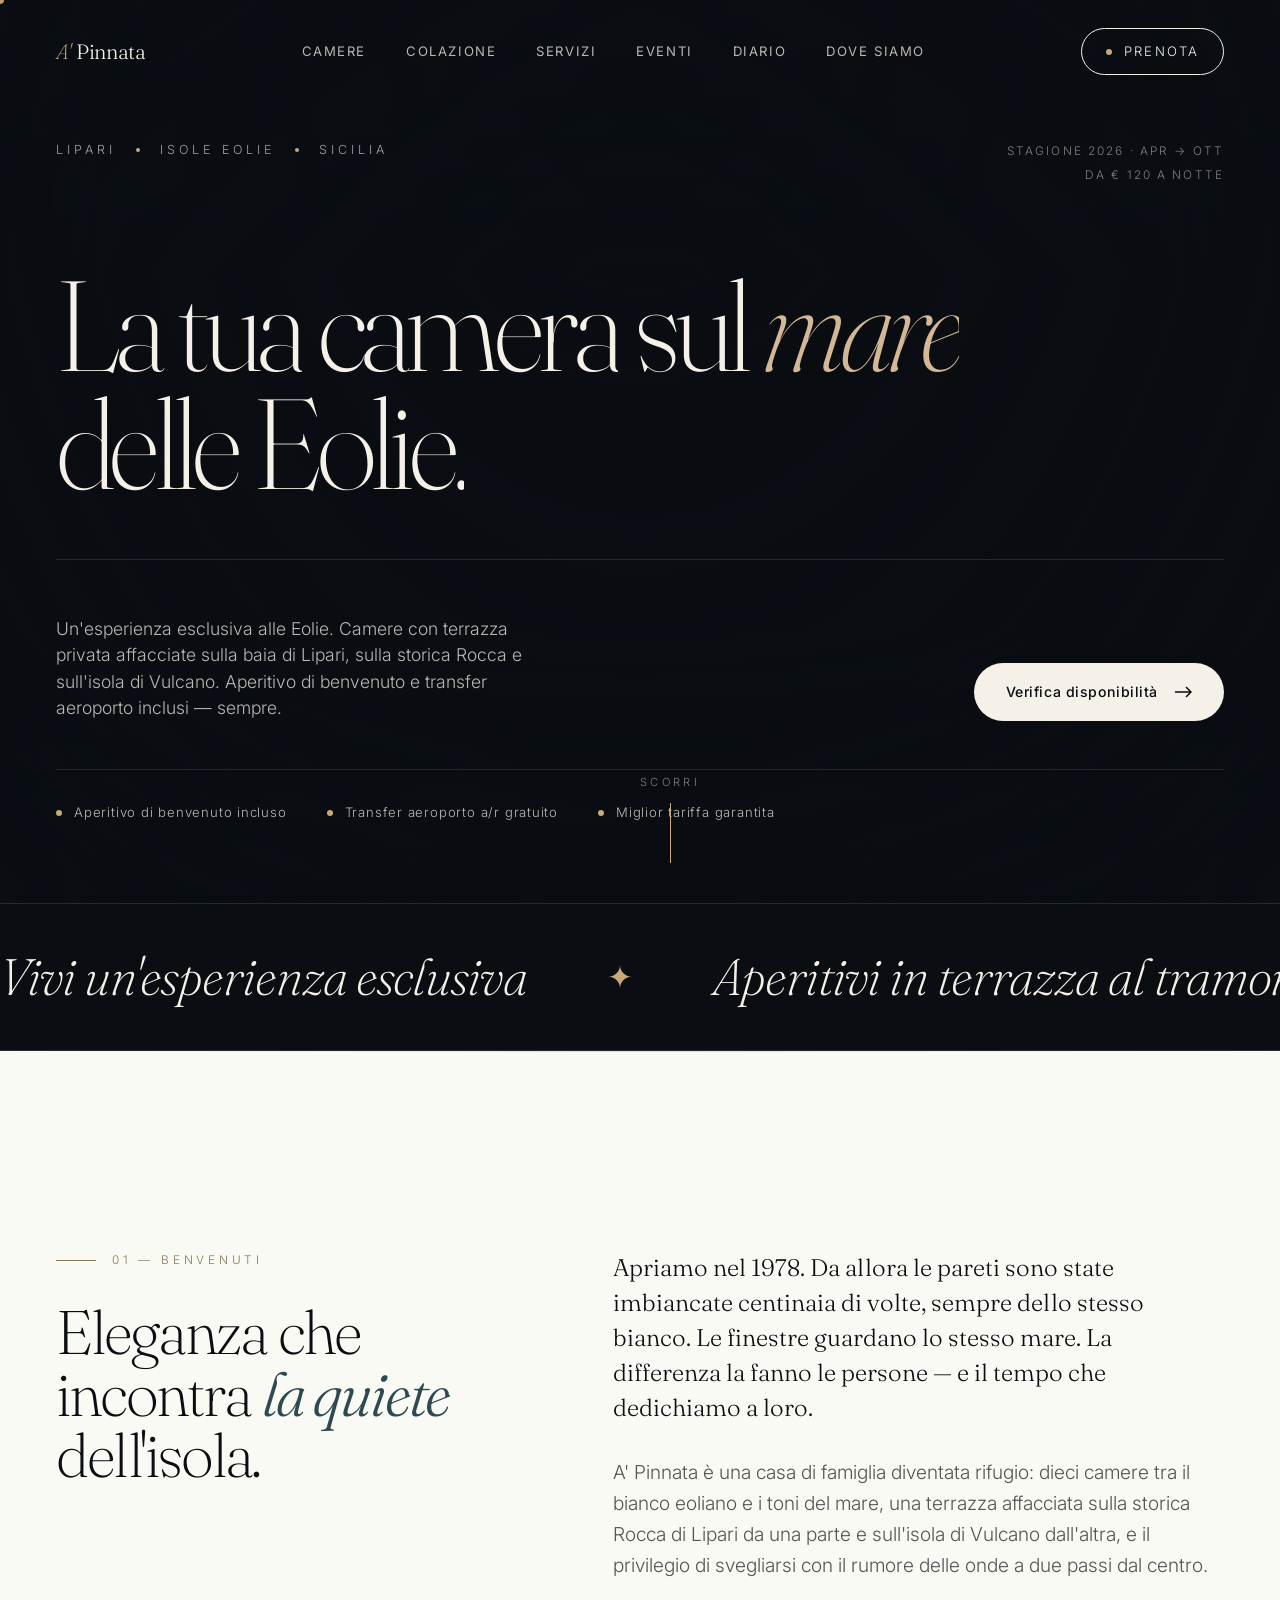
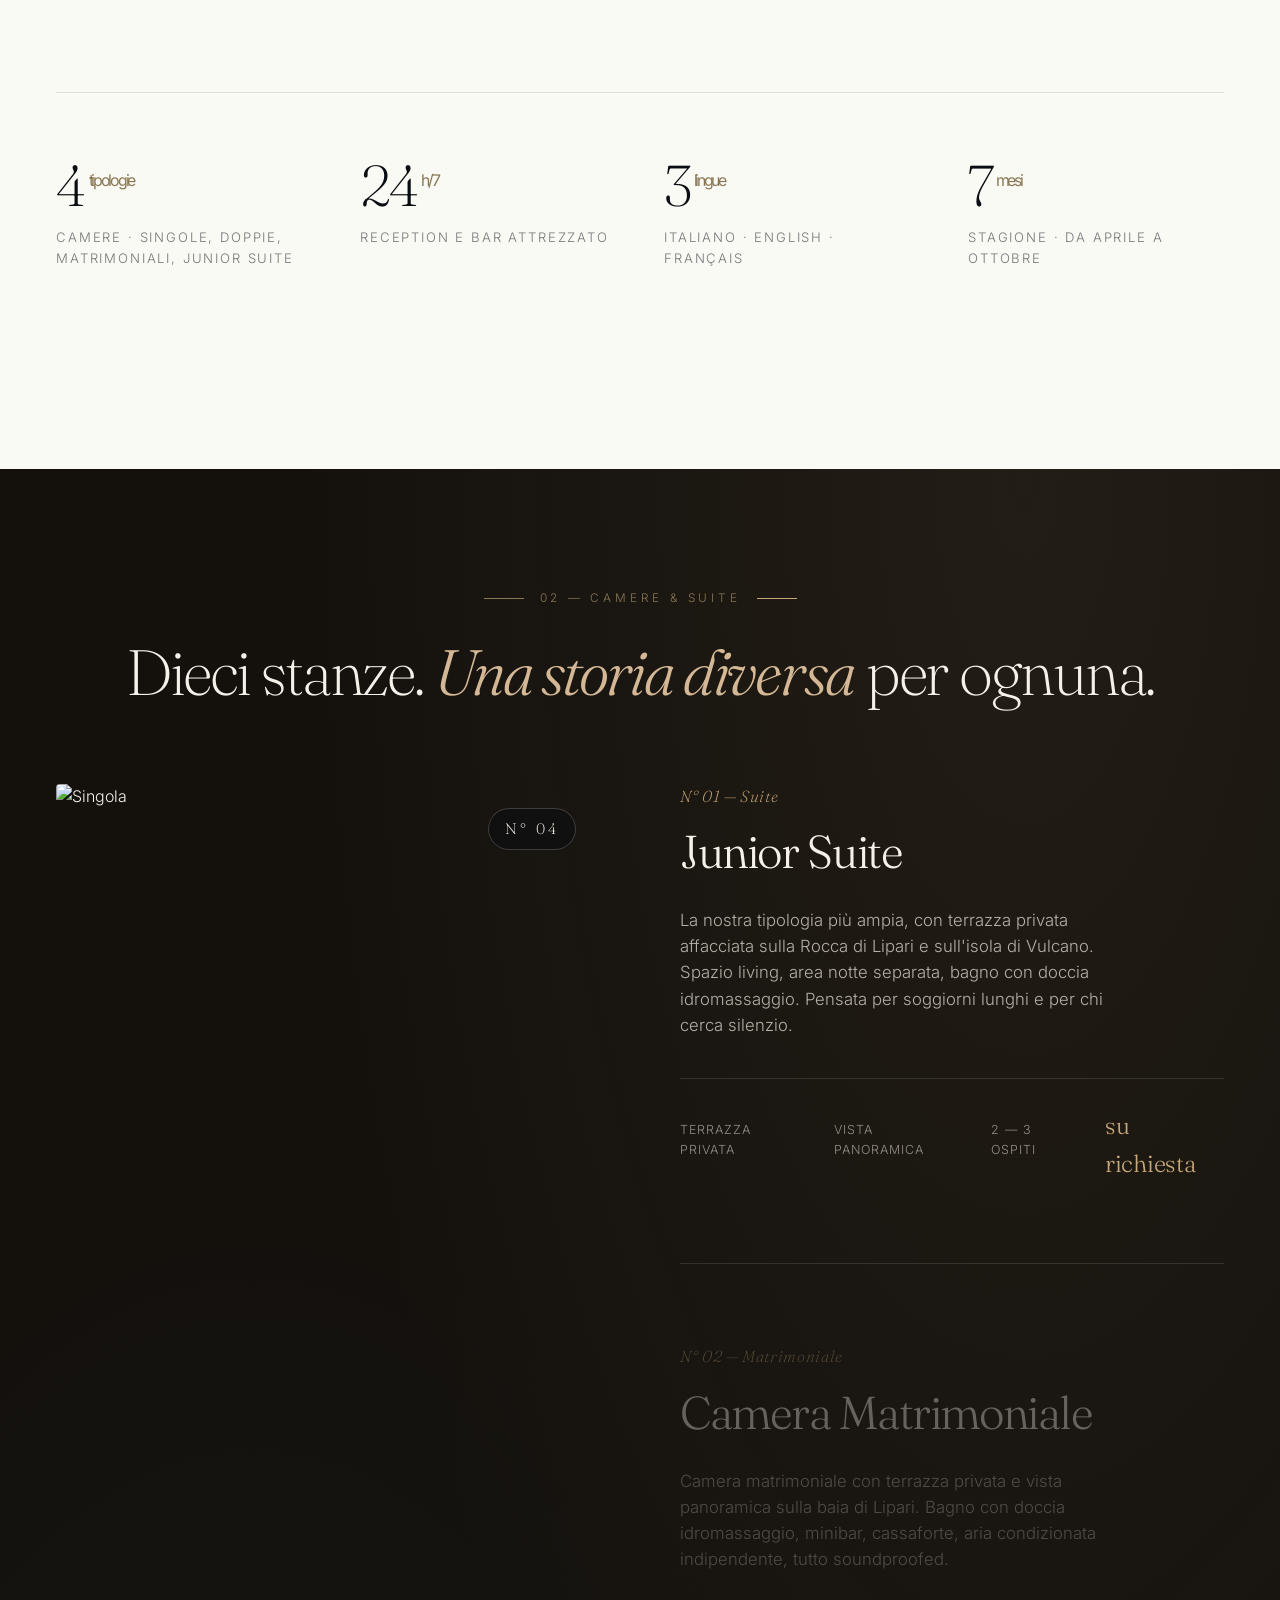
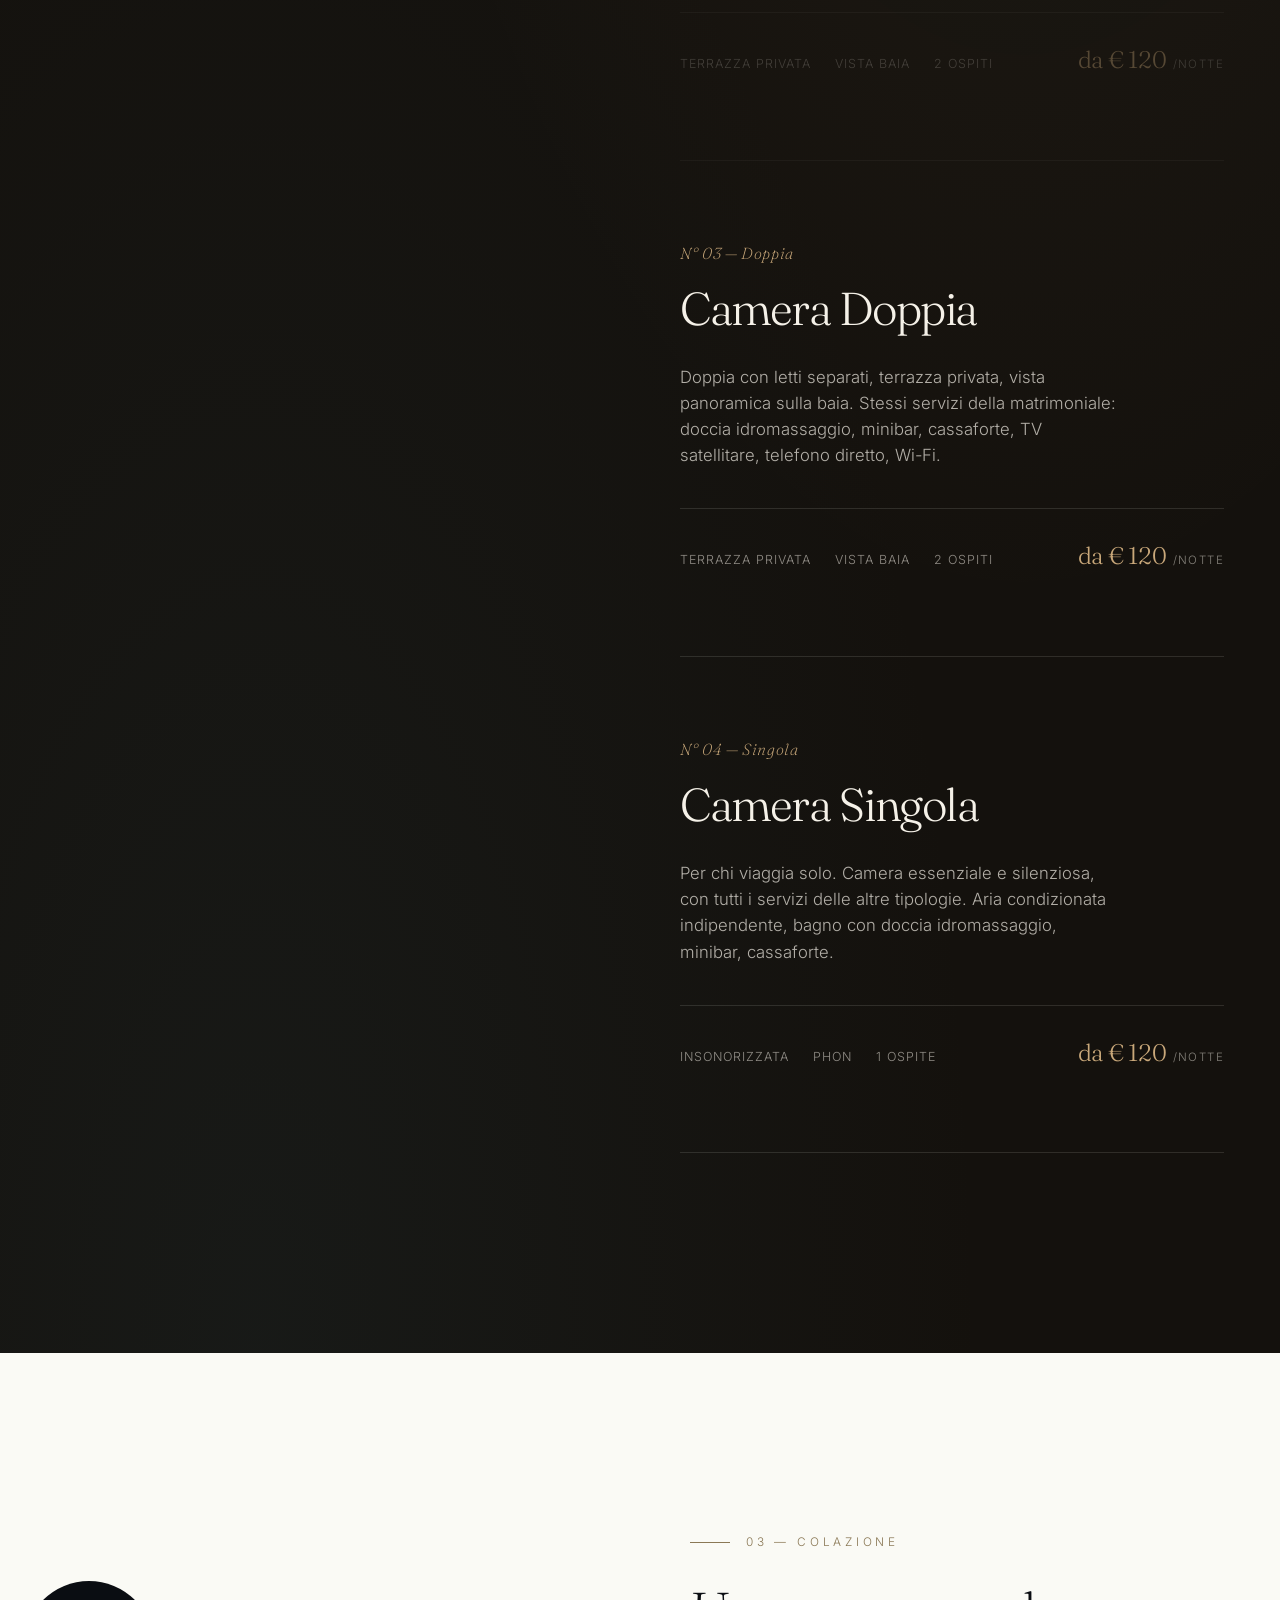
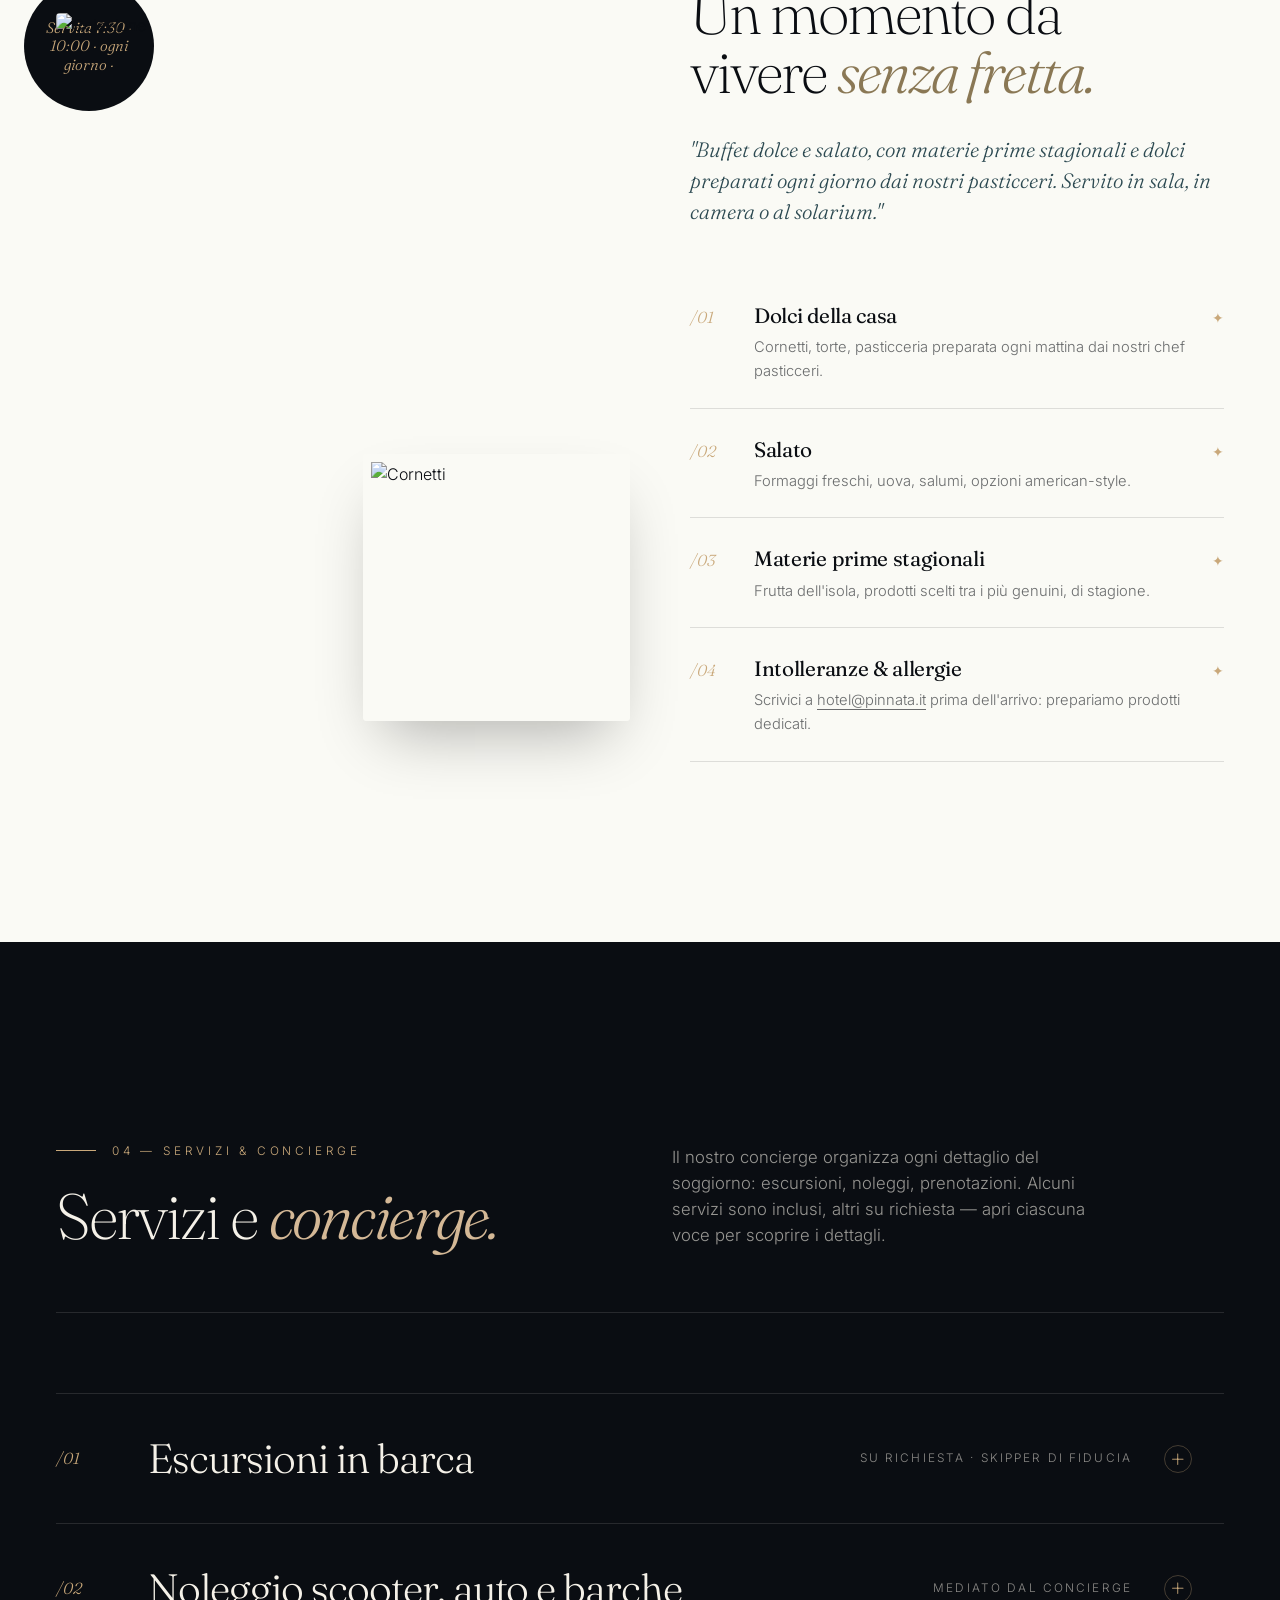
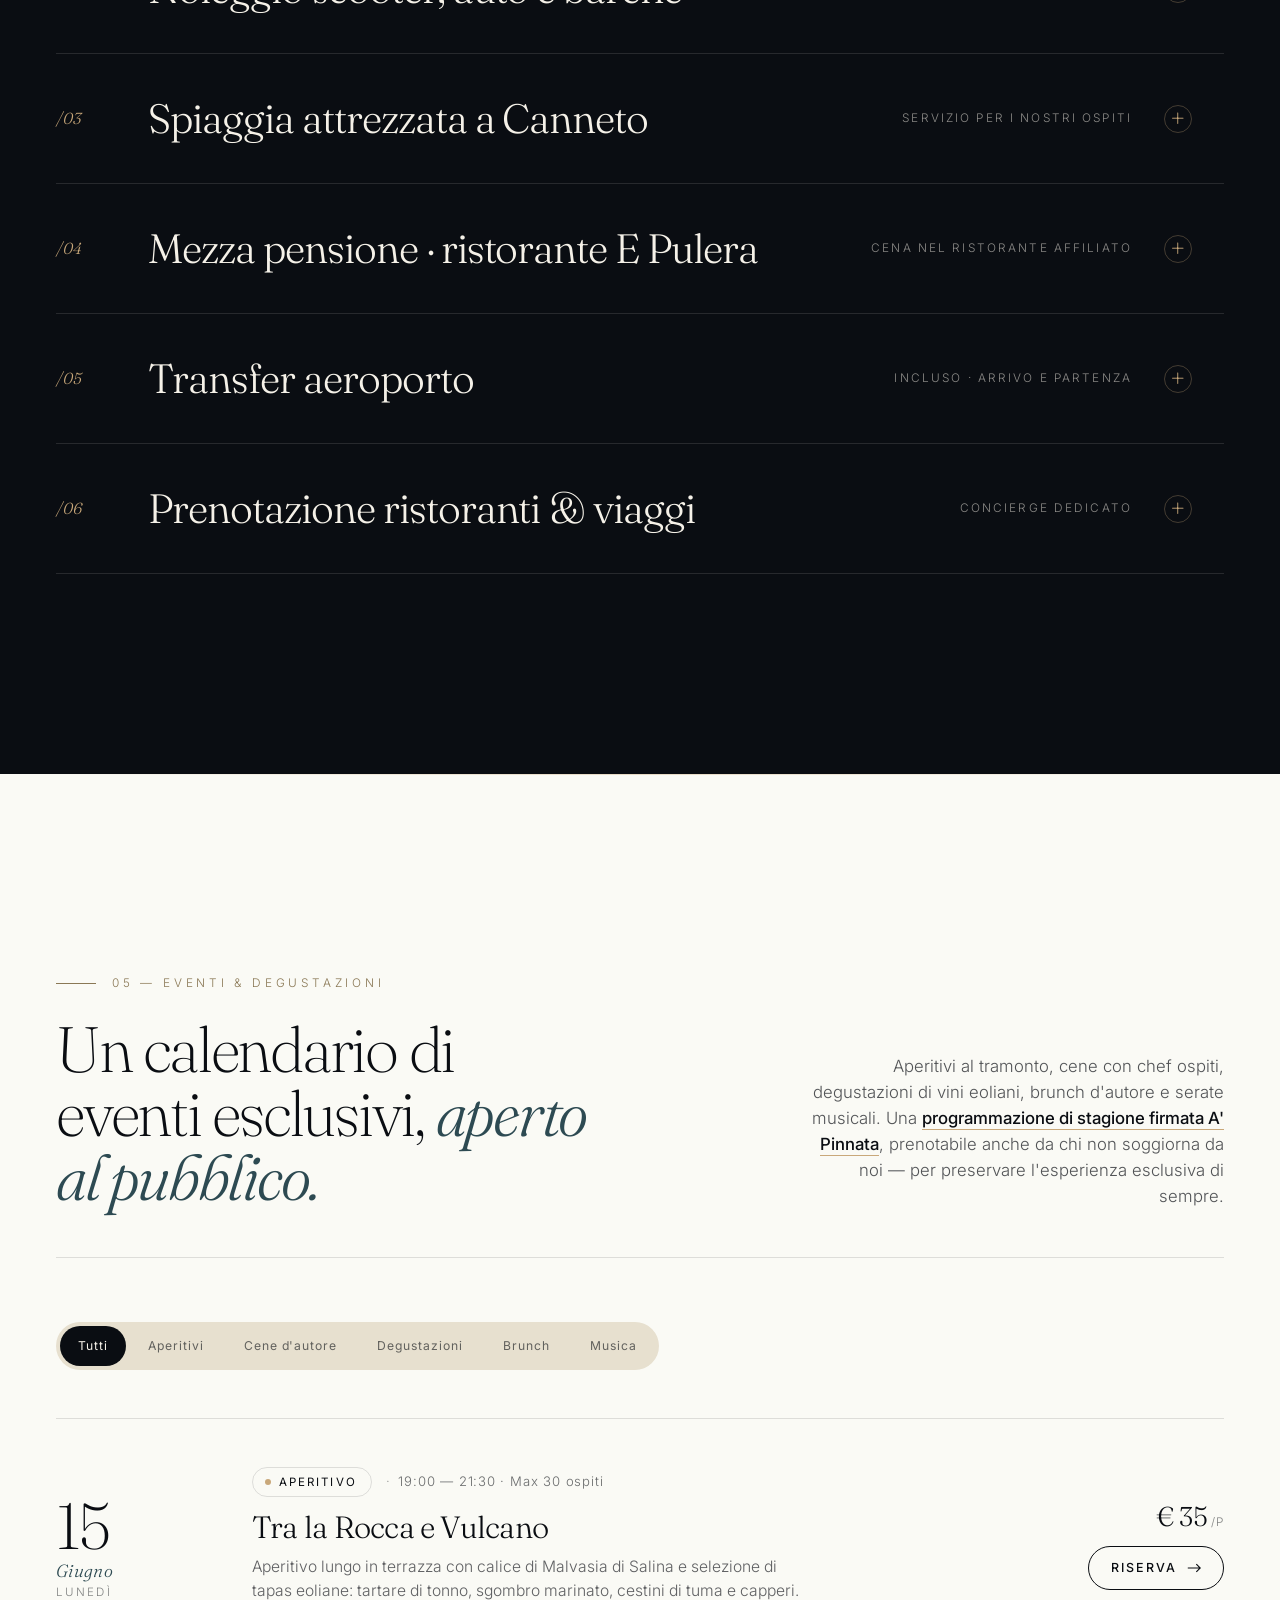
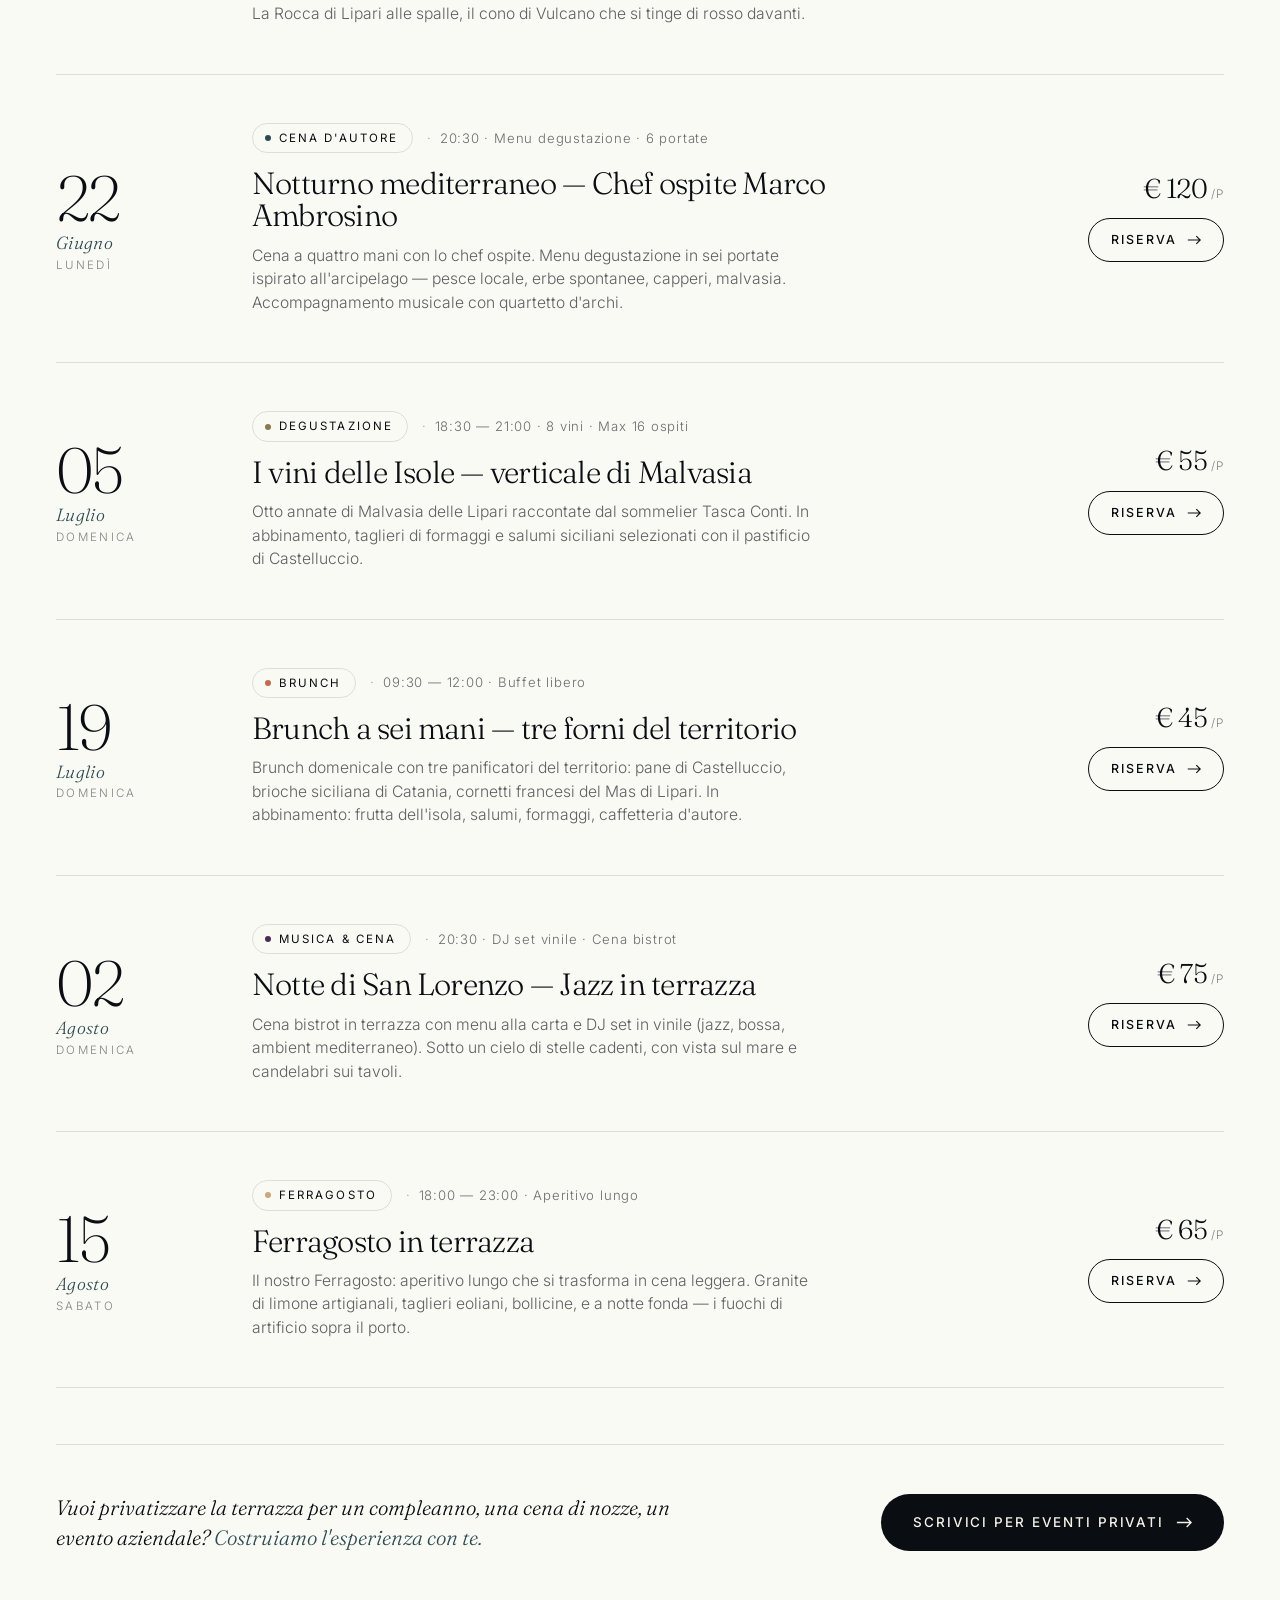
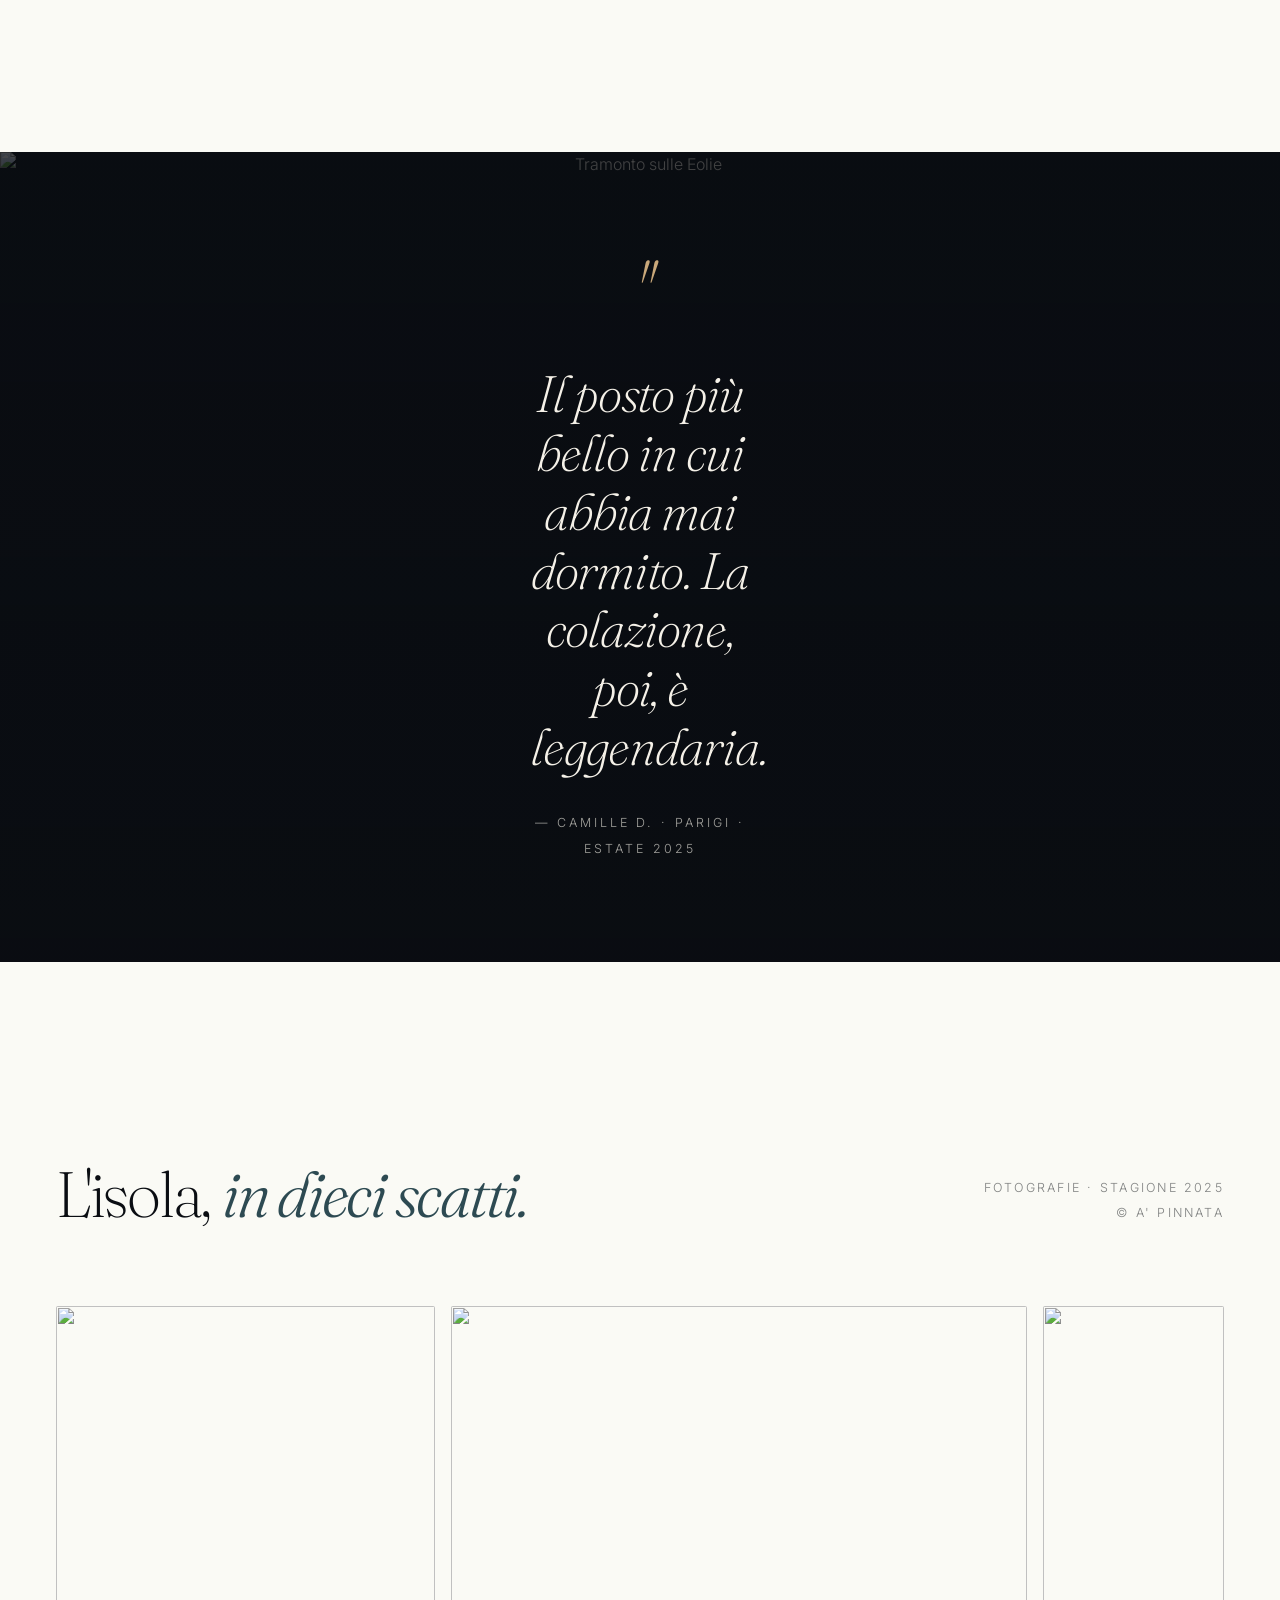
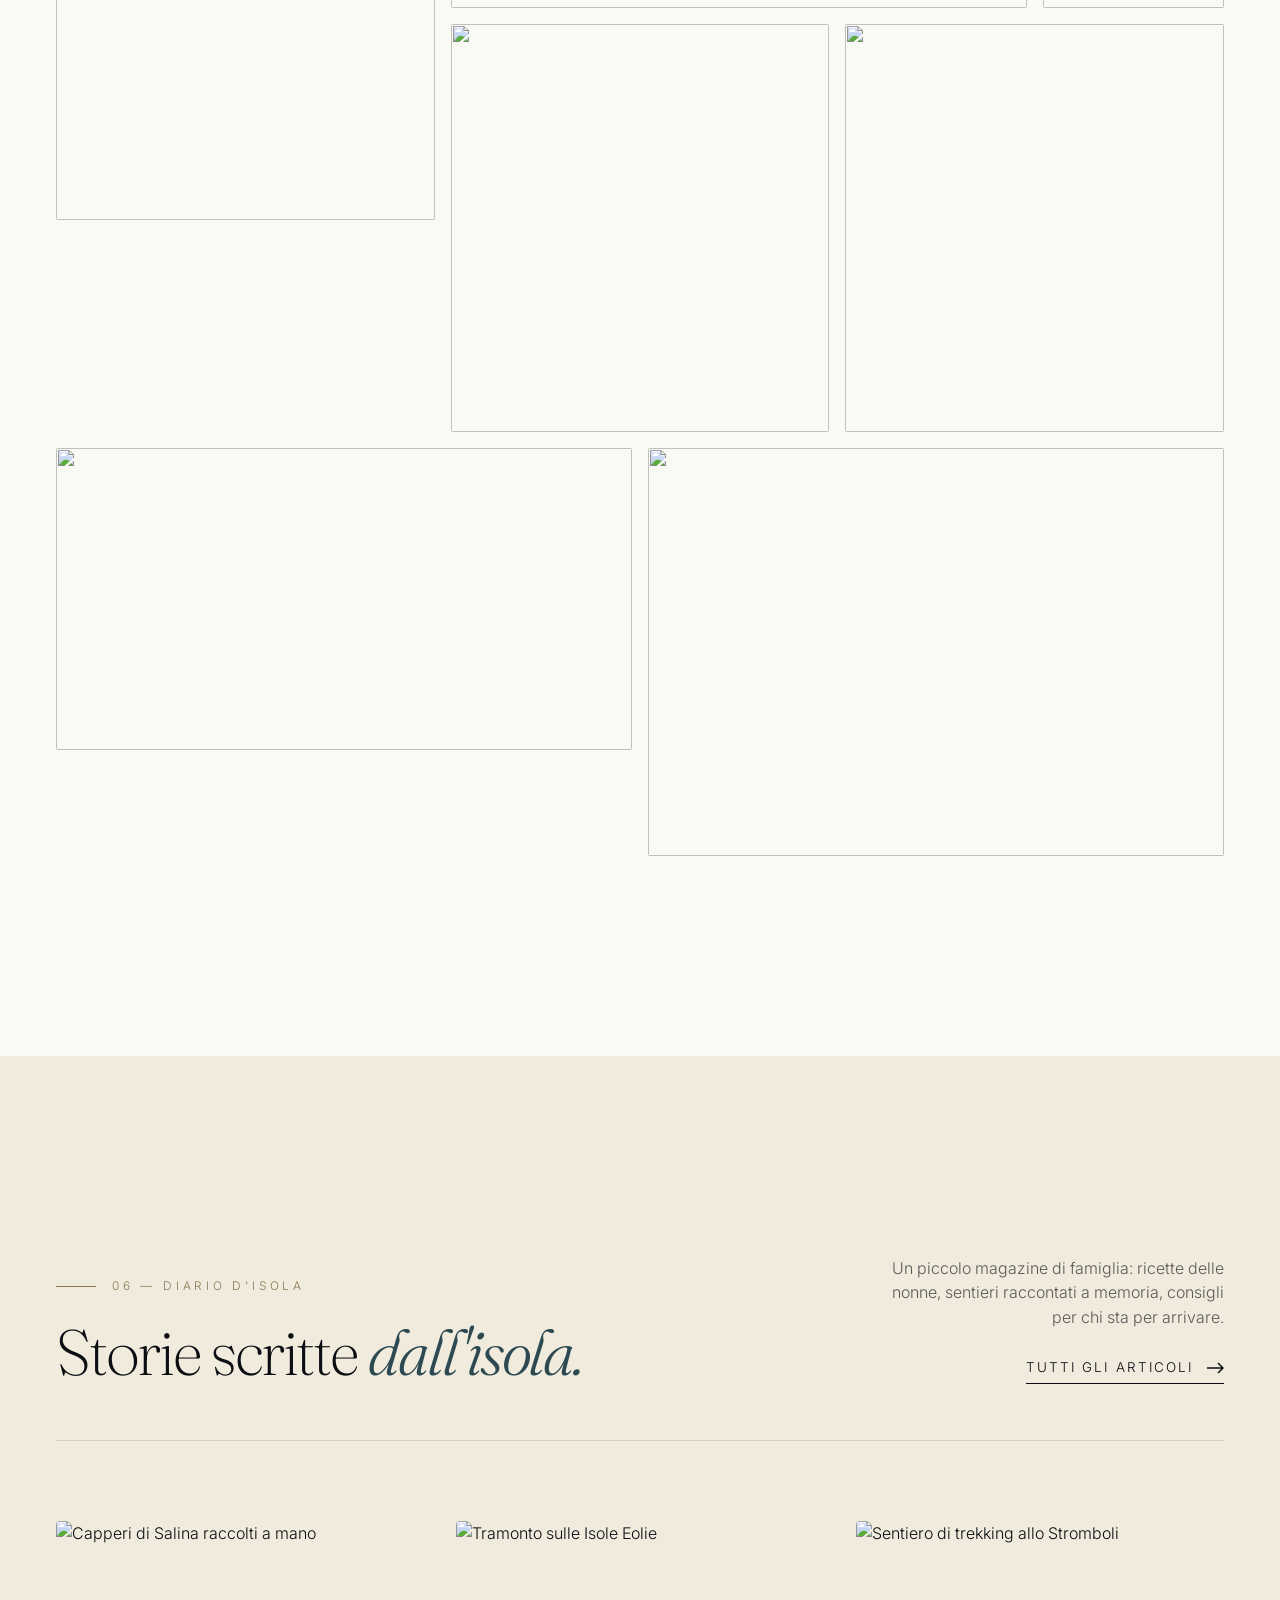
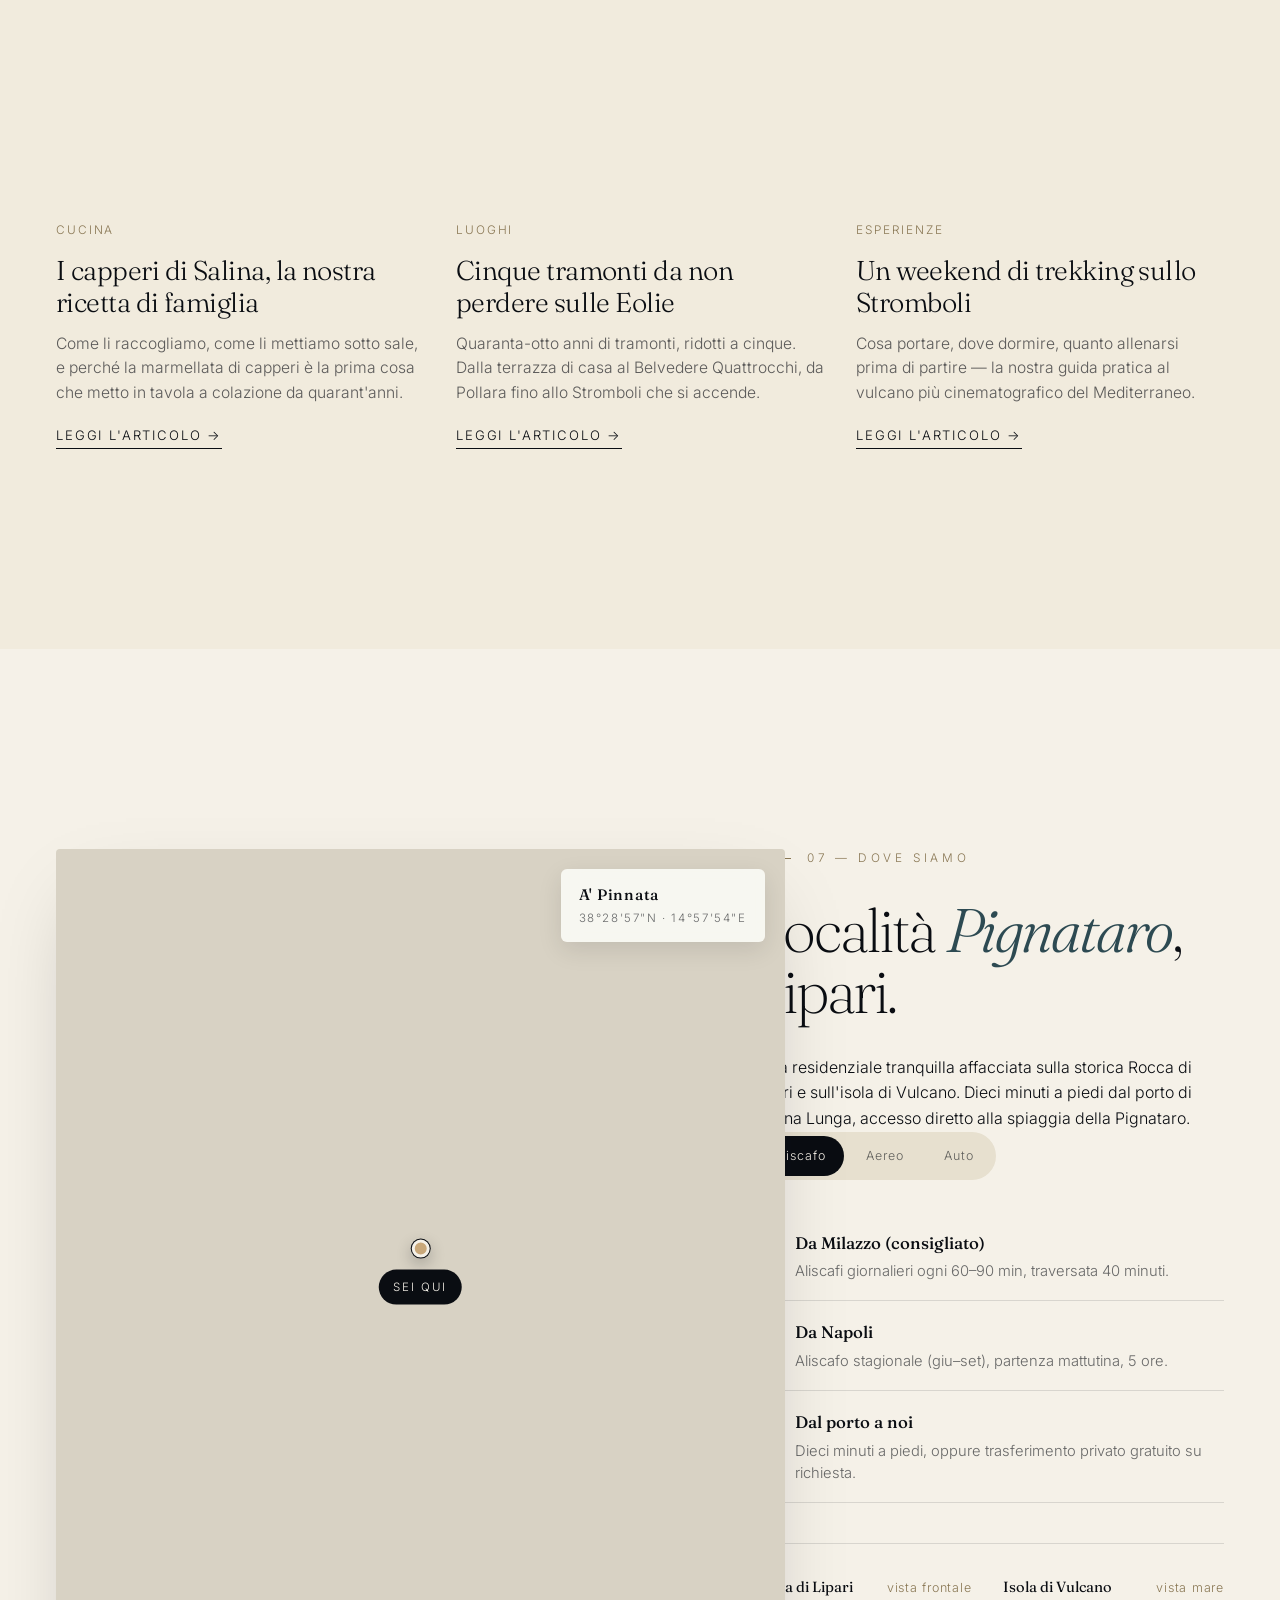
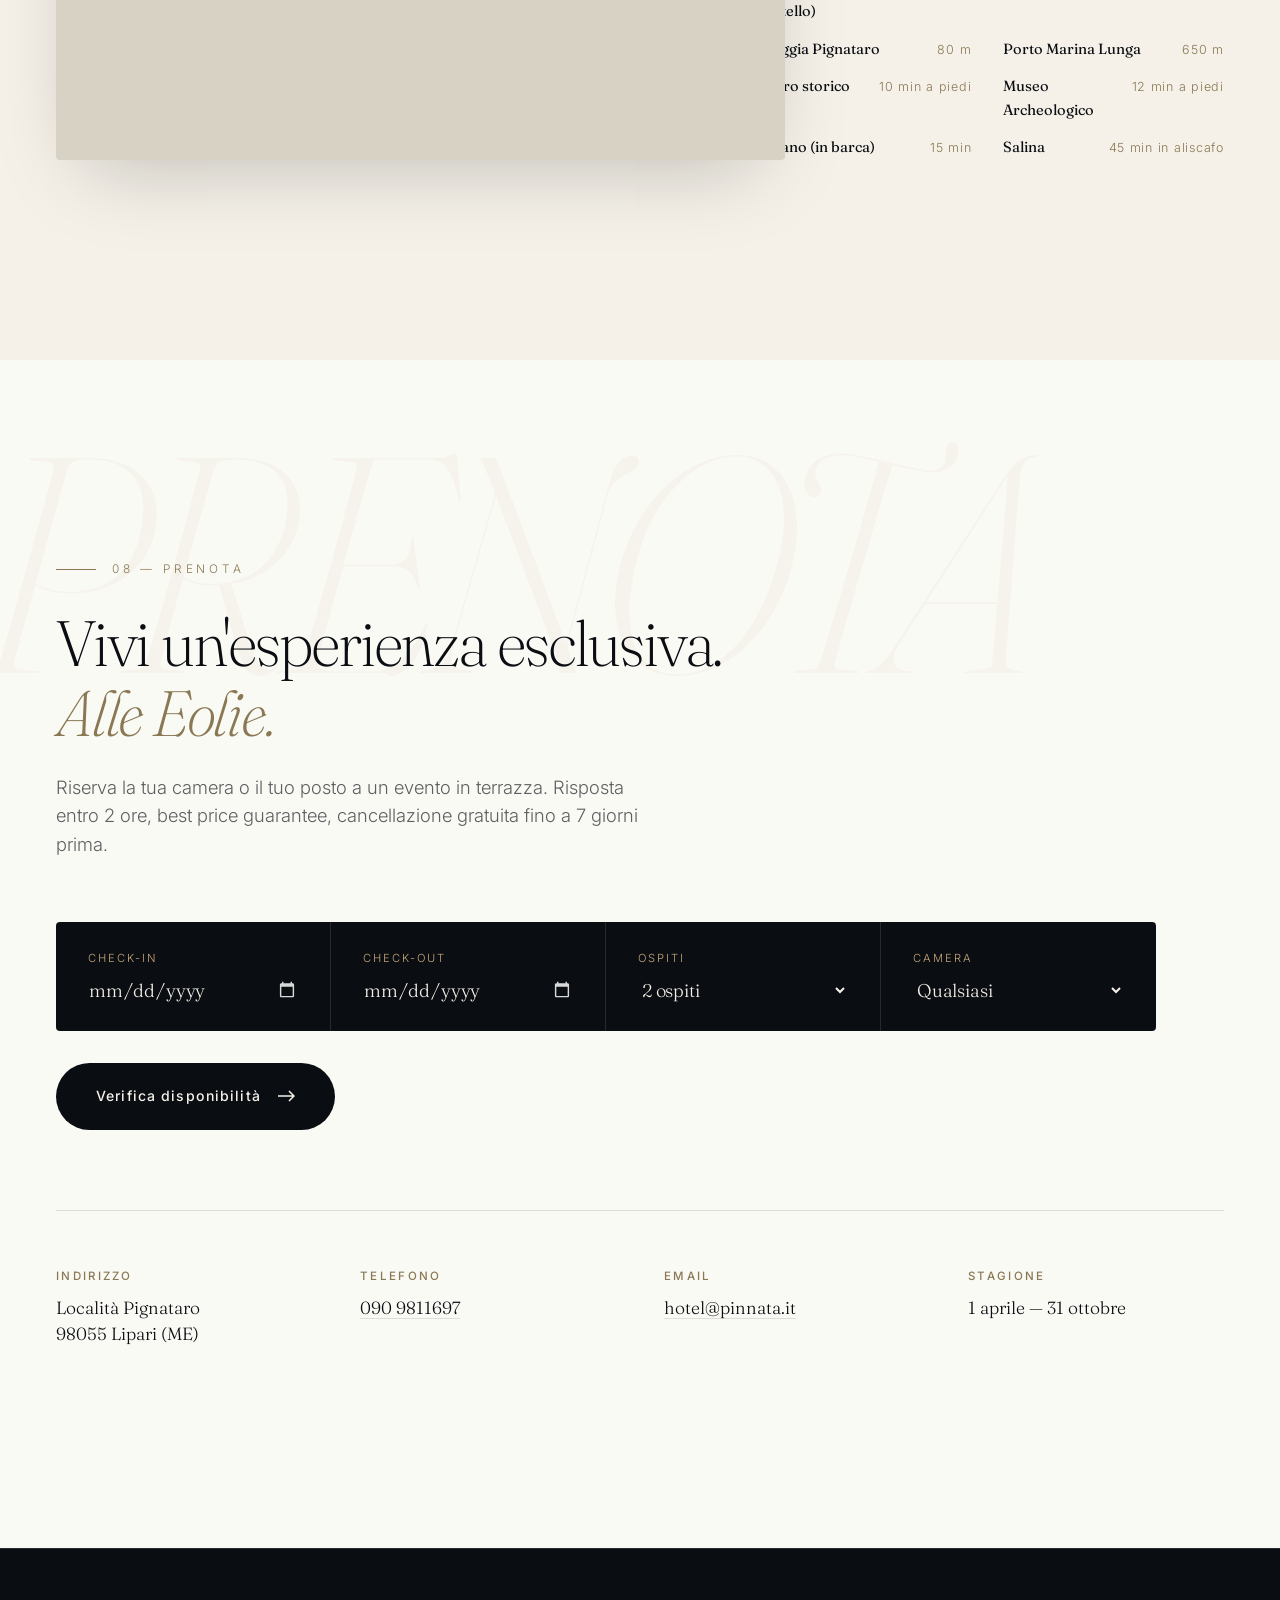
==== index.html @ 9dcb6e30 "Swap stock Unsplash photos for real Hotel A' Pinnata images + clean blog dates For the client previe" ====
<!DOCTYPE html>
<html lang="it">
<head>
<meta charset="UTF-8" />
<meta name="viewport" content="width=device-width, initial-scale=1.0" />

<!-- ─── PRIMARY SEO ─── -->
<title>Hotel A' Pinnata — Boutique Hotel sul mare di Lipari · Isole Eolie</title>
<meta name="description" content="Vivi un'esperienza esclusiva alle Eolie. Boutique hotel sul mare di Lipari affacciato sulla storica Rocca e sull'isola di Vulcano. Dieci camere eleganti, aperitivi in terrazza, cene di chef ospiti, degustazioni — aperti anche a chi non soggiorna. Stagione aprile-ottobre, da €120 a notte." />
<meta name="keywords" content="hotel lipari, boutique hotel eolie, esperienza esclusiva eolie, aperitivo in terrazza lipari, cena chef lipari, degustazione vini eolie, eventi lipari 2026, dove dormire lipari, hotel sul mare lipari, hotel a' pinnata" />
<meta name="author" content="Hotel A' Pinnata" />
<meta name="robots" content="index, follow, max-image-preview:large" />
<meta name="language" content="Italian" />
<meta name="geo.region" content="IT-ME" />
<meta name="geo.placename" content="Lipari, Isole Eolie" />
<meta name="geo.position" content="38.4825;14.965" />
<meta name="ICBM" content="38.4825, 14.965" />
<link rel="canonical" href="https://www.pinnata.it/" />
<link rel="alternate" hreflang="it" href="https://www.pinnata.it/" />
<link rel="alternate" hreflang="x-default" href="https://www.pinnata.it/" />

<!-- ─── OPEN GRAPH ─── -->
<meta property="og:type" content="website" />
<meta property="og:site_name" content="Hotel A' Pinnata" />
<meta property="og:url" content="https://www.pinnata.it/" />
<meta property="og:title" content="Hotel A' Pinnata — Vivi un'esperienza esclusiva alle Eolie" />
<meta property="og:description" content="Boutique hotel sul mare di Lipari. Camere eleganti, aperitivi in terrazza, cene d'autore, degustazioni — aperti anche a chi non soggiorna." />
<meta property="og:image" content="https://www.pinnata.it/wp-content/uploads/2023/02/hotel-a-pinnata-lipari-3.jpg" />
<meta property="og:image:width" content="1200" />
<meta property="og:image:height" content="630" />
<meta property="og:image:alt" content="Mare turchese delle Isole Eolie con vista dall'Hotel A' Pinnata" />
<meta property="og:locale" content="it_IT" />

<!-- ─── TWITTER ─── -->
<meta name="twitter:card" content="summary_large_image" />
<meta name="twitter:title" content="Hotel A' Pinnata — Vivi un'esperienza esclusiva alle Eolie" />
<meta name="twitter:description" content="Boutique hotel sul mare di Lipari. Camere, aperitivi in terrazza, cene d'autore, degustazioni — aperti anche al pubblico esterno." />
<meta name="twitter:image" content="https://www.pinnata.it/wp-content/uploads/2023/02/hotel-a-pinnata-lipari-3.jpg" />

<!-- ─── FAVICON / THEME ─── -->
<meta name="theme-color" content="#0a0d12" />
<meta name="format-detection" content="telephone=yes" />

<!-- ─── STRUCTURED DATA — HOTEL ─── -->
<script type="application/ld+json">
{
  "@context": "https://schema.org",
  "@type": "Hotel",
  "name": "Hotel A' Pinnata",
  "alternateName": "A' Pinnata",
  "description": "Boutique hotel sul mare di Lipari, affacciato sulla storica Rocca e sull'isola di Vulcano. Esperienza esclusiva alle Eolie: dieci camere rinnovate, colazione internazionale, eventi in terrazza, degustazioni e cene d'autore — aperti anche al pubblico esterno.",
  "url": "https://www.pinnata.it/",
  "logo": "https://www.pinnata.it/logo.png",
  "image": [
    "https://www.pinnata.it/wp-content/uploads/2023/02/hotel-a-pinnata-lipari-3.jpg",
    "https://www.pinnata.it/wp-content/uploads/2023/02/lipari-junior-suite-3-1-510x510.jpg",
    "https://www.pinnata.it/wp-content/uploads/2023/02/hotel-a-pinnata-lipari-colazione-1.jpg"
  ],
  "telephone": "+39-090-9811697",
  "email": "hotel@pinnata.it",
  "priceRange": "€€",
  "currenciesAccepted": "EUR",
  "paymentAccepted": "Cash, Credit Card",
  "starRating": { "@type": "Rating", "ratingValue": "4" },
  "address": {
    "@type": "PostalAddress",
    "streetAddress": "Località Pignataro",
    "addressLocality": "Lipari",
    "postalCode": "98055",
    "addressRegion": "ME",
    "addressCountry": "IT"
  },
  "geo": {
    "@type": "GeoCoordinates",
    "latitude": 38.4825,
    "longitude": 14.965
  },
  "checkinTime": "15:00",
  "checkoutTime": "10:30",
  "numberOfRooms": 10,
  "petsAllowed": false,
  "smokingAllowed": false,
  "openingHoursSpecification": {
    "@type": "OpeningHoursSpecification",
    "validFrom": "2026-04-01",
    "validThrough": "2026-10-31"
  },
  "amenityFeature": [
    { "@type": "LocationFeatureSpecification", "name": "Wi-Fi gratuito", "value": true },
    { "@type": "LocationFeatureSpecification", "name": "Aria condizionata", "value": true },
    { "@type": "LocationFeatureSpecification", "name": "Colazione inclusa", "value": true },
    { "@type": "LocationFeatureSpecification", "name": "Terrazza panoramica", "value": true },
    { "@type": "LocationFeatureSpecification", "name": "Vista mare", "value": true },
    { "@type": "LocationFeatureSpecification", "name": "Noleggio scooter", "value": true }
  ],
  "makesOffer": [
    { "@type": "Offer", "name": "Junior Suite", "price": "240", "priceCurrency": "EUR" },
    { "@type": "Offer", "name": "Matrimoniale Deluxe", "price": "180", "priceCurrency": "EUR" },
    { "@type": "Offer", "name": "Doppia Classic", "price": "150", "priceCurrency": "EUR" },
    { "@type": "Offer", "name": "Singola Comfort", "price": "120", "priceCurrency": "EUR" }
  ]
}
</script>

<!-- ─── STRUCTURED DATA — EVENTS ─── -->
<script type="application/ld+json">
{
  "@context": "https://schema.org",
  "@graph": [
    {
      "@type": "Event",
      "name": "Tra la Rocca e Vulcano — Aperitivo in terrazza",
      "startDate": "2026-06-15T19:00",
      "endDate": "2026-06-15T21:30",
      "eventStatus": "https://schema.org/EventScheduled",
      "eventAttendanceMode": "https://schema.org/OfflineEventAttendanceMode",
      "location": { "@type": "Place", "name": "Hotel A' Pinnata", "address": { "@type": "PostalAddress", "streetAddress": "Località Pignataro", "addressLocality": "Lipari", "postalCode": "98055", "addressCountry": "IT" } },
      "image": "https://www.pinnata.it/wp-content/uploads/2023/02/vulcano-615x410.jpg",
      "description": "Aperitivo lungo in terrazza con Malvasia di Salina e tapas eoliane. La Rocca di Lipari alle spalle, l'isola di Vulcano davanti.",
      "offers": { "@type": "Offer", "price": "35", "priceCurrency": "EUR", "availability": "https://schema.org/InStock", "url": "https://www.pinnata.it/#prenota" },
      "organizer": { "@type": "Organization", "name": "Hotel A' Pinnata", "url": "https://www.pinnata.it/" }
    },
    {
      "@type": "Event",
      "name": "Notturno mediterraneo — Cena chef ospite Marco Ambrosino",
      "startDate": "2026-06-22T20:30",
      "endDate": "2026-06-22T23:30",
      "eventStatus": "https://schema.org/EventScheduled",
      "eventAttendanceMode": "https://schema.org/OfflineEventAttendanceMode",
      "location": { "@type": "Place", "name": "Hotel A' Pinnata", "address": { "@type": "PostalAddress", "streetAddress": "Località Pignataro", "addressLocality": "Lipari", "postalCode": "98055", "addressCountry": "IT" } },
      "image": "https://www.pinnata.it/wp-content/uploads/2023/02/hotel-a-pinnata-lipari-colazione-2.jpg",
      "description": "Cena a quattro mani con chef ospite. Menu degustazione in sei portate, quartetto d'archi.",
      "offers": { "@type": "Offer", "price": "120", "priceCurrency": "EUR", "availability": "https://schema.org/InStock", "url": "https://www.pinnata.it/#prenota" },
      "organizer": { "@type": "Organization", "name": "Hotel A' Pinnata", "url": "https://www.pinnata.it/" }
    },
    {
      "@type": "Event",
      "name": "I vini delle Isole — Verticale di Malvasia",
      "startDate": "2026-07-05T18:30",
      "endDate": "2026-07-05T21:00",
      "eventStatus": "https://schema.org/EventScheduled",
      "eventAttendanceMode": "https://schema.org/OfflineEventAttendanceMode",
      "location": { "@type": "Place", "name": "Hotel A' Pinnata", "address": { "@type": "PostalAddress", "streetAddress": "Località Pignataro", "addressLocality": "Lipari", "postalCode": "98055", "addressCountry": "IT" } },
      "image": "https://www.pinnata.it/wp-content/uploads/2023/02/lipari-2-615x410.jpg",
      "description": "Otto annate di Malvasia delle Lipari con sommelier. Taglieri di formaggi e salumi siciliani.",
      "offers": { "@type": "Offer", "price": "55", "priceCurrency": "EUR", "availability": "https://schema.org/InStock", "url": "https://www.pinnata.it/#prenota" },
      "organizer": { "@type": "Organization", "name": "Hotel A' Pinnata", "url": "https://www.pinnata.it/" }
    },
    {
      "@type": "Event",
      "name": "Brunch a sei mani — Tre forni del territorio",
      "startDate": "2026-07-19T09:30",
      "endDate": "2026-07-19T12:00",
      "eventStatus": "https://schema.org/EventScheduled",
      "eventAttendanceMode": "https://schema.org/OfflineEventAttendanceMode",
      "location": { "@type": "Place", "name": "Hotel A' Pinnata", "address": { "@type": "PostalAddress", "streetAddress": "Località Pignataro", "addressLocality": "Lipari", "postalCode": "98055", "addressCountry": "IT" } },
      "image": "https://www.pinnata.it/wp-content/uploads/2023/02/hotel-a-pinnata-lipari-colazione-1.jpg",
      "description": "Brunch domenicale con tre panificatori del territorio, frutta dell'isola, salumi, formaggi.",
      "offers": { "@type": "Offer", "price": "45", "priceCurrency": "EUR", "availability": "https://schema.org/InStock", "url": "https://www.pinnata.it/#prenota" },
      "organizer": { "@type": "Organization", "name": "Hotel A' Pinnata", "url": "https://www.pinnata.it/" }
    },
    {
      "@type": "Event",
      "name": "Notte di San Lorenzo — Jazz in terrazza",
      "startDate": "2026-08-02T20:30",
      "endDate": "2026-08-03T01:00",
      "eventStatus": "https://schema.org/EventScheduled",
      "eventAttendanceMode": "https://schema.org/OfflineEventAttendanceMode",
      "location": { "@type": "Place", "name": "Hotel A' Pinnata", "address": { "@type": "PostalAddress", "streetAddress": "Località Pignataro", "addressLocality": "Lipari", "postalCode": "98055", "addressCountry": "IT" } },
      "image": "https://www.pinnata.it/wp-content/uploads/2023/02/hotel-a-pinnata-lipari-5.jpg",
      "description": "Cena bistrot in terrazza con menu alla carta e DJ set in vinile sotto un cielo di stelle cadenti.",
      "offers": { "@type": "Offer", "price": "75", "priceCurrency": "EUR", "availability": "https://schema.org/InStock", "url": "https://www.pinnata.it/#prenota" },
      "organizer": { "@type": "Organization", "name": "Hotel A' Pinnata", "url": "https://www.pinnata.it/" }
    },
    {
      "@type": "Event",
      "name": "Ferragosto in terrazza",
      "startDate": "2026-08-15T18:00",
      "endDate": "2026-08-15T23:00",
      "eventStatus": "https://schema.org/EventScheduled",
      "eventAttendanceMode": "https://schema.org/OfflineEventAttendanceMode",
      "location": { "@type": "Place", "name": "Hotel A' Pinnata", "address": { "@type": "PostalAddress", "streetAddress": "Località Pignataro", "addressLocality": "Lipari", "postalCode": "98055", "addressCountry": "IT" } },
      "image": "https://www.pinnata.it/wp-content/uploads/2023/02/hotel-a-pinnata-lipari-colazione-2.jpg",
      "description": "Aperitivo lungo che si trasforma in cena leggera. Bollicine, taglieri eoliani, fuochi d'artificio.",
      "offers": { "@type": "Offer", "price": "65", "priceCurrency": "EUR", "availability": "https://schema.org/InStock", "url": "https://www.pinnata.it/#prenota" },
      "organizer": { "@type": "Organization", "name": "Hotel A' Pinnata", "url": "https://www.pinnata.it/" }
    }
  ]
}
</script>

<!-- ─── BREADCRUMB / ORG ─── -->
<script type="application/ld+json">
{
  "@context": "https://schema.org",
  "@type": "Organization",
  "name": "Hotel A' Pinnata",
  "url": "https://www.pinnata.it/",
  "logo": "https://www.pinnata.it/logo.png",
  "sameAs": [
    "https://www.instagram.com/hotelapinnata",
    "https://www.facebook.com/hotelapinnata"
  ],
  "contactPoint": {
    "@type": "ContactPoint",
    "telephone": "+39-090-9811697",
    "contactType": "reservations",
    "email": "hotel@pinnata.it",
    "availableLanguage": ["Italian", "English", "French"]
  }
}
</script>

<link rel="preconnect" href="https://fonts.googleapis.com" />
<link rel="preconnect" href="https://fonts.gstatic.com" crossorigin />
<link href="https://fonts.googleapis.com/css2?family=Fraunces:ital,opsz,wght@0,9..144,200;0,9..144,300;0,9..144,400;1,9..144,200;1,9..144,300&family=Inter:wght@300;400;500&display=swap" rel="stylesheet" />
<style>
/* ═══════════════════════════════════════════════════
   V4 — CINEMATIC QUIET
   Quiet wow. Custom cursor, pinned scroll,
   hover image reveals, letter-by-letter type.
   Midnight + champagne + ivory.
   ═══════════════════════════════════════════════════ */

:root {
  --night:     #0a0d12;
  --night-2:   #14181f;
  --ivory:     #f5f1e8;
  --paper:     #fafaf5;
  --champagne: #c9a87a;
  --champagne-soft: #d4b896;
  --teal:      #2d4a52;
  --line:      rgba(245,241,232,.12);
  --line-dark: rgba(10,13,18,.12);

  --serif: "Fraunces", Georgia, serif;
  --sans:  "Inter", -apple-system, sans-serif;

  --ease: cubic-bezier(.2,.7,.2,1);
  --ease-out: cubic-bezier(.16,1,.3,1);
}

* { box-sizing: border-box; margin: 0; padding: 0; }
html { scroll-behavior: smooth; }
body {
  font-family: var(--sans);
  font-weight: 300;
  font-size: 16px;
  line-height: 1.6;
  color: var(--ivory);
  background: var(--night);
  -webkit-font-smoothing: antialiased;
  overflow-x: hidden;
  cursor: none;
}
@media (pointer: coarse) { body { cursor: auto; } }

img { display: block; max-width: 100%; }
a { color: inherit; text-decoration: none; }
em { font-style: italic; font-weight: 300; }
button { font: inherit; cursor: none; border: none; background: none; color: inherit; }

.wrap { max-width: 1440px; margin: 0 auto; padding: 0 56px; }

/* ─── CUSTOM CURSOR ─── */
.cursor {
  position: fixed;
  top: 0; left: 0;
  width: 8px; height: 8px;
  background: var(--champagne);
  border-radius: 50%;
  pointer-events: none;
  z-index: 9999;
  transform: translate(-50%, -50%);
  transition: width .3s var(--ease-out), height .3s var(--ease-out),
              background .3s var(--ease-out), opacity .2s ease;
  mix-blend-mode: difference;
}
.cursor.hover {
  width: 56px; height: 56px;
  background: transparent;
  border: 1px solid var(--champagne);
}
.cursor.hidden { opacity: 0; }
.cursor-label {
  position: fixed;
  top: 0; left: 0;
  pointer-events: none;
  z-index: 9999;
  transform: translate(-50%, -50%);
  font-size: 0.7rem;
  letter-spacing: 0.2em;
  text-transform: uppercase;
  color: var(--champagne);
  opacity: 0;
  transition: opacity .3s ease;
  mix-blend-mode: difference;
}
.cursor-label.visible { opacity: 1; }
@media (pointer: coarse) { .cursor, .cursor-label { display: none; } }

a, button, .hover-target { cursor: none; }

/* ─── LOADER ─── */
.loader {
  position: fixed;
  inset: 0;
  background: var(--night);
  z-index: 10000;
  display: flex;
  align-items: center;
  justify-content: center;
  transition: opacity .8s ease, visibility .8s ease;
}
.loader.done { opacity: 0; visibility: hidden; }
.loader-mark {
  font-family: var(--serif);
  font-weight: 200;
  font-size: 5rem;
  color: var(--ivory);
  letter-spacing: -0.04em;
  position: relative;
}
.loader-mark em {
  font-style: italic;
  color: var(--champagne);
  opacity: 0;
  animation: fadeInChar 1s .4s var(--ease-out) forwards;
}
.loader-mark span {
  opacity: 0;
  animation: fadeInChar 1s .8s var(--ease-out) forwards;
  display: inline-block;
  margin-left: 4px;
}
@keyframes fadeInChar {
  to { opacity: 1; }
}
.loader-bar {
  position: absolute;
  bottom: 60px;
  left: 50%;
  transform: translateX(-50%);
  width: 200px;
  height: 1px;
  background: rgba(245,241,232,.15);
  overflow: hidden;
}
.loader-bar::after {
  content: "";
  position: absolute;
  inset: 0;
  background: var(--champagne);
  transform-origin: left;
  animation: loadBar 2.2s var(--ease-out) forwards;
}
@keyframes loadBar {
  0% { transform: scaleX(0); }
  100% { transform: scaleX(1); }
}

/* ─── NAV ─── */
.nav {
  position: fixed;
  top: 0; left: 0; right: 0;
  z-index: 100;
  padding: 28px 56px;
  display: grid;
  grid-template-columns: auto 1fr auto;
  align-items: center;
  gap: 48px;
  transition: all .5s var(--ease);
}
.nav.dark {
  background: rgba(10,13,18,.7);
  backdrop-filter: blur(24px) saturate(180%);
  -webkit-backdrop-filter: blur(24px) saturate(180%);
  padding: 18px 56px;
  border-bottom: 1px solid var(--line);
}
.nav.light {
  background: rgba(250,250,245,.85);
  backdrop-filter: blur(24px) saturate(180%);
  -webkit-backdrop-filter: blur(24px) saturate(180%);
  color: var(--night);
  padding: 18px 56px;
  border-bottom: 1px solid var(--line-dark);
}
.nav-brand {
  font-family: var(--serif);
  font-weight: 300;
  font-size: 1.3rem;
  letter-spacing: -0.02em;
  display: flex;
  align-items: baseline;
  gap: 6px;
}
.nav-brand em { color: var(--champagne); font-weight: 200; }
.nav-links {
  display: flex;
  gap: 40px;
  justify-self: center;
  font-size: 0.82rem;
  letter-spacing: 0.12em;
  text-transform: uppercase;
  font-weight: 400;
}
.nav-links a {
  position: relative;
  padding: 4px 0;
  opacity: .75;
  transition: opacity .3s ease;
}
.nav-links a:hover { opacity: 1; }
.nav-links a::after {
  content: "";
  position: absolute;
  bottom: -2px;
  left: 0;
  width: 0;
  height: 1px;
  background: var(--champagne);
  transition: width .4s var(--ease-out);
}
.nav-links a:hover::after { width: 100%; }
.nav-cta {
  display: inline-flex;
  align-items: center;
  gap: 12px;
  font-size: 0.82rem;
  letter-spacing: 0.16em;
  text-transform: uppercase;
  padding: 12px 24px;
  border: 1px solid currentColor;
  border-radius: 999px;
  transition: all .3s var(--ease);
}
.nav-cta:hover {
  background: var(--champagne);
  color: var(--night);
  border-color: var(--champagne);
}
.nav-cta .pulse {
  width: 6px; height: 6px;
  background: var(--champagne);
  border-radius: 50%;
  animation: pulse 2s ease-in-out infinite;
}
@keyframes pulse {
  0%, 100% { transform: scale(1); opacity: 1; }
  50% { transform: scale(.7); opacity: .5; }
}

/* ─── BURGER + MOBILE NAV ─── */
.nav-burger {
  display: none;
  background: transparent;
  border: none;
  padding: 10px;
  cursor: pointer;
  width: 44px;
  height: 44px;
  flex-direction: column;
  justify-content: center;
  gap: 5px;
  margin-left: 12px;
  z-index: 101;
}
.nav-burger span {
  display: block;
  width: 22px;
  height: 1.5px;
  background: var(--ivory);
  transition: transform .35s var(--ease), opacity .25s ease, background .3s ease;
  transform-origin: center;
}
.nav.light .nav-burger span { background: var(--night); }
.nav-burger.is-open span:nth-child(1) { transform: translateY(6.5px) rotate(45deg); background: var(--ivory); }
.nav-burger.is-open span:nth-child(2) { opacity: 0; }
.nav-burger.is-open span:nth-child(3) { transform: translateY(-6.5px) rotate(-45deg); background: var(--ivory); }

.nav-mobile {
  position: fixed;
  inset: 0;
  background: var(--night);
  z-index: 99;
  display: flex;
  flex-direction: column;
  padding: 96px 28px 32px;
  overflow-y: auto;
  -webkit-overflow-scrolling: touch;
  opacity: 0;
  visibility: hidden;
  transform: translateY(-20px);
  transition: opacity .4s var(--ease), transform .4s var(--ease), visibility .4s;
}
/* When menu is open, the nav header sits on top of the dark menu — match its bg */
body.nav-open .nav {
  background: var(--night);
  border-bottom: 1px solid rgba(245,241,232,.08);
  backdrop-filter: none;
  -webkit-backdrop-filter: none;
}
body.nav-open .nav .nav-brand { color: var(--ivory); }
body.nav-open .nav .nav-cta { color: var(--ivory); border-color: rgba(245,241,232,.4); }
body.nav-open .nav-burger span { background: var(--ivory); }
.nav-mobile.is-open {
  opacity: 1;
  visibility: visible;
  transform: translateY(0);
}
.nav-mobile-links {
  display: flex;
  flex-direction: column;
  gap: 4px;
}
.nav-mobile-links a {
  font-family: var(--serif);
  font-weight: 300;
  font-size: clamp(1.7rem, 7vw, 2.2rem);
  letter-spacing: -0.02em;
  color: var(--ivory);
  padding: 14px 0;
  border-bottom: 1px solid rgba(245,241,232,.08);
  display: flex;
  align-items: baseline;
  justify-content: space-between;
  gap: 16px;
  transition: color .25s ease, padding-left .35s var(--ease);
}
.nav-mobile-links a::before {
  content: attr(data-num);
  font-family: var(--sans);
  font-size: 0.72rem;
  letter-spacing: 0.2em;
  color: var(--champagne);
  font-weight: 400;
}
.nav-mobile-links a:hover,
.nav-mobile-links a:active { color: var(--champagne); padding-left: 8px; }
.nav-mobile-foot {
  margin-top: auto;
  padding-top: 32px;
  display: flex;
  flex-direction: column;
  gap: 8px;
  font-size: 0.92rem;
  letter-spacing: 0.06em;
  color: rgba(245,241,232,.7);
}
.nav-mobile-foot a {
  padding: 8px 0;
  border-bottom: 1px solid rgba(245,241,232,.1);
}
body.nav-open { overflow: hidden; }

/* ─── HERO ─── */
.hero {
  position: relative;
  min-height: 100vh;
  min-height: 100svh;
  display: grid;
  grid-template-columns: 1fr;
  align-items: center;
  overflow: hidden;
}
.hero-bg {
  position: absolute;
  inset: 0;
  z-index: 0;
}
.hero-bg img {
  width: 100%;
  height: 110%;
  object-fit: cover;
  filter: brightness(.65) saturate(.85);
  transform: scale(1.05);
  animation: heroIntro 2.5s 1.2s var(--ease-out) both;
}
@keyframes heroIntro {
  from { transform: scale(1.2); filter: brightness(.4) saturate(.7); }
  to   { transform: scale(1.05); filter: brightness(.65) saturate(.85); }
}
.hero-bg::after {
  content: "";
  position: absolute;
  inset: 0;
  background:
    radial-gradient(ellipse at center top, transparent 0%, rgba(10,13,18,.4) 60%, var(--night) 100%),
    linear-gradient(180deg, rgba(10,13,18,.3) 0%, transparent 30%, transparent 70%, rgba(10,13,18,.6) 100%);
}

.hero-content {
  position: relative;
  z-index: 2;
  width: 100%;
  max-width: 1440px;
  margin: 0 auto;
  padding: 140px 56px 80px;
}
.hero-top {
  display: flex;
  justify-content: space-between;
  align-items: flex-start;
  margin-bottom: 80px;
}
.hero-meta {
  font-size: 0.78rem;
  letter-spacing: 0.32em;
  text-transform: uppercase;
  color: rgba(245,241,232,.65);
  opacity: 0;
  animation: fadeUp 1s 1.5s var(--ease-out) forwards;
}
.hero-meta .dot {
  display: inline-block;
  width: 4px; height: 4px;
  background: var(--champagne);
  border-radius: 50%;
  margin: 0 12px 2px;
  vertical-align: middle;
}
.hero-top-right {
  text-align: right;
  font-size: 0.74rem;
  letter-spacing: 0.18em;
  text-transform: uppercase;
  color: rgba(245,241,232,.5);
  opacity: 0;
  animation: fadeUp 1s 1.7s var(--ease-out) forwards;
  line-height: 2;
}
@keyframes fadeUp {
  from { opacity: 0; transform: translateY(20px); }
  to   { opacity: 1; transform: translateY(0); }
}

.hero-title {
  font-family: var(--serif);
  font-weight: 200;
  font-size: clamp(3.5rem, 10vw, 9.5rem);
  line-height: 0.92;
  letter-spacing: -0.045em;
  color: var(--ivory);
  margin-bottom: 56px;
  max-width: 14ch;
}
.hero-title em { color: var(--champagne-soft); font-weight: 200; }

/* letter-by-letter reveal */
.split-word {
  display: inline-block;
  overflow: hidden;
  vertical-align: top;
}
.split-char {
  display: inline-block;
  transform: translateY(110%);
  animation: charUp .9s var(--ease-out) forwards;
}
@keyframes charUp {
  to { transform: translateY(0); }
}

.hero-bottom {
  display: grid;
  grid-template-columns: 1fr auto;
  gap: 64px;
  align-items: end;
  padding-top: 56px;
  border-top: 1px solid var(--line);
  opacity: 0;
  animation: fadeUp 1.2s 2.2s var(--ease-out) forwards;
}
.hero-bottom p {
  font-size: 1.1rem;
  line-height: 1.5;
  color: rgba(245,241,232,.75);
  max-width: 46ch;
  font-weight: 300;
}
.hero-cta {
  display: inline-flex;
  align-items: center;
  gap: 16px;
  padding: 18px 32px;
  background: var(--ivory);
  color: var(--night);
  border-radius: 999px;
  font-size: 0.88rem;
  font-weight: 500;
  letter-spacing: 0.04em;
  transition: all .4s var(--ease);
  white-space: nowrap;
}
.hero-cta:hover {
  background: var(--champagne);
  transform: translateY(-2px);
}
.hero-cta svg { transition: transform .4s var(--ease); }
.hero-cta:hover svg { transform: translateX(4px); }

.hero-perks {
  display: flex;
  flex-wrap: wrap;
  gap: 28px 40px;
  margin-top: 48px;
  padding-top: 32px;
  border-top: 1px solid var(--line);
  opacity: 0;
  animation: fadeUp 1.2s 2.5s var(--ease-out) forwards;
}
.hero-perk {
  display: inline-flex;
  align-items: center;
  gap: 12px;
  font-size: 0.82rem;
  letter-spacing: 0.06em;
  color: rgba(245,241,232,.75);
}
.perk-dot {
  width: 6px; height: 6px;
  border-radius: 50%;
  background: var(--champagne);
  display: inline-block;
}

.hero-scroll {
  position: absolute;
  bottom: 40px;
  left: 50%;
  transform: translateX(-50%);
  display: flex;
  flex-direction: column;
  align-items: center;
  gap: 12px;
  z-index: 3;
  opacity: 0;
  animation: fadeUp 1s 3s var(--ease-out) forwards;
}
.hero-scroll span {
  font-size: 0.7rem;
  letter-spacing: 0.3em;
  text-transform: uppercase;
  color: rgba(245,241,232,.5);
}
.hero-scroll-line {
  width: 1px;
  height: 60px;
  background: rgba(245,241,232,.2);
  position: relative;
  overflow: hidden;
}
.hero-scroll-line::after {
  content: "";
  position: absolute;
  inset: 0;
  background: var(--champagne);
  animation: scrollDown 2.5s ease-in-out infinite;
}
@keyframes scrollDown {
  0% { transform: translateY(-100%); }
  60%, 100% { transform: translateY(100%); }
}

/* ─── MARQUEE ─── */
.marquee {
  background: var(--night);
  border-top: 1px solid var(--line);
  border-bottom: 1px solid var(--line);
  padding: 32px 0;
  overflow: hidden;
  position: relative;
}
.marquee-track {
  display: flex;
  gap: 80px;
  white-space: nowrap;
  animation: marquee 60s linear infinite;
  width: max-content;
}
.marquee-item {
  font-family: var(--serif);
  font-weight: 200;
  font-style: italic;
  font-size: clamp(2rem, 4vw, 3.5rem);
  color: var(--ivory);
  letter-spacing: -0.02em;
  display: flex;
  align-items: center;
  gap: 80px;
}
.marquee-item::after {
  content: "✦";
  font-style: normal;
  color: var(--champagne);
  font-size: 0.6em;
}
@keyframes marquee {
  to { transform: translateX(-50%); }
}

/* ─── INTRO + NUMBERS (light) ─── */
.intro {
  padding: 200px 0;
  background: var(--paper);
  color: var(--night);
  position: relative;
}
.intro::before {
  content: "";
  position: absolute;
  top: 0; left: 0; right: 0;
  height: 1px;
  background: linear-gradient(90deg, transparent, var(--champagne) 50%, transparent);
  opacity: .4;
}
.intro-grid {
  display: grid;
  grid-template-columns: 5fr 7fr;
  gap: 120px;
  align-items: start;
}
.intro-label {
  font-size: 0.74rem;
  letter-spacing: 0.32em;
  text-transform: uppercase;
  color: #8a7855;
  margin-bottom: 32px;
  display: flex;
  align-items: center;
  gap: 16px;
}
.intro-label::before {
  content: "";
  width: 40px;
  height: 1px;
  background: #8a7855;
}
.intro-title {
  font-family: var(--serif);
  font-weight: 200;
  font-size: clamp(2.4rem, 4.8vw, 4.4rem);
  line-height: 1;
  letter-spacing: -0.035em;
  color: var(--night);
  max-width: 14ch;
  position: sticky;
  top: 140px;
}
.intro-title em { color: var(--teal); font-style: italic; }

.intro-body p {
  font-size: 1.2rem;
  line-height: 1.6;
  color: rgba(10,13,18,.7);
  font-weight: 300;
  margin-bottom: 32px;
  max-width: 58ch;
}
.intro-body p:first-of-type {
  font-family: var(--serif);
  font-weight: 300;
  font-size: 1.5rem;
  line-height: 1.45;
  color: var(--night);
}

.counters {
  display: grid;
  grid-template-columns: repeat(4, 1fr);
  gap: 48px;
  margin-top: 80px;
  padding-top: 64px;
  border-top: 1px solid var(--line-dark);
}
.counter h3 {
  font-family: var(--serif);
  font-weight: 200;
  font-size: clamp(2.8rem, 4.5vw, 4rem);
  line-height: 1;
  letter-spacing: -0.04em;
  color: var(--night);
  margin-bottom: 12px;
}
.counter h3 small {
  font-family: var(--sans);
  font-size: 1rem;
  vertical-align: super;
  color: #8a7855;
  margin-left: 4px;
  font-weight: 400;
}
.counter p {
  font-size: 0.82rem;
  letter-spacing: 0.14em;
  text-transform: uppercase;
  color: rgba(10,13,18,.55);
}

/* ─── ROOMS — pinned scroll (warm dark) ─── */
.rooms {
  background: #14110d;
  background-image:
    radial-gradient(ellipse at 80% 0%, rgba(201,168,122,.08) 0%, transparent 50%),
    radial-gradient(ellipse at 20% 100%, rgba(45,74,82,.15) 0%, transparent 50%);
  padding: 120px 0 200px;
  position: relative;
}
.rooms-head {
  text-align: center;
  margin-bottom: 80px;
}
.rooms-head .intro-label { justify-content: center; }
.rooms-head .intro-label::after {
  content: "";
  width: 40px;
  height: 1px;
  background: var(--champagne);
}
.rooms-head h2 {
  font-family: var(--serif);
  font-weight: 200;
  font-size: clamp(2.4rem, 5vw, 4.4rem);
  line-height: 1;
  letter-spacing: -0.035em;
  color: var(--ivory);
}
.rooms-head h2 em { color: var(--champagne-soft); }

.rooms-pinned {
  display: grid;
  grid-template-columns: 1fr 1fr;
  gap: 80px;
  align-items: start;
  min-height: 100vh;
}
.rooms-visual {
  position: sticky;
  top: 120px;
  aspect-ratio: 4/5;
  overflow: hidden;
  border-radius: 4px;
}
.rooms-visual-stack {
  position: relative;
  width: 100%;
  height: 100%;
}
.rooms-visual-stack img {
  position: absolute;
  inset: 0;
  width: 100%;
  height: 100%;
  object-fit: cover;
  opacity: 0;
  transform: scale(1.08);
  transition: opacity 1s var(--ease-out), transform 1.5s var(--ease-out);
}
.rooms-visual-stack img.active {
  opacity: 1;
  transform: scale(1);
}
.rooms-visual-number {
  position: absolute;
  top: 24px;
  right: 24px;
  z-index: 2;
  font-family: var(--serif);
  font-weight: 200;
  font-size: 0.95rem;
  letter-spacing: 0.2em;
  color: var(--ivory);
  background: rgba(10,13,18,.45);
  backdrop-filter: blur(8px);
  padding: 8px 16px;
  border-radius: 999px;
  border: 1px solid rgba(245,241,232,.2);
}

.rooms-list {
  display: flex;
  flex-direction: column;
  gap: 0;
}
.room-item {
  padding: 80px 0;
  border-bottom: 1px solid var(--line);
  transition: opacity .6s var(--ease);
  opacity: .35;
}
.room-item:first-child { padding-top: 0; }
.room-item.active { opacity: 1; }
.room-item-num {
  font-family: var(--serif);
  font-weight: 200;
  font-style: italic;
  font-size: 1rem;
  color: var(--champagne);
  margin-bottom: 20px;
  letter-spacing: 0.04em;
}
.room-item h3 {
  font-family: var(--serif);
  font-weight: 300;
  font-size: clamp(2rem, 3.6vw, 3.4rem);
  letter-spacing: -0.03em;
  line-height: 1;
  margin-bottom: 32px;
  color: var(--ivory);
}
.room-item p {
  font-size: 1.05rem;
  line-height: 1.55;
  color: rgba(245,241,232,.7);
  margin-bottom: 40px;
  max-width: 44ch;
  font-weight: 300;
}
.room-item-foot {
  display: flex;
  justify-content: space-between;
  align-items: baseline;
  gap: 24px;
  padding-top: 28px;
  border-top: 1px solid var(--line);
}
.room-item-specs {
  display: flex;
  gap: 24px;
  font-size: 0.78rem;
  letter-spacing: 0.08em;
  text-transform: uppercase;
  color: rgba(245,241,232,.55);
}
.room-item-price {
  font-family: var(--serif);
  font-weight: 300;
  font-size: 1.5rem;
  color: var(--champagne);
  letter-spacing: -0.01em;
}
.room-item-price small {
  font-family: var(--sans);
  font-size: 0.72rem;
  letter-spacing: 0.12em;
  color: rgba(245,241,232,.5);
  text-transform: uppercase;
  margin-left: 6px;
}

/* ─── BREAKFAST — light section ─── */
.breakfast {
  background: var(--paper);
  color: var(--night);
  padding: 180px 0;
  position: relative;
}
.breakfast .intro-label { color: #8a7855; }
.breakfast .intro-label::before { background: #8a7855; }
.breakfast-grid {
  display: grid;
  grid-template-columns: 1fr 1fr;
  gap: 100px;
  align-items: center;
}
.breakfast-imgs {
  position: relative;
  aspect-ratio: 4/5;
}
.breakfast-imgs .b-main {
  position: absolute;
  inset: 0;
  border-radius: 4px;
  overflow: hidden;
}
.breakfast-imgs .b-main img {
  width: 100%; height: 100%;
  object-fit: cover;
}
.breakfast-imgs .b-side {
  position: absolute;
  width: 50%;
  aspect-ratio: 1/1;
  bottom: -40px;
  right: -40px;
  border-radius: 4px;
  overflow: hidden;
  box-shadow: 0 30px 60px -20px rgba(0,0,0,.3);
  border: 8px solid var(--paper);
}
.breakfast-imgs .b-side img { width: 100%; height: 100%; object-fit: cover; }
.breakfast-imgs .b-stamp {
  position: absolute;
  top: -32px;
  left: -32px;
  width: 130px;
  height: 130px;
  background: var(--night);
  color: var(--champagne);
  border-radius: 50%;
  display: flex;
  align-items: center;
  justify-content: center;
  text-align: center;
  font-family: var(--serif);
  font-style: italic;
  font-weight: 300;
  font-size: 0.95rem;
  line-height: 1.2;
  padding: 16px;
  animation: spin 30s linear infinite;
}
@keyframes spin {
  to { transform: rotate(360deg); }
}
.breakfast-imgs .b-stamp span {
  animation: spin 30s linear infinite reverse;
}

.breakfast-text h2 {
  font-family: var(--serif);
  font-weight: 200;
  font-size: clamp(2.4rem, 4.6vw, 4.2rem);
  line-height: 1;
  letter-spacing: -0.035em;
  color: var(--night);
  margin: 32px 0 32px;
  max-width: 14ch;
}
.breakfast-text h2 em { color: #8a7855; }
.breakfast-text .quote {
  font-family: var(--serif);
  font-style: italic;
  font-weight: 300;
  font-size: 1.3rem;
  line-height: 1.5;
  color: var(--teal);
  margin-bottom: 48px;
  max-width: 42ch;
}
.breakfast-menu {
  display: grid;
  gap: 0;
}
.breakfast-row {
  display: grid;
  grid-template-columns: 40px 1fr auto;
  gap: 24px;
  padding: 24px 0;
  border-bottom: 1px solid var(--line-dark);
  align-items: baseline;
  transition: padding .3s var(--ease);
  position: relative;
}
.breakfast-row:hover { padding-left: 12px; }
.breakfast-row::before {
  content: "";
  position: absolute;
  left: 0;
  top: 0;
  bottom: 0;
  width: 0;
  background: var(--champagne);
  transition: width .3s var(--ease);
}
.breakfast-row:hover::before { width: 2px; }
.breakfast-row .n {
  font-family: var(--serif);
  font-style: italic;
  font-weight: 300;
  font-size: 1rem;
  color: var(--champagne);
}
.breakfast-row h4 {
  font-family: var(--serif);
  font-weight: 400;
  font-size: 1.3rem;
  letter-spacing: -0.015em;
  margin-bottom: 4px;
}
.breakfast-row p {
  font-size: 0.92rem;
  color: rgba(10,13,18,.6);
}
.breakfast-row .star {
  color: var(--champagne);
  font-size: 0.85rem;
}

/* ─── EXPERIENCES — hover image reveal ─── */
.experiences {
  background: var(--night);
  padding: 200px 0;
  position: relative;
  overflow: hidden;
}
.exp-head {
  display: grid;
  grid-template-columns: 1fr 1fr;
  gap: 64px;
  align-items: end;
  margin-bottom: 80px;
  padding-bottom: 64px;
  border-bottom: 1px solid var(--line);
}
.exp-head .intro-label--dark {
  color: var(--champagne);
  margin-bottom: 24px;
}
.exp-head .intro-label--dark::before { background: var(--champagne); }
.exp-head h2 {
  font-family: var(--serif);
  font-weight: 200;
  font-size: clamp(2.4rem, 5vw, 4.4rem);
  line-height: 1;
  letter-spacing: -0.035em;
  color: var(--ivory);
  max-width: 12ch;
}
.exp-head h2 em { color: var(--champagne-soft); }
.exp-head p {
  font-size: 1.05rem;
  line-height: 1.55;
  color: rgba(245,241,232,.6);
  max-width: 42ch;
}

.exp-list {
  display: flex;
  flex-direction: column;
}
.exp-item {
  border-top: 1px solid var(--line);
}
.exp-item:last-child { border-bottom: 1px solid var(--line); }
.exp-link {
  display: grid;
  grid-template-columns: 60px 1fr auto 60px;
  gap: 32px;
  padding: 44px 0;
  width: 100%;
  background: transparent;
  border: none;
  text-align: left;
  align-items: center;
  position: relative;
  transition: padding .5s var(--ease), color .5s var(--ease);
  color: inherit;
  font: inherit;
  cursor: none;
}
.exp-link:hover {
  padding-left: 16px;
  padding-right: 16px;
}
.exp-link::before {
  content: "";
  position: absolute;
  left: 0; right: 0;
  top: 0; bottom: 0;
  background: linear-gradient(90deg, transparent, rgba(201,168,122,.05), transparent);
  opacity: 0;
  transition: opacity .5s var(--ease);
  pointer-events: none;
}
.exp-link:hover::before { opacity: 1; }
.exp-num {
  font-family: var(--serif);
  font-style: italic;
  font-weight: 300;
  font-size: 1rem;
  color: var(--champagne);
}
.exp-link h3 {
  font-family: var(--serif);
  font-weight: 300;
  font-size: clamp(1.8rem, 3.2vw, 3rem);
  line-height: 1;
  letter-spacing: -0.025em;
  color: var(--ivory);
  transition: transform .5s var(--ease), color .3s var(--ease);
  margin: 0;
}
.exp-link:hover h3 {
  transform: translateX(8px);
  color: var(--champagne-soft);
}
.exp-meta {
  font-size: 0.74rem;
  letter-spacing: 0.18em;
  text-transform: uppercase;
  color: rgba(245,241,232,.55);
  text-align: right;
}
.exp-arrow {
  font-family: var(--serif);
  font-weight: 200;
  font-size: 1.8rem;
  line-height: 1;
  color: var(--champagne);
  width: 28px;
  height: 28px;
  border: 1px solid rgba(201,168,122,.3);
  border-radius: 50%;
  display: flex;
  align-items: center;
  justify-content: center;
}
/* Detail panel — accordion (display toggle, fade-in via JS-toggled class) */
.exp-detail {
  display: none;
  overflow: hidden;
}
.exp-item.is-open .exp-detail {
  display: block;
  animation: expDetailIn .5s cubic-bezier(0.2, 0.7, 0.2, 1) both;
}
.exp-detail-inner {
  padding: 16px 60px 56px;
  display: flex;
  flex-direction: column;
  gap: 36px;
}
@keyframes expDetailIn {
  from { opacity: 0; transform: translateY(-12px); }
  to   { opacity: 1; transform: translateY(0); }
}

/* Arrow rotation — handled via inline style in JS (Chrome quirk workaround) */
.exp-arrow.is-rotated {
  transform: rotate(45deg);
  background: var(--champagne);
  color: var(--night);
  border-color: var(--champagne);
}
.exp-detail-grid {
  display: grid;
  grid-template-columns: repeat(3, 1fr);
  gap: 40px;
  padding-top: 32px;
  border-top: 1px solid var(--line);
}
.exp-detail h4 {
  font-family: var(--sans);
  font-size: 0.72rem;
  font-weight: 500;
  letter-spacing: 0.18em;
  text-transform: uppercase;
  color: var(--champagne);
  margin-bottom: 10px;
}
.exp-detail p {
  font-size: 0.98rem;
  line-height: 1.55;
  color: rgba(245,241,232,.7);
}
.exp-detail-cta {
  display: inline-flex;
  align-items: center;
  gap: 12px;
  align-self: flex-start;
  font-size: 0.82rem;
  letter-spacing: 0.16em;
  text-transform: uppercase;
  color: var(--ivory);
  background: transparent;
  border: 1px solid var(--champagne);
  border-radius: 999px;
  padding: 14px 26px;
  transition: all .3s var(--ease);
}
.exp-detail-cta:hover {
  background: var(--champagne);
  color: var(--night);
}
.exp-detail-cta svg { transition: transform .3s var(--ease); }
.exp-detail-cta:hover svg { transform: translateX(4px); }

/* Floating image preview */
.exp-preview {
  position: fixed;
  top: 0; left: 0;
  width: 320px;
  height: 400px;
  pointer-events: none;
  z-index: 200;
  opacity: 0;
  transform: translate(-50%, -50%) scale(.9);
  transition: opacity .35s var(--ease), transform .5s var(--ease);
  overflow: hidden;
  border-radius: 4px;
  mix-blend-mode: normal;
}
.exp-preview.visible {
  opacity: 1;
  transform: translate(-50%, -50%) scale(1);
}
.exp-preview img {
  position: absolute;
  inset: 0;
  width: 100%;
  height: 100%;
  object-fit: cover;
  opacity: 0;
  transition: opacity .4s var(--ease);
}
.exp-preview img.show { opacity: 1; }

/* ─── PULL QUOTE — full bleed ─── */
.pull {
  position: relative;
  height: 90vh;
  min-height: 600px;
  display: flex;
  align-items: center;
  justify-content: center;
  text-align: center;
  overflow: hidden;
  padding: 0 56px;
}
.pull-bg {
  position: absolute;
  inset: 0;
  z-index: 0;
}
.pull-bg img {
  width: 100%;
  height: 100%;
  object-fit: cover;
  filter: brightness(.5) saturate(.8);
}
.pull-bg::after {
  content: "";
  position: absolute;
  inset: 0;
  background: linear-gradient(180deg, rgba(10,13,18,.5), rgba(10,13,18,.7));
}
.pull-content {
  position: relative;
  z-index: 2;
  max-width: 22ch;
}
.pull-mark {
  font-family: var(--serif);
  font-style: italic;
  font-weight: 200;
  font-size: 5rem;
  color: var(--champagne);
  line-height: 1;
  margin-bottom: 32px;
}
.pull-content blockquote {
  font-family: var(--serif);
  font-weight: 200;
  font-style: italic;
  font-size: clamp(1.8rem, 4vw, 3.5rem);
  line-height: 1.15;
  letter-spacing: -0.02em;
  color: var(--ivory);
  margin-bottom: 32px;
}
.pull-content cite {
  font-style: normal;
  font-size: 0.78rem;
  letter-spacing: 0.24em;
  text-transform: uppercase;
  color: rgba(245,241,232,.65);
}

/* ─── GALLERY (light) ─── */
.gallery {
  background: var(--paper);
  color: var(--night);
  padding: 200px 0;
}
.gallery-head {
  display: flex;
  justify-content: space-between;
  align-items: end;
  margin-bottom: 80px;
}
.gallery-head h2 {
  font-family: var(--serif);
  font-weight: 200;
  font-size: clamp(2.4rem, 5vw, 4.4rem);
  line-height: 1;
  letter-spacing: -0.035em;
  color: var(--night);
}
.gallery-head h2 em { color: var(--teal); font-style: italic; }
.gallery-head .meta {
  font-size: 0.78rem;
  letter-spacing: 0.18em;
  text-transform: uppercase;
  color: rgba(10,13,18,.5);
  text-align: right;
  line-height: 2;
}

.gallery-grid {
  display: grid;
  grid-template-columns: repeat(6, 1fr);
  grid-auto-rows: 90px;
  gap: 16px;
}
.gimg {
  overflow: hidden;
  position: relative;
  border-radius: 2px;
}
.gimg img {
  width: 100%; height: 100%;
  object-fit: cover;
  transition: transform 1.4s var(--ease-out), filter .6s ease;
  filter: saturate(.95);
}
.gimg:hover img {
  transform: scale(1.06);
  filter: saturate(1.05);
}
.gimg::after {
  content: "View";
  position: absolute;
  bottom: 20px;
  right: 20px;
  font-size: 0.7rem;
  letter-spacing: 0.2em;
  text-transform: uppercase;
  color: var(--ivory);
  background: rgba(10,13,18,.55);
  backdrop-filter: blur(6px);
  padding: 6px 12px;
  border-radius: 999px;
  opacity: 0;
  transition: opacity .4s ease;
}
.gimg:hover::after { opacity: 1; }
.gi-1 { grid-column: span 2; grid-row: span 5; }
.gi-2 { grid-column: span 3; grid-row: span 3; }
.gi-3 { grid-column: span 1; grid-row: span 3; }
.gi-4 { grid-column: span 2; grid-row: span 4; }
.gi-5 { grid-column: span 2; grid-row: span 4; }
.gi-6 { grid-column: span 3; grid-row: span 3; }
.gi-7 { grid-column: span 3; grid-row: span 4; }

/* ─── EVENTS — eventi in terrazza (allineato al resto) ─── */
.events {
  background: var(--paper);
  color: var(--night);
  padding: 200px 0;
  position: relative;
  overflow: hidden;
}
.events::before {
  content: "";
  position: absolute;
  top: 0; left: 0; right: 0;
  height: 1px;
  background: linear-gradient(90deg, transparent, var(--champagne) 50%, transparent);
  opacity: .4;
}

.events-head {
  display: grid;
  grid-template-columns: 1fr 1fr;
  gap: 64px;
  align-items: end;
  margin-bottom: 64px;
  padding-bottom: 48px;
  border-bottom: 1px solid var(--line-dark);
  position: relative;
  z-index: 2;
}
.events-head .intro-label { color: #8a7855; margin-bottom: 0; }
.events-head .intro-label::before { background: #8a7855; }
.events-head h2 {
  font-family: var(--serif);
  font-weight: 200;
  font-size: clamp(2.4rem, 5vw, 4.4rem);
  line-height: 1;
  letter-spacing: -0.035em;
  color: var(--night);
  margin-top: 24px;
  max-width: 16ch;
}
.events-head h2 em { color: var(--teal); font-style: italic; }
.events-head-right p {
  font-size: 1.05rem;
  line-height: 1.55;
  color: rgba(10,13,18,.7);
  max-width: 42ch;
  margin-left: auto;
  text-align: right;
}
.events-head-right p strong {
  font-weight: 500;
  color: var(--night);
  border-bottom: 1px solid var(--champagne);
  padding-bottom: 1px;
}

.events-filters {
  display: inline-flex;
  gap: 4px;
  margin-bottom: 48px;
  flex-wrap: wrap;
  position: relative;
  z-index: 2;
  background: #e7e0cf;
  padding: 4px;
  border-radius: 999px;
  width: fit-content;
}
.event-filter {
  font-size: 0.76rem;
  letter-spacing: 0.08em;
  padding: 10px 18px;
  border: none;
  border-radius: 999px;
  background: transparent;
  color: rgba(10,13,18,.6);
  transition: all .3s var(--ease);
  cursor: none;
  font-weight: 400;
}
.event-filter.active {
  background: var(--night);
  color: var(--ivory);
}
.event-filter:hover:not(.active) {
  color: var(--night);
}

.events-list {
  border-top: 1px solid var(--line-dark);
  position: relative;
  z-index: 2;
}
.event-row {
  display: grid;
  grid-template-columns: 140px 1fr 220px;
  gap: 56px;
  padding: 48px 0;
  border-bottom: 1px solid var(--line-dark);
  align-items: center;
  transition: padding .35s var(--ease), background .35s var(--ease);
  position: relative;
}
.event-row::before {
  content: "";
  position: absolute;
  left: 0;
  top: 0; bottom: 0;
  width: 0;
  background: var(--champagne);
  transition: width .35s var(--ease);
}
.event-row:hover {
  padding-left: 20px;
  padding-right: 20px;
}
.event-row:hover::before { width: 2px; }

.event-date {
  text-align: left;
  line-height: 1;
}
.event-date .day {
  display: block;
  font-family: var(--serif);
  font-weight: 200;
  font-size: clamp(3.6rem, 5vw, 4.8rem);
  letter-spacing: -0.04em;
  color: var(--night);
}
.event-date .month {
  display: block;
  font-family: var(--serif);
  font-style: italic;
  font-weight: 300;
  font-size: 1.1rem;
  color: var(--teal);
  margin-top: 4px;
  letter-spacing: 0.02em;
}
.event-date .weekday {
  display: block;
  font-family: var(--sans);
  font-size: 0.72rem;
  letter-spacing: 0.2em;
  text-transform: uppercase;
  color: rgba(10,13,18,.5);
  margin-top: 8px;
}

.event-top {
  display: flex;
  align-items: center;
  gap: 14px;
  margin-bottom: 14px;
  flex-wrap: wrap;
}
.event-tag {
  display: inline-flex;
  align-items: center;
  gap: 8px;
  font-size: 0.72rem;
  letter-spacing: 0.18em;
  text-transform: uppercase;
  padding: 5px 14px 5px 12px;
  border-radius: 999px;
  font-weight: 400;
  color: var(--night);
  background: transparent;
  border: 1px solid var(--line-dark);
  white-space: nowrap;
}
.event-tag::before {
  content: "";
  width: 6px;
  height: 6px;
  border-radius: 50%;
  background: var(--champagne);
  flex-shrink: 0;
}
.event-tag.cena::before         { background: var(--teal); }
.event-tag.degustazione::before { background: #8a7855; }
.event-tag.colazione::before    { background: #c46a4f; }
.event-tag.musica::before       { background: #4a2d52; }

.event-time {
  font-size: 0.82rem;
  letter-spacing: 0.06em;
  color: rgba(10,13,18,.6);
}
.event-time::before {
  content: "·";
  margin-right: 8px;
  color: rgba(10,13,18,.4);
}

.event-content h3 {
  font-family: var(--serif);
  font-weight: 300;
  font-size: clamp(1.6rem, 2.4vw, 2.1rem);
  letter-spacing: -0.025em;
  line-height: 1.05;
  margin-bottom: 12px;
  color: var(--night);
  transition: color .3s var(--ease);
}
.event-row:hover .event-content h3 { color: var(--teal); }
.event-content p {
  font-size: 0.98rem;
  line-height: 1.5;
  color: rgba(10,13,18,.65);
  max-width: 56ch;
}

.event-action {
  display: flex;
  flex-direction: column;
  align-items: flex-end;
  gap: 16px;
  text-align: right;
}
.event-price {
  font-family: var(--serif);
  font-weight: 300;
  font-size: 1.7rem;
  color: var(--night);
  letter-spacing: -0.02em;
  line-height: 1;
}
.event-price small {
  font-family: var(--sans);
  font-size: 0.74rem;
  color: rgba(10,13,18,.5);
  letter-spacing: 0.08em;
  text-transform: uppercase;
  margin-left: 4px;
}
.event-cta {
  display: inline-flex;
  align-items: center;
  gap: 10px;
  font-size: 0.78rem;
  letter-spacing: 0.16em;
  text-transform: uppercase;
  color: var(--night);
  background: transparent;
  border: 1px solid var(--night);
  border-radius: 999px;
  padding: 11px 22px;
  transition: all .3s var(--ease);
  font-weight: 500;
}
.event-cta:hover {
  background: var(--night);
  color: var(--ivory);
}
.event-cta svg { transition: transform .3s var(--ease); }
.event-cta:hover svg { transform: translateX(3px); }

.events-foot {
  margin-top: 56px;
  padding-top: 48px;
  border-top: 1px solid var(--line-dark);
  display: grid;
  grid-template-columns: 1fr auto;
  gap: 32px;
  align-items: center;
  position: relative;
  z-index: 2;
}
.events-foot p {
  font-family: var(--serif);
  font-style: italic;
  font-weight: 300;
  font-size: 1.3rem;
  color: var(--night);
  line-height: 1.4;
  max-width: 50ch;
}
.events-foot p em { color: var(--teal); }
.events-foot-cta {
  display: inline-flex;
  align-items: center;
  gap: 12px;
  background: var(--night);
  color: var(--ivory);
  padding: 18px 32px;
  border-radius: 999px;
  font-size: 0.84rem;
  letter-spacing: 0.14em;
  text-transform: uppercase;
  font-weight: 500;
  transition: all .3s var(--ease);
  white-space: nowrap;
}
.events-foot-cta:hover {
  background: var(--champagne);
  color: var(--night);
  transform: translateY(-2px);
}
.events-foot-cta svg { transition: transform .3s var(--ease); }
.events-foot-cta:hover svg { transform: translateX(4px); }

/* ─── BLOG — diario d'isola (light) ─── */
.blog {
  background: #f1ebdd;
  color: var(--night);
  padding: 200px 0;
  position: relative;
}
.blog-head {
  display: grid;
  grid-template-columns: 1fr 1fr;
  gap: 64px;
  align-items: end;
  margin-bottom: 80px;
  padding-bottom: 56px;
  border-bottom: 1px solid var(--line-dark);
}
.blog-head .intro-label { color: #8a7855; margin-bottom: 0; }
.blog-head .intro-label::before { background: #8a7855; }
.blog-head h2 {
  font-family: var(--serif);
  font-weight: 200;
  font-size: clamp(2.4rem, 5vw, 4.4rem);
  line-height: 1;
  letter-spacing: -0.035em;
  color: var(--night);
  margin-top: 24px;
  max-width: 16ch;
}
.blog-head h2 em { color: var(--teal); font-style: italic; }
.blog-head-right {
  text-align: right;
}
.blog-head-right p {
  font-size: 1rem;
  line-height: 1.55;
  color: rgba(10,13,18,.65);
  max-width: 36ch;
  margin-left: auto;
  margin-bottom: 24px;
}
.blog-head-cta {
  display: inline-flex;
  align-items: center;
  gap: 12px;
  font-size: 0.84rem;
  letter-spacing: 0.14em;
  text-transform: uppercase;
  color: var(--night);
  border-bottom: 1px solid var(--night);
  padding-bottom: 4px;
  transition: all .3s var(--ease);
}
.blog-head-cta:hover { color: var(--teal); border-color: var(--teal); padding-right: 8px; }
.blog-head-cta svg { transition: transform .3s var(--ease); }
.blog-head-cta:hover svg { transform: translateX(4px); }

.blog-grid {
  display: grid;
  grid-template-columns: repeat(3, 1fr);
  gap: 32px;
}
.blog-card {
  display: flex;
  flex-direction: column;
  transition: transform .5s var(--ease);
}
.blog-card:hover { transform: translateY(-6px); }
.blog-card-img {
  aspect-ratio: 4/3;
  overflow: hidden;
  border-radius: 4px;
  margin-bottom: 24px;
  position: relative;
}
.blog-card-img img {
  width: 100%; height: 100%;
  object-fit: cover;
  transition: transform 1.2s var(--ease-out);
}
.blog-card:hover .blog-card-img img { transform: scale(1.06); }
.blog-card-meta {
  display: flex;
  align-items: center;
  gap: 12px;
  font-size: 0.74rem;
  letter-spacing: 0.16em;
  text-transform: uppercase;
  color: #8a7855;
  margin-bottom: 16px;
}
.blog-card-meta .sep {
  width: 24px;
  height: 1px;
  background: #8a7855;
  opacity: .5;
}
.blog-card h3 {
  font-family: var(--serif);
  font-weight: 300;
  font-size: 1.7rem;
  line-height: 1.15;
  letter-spacing: -0.02em;
  color: var(--night);
  margin-bottom: 14px;
  transition: color .3s var(--ease);
}
.blog-card:hover h3 { color: var(--teal); }
.blog-card p {
  font-size: 0.98rem;
  line-height: 1.55;
  color: rgba(10,13,18,.65);
  margin-bottom: 20px;
  flex: 1;
}
.blog-card-link {
  font-size: 0.82rem;
  letter-spacing: 0.14em;
  text-transform: uppercase;
  color: var(--night);
  border-bottom: 1px solid var(--night);
  padding-bottom: 2px;
  align-self: flex-start;
  transition: all .3s var(--ease);
}
.blog-card-link:hover {
  color: var(--teal);
  border-color: var(--teal);
}

/* ─── MAP — dove siamo (light) ─── */
.map-section {
  background: var(--ivory);
  color: var(--night);
  padding: 200px 0;
  position: relative;
}
.map-grid {
  display: grid;
  grid-template-columns: 1.3fr 1fr;
  gap: 80px;
  align-items: stretch;
}
.map-frame {
  position: relative;
  aspect-ratio: 4/5;
  overflow: hidden;
  border-radius: 4px;
  background: #d8d2c4;
  box-shadow: 0 30px 80px -30px rgba(10,13,18,.25);
}
.map-frame iframe {
  width: 100%;
  height: 100%;
  border: 0;
  filter: saturate(.7) contrast(1.02) brightness(1.02);
}
.map-pin {
  position: absolute;
  top: 50%;
  left: 50%;
  transform: translate(-50%, -100%);
  z-index: 5;
  pointer-events: none;
}
.map-pin-dot {
  width: 18px;
  height: 18px;
  background: var(--champagne);
  border-radius: 50%;
  border: 3px solid var(--ivory);
  box-shadow: 0 0 0 1px var(--night), 0 6px 16px rgba(10,13,18,.3);
  animation: pinPulse 2.4s ease-in-out infinite;
  margin: 0 auto;
}
@keyframes pinPulse {
  0%, 100% { box-shadow: 0 0 0 1px var(--night), 0 6px 16px rgba(10,13,18,.3), 0 0 0 0 rgba(201,168,122,.5); }
  50%      { box-shadow: 0 0 0 1px var(--night), 0 6px 16px rgba(10,13,18,.3), 0 0 0 14px rgba(201,168,122,0); }
}
.map-pin-label {
  background: var(--night);
  color: var(--ivory);
  font-size: 0.72rem;
  letter-spacing: 0.18em;
  text-transform: uppercase;
  padding: 8px 14px;
  border-radius: 999px;
  margin-top: 12px;
  white-space: nowrap;
}
.map-frame-stamp {
  position: absolute;
  top: 20px;
  right: 20px;
  background: rgba(250,250,245,.92);
  backdrop-filter: blur(10px);
  padding: 14px 18px;
  border-radius: 6px;
  font-size: 0.78rem;
  letter-spacing: 0.06em;
  z-index: 4;
  display: flex;
  flex-direction: column;
  gap: 2px;
  box-shadow: 0 8px 24px rgba(10,13,18,.1);
}
.map-frame-stamp strong { font-family: var(--serif); font-weight: 500; font-size: 0.95rem; }
.map-frame-stamp span { color: rgba(10,13,18,.6); font-size: 0.72rem; letter-spacing: 0.14em; text-transform: uppercase; }

.map-side {
  display: flex;
  flex-direction: column;
  justify-content: space-between;
}
.map-side .intro-label { color: #8a7855; }
.map-side .intro-label::before { background: #8a7855; }
.map-side h2 {
  font-family: var(--serif);
  font-weight: 200;
  font-size: clamp(2.4rem, 4.8vw, 4rem);
  line-height: 1;
  letter-spacing: -0.035em;
  color: var(--night);
  margin: 24px 0 32px;
  max-width: 12ch;
}
.map-side h2 em { color: var(--teal); font-style: italic; }
.map-side > p {
  font-size: 1.05rem;
  line-height: 1.55;
  color: rgba(10,13,18,.65);
  margin-bottom: 40px;
  max-width: 38ch;
}

.transport-tabs {
  display: flex;
  gap: 4px;
  background: #e7e0cf;
  padding: 4px;
  border-radius: 999px;
  margin-bottom: 32px;
  width: fit-content;
}
.tab {
  font-size: 0.78rem;
  letter-spacing: 0.08em;
  padding: 10px 18px;
  border-radius: 999px;
  color: rgba(10,13,18,.6);
  transition: all .3s var(--ease);
  cursor: none;
}
.tab.active {
  background: var(--night);
  color: var(--ivory);
}
.transport-panel {
  display: none;
  margin-bottom: 40px;
}
.transport-panel.active {
  display: block;
  animation: fadeUp .5s var(--ease-out);
}
.transport-step {
  display: grid;
  grid-template-columns: 28px 1fr;
  gap: 16px;
  padding: 18px 0;
  border-bottom: 1px solid var(--line-dark);
}
.transport-step .n {
  font-family: var(--serif);
  font-style: italic;
  font-weight: 300;
  color: var(--teal);
  font-size: 1rem;
}
.transport-step h5 {
  font-family: var(--serif);
  font-weight: 500;
  font-size: 1.05rem;
  margin-bottom: 4px;
}
.transport-step p {
  font-size: 0.92rem;
  color: rgba(10,13,18,.6);
  line-height: 1.5;
}

.poi-list {
  display: grid;
  grid-template-columns: 1fr 1fr;
  gap: 14px 32px;
  padding-top: 32px;
  border-top: 1px solid var(--line-dark);
}
.poi {
  display: flex;
  justify-content: space-between;
  font-size: 0.92rem;
  align-items: baseline;
  gap: 12px;
}
.poi span:first-child {
  font-family: var(--serif);
  font-weight: 400;
  color: var(--night);
}
.poi span:last-child {
  font-family: var(--sans);
  font-size: 0.78rem;
  color: #8a7855;
  letter-spacing: 0.06em;
  flex-shrink: 0;
}

/* ─── BOOKING — takeover ─── */
.booking {
  background: var(--paper);
  color: var(--night);
  padding: 200px 0;
  position: relative;
  overflow: hidden;
}
.booking::before {
  content: "PRENOTA";
  position: absolute;
  top: 80px;
  left: -2vw;
  font-family: var(--serif);
  font-weight: 200;
  font-style: italic;
  font-size: 24vw;
  line-height: .8;
  letter-spacing: -0.05em;
  color: rgba(201,168,122,.08);
  pointer-events: none;
  user-select: none;
}
.booking-inner { position: relative; z-index: 2; }
.booking .intro-label { color: #8a7855; }
.booking .intro-label::before { background: #8a7855; }
.booking h2 {
  font-family: var(--serif);
  font-weight: 200;
  font-size: clamp(2.4rem, 5vw, 4.4rem);
  line-height: 1;
  letter-spacing: -0.035em;
  margin: 32px 0 28px;
  max-width: 18ch;
}
.booking h2 em {
  display: block;
  color: #8a7855;
  font-style: italic;
  font-weight: 200;
  margin-top: 6px;
}
.booking-lede {
  font-size: 1.15rem;
  line-height: 1.55;
  color: rgba(10,13,18,.65);
  max-width: 54ch;
  margin-bottom: 64px;
  font-weight: 300;
}

.booking-form {
  display: grid;
  grid-template-columns: 1fr 1fr 1fr 1fr;
  background: var(--night);
  color: var(--ivory);
  border-radius: 4px;
  overflow: hidden;
  max-width: 1100px;
  margin-bottom: 32px;
}
.booking-field {
  padding: 28px 32px;
  border-right: 1px solid var(--line);
  display: flex;
  flex-direction: column;
  gap: 10px;
  transition: background .3s ease;
}
.booking-field:hover { background: var(--night-2); }
.booking-field:last-child { border-right: none; }
.booking-field label {
  font-size: 0.7rem;
  letter-spacing: 0.18em;
  text-transform: uppercase;
  color: var(--champagne);
}
.booking-field input,
.booking-field select {
  background: transparent;
  border: none;
  color: var(--ivory);
  font-family: var(--serif);
  font-weight: 300;
  font-size: 1.15rem;
  letter-spacing: -0.01em;
  outline: none;
  cursor: none;
}
.booking-field input::-webkit-calendar-picker-indicator {
  filter: invert(.85);
  cursor: none;
}
.booking-field select option { background: var(--night); }

.booking-submit {
  display: inline-flex;
  align-items: center;
  gap: 16px;
  background: var(--night);
  color: var(--ivory);
  padding: 22px 40px;
  border-radius: 999px;
  font-size: 0.88rem;
  font-weight: 500;
  letter-spacing: 0.08em;
  transition: all .3s var(--ease);
}
.booking-submit:hover {
  background: var(--champagne);
  transform: translateY(-2px);
}

.booking-info {
  display: grid;
  grid-template-columns: repeat(4, 1fr);
  gap: 48px;
  margin-top: 80px;
  padding-top: 56px;
  border-top: 1px solid var(--line-dark);
}
.booking-info h5 {
  font-size: 0.72rem;
  letter-spacing: 0.2em;
  text-transform: uppercase;
  color: #8a7855;
  margin-bottom: 10px;
  font-weight: 500;
}
.booking-info p,
.booking-info a {
  font-family: var(--serif);
  font-weight: 300;
  font-size: 1.1rem;
  line-height: 1.5;
  color: var(--night);
}
.booking-info a {
  border-bottom: 1px solid var(--line-dark);
  transition: border-color .3s;
}
.booking-info a:hover { border-color: var(--champagne); }

/* ─── FOOTER ─── */
footer {
  background: var(--night);
  color: rgba(245,241,232,.5);
  padding: 80px 0 40px;
  font-size: 0.85rem;
  letter-spacing: 0.05em;
  border-top: 1px solid var(--line);
}
.footer-top {
  display: grid;
  grid-template-columns: 2fr 1fr 1fr 1fr;
  gap: 56px;
  padding-bottom: 56px;
  border-bottom: 1px solid var(--line);
}
.footer-brand {
  font-family: var(--serif);
  font-weight: 200;
  font-size: 2.5rem;
  letter-spacing: -0.03em;
  color: var(--ivory);
  margin-bottom: 20px;
}
.footer-brand em { color: var(--champagne); }
.footer-top p {
  font-size: 0.92rem;
  line-height: 1.55;
  max-width: 32ch;
}
.footer-top h6 {
  font-size: 0.72rem;
  letter-spacing: 0.18em;
  text-transform: uppercase;
  color: var(--champagne);
  margin-bottom: 18px;
  font-weight: 500;
}
.footer-top a {
  display: block;
  padding: 4px 0;
  color: rgba(245,241,232,.6);
  transition: color .25s ease;
}
.footer-top a:hover { color: var(--ivory); }

.footer-bottom {
  display: flex;
  justify-content: space-between;
  align-items: flex-start;
  padding-top: 32px;
  gap: 24px;
  flex-wrap: wrap;
  font-size: 0.78rem;
  letter-spacing: 0.06em;
}
.footer-bottom-left {
  display: flex;
  flex-direction: column;
  gap: 8px;
}
.footer-codes {
  font-size: 0.72rem;
  color: rgba(245,241,232,.35);
  letter-spacing: 0.05em;
  font-family: var(--sans);
}
.footer-bottom-versions {
  display: flex;
  gap: 16px;
  align-items: center;
}
.footer-bottom-versions a {
  opacity: .6;
  transition: opacity .25s ease;
}
.footer-bottom-versions a:hover { opacity: 1; }

/* ─── REVEAL ─── */
.reveal { opacity: 0; transform: translateY(40px); transition: opacity 1.1s var(--ease-out), transform 1.1s var(--ease-out); }
.reveal.in { opacity: 1; transform: translateY(0); }

/* ─── RESPONSIVE ─── */
@media (max-width: 1024px) {
  body { cursor: auto; }
  .wrap, .nav { padding-left: 28px; padding-right: 28px; }
  .nav { grid-template-columns: 1fr auto auto; gap: 12px; }
  .nav-links { display: none; }
  .nav-burger { display: flex; }
  .nav-cta { padding: 10px 18px; font-size: 0.74rem; letter-spacing: 0.14em; }
  .hero-content { padding: 120px 28px 80px; }
  .hero-top { flex-direction: column; gap: 24px; margin-bottom: 56px; }
  .hero-top-right { display: none; }
  .hero-meta { font-size: 0.7rem; letter-spacing: 0.24em; padding: 6px 14px; }
  .hero-perks { gap: 16px 24px; margin-top: 32px; padding-top: 24px; }
  .hero-perk { font-size: 0.76rem; gap: 10px; }
  .hero-bottom { grid-template-columns: 1fr; gap: 32px; }

  .intro { padding: 100px 0; }
  .intro-grid { grid-template-columns: 1fr; gap: 48px; }
  .intro-title { position: static; }
  .counters { grid-template-columns: 1fr 1fr; gap: 32px; }

  .rooms-pinned { grid-template-columns: 1fr; gap: 48px; }
  .rooms-visual { position: relative; top: 0; aspect-ratio: 16/10; }
  .room-item { padding: 56px 0; }
  .room-item:first-child { padding-top: 0; }

  .breakfast { padding: 100px 0; }
  .breakfast-grid { grid-template-columns: 1fr; gap: 64px; }
  .breakfast-imgs .b-stamp {
    width: 96px; height: 96px;
    font-size: 0.72rem;
    top: auto; bottom: -16px; left: auto; right: -10px;
    padding: 12px;
  }
  .breakfast-imgs .b-side { width: 38%; bottom: auto; right: auto; top: -14px; left: -14px; }
  .breakfast-imgs .b-side { width: 40%; bottom: -20px; right: -20px; }

  .experiences { padding: 100px 0; }
  .exp-head { grid-template-columns: 1fr; gap: 24px; padding-bottom: 40px; }
  .exp-link {
    grid-template-columns: 40px 1fr 32px;
    grid-template-rows: auto auto;
    gap: 6px 16px;
    padding: 28px 0;
  }
  .exp-link .exp-num { grid-row: 1 / 3; align-self: start; padding-top: 4px; }
  .exp-link h3 { grid-column: 2; font-size: 1.4rem; }
  .exp-link .exp-meta { grid-column: 2; text-align: left; font-size: 0.7rem; }
  .exp-link .exp-arrow { grid-column: 3; grid-row: 1 / 3; align-self: center; width: 26px; height: 26px; font-size: 1.4rem; }
  .exp-detail-inner { padding: 8px 0 36px; }
  .exp-detail-grid { grid-template-columns: 1fr; gap: 20px; padding-top: 20px; }
  .exp-detail-cta { padding: 12px 22px; font-size: 0.78rem; }
  .exp-preview { display: none; }

  .pull { height: 70vh; min-height: 500px; padding: 0 28px; }
  .pull-mark { font-size: 3rem; margin-bottom: 16px; }

  .gallery { padding: 100px 0; }
  .gallery-head { flex-direction: column; align-items: start; gap: 16px; margin-bottom: 48px; }
  .gallery-head .meta { text-align: left; }
  .gallery-grid {
    grid-template-columns: 1fr 1fr;
    grid-auto-rows: 140px;
  }
  .gi-1, .gi-2, .gi-3, .gi-4, .gi-5, .gi-6, .gi-7 {
    grid-column: span 1;
    grid-row: span 2;
  }
  .gi-1, .gi-4 { grid-column: span 2; }

  .booking { padding: 100px 0; }
  .booking-form { grid-template-columns: 1fr 1fr; }
  .booking-field { border-right: none; border-bottom: 1px solid var(--line); }
  .booking-field:nth-child(2) { border-right: 1px solid var(--line); }
  .booking-info { grid-template-columns: 1fr 1fr; gap: 32px; }

  .blog { padding: 100px 0; }
  .blog-head { grid-template-columns: 1fr; gap: 32px; padding-bottom: 40px; margin-bottom: 48px; }
  .blog-head-right { text-align: left; }
  .blog-head-right p { margin-left: 0; }
  .blog-grid { grid-template-columns: 1fr; gap: 48px; }

  .events { padding: 100px 0; }
  .events-head { grid-template-columns: 1fr; gap: 32px; padding-bottom: 40px; margin-bottom: 40px; }
  .events-head-right p { text-align: left; margin-left: 0; }
  .events-filters { margin-bottom: 32px; }
  .event-filter { font-size: 0.72rem; padding: 8px 14px; }
  .event-row {
    grid-template-columns: 90px 1fr;
    grid-template-rows: auto auto;
    gap: 16px 24px;
    padding: 36px 0;
  }
  .event-row:hover { padding-left: 0; padding-right: 0; }
  .event-date .day { font-size: 3rem; }
  .event-date .month { font-size: 0.9rem; }
  .event-content h3 { font-size: 1.4rem; }
  .event-action {
    grid-column: 1 / 3;
    flex-direction: row;
    justify-content: space-between;
    align-items: center;
    text-align: left;
    margin-top: 8px;
    padding-top: 16px;
    border-top: 1px solid var(--line-dark);
  }
  .events-foot { grid-template-columns: 1fr; gap: 24px; text-align: left; }
  .events-foot p { font-size: 1.1rem; }
  .events::before { font-size: 30vw; }

  .map-section { padding: 100px 0; }
  .map-grid { grid-template-columns: 1fr; gap: 56px; }
  .map-frame { aspect-ratio: 4/3; }
  .poi-list { grid-template-columns: 1fr; gap: 12px; }

  .footer-top { grid-template-columns: 1fr 1fr; gap: 40px; }
}

@media (max-width: 600px) {
  .marquee { padding: 22px 0; }
  .marquee-item { font-size: 1.4rem; gap: 32px; }
  .marquee-track { gap: 32px; }
  .marquee-track { gap: 40px; }
  .counters { grid-template-columns: 1fr; gap: 24px; }
  .booking-form { grid-template-columns: 1fr; }
  .booking-field { border-right: none !important; }
  .booking-info { grid-template-columns: 1fr; }
  .footer-top { grid-template-columns: 1fr; }
}
</style>
</head>
<body>

<!-- ─── CUSTOM CURSOR ─── -->
<div class="cursor" id="cursor"></div>
<div class="cursor-label" id="cursorLabel"></div>

<!-- ─── LOADER ─── -->
<div class="loader" id="loader">
  <div class="loader-mark">
    <em>A'</em><span>Pinnata</span>
  </div>
  <div class="loader-bar"></div>
</div>

<!-- ─── NAV ─── -->
<header class="nav" id="nav">
  <a href="#top" class="nav-brand"><em>A'</em>Pinnata</a>
  <nav class="nav-links" aria-label="Navigazione principale">
    <a href="#camere">Camere</a>
    <a href="#colazione">Colazione</a>
    <a href="#esperienze">Servizi</a>
    <a href="#eventi">Eventi</a>
    <a href="#blog">Diario</a>
    <a href="#dove-siamo">Dove siamo</a>
  </nav>
  <a href="#prenota" class="nav-cta">
    <span class="pulse"></span>
    Prenota
  </a>
  <button class="nav-burger" id="navBurger" aria-label="Apri menu" aria-expanded="false" aria-controls="navMobile">
    <span></span><span></span><span></span>
  </button>
</header>

<!-- Mobile fullscreen menu -->
<aside class="nav-mobile" id="navMobile" aria-hidden="true">
  <nav class="nav-mobile-links" aria-label="Menu mobile">
    <a href="#camere" data-num="01">Camere & Suite</a>
    <a href="#colazione" data-num="02">Colazione</a>
    <a href="#esperienze" data-num="03">Servizi & concierge</a>
    <a href="#eventi" data-num="04">Eventi & Degustazioni</a>
    <a href="#gallery" data-num="05">Gallery</a>
    <a href="#blog" data-num="06">Diario d'isola</a>
    <a href="#dove-siamo" data-num="07">Dove siamo</a>
    <a href="#prenota" data-num="08">Prenota</a>
  </nav>
  <div class="nav-mobile-foot">
    <a href="tel:+390909811697">090 9811697</a>
    <a href="mailto:hotel@pinnata.it">hotel@pinnata.it</a>
  </div>
</aside>

<!-- ─── HERO ─── -->
<section class="hero" id="top">
  <div class="hero-bg">
    <img src="https://www.pinnata.it/wp-content/uploads/2023/02/hotel-a-pinnata-lipari-3.jpg" alt="Mare delle Eolie" />
  </div>

  <div class="hero-content">
    <div class="hero-top">
      <div class="hero-meta">
        Lipari <span class="dot"></span> Isole Eolie <span class="dot"></span> Sicilia
      </div>
      <div class="hero-top-right">
        Stagione 2026 · Apr → Ott<br/>
        Da € 120 a notte
      </div>
    </div>

    <h1 class="hero-title" id="heroTitle">
      <span class="split-word">La&nbsp;tua</span>
      <span class="split-word">camera</span>
      <span class="split-word">sul&nbsp;</span><span class="split-word"><em>mare</em></span>
      <span class="split-word">delle&nbsp;Eolie.</span>
    </h1>

    <div class="hero-bottom">
      <p>Un'esperienza esclusiva alle Eolie. Camere con terrazza privata affacciate sulla baia di Lipari, sulla storica Rocca e sull'isola di Vulcano. Aperitivo di benvenuto e transfer aeroporto inclusi — sempre.</p>
      <a href="#prenota" class="hero-cta hover-target">
        Verifica disponibilità
        <svg width="18" height="12" viewBox="0 0 18 12" fill="none" stroke="currentColor" stroke-width="1.5">
          <path d="M1 6h16M12 1l5 5-5 5"/>
        </svg>
      </a>
    </div>

    <div class="hero-perks">
      <span class="hero-perk"><span class="perk-dot"></span>Aperitivo di benvenuto incluso</span>
      <span class="hero-perk"><span class="perk-dot"></span>Transfer aeroporto a/r gratuito</span>
      <span class="hero-perk"><span class="perk-dot"></span>Miglior tariffa garantita</span>
    </div>
  </div>

  <div class="hero-scroll">
    <span>Scorri</span>
    <div class="hero-scroll-line"></div>
  </div>
</section>

<!-- ─── MARQUEE ─── -->
<div class="marquee">
  <div class="marquee-track">
    <span class="marquee-item">Vivi un'esperienza esclusiva</span>
    <span class="marquee-item">Aperitivi in terrazza al tramonto</span>
    <span class="marquee-item">Boutique hotel · Est. 1978</span>
    <span class="marquee-item">Cene d'autore tra le sette isole</span>
    <!-- duplicate for seamless loop -->
    <span class="marquee-item">Vivi un'esperienza esclusiva</span>
    <span class="marquee-item">Aperitivi in terrazza al tramonto</span>
    <span class="marquee-item">Boutique hotel · Est. 1978</span>
    <span class="marquee-item">Cene d'autore tra le sette isole</span>
  </div>
</div>

<!-- ─── INTRO + NUMBERS ─── -->
<section class="intro" id="intro-section" aria-labelledby="intro-title">
  <div class="wrap">
    <div class="intro-grid">
      <div>
        <div class="intro-label">01 — Benvenuti</div>
        <h2 class="intro-title" id="intro-title">Eleganza che incontra <em>la quiete</em> dell'isola.</h2>
      </div>

      <div class="intro-body reveal">
        <p>Apriamo nel 1978. Da allora le pareti sono state imbiancate centinaia di volte, sempre dello stesso bianco. Le finestre guardano lo stesso mare. La differenza la fanno le persone — e il tempo che dedichiamo a loro.</p>
        <p>A' Pinnata è una casa di famiglia diventata rifugio: dieci camere tra il bianco eoliano e i toni del mare, una terrazza affacciata sulla storica Rocca di Lipari da una parte e sull'isola di Vulcano dall'altra, e il privilegio di svegliarsi con il rumore delle onde a due passi dal centro.</p>
      </div>
    </div>

    <div class="counters">
      <div class="counter reveal">
        <h3 data-count="4">0<small>tipologie</small></h3>
        <p>Camere · singole, doppie, matrimoniali, junior suite</p>
      </div>
      <div class="counter reveal">
        <h3 data-count="24">0<small>h/7</small></h3>
        <p>Reception e bar attrezzato</p>
      </div>
      <div class="counter reveal">
        <h3 data-count="3">0<small>lingue</small></h3>
        <p>Italiano · English · Français</p>
      </div>
      <div class="counter reveal">
        <h3 data-count="7">0<small>mesi</small></h3>
        <p>Stagione · da aprile a ottobre</p>
      </div>
    </div>
  </div>
</section>

<!-- ─── ROOMS PINNED ─── -->
<section class="rooms" id="camere">
  <div class="wrap">
    <div class="rooms-head">
      <div class="intro-label">02 — Camere & Suite</div>
      <h2>Dieci stanze. <em>Una storia diversa</em> per ognuna.</h2>
    </div>

    <div class="rooms-pinned">

      <div class="rooms-visual">
        <div class="rooms-visual-number" id="roomNum">N° 01</div>
        <div class="rooms-visual-stack" id="roomStack">
          <img src="https://www.pinnata.it/wp-content/uploads/2023/02/lipari-junior-suite-3-1-510x510.jpg" alt="Junior Suite" class="active" data-room="1" />
          <img src="https://www.pinnata.it/wp-content/uploads/2023/02/camera-matrimoniale-510x510.jpg" alt="Matrimoniale" data-room="2" />
          <img src="https://www.pinnata.it/wp-content/uploads/2023/02/camera-doppia-510x510.jpg" alt="Doppia" data-room="3" />
          <img src="https://www.pinnata.it/wp-content/uploads/2023/02/camera-singola-510x510.jpg" alt="Singola" data-room="4" />
        </div>
      </div>

      <div class="rooms-list">
        <article class="room-item active" data-room="1">
          <div class="room-item-num">N° 01 — Suite</div>
          <h3>Junior Suite</h3>
          <p>La nostra tipologia più ampia, con terrazza privata affacciata sulla Rocca di Lipari e sull'isola di Vulcano. Spazio living, area notte separata, bagno con doccia idromassaggio. Pensata per soggiorni lunghi e per chi cerca silenzio.</p>
          <div class="room-item-foot">
            <div class="room-item-specs">
              <span>Terrazza privata</span><span>Vista panoramica</span><span>2 — 3 ospiti</span>
            </div>
            <div class="room-item-price">su richiesta</div>
          </div>
        </article>

        <article class="room-item" data-room="2">
          <div class="room-item-num">N° 02 — Matrimoniale</div>
          <h3>Camera Matrimoniale</h3>
          <p>Camera matrimoniale con terrazza privata e vista panoramica sulla baia di Lipari. Bagno con doccia idromassaggio, minibar, cassaforte, aria condizionata indipendente, tutto soundproofed.</p>
          <div class="room-item-foot">
            <div class="room-item-specs">
              <span>Terrazza privata</span><span>Vista baia</span><span>2 ospiti</span>
            </div>
            <div class="room-item-price">da € 120<small>/notte</small></div>
          </div>
        </article>

        <article class="room-item" data-room="3">
          <div class="room-item-num">N° 03 — Doppia</div>
          <h3>Camera Doppia</h3>
          <p>Doppia con letti separati, terrazza privata, vista panoramica sulla baia. Stessi servizi della matrimoniale: doccia idromassaggio, minibar, cassaforte, TV satellitare, telefono diretto, Wi-Fi.</p>
          <div class="room-item-foot">
            <div class="room-item-specs">
              <span>Terrazza privata</span><span>Vista baia</span><span>2 ospiti</span>
            </div>
            <div class="room-item-price">da € 120<small>/notte</small></div>
          </div>
        </article>

        <article class="room-item" data-room="4">
          <div class="room-item-num">N° 04 — Singola</div>
          <h3>Camera Singola</h3>
          <p>Per chi viaggia solo. Camera essenziale e silenziosa, con tutti i servizi delle altre tipologie. Aria condizionata indipendente, bagno con doccia idromassaggio, minibar, cassaforte.</p>
          <div class="room-item-foot">
            <div class="room-item-specs">
              <span>Insonorizzata</span><span>Phon</span><span>1 ospite</span>
            </div>
            <div class="room-item-price">da € 120<small>/notte</small></div>
          </div>
        </article>

      </div>
    </div>
  </div>
</section>

<!-- ─── BREAKFAST ─── -->
<section class="breakfast" id="colazione">
  <div class="wrap">
    <div class="breakfast-grid">

      <div class="breakfast-imgs reveal">
        <div class="b-stamp">
          <span>Servita 7:30 · 10:00 · ogni giorno ·</span>
        </div>
        <div class="b-main">
          <img src="https://www.pinnata.it/wp-content/uploads/2023/02/hotel-a-pinnata-lipari-colazione-1.jpg" alt="Colazione" />
        </div>
        <div class="b-side">
          <img src="https://www.pinnata.it/wp-content/uploads/2023/02/colazione-5.jpg" alt="Cornetti" />
        </div>
      </div>

      <div class="breakfast-text reveal">
        <div class="intro-label">03 — Colazione</div>
        <h2>Un momento da vivere <em>senza fretta.</em></h2>
        <p class="quote">"Buffet dolce e salato, con materie prime stagionali e dolci preparati ogni giorno dai nostri pasticceri. Servito in sala, in camera o al solarium."</p>

        <div class="breakfast-menu">
          <div class="breakfast-row">
            <span class="n">/01</span>
            <div>
              <h4>Dolci della casa</h4>
              <p>Cornetti, torte, pasticceria preparata ogni mattina dai nostri chef pasticceri.</p>
            </div>
            <span class="star">✦</span>
          </div>
          <div class="breakfast-row">
            <span class="n">/02</span>
            <div>
              <h4>Salato</h4>
              <p>Formaggi freschi, uova, salumi, opzioni american-style.</p>
            </div>
            <span class="star">✦</span>
          </div>
          <div class="breakfast-row">
            <span class="n">/03</span>
            <div>
              <h4>Materie prime stagionali</h4>
              <p>Frutta dell'isola, prodotti scelti tra i più genuini, di stagione.</p>
            </div>
            <span class="star">✦</span>
          </div>
          <div class="breakfast-row">
            <span class="n">/04</span>
            <div>
              <h4>Intolleranze & allergie</h4>
              <p>Scrivici a <a href="mailto:hotel@pinnata.it" style="color:inherit; border-bottom:1px solid currentColor;">hotel@pinnata.it</a> prima dell'arrivo: prepariamo prodotti dedicati.</p>
            </div>
            <span class="star">✦</span>
          </div>
        </div>
      </div>

    </div>
  </div>
</section>

<!-- ─── EXPERIENCES (hover reveal) ─── -->
<section class="experiences" id="esperienze">
  <div class="wrap">
    <div class="exp-head">
      <div>
        <div class="intro-label intro-label--dark">04 — Servizi & concierge</div>
        <h2>Servizi e <em>concierge.</em></h2>
      </div>
      <p>Il nostro concierge organizza ogni dettaglio del soggiorno: escursioni, noleggi, prenotazioni. Alcuni servizi sono inclusi, altri su richiesta — apri ciascuna voce per scoprire i dettagli.</p>
    </div>

    <div class="exp-list">

      <article class="exp-item">
        <button class="exp-link hover-target" data-img="https://www.pinnata.it/wp-content/uploads/2023/02/tour-eolie-615x410.jpg" aria-expanded="false" aria-controls="exp-detail-1">
          <span class="exp-num">/01</span>
          <h3>Escursioni in barca</h3>
          <span class="exp-meta">Su richiesta · skipper di fiducia</span>
          <span class="exp-arrow" aria-hidden="true">+</span>
        </button>
        <div class="exp-detail" id="exp-detail-1">
          <div class="exp-detail-inner">
            <div class="exp-detail-grid">
              <div>
                <h4>Cosa include</h4>
                <p>Skipper privato, carburante, attrezzatura per snorkeling, pranzo leggero a bordo.</p>
              </div>
              <div>
                <h4>Durata</h4>
                <p>Mezza giornata o giornata intera, in base alle preferenze.</p>
              </div>
              <div>
                <h4>Itinerari</h4>
                <p>Tour delle 7 isole, cale segrete, snorkeling sotto le pareti di Vulcano.</p>
              </div>
            </div>
            <a href="#prenota" class="exp-detail-cta hover-target">
              Richiedi questa esperienza
              <svg width="16" height="11" viewBox="0 0 18 12" fill="none" stroke="currentColor" stroke-width="1.5" aria-hidden="true"><path d="M1 6h16M12 1l5 5-5 5"/></svg>
            </a>
          </div>
        </div>
      </article>

      <article class="exp-item">
        <button class="exp-link hover-target" data-img="https://www.pinnata.it/wp-content/uploads/2023/02/scooter-615x410.jpg" aria-expanded="false" aria-controls="exp-detail-2">
          <span class="exp-num">/02</span>
          <h3>Noleggio scooter, auto e barche</h3>
          <span class="exp-meta">Mediato dal concierge</span>
          <span class="exp-arrow" aria-hidden="true">+</span>
        </button>
        <div class="exp-detail" id="exp-detail-2">
          <div class="exp-detail-inner">
            <div class="exp-detail-grid">
              <div>
                <h4>Cosa include</h4>
                <p>Mezzo, caschi o giubbotti di salvataggio, mappa con i nostri itinerari segreti.</p>
              </div>
              <div>
                <h4>Durata</h4>
                <p>Da una giornata a una settimana, in base ai vostri ritmi.</p>
              </div>
              <div>
                <h4>Dove</h4>
                <p>Ritiro e consegna direttamente dall'hotel, senza spostamenti.</p>
              </div>
            </div>
            <a href="#prenota" class="exp-detail-cta hover-target">
              Richiedi questo servizio
              <svg width="16" height="11" viewBox="0 0 18 12" fill="none" stroke="currentColor" stroke-width="1.5" aria-hidden="true"><path d="M1 6h16M12 1l5 5-5 5"/></svg>
            </a>
          </div>
        </div>
      </article>

      <article class="exp-item">
        <button class="exp-link hover-target" data-img="https://www.pinnata.it/wp-content/uploads/2023/02/hotel-a-pinnata-lipari-3.jpg" aria-expanded="false" aria-controls="exp-detail-3">
          <span class="exp-num">/03</span>
          <h3>Spiaggia attrezzata a Canneto</h3>
          <span class="exp-meta">Servizio per i nostri ospiti</span>
          <span class="exp-arrow" aria-hidden="true">+</span>
        </button>
        <div class="exp-detail" id="exp-detail-3">
          <div class="exp-detail-inner">
            <div class="exp-detail-grid">
              <div>
                <h4>Cosa include</h4>
                <p>Ombrellone e lettini riservati, accesso allo stabilimento partner.</p>
              </div>
              <div>
                <h4>Quando</h4>
                <p>Tutti i giorni durante la stagione, secondo orari prestabiliti.</p>
              </div>
              <div>
                <h4>Per chi</h4>
                <p>Servizio dedicato esclusivamente ai nostri ospiti.</p>
              </div>
            </div>
            <a href="#prenota" class="exp-detail-cta hover-target">
              Prenota il tuo soggiorno
              <svg width="16" height="11" viewBox="0 0 18 12" fill="none" stroke="currentColor" stroke-width="1.5" aria-hidden="true"><path d="M1 6h16M12 1l5 5-5 5"/></svg>
            </a>
          </div>
        </div>
      </article>

      <article class="exp-item">
        <button class="exp-link hover-target" data-img="https://www.pinnata.it/wp-content/uploads/2023/02/lipari-2-615x410.jpg" aria-expanded="false" aria-controls="exp-detail-4">
          <span class="exp-num">/04</span>
          <h3>Mezza pensione · ristorante E Pulera</h3>
          <span class="exp-meta">Cena nel ristorante affiliato</span>
          <span class="exp-arrow" aria-hidden="true">+</span>
        </button>
        <div class="exp-detail" id="exp-detail-4">
          <div class="exp-detail-inner">
            <div class="exp-detail-grid">
              <div>
                <h4>Cosa include</h4>
                <p>Cena nel ristorante affiliato E Pulera, tavolo riservato ogni sera.</p>
              </div>
              <div>
                <h4>Cucina</h4>
                <p>Tradizione siciliana rivisitata, materie prime locali e di stagione.</p>
              </div>
              <div>
                <h4>Come</h4>
                <p>Da aggiungere in fase di prenotazione del soggiorno o all'arrivo.</p>
              </div>
            </div>
            <a href="#prenota" class="exp-detail-cta hover-target">
              Aggiungi la mezza pensione
              <svg width="16" height="11" viewBox="0 0 18 12" fill="none" stroke="currentColor" stroke-width="1.5" aria-hidden="true"><path d="M1 6h16M12 1l5 5-5 5"/></svg>
            </a>
          </div>
        </div>
      </article>

      <article class="exp-item">
        <button class="exp-link hover-target" data-img="https://www.pinnata.it/wp-content/uploads/2023/02/panorama-da-Apinnata-1024x261.jpg" aria-expanded="false" aria-controls="exp-detail-5">
          <span class="exp-num">/05</span>
          <h3>Transfer aeroporto</h3>
          <span class="exp-meta">Incluso · arrivo e partenza</span>
          <span class="exp-arrow" aria-hidden="true">+</span>
        </button>
        <div class="exp-detail" id="exp-detail-5">
          <div class="exp-detail-inner">
            <div class="exp-detail-grid">
              <div>
                <h4>Cosa include</h4>
                <p>Trasporto privato dall'aeroporto al porto di Milazzo e dal porto di Lipari all'hotel — a/r.</p>
              </div>
              <div>
                <h4>Quando</h4>
                <p>Sempre, in arrivo e in partenza, qualunque sia il vostro orario.</p>
              </div>
              <div>
                <h4>Per chi</h4>
                <p>Servizio incluso nel soggiorno per tutti i nostri ospiti.</p>
              </div>
            </div>
            <a href="#prenota" class="exp-detail-cta hover-target">
              Comunicaci il tuo arrivo
              <svg width="16" height="11" viewBox="0 0 18 12" fill="none" stroke="currentColor" stroke-width="1.5" aria-hidden="true"><path d="M1 6h16M12 1l5 5-5 5"/></svg>
            </a>
          </div>
        </div>
      </article>

      <article class="exp-item">
        <button class="exp-link hover-target" data-img="https://www.pinnata.it/wp-content/uploads/2023/02/escursioni-lipari-615x410.jpg" aria-expanded="false" aria-controls="exp-detail-6">
          <span class="exp-num">/06</span>
          <h3>Prenotazione ristoranti & viaggi</h3>
          <span class="exp-meta">Concierge dedicato</span>
          <span class="exp-arrow" aria-hidden="true">+</span>
        </button>
        <div class="exp-detail" id="exp-detail-6">
          <div class="exp-detail-inner">
            <div class="exp-detail-grid">
              <div>
                <h4>Cosa include</h4>
                <p>Mediazione con i migliori ristoranti dell'arcipelago e organizzazione di escursioni private.</p>
              </div>
              <div>
                <h4>Anche</h4>
                <p>Pianificazione viaggi interisole, biglietti aliscafi, tavoli "introvabili".</p>
              </div>
              <div>
                <h4>Come</h4>
                <p>Parlate con il nostro concierge in qualsiasi momento durante il soggiorno.</p>
              </div>
            </div>
            <a href="#prenota" class="exp-detail-cta hover-target">
              Prenota il tuo soggiorno
              <svg width="16" height="11" viewBox="0 0 18 12" fill="none" stroke="currentColor" stroke-width="1.5" aria-hidden="true"><path d="M1 6h16M12 1l5 5-5 5"/></svg>
            </a>
          </div>
        </div>
      </article>

    </div>
  </div>

  <div class="exp-preview" id="expPreview">
    <img src="[data-uri]" alt="" id="expPreviewImg" />
  </div>
</section>

<!-- ─── EVENTI IN TERRAZZA ─── -->
<section class="events" id="eventi" aria-labelledby="events-title">
  <div class="wrap">
    <header class="events-head">
      <div>
        <div class="intro-label">05 — Eventi & Degustazioni</div>
        <h2 id="events-title">Un calendario di eventi esclusivi, <em>aperto al pubblico.</em></h2>
      </div>
      <div class="events-head-right">
        <p>Aperitivi al tramonto, cene con chef ospiti, degustazioni di vini eoliani, brunch d'autore e serate musicali. Una <strong>programmazione di stagione firmata A' Pinnata</strong>, prenotabile anche da chi non soggiorna da noi — per preservare l'esperienza esclusiva di sempre.</p>
      </div>
    </header>

    <div class="events-filters" role="tablist" aria-label="Filtra eventi per categoria">
      <button class="event-filter active hover-target" data-filter="all">Tutti</button>
      <button class="event-filter hover-target" data-filter="aperitivo">Aperitivi</button>
      <button class="event-filter hover-target" data-filter="cena">Cene d'autore</button>
      <button class="event-filter hover-target" data-filter="degustazione">Degustazioni</button>
      <button class="event-filter hover-target" data-filter="colazione">Brunch</button>
      <button class="event-filter hover-target" data-filter="musica">Musica</button>
    </div>

    <div class="events-list">

      <article class="event-row reveal" data-category="aperitivo">
        <div class="event-date">
          <span class="day">15</span>
          <span class="month">Giugno</span>
          <span class="weekday">Lunedì</span>
        </div>
        <div class="event-content">
          <div class="event-top">
            <span class="event-tag aperitivo">Aperitivo</span>
            <span class="event-time">19:00 — 21:30 · Max 30 ospiti</span>
          </div>
          <h3>Tra la Rocca e Vulcano</h3>
          <p>Aperitivo lungo in terrazza con calice di Malvasia di Salina e selezione di tapas eoliane: tartare di tonno, sgombro marinato, cestini di tuma e capperi. La Rocca di Lipari alle spalle, il cono di Vulcano che si tinge di rosso davanti.</p>
        </div>
        <div class="event-action">
          <div class="event-price">€ 35<small>/p</small></div>
          <a href="#prenota" class="event-cta hover-target">
            Riserva
            <svg width="14" height="10" viewBox="0 0 18 12" fill="none" stroke="currentColor" stroke-width="1.5" aria-hidden="true"><path d="M1 6h16M12 1l5 5-5 5"/></svg>
          </a>
        </div>
      </article>

      <article class="event-row reveal" data-category="cena">
        <div class="event-date">
          <span class="day">22</span>
          <span class="month">Giugno</span>
          <span class="weekday">Lunedì</span>
        </div>
        <div class="event-content">
          <div class="event-top">
            <span class="event-tag cena">Cena d'autore</span>
            <span class="event-time">20:30 · Menu degustazione · 6 portate</span>
          </div>
          <h3>Notturno mediterraneo — Chef ospite Marco Ambrosino</h3>
          <p>Cena a quattro mani con lo chef ospite. Menu degustazione in sei portate ispirato all'arcipelago — pesce locale, erbe spontanee, capperi, malvasia. Accompagnamento musicale con quartetto d'archi.</p>
        </div>
        <div class="event-action">
          <div class="event-price">€ 120<small>/p</small></div>
          <a href="#prenota" class="event-cta hover-target">
            Riserva
            <svg width="14" height="10" viewBox="0 0 18 12" fill="none" stroke="currentColor" stroke-width="1.5" aria-hidden="true"><path d="M1 6h16M12 1l5 5-5 5"/></svg>
          </a>
        </div>
      </article>

      <article class="event-row reveal" data-category="degustazione">
        <div class="event-date">
          <span class="day">05</span>
          <span class="month">Luglio</span>
          <span class="weekday">Domenica</span>
        </div>
        <div class="event-content">
          <div class="event-top">
            <span class="event-tag degustazione">Degustazione</span>
            <span class="event-time">18:30 — 21:00 · 8 vini · Max 16 ospiti</span>
          </div>
          <h3>I vini delle Isole — verticale di Malvasia</h3>
          <p>Otto annate di Malvasia delle Lipari raccontate dal sommelier Tasca Conti. In abbinamento, taglieri di formaggi e salumi siciliani selezionati con il pastificio di Castelluccio.</p>
        </div>
        <div class="event-action">
          <div class="event-price">€ 55<small>/p</small></div>
          <a href="#prenota" class="event-cta hover-target">
            Riserva
            <svg width="14" height="10" viewBox="0 0 18 12" fill="none" stroke="currentColor" stroke-width="1.5" aria-hidden="true"><path d="M1 6h16M12 1l5 5-5 5"/></svg>
          </a>
        </div>
      </article>

      <article class="event-row reveal" data-category="colazione">
        <div class="event-date">
          <span class="day">19</span>
          <span class="month">Luglio</span>
          <span class="weekday">Domenica</span>
        </div>
        <div class="event-content">
          <div class="event-top">
            <span class="event-tag colazione">Brunch</span>
            <span class="event-time">09:30 — 12:00 · Buffet libero</span>
          </div>
          <h3>Brunch a sei mani — tre forni del territorio</h3>
          <p>Brunch domenicale con tre panificatori del territorio: pane di Castelluccio, brioche siciliana di Catania, cornetti francesi del Mas di Lipari. In abbinamento: frutta dell'isola, salumi, formaggi, caffetteria d'autore.</p>
        </div>
        <div class="event-action">
          <div class="event-price">€ 45<small>/p</small></div>
          <a href="#prenota" class="event-cta hover-target">
            Riserva
            <svg width="14" height="10" viewBox="0 0 18 12" fill="none" stroke="currentColor" stroke-width="1.5" aria-hidden="true"><path d="M1 6h16M12 1l5 5-5 5"/></svg>
          </a>
        </div>
      </article>

      <article class="event-row reveal" data-category="musica">
        <div class="event-date">
          <span class="day">02</span>
          <span class="month">Agosto</span>
          <span class="weekday">Domenica</span>
        </div>
        <div class="event-content">
          <div class="event-top">
            <span class="event-tag musica">Musica & Cena</span>
            <span class="event-time">20:30 · DJ set vinile · Cena bistrot</span>
          </div>
          <h3>Notte di San Lorenzo — Jazz in terrazza</h3>
          <p>Cena bistrot in terrazza con menu alla carta e DJ set in vinile (jazz, bossa, ambient mediterraneo). Sotto un cielo di stelle cadenti, con vista sul mare e candelabri sui tavoli.</p>
        </div>
        <div class="event-action">
          <div class="event-price">€ 75<small>/p</small></div>
          <a href="#prenota" class="event-cta hover-target">
            Riserva
            <svg width="14" height="10" viewBox="0 0 18 12" fill="none" stroke="currentColor" stroke-width="1.5" aria-hidden="true"><path d="M1 6h16M12 1l5 5-5 5"/></svg>
          </a>
        </div>
      </article>

      <article class="event-row reveal" data-category="aperitivo">
        <div class="event-date">
          <span class="day">15</span>
          <span class="month">Agosto</span>
          <span class="weekday">Sabato</span>
        </div>
        <div class="event-content">
          <div class="event-top">
            <span class="event-tag aperitivo">Ferragosto</span>
            <span class="event-time">18:00 — 23:00 · Aperitivo lungo</span>
          </div>
          <h3>Ferragosto in terrazza</h3>
          <p>Il nostro Ferragosto: aperitivo lungo che si trasforma in cena leggera. Granite di limone artigianali, taglieri eoliani, bollicine, e a notte fonda — i fuochi di artificio sopra il porto.</p>
        </div>
        <div class="event-action">
          <div class="event-price">€ 65<small>/p</small></div>
          <a href="#prenota" class="event-cta hover-target">
            Riserva
            <svg width="14" height="10" viewBox="0 0 18 12" fill="none" stroke="currentColor" stroke-width="1.5" aria-hidden="true"><path d="M1 6h16M12 1l5 5-5 5"/></svg>
          </a>
        </div>
      </article>

    </div>

    <div class="events-foot">
      <p>Vuoi privatizzare la terrazza per un compleanno, una cena di nozze, un evento aziendale? <em>Costruiamo l'esperienza con te.</em></p>
      <a href="mailto:eventi@pinnata.it" class="events-foot-cta hover-target">
        Scrivici per eventi privati
        <svg width="16" height="11" viewBox="0 0 18 12" fill="none" stroke="currentColor" stroke-width="1.5" aria-hidden="true"><path d="M1 6h16M12 1l5 5-5 5"/></svg>
      </a>
    </div>

  </div>
</section>

<!-- ─── PULL QUOTE ─── -->
<section class="pull">
  <div class="pull-bg">
    <img src="https://www.pinnata.it/wp-content/uploads/2023/02/hotel-a-pinnata-lipari-5.jpg" alt="Tramonto sulle Eolie" />
  </div>
  <div class="pull-content">
    <div class="pull-mark">"</div>
    <blockquote>Il posto più bello in cui abbia mai dormito. La colazione, poi, è leggendaria.</blockquote>
    <cite>— Camille D. · Parigi · Estate 2025</cite>
  </div>
</section>

<!-- ─── GALLERY ─── -->
<section class="gallery" id="gallery">
  <div class="wrap">
    <div class="gallery-head">
      <h2>L'isola, <em>in dieci scatti.</em></h2>
      <div class="meta">
        Fotografie · Stagione 2025<br/>
        © A' Pinnata
      </div>
    </div>

    <div class="gallery-grid">
      <div class="gimg gi-1 hover-target"><img src="https://www.pinnata.it/wp-content/uploads/2023/02/hotel-a-pinnata-lipari-2.jpg" alt="" /></div>
      <div class="gimg gi-2 hover-target"><img src="https://www.pinnata.it/wp-content/uploads/2023/02/hotel-a-pinnata-lipari-4.jpg" alt="" /></div>
      <div class="gimg gi-3 hover-target"><img src="https://www.pinnata.it/wp-content/uploads/2023/02/vulcano-615x410.jpg" alt="" /></div>
      <div class="gimg gi-4 hover-target"><img src="https://www.pinnata.it/wp-content/uploads/2023/02/hotel-a-pinnata-lipari-6.jpg" alt="" /></div>
      <div class="gimg gi-5 hover-target"><img src="https://www.pinnata.it/wp-content/uploads/2023/02/hotel-a-pinnata-lipari-7.jpg" alt="" /></div>
      <div class="gimg gi-6 hover-target"><img src="https://www.pinnata.it/wp-content/uploads/2023/02/hotel-a-pinnata-lipari-8.jpg" alt="" /></div>
      <div class="gimg gi-7 hover-target"><img src="https://www.pinnata.it/wp-content/uploads/2023/02/hotel-a-pinnata-lipari-9.jpg" alt="" /></div>
    </div>
  </div>
</section>

<!-- ─── BLOG / DIARIO D'ISOLA ─── -->
<section class="blog" id="blog" aria-labelledby="blog-title">
  <div class="wrap">
    <header class="blog-head">
      <div>
        <div class="intro-label">06 — Diario d'isola</div>
        <h2 id="blog-title">Storie scritte <em>dall'isola.</em></h2>
      </div>
      <div class="blog-head-right">
        <p>Un piccolo magazine di famiglia: ricette delle nonne, sentieri raccontati a memoria, consigli per chi sta per arrivare.</p>
        <a href="/diario" class="blog-head-cta hover-target">
          Tutti gli articoli
          <svg width="18" height="12" viewBox="0 0 18 12" fill="none" stroke="currentColor" stroke-width="1.5" aria-hidden="true">
            <path d="M1 6h16M12 1l5 5-5 5"/>
          </svg>
        </a>
      </div>
    </header>

    <div class="blog-grid">

      <article class="blog-card reveal">
        <a href="/diario" class="blog-card-img hover-target" aria-label="Leggi: I capperi di Salina">
          <img src="https://www.pinnata.it/wp-content/uploads/2023/02/colazione-7.jpg" alt="Capperi di Salina raccolti a mano" loading="lazy" />
        </a>
        <div class="blog-card-meta">
          <span>Cucina</span>
          
        </div>
        <h3>
          <a href="/diario">I capperi di Salina, la nostra ricetta di famiglia</a>
        </h3>
        <p>Come li raccogliamo, come li mettiamo sotto sale, e perché la marmellata di capperi è la prima cosa che metto in tavola a colazione da quarant'anni.</p>
        <a href="/diario" class="blog-card-link hover-target">Leggi l'articolo →</a>
      </article>

      <article class="blog-card reveal">
        <a href="/diario" class="blog-card-img hover-target" aria-label="Leggi: Cinque tramonti sulle Eolie">
          <img src="https://www.pinnata.it/wp-content/uploads/2023/02/vulcano-615x410.jpg" alt="Tramonto sulle Isole Eolie" loading="lazy" />
        </a>
        <div class="blog-card-meta">
          <span>Luoghi</span>
          
        </div>
        <h3>
          <a href="/diario">Cinque tramonti da non perdere sulle Eolie</a>
        </h3>
        <p>Quaranta-otto anni di tramonti, ridotti a cinque. Dalla terrazza di casa al Belvedere Quattrocchi, da Pollara fino allo Stromboli che si accende.</p>
        <a href="/diario" class="blog-card-link hover-target">Leggi l'articolo →</a>
      </article>

      <article class="blog-card reveal">
        <a href="/diario" class="blog-card-img hover-target" aria-label="Leggi: Trekking Stromboli">
          <img src="https://www.pinnata.it/wp-content/uploads/2023/02/stromboli-615x410.jpg" alt="Sentiero di trekking allo Stromboli" loading="lazy" />
        </a>
        <div class="blog-card-meta">
          <span>Esperienze</span>
          
        </div>
        <h3>
          <a href="/diario">Un weekend di trekking sullo Stromboli</a>
        </h3>
        <p>Cosa portare, dove dormire, quanto allenarsi prima di partire — la nostra guida pratica al vulcano più cinematografico del Mediterraneo.</p>
        <a href="/diario" class="blog-card-link hover-target">Leggi l'articolo →</a>
      </article>

    </div>
  </div>
</section>

<!-- ─── MAP / DOVE SIAMO ─── -->
<section class="map-section" id="dove-siamo" aria-labelledby="map-title">
  <div class="wrap">
    <div class="map-grid">

      <div class="map-frame reveal">
        <div class="map-frame-stamp">
          <strong>A' Pinnata</strong>
          <span>38°28'57"N · 14°57'54"E</span>
        </div>
        <div class="map-pin">
          <div class="map-pin-dot"></div>
          <div class="map-pin-label">Sei qui</div>
        </div>
        <iframe
          src="https://www.openstreetmap.org/export/embed.html?bbox=14.940%2C38.465%2C14.990%2C38.500&layer=mapnik&marker=38.4825%2C14.965"
          loading="lazy"
          referrerpolicy="no-referrer-when-downgrade"
          title="Mappa Hotel A' Pinnata, Località Pignataro, Lipari"
        ></iframe>
      </div>

      <div class="map-side">
        <div>
          <div class="intro-label">07 — Dove siamo</div>
          <h2 id="map-title">Località <em>Pignataro</em>, Lipari.</h2>
          <p>Zona residenziale tranquilla affacciata sulla storica Rocca di Lipari e sull'isola di Vulcano. Dieci minuti a piedi dal porto di Marina Lunga, accesso diretto alla spiaggia della Pignataro.</p>

          <div class="transport-tabs" role="tablist" aria-label="Come arrivare">
            <button class="tab active hover-target" data-tab="ship" role="tab" aria-selected="true">Aliscafo</button>
            <button class="tab hover-target" data-tab="plane" role="tab" aria-selected="false">Aereo</button>
            <button class="tab hover-target" data-tab="car" role="tab" aria-selected="false">Auto</button>
          </div>

          <div class="transport-panel active" data-panel="ship" role="tabpanel">
            <div class="transport-step">
              <span class="n">/01</span>
              <div>
                <h5>Da Milazzo (consigliato)</h5>
                <p>Aliscafi giornalieri ogni 60–90 min, traversata 40 minuti.</p>
              </div>
            </div>
            <div class="transport-step">
              <span class="n">/02</span>
              <div>
                <h5>Da Napoli</h5>
                <p>Aliscafo stagionale (giu–set), partenza mattutina, 5 ore.</p>
              </div>
            </div>
            <div class="transport-step">
              <span class="n">/03</span>
              <div>
                <h5>Dal porto a noi</h5>
                <p>Dieci minuti a piedi, oppure trasferimento privato gratuito su richiesta.</p>
              </div>
            </div>
          </div>

          <div class="transport-panel" data-panel="plane" role="tabpanel">
            <div class="transport-step">
              <span class="n">/01</span>
              <div>
                <h5>Aeroporto di Catania (CTA)</h5>
                <p>Bus diretto per Milazzo (2h), poi aliscafo (40 min).</p>
              </div>
            </div>
            <div class="transport-step">
              <span class="n">/02</span>
              <div>
                <h5>Aeroporto di Reggio Calabria (REG)</h5>
                <p>Auto fino a Villa San Giovanni, traghetto, poi Milazzo.</p>
              </div>
            </div>
            <div class="transport-step">
              <span class="n">/03</span>
              <div>
                <h5>Aeroporto di Palermo (PMO)</h5>
                <p>Bus o auto fino a Milazzo (3h), poi aliscafo.</p>
              </div>
            </div>
          </div>

          <div class="transport-panel" data-panel="car" role="tabpanel">
            <div class="transport-step">
              <span class="n">/01</span>
              <div>
                <h5>Arrivo a Milazzo</h5>
                <p>Parcheggio custodito a lungo termine al porto (da €8/giorno).</p>
              </div>
            </div>
            <div class="transport-step">
              <span class="n">/02</span>
              <div>
                <h5>Traghetto auto a Lipari</h5>
                <p>Sconsigliato in alta stagione (luglio–agosto): preferire l'aliscafo passeggeri.</p>
              </div>
            </div>
            <div class="transport-step">
              <span class="n">/03</span>
              <div>
                <h5>Sull'isola</h5>
                <p>Scooter o piccola utilitaria — strade strette. Noleggio organizzato dall'hotel.</p>
              </div>
            </div>
          </div>
        </div>

        <div class="poi-list" aria-label="Punti di interesse vicini">
          <div class="poi"><span>Rocca di Lipari (Castello)</span><span>vista frontale</span></div>
          <div class="poi"><span>Isola di Vulcano</span><span>vista mare</span></div>
          <div class="poi"><span>Spiaggia Pignataro</span><span>80 m</span></div>
          <div class="poi"><span>Porto Marina Lunga</span><span>650 m</span></div>
          <div class="poi"><span>Centro storico</span><span>10 min a piedi</span></div>
          <div class="poi"><span>Museo Archeologico</span><span>12 min a piedi</span></div>
          <div class="poi"><span>Vulcano (in barca)</span><span>15 min</span></div>
          <div class="poi"><span>Salina</span><span>45 min in aliscafo</span></div>
        </div>
      </div>

    </div>
  </div>
</section>

<!-- ─── BOOKING ─── -->
<section class="booking" id="prenota">
  <div class="wrap booking-inner">
    <div class="intro-label">08 — Prenota</div>
    <h2>Vivi un'esperienza esclusiva. <em>Alle Eolie.</em></h2>
    <p class="booking-lede">Riserva la tua camera o il tuo posto a un evento in terrazza. Risposta entro 2 ore, best price guarantee, cancellazione gratuita fino a 7 giorni prima.</p>

    <form class="booking-form" onsubmit="event.preventDefault(); alert('Verifichiamo e ti rispondiamo via email entro 2 ore.');">
      <div class="booking-field">
        <label>Check-in</label>
        <input type="date" required />
      </div>
      <div class="booking-field">
        <label>Check-out</label>
        <input type="date" required />
      </div>
      <div class="booking-field">
        <label>Ospiti</label>
        <select>
          <option>1 ospite</option>
          <option selected>2 ospiti</option>
          <option>3 ospiti</option>
          <option>4 ospiti</option>
        </select>
      </div>
      <div class="booking-field">
        <label>Camera</label>
        <select>
          <option>Qualsiasi</option>
          <option>Singola Comfort</option>
          <option>Doppia Classic</option>
          <option>Matrimoniale Deluxe</option>
          <option>Junior Suite</option>
        </select>
      </div>
    </form>

    <button class="booking-submit hover-target" onclick="document.querySelector('.booking-form button, .booking-form').dispatchEvent(new Event('submit', {bubbles: true}))">
      Verifica disponibilità
      <svg width="18" height="12" viewBox="0 0 18 12" fill="none" stroke="currentColor" stroke-width="1.5">
        <path d="M1 6h16M12 1l5 5-5 5"/>
      </svg>
    </button>

    <div class="booking-info">
      <div>
        <h5>Indirizzo</h5>
        <p>Località Pignataro<br/>98055 Lipari (ME)</p>
      </div>
      <div>
        <h5>Telefono</h5>
        <p><a href="tel:+390909811697">090 9811697</a></p>
      </div>
      <div>
        <h5>Email</h5>
        <p><a href="mailto:hotel@pinnata.it">hotel@pinnata.it</a></p>
      </div>
      <div>
        <h5>Stagione</h5>
        <p>1 aprile — 31 ottobre</p>
      </div>
    </div>
  </div>
</section>

<!-- ─── FOOTER ─── -->
<footer>
  <div class="wrap">
    <div class="footer-top">
      <div>
        <div class="footer-brand"><em>A'</em>Pinnata</div>
        <p>Boutique hotel sul mare di Lipari, Isole Eolie. Una storia di famiglia dal 1978.</p>
      </div>
      <div>
        <h6>Hotel</h6>
        <a href="#camere">Camere & Suite</a>
        <a href="#colazione">Colazione</a>
        <a href="#esperienze">Servizi & concierge</a>
        <a href="#eventi">Eventi & Degustazioni</a>
        <a href="#gallery">Gallery</a>
        <a href="#blog">Diario d'isola</a>
        <a href="#dove-siamo">Dove siamo</a>
      </div>
      <div>
        <h6>Info</h6>
        <a href="#">Servizi & FAQ</a>
        <a href="#">Termini</a>
        <a href="#">Privacy</a>
        <a href="#">Come arrivare</a>
      </div>
      <div>
        <h6>Seguici</h6>
        <a href="#">Instagram</a>
        <a href="#">Facebook</a>
        <a href="mailto:hotel@pinnata.it">Newsletter</a>
      </div>
    </div>
    <div class="footer-bottom">
      <div class="footer-bottom-left">
        <span>© 2026 · Hotel A' Pinnata · Lipari (ME)</span>
        <span class="footer-codes">CIR 19083041A200079 · CIN IT083041A1YUW2DABV</span>
      </div>
      <div class="footer-bottom-versions">
        <a href="#prenota">Prenota</a>
        <a href="https://www.pinnata.it/" target="_blank" rel="noopener">Sito originale</a>
      </div>
    </div>
  </div>
</footer>

<script>
(() => {
  'use strict';

  /* ─── LOADER ─── */
  window.addEventListener('load', () => {
    setTimeout(() => document.getElementById('loader').classList.add('done'), 2300);
  });

  /* ─── CUSTOM CURSOR ─── */
  const cursor = document.getElementById('cursor');
  const cursorLabel = document.getElementById('cursorLabel');
  const isFinePointer = window.matchMedia('(pointer: fine)').matches;

  if (isFinePointer) {
    let mx = 0, my = 0, cx = 0, cy = 0;
    window.addEventListener('mousemove', e => { mx = e.clientX; my = e.clientY; });
    const loop = () => {
      cx += (mx - cx) * 0.25;
      cy += (my - cy) * 0.25;
      cursor.style.transform = `translate(${cx}px, ${cy}px) translate(-50%, -50%)`;
      cursorLabel.style.transform = `translate(${cx}px, ${cy + 24}px) translate(-50%, -50%)`;
      requestAnimationFrame(loop);
    };
    loop();

    document.addEventListener('mouseenter', () => cursor.classList.remove('hidden'));
    document.addEventListener('mouseleave', () => cursor.classList.add('hidden'));

    document.querySelectorAll('a, button, .hover-target, input, select').forEach(el => {
      el.addEventListener('mouseenter', () => cursor.classList.add('hover'));
      el.addEventListener('mouseleave', () => cursor.classList.remove('hover'));
    });
  }

  /* ─── NAV scroll states ─── */
  const nav = document.getElementById('nav');
  const lightSections = ['intro-section', 'colazione', 'eventi', 'gallery', 'blog', 'dove-siamo', 'prenota'];
  const onScroll = () => {
    const y = window.scrollY;
    if (y < 60) {
      nav.classList.remove('dark', 'light');
      return;
    }
    let onLight = false;
    lightSections.forEach(id => {
      const sec = document.getElementById(id);
      if (sec) {
        const r = sec.getBoundingClientRect();
        if (r.top < 70 && r.bottom > 70) onLight = true;
      }
    });
    nav.classList.toggle('light', onLight);
    nav.classList.toggle('dark', !onLight);
  };
  window.addEventListener('scroll', onScroll, { passive: true });
  onScroll();

  /* ─── MOBILE BURGER MENU ─── */
  const burger = document.getElementById('navBurger');
  const mobile = document.getElementById('navMobile');
  const setMenu = (open) => {
    burger.classList.toggle('is-open', open);
    mobile.classList.toggle('is-open', open);
    burger.setAttribute('aria-expanded', String(open));
    mobile.setAttribute('aria-hidden', String(!open));
    burger.setAttribute('aria-label', open ? 'Chiudi menu' : 'Apri menu');
    document.body.classList.toggle('nav-open', open);
  };
  if (burger && mobile) {
    burger.addEventListener('click', () => setMenu(!mobile.classList.contains('is-open')));
    mobile.querySelectorAll('a').forEach(a => a.addEventListener('click', () => setMenu(false)));
    document.addEventListener('keydown', e => {
      if (e.key === 'Escape' && mobile.classList.contains('is-open')) setMenu(false);
    });
  }

  /* ─── EVENTS FILTER ─── */
  const filters = document.querySelectorAll('.event-filter');
  const eventRows = document.querySelectorAll('.event-row');
  filters.forEach(btn => {
    btn.addEventListener('click', () => {
      const cat = btn.dataset.filter;
      filters.forEach(f => f.classList.toggle('active', f === btn));
      eventRows.forEach(row => {
        const show = cat === 'all' || row.dataset.category === cat;
        row.style.display = show ? '' : 'none';
        if (show) {
          row.style.animation = 'fadeUp .5s var(--ease-out)';
          setTimeout(() => row.style.animation = '', 600);
        }
      });
    });
  });

  /* ─── TRANSPORT TABS ─── */
  document.querySelectorAll('.transport-tabs .tab').forEach(tab => {
    tab.addEventListener('click', () => {
      const id = tab.dataset.tab;
      document.querySelectorAll('.transport-tabs .tab').forEach(t => {
        t.classList.toggle('active', t === tab);
        t.setAttribute('aria-selected', t === tab);
      });
      document.querySelectorAll('.transport-panel').forEach(p => {
        p.classList.toggle('active', p.dataset.panel === id);
      });
    });
  });

  /* ─── HERO TITLE: split chars ─── */
  document.querySelectorAll('.split-word').forEach((word, wIdx) => {
    const text = word.textContent;
    // detect nested <em>
    if (word.querySelector('em')) {
      const em = word.querySelector('em');
      const emText = em.textContent;
      const chars = emText.split('').map((c, i) =>
        `<span class="split-char" style="animation-delay:${1.0 + wIdx * 0.06 + i * 0.025}s">${c === ' ' ? '&nbsp;' : c}</span>`
      ).join('');
      em.innerHTML = chars;
    } else {
      const chars = text.split('').map((c, i) =>
        `<span class="split-char" style="animation-delay:${1.0 + wIdx * 0.06 + i * 0.025}s">${c === ' ' || c === ' ' ? '&nbsp;' : c}</span>`
      ).join('');
      word.innerHTML = chars;
    }
  });

  /* ─── SMOOTH SCROLL ─── */
  document.querySelectorAll('a[href^="#"]').forEach(a => {
    a.addEventListener('click', e => {
      const id = a.getAttribute('href');
      if (id.length < 2) return;
      const t = document.querySelector(id);
      if (!t) return;
      e.preventDefault();
      window.scrollTo({ top: t.getBoundingClientRect().top + window.scrollY - 70, behavior: 'smooth' });
    });
  });

  /* ─── REVEAL on scroll ─── */
  if ('IntersectionObserver' in window) {
    const io = new IntersectionObserver(es => {
      es.forEach((e, i) => {
        if (e.isIntersecting) {
          setTimeout(() => e.target.classList.add('in'), i * 60);
          io.unobserve(e.target);
        }
      });
    }, { threshold: 0.1, rootMargin: '0px 0px -60px 0px' });
    document.querySelectorAll('.reveal').forEach(el => io.observe(el));
  }

  /* ─── COUNTERS ─── */
  const counters = document.querySelectorAll('[data-count]');
  const animateCount = el => {
    const target = parseFloat(el.dataset.count);
    const isDecimal = target % 1 !== 0;
    const duration = 1800;
    const start = performance.now();
    const small = el.querySelector('small');
    const smallHTML = small ? small.outerHTML : '';
    const ease = t => 1 - Math.pow(1 - t, 3);

    const tick = (now) => {
      const p = Math.min((now - start) / duration, 1);
      const val = ease(p) * target;
      el.innerHTML = (isDecimal ? val.toFixed(1) : Math.floor(val)) + smallHTML;
      if (p < 1) requestAnimationFrame(tick);
    };
    requestAnimationFrame(tick);
  };
  if ('IntersectionObserver' in window) {
    const cio = new IntersectionObserver(es => {
      es.forEach(e => {
        if (e.isIntersecting) {
          animateCount(e.target);
          cio.unobserve(e.target);
        }
      });
    }, { threshold: 0.5 });
    counters.forEach(c => cio.observe(c));
  }

  /* ─── ROOMS — pinned sync ─── */
  const roomItems = document.querySelectorAll('.room-item');
  const roomImgs  = document.querySelectorAll('#roomStack img');
  const roomNum   = document.getElementById('roomNum');
  if ('IntersectionObserver' in window && roomItems.length) {
    const rio = new IntersectionObserver(es => {
      es.forEach(e => {
        if (e.isIntersecting && e.intersectionRatio > 0.3) {
          const idx = e.target.dataset.room;
          roomItems.forEach(r => r.classList.toggle('active', r.dataset.room === idx));
          roomImgs.forEach(i => i.classList.toggle('active', i.dataset.room === idx));
          roomNum.textContent = `N° 0${idx}`;
        }
      });
    }, { threshold: [0.3, 0.5, 0.7] });
    roomItems.forEach(r => rio.observe(r));
  }

  /* ─── EXPERIENCES — hover image preview ─── */
  const expPreview = document.getElementById('expPreview');
  const expPreviewImg = document.getElementById('expPreviewImg');
  if (expPreview && isFinePointer) {
    let px = 0, py = 0, tx = 0, ty = 0;
    const previewLoop = () => {
      tx += (px - tx) * 0.18;
      ty += (py - ty) * 0.18;
      expPreview.style.transform = `translate(${tx}px, ${ty}px) translate(-50%, -50%)`;
      requestAnimationFrame(previewLoop);
    };
    previewLoop();

    document.querySelectorAll('.exp-link h3').forEach(title => {
      const link = title.closest('.exp-link');
      title.addEventListener('mouseenter', () => {
        const src = link.dataset.img;
        if (src) {
          expPreviewImg.src = src;
          expPreviewImg.classList.add('show');
          expPreview.classList.add('visible');
        }
      });
      title.addEventListener('mouseleave', () => {
        expPreview.classList.remove('visible');
        expPreviewImg.classList.remove('show');
      });
      title.addEventListener('mousemove', e => {
        px = e.clientX;
        py = e.clientY;
      });
    });
  }

  /* ─── EXPERIENCES — accordion toggle (CSS class + arrow class) ─── */
  document.querySelectorAll('.exp-link').forEach(btn => {
    btn.addEventListener('click', e => {
      e.preventDefault();
      const item = btn.closest('.exp-item');
      if (!item) return;
      const willOpen = !item.classList.contains('is-open');
      // close others (single-open accordion)
      document.querySelectorAll('.exp-item.is-open').forEach(other => {
        if (other !== item) {
          other.classList.remove('is-open');
          const ob = other.querySelector('.exp-link');
          if (ob) ob.setAttribute('aria-expanded', 'false');
          const oa = other.querySelector('.exp-arrow');
          if (oa) oa.classList.remove('is-rotated');
        }
      });
      item.classList.toggle('is-open', willOpen);
      btn.setAttribute('aria-expanded', String(willOpen));
      const arrow = btn.querySelector('.exp-arrow');
      if (arrow) arrow.classList.toggle('is-rotated', willOpen);
      if (willOpen) {
        const expPreview = document.getElementById('expPreview');
        if (expPreview) expPreview.classList.remove('visible');
      }
    });
  });

  /* ─── BOOKING dates ─── */
  const di = document.querySelector('input[type="date"]');
  const dos = document.querySelectorAll('input[type="date"]')[1];
  if (di && dos) {
    const today = new Date();
    const tmr = new Date(today); tmr.setDate(tmr.getDate() + 1);
    const fmt = d => d.toISOString().split('T')[0];
    di.min = fmt(today);
    dos.min = fmt(tmr);
  }

  /* ─── Submit button → trigger form ─── */
  document.querySelector('.booking-submit').addEventListener('click', e => {
    e.preventDefault();
    document.querySelector('.booking-form').requestSubmit ? document.querySelector('.booking-form').requestSubmit() : document.querySelector('.booking-form').dispatchEvent(new Event('submit'));
  });
})();
</script>
</body>
</html>
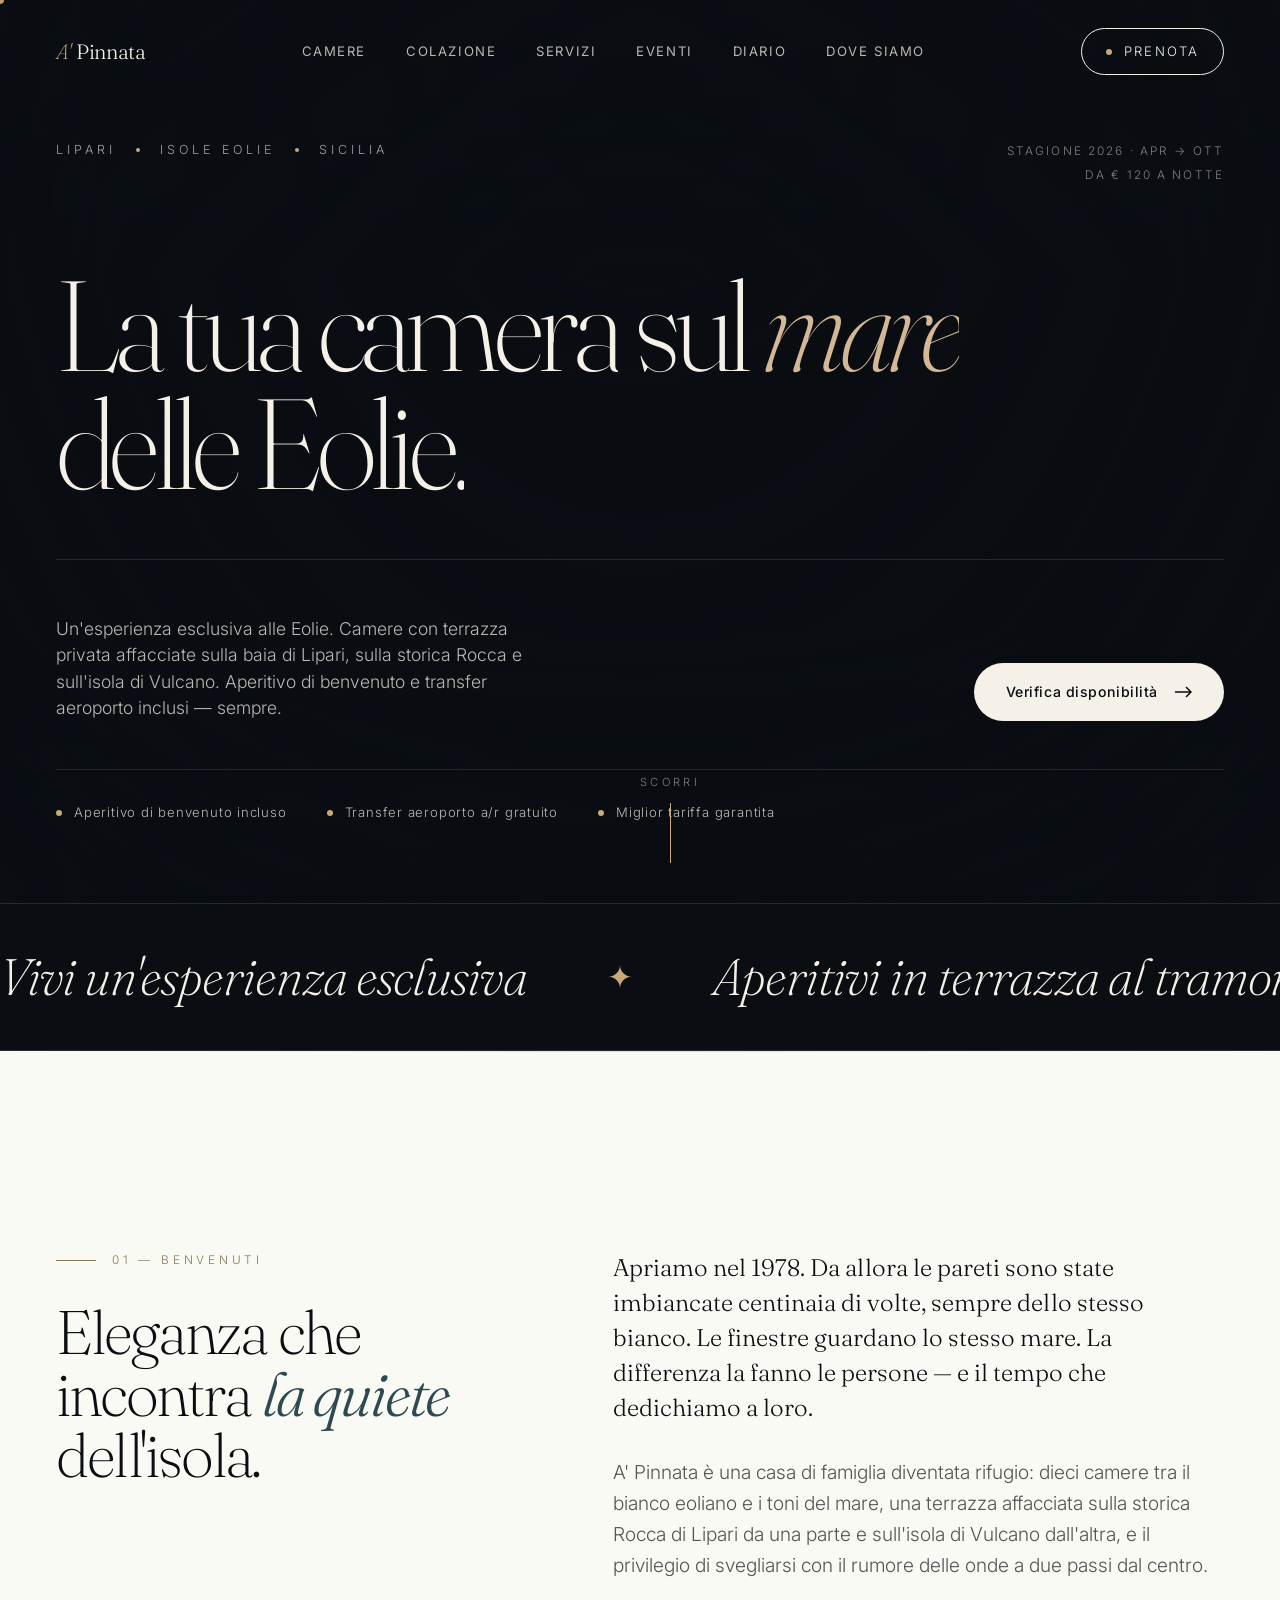
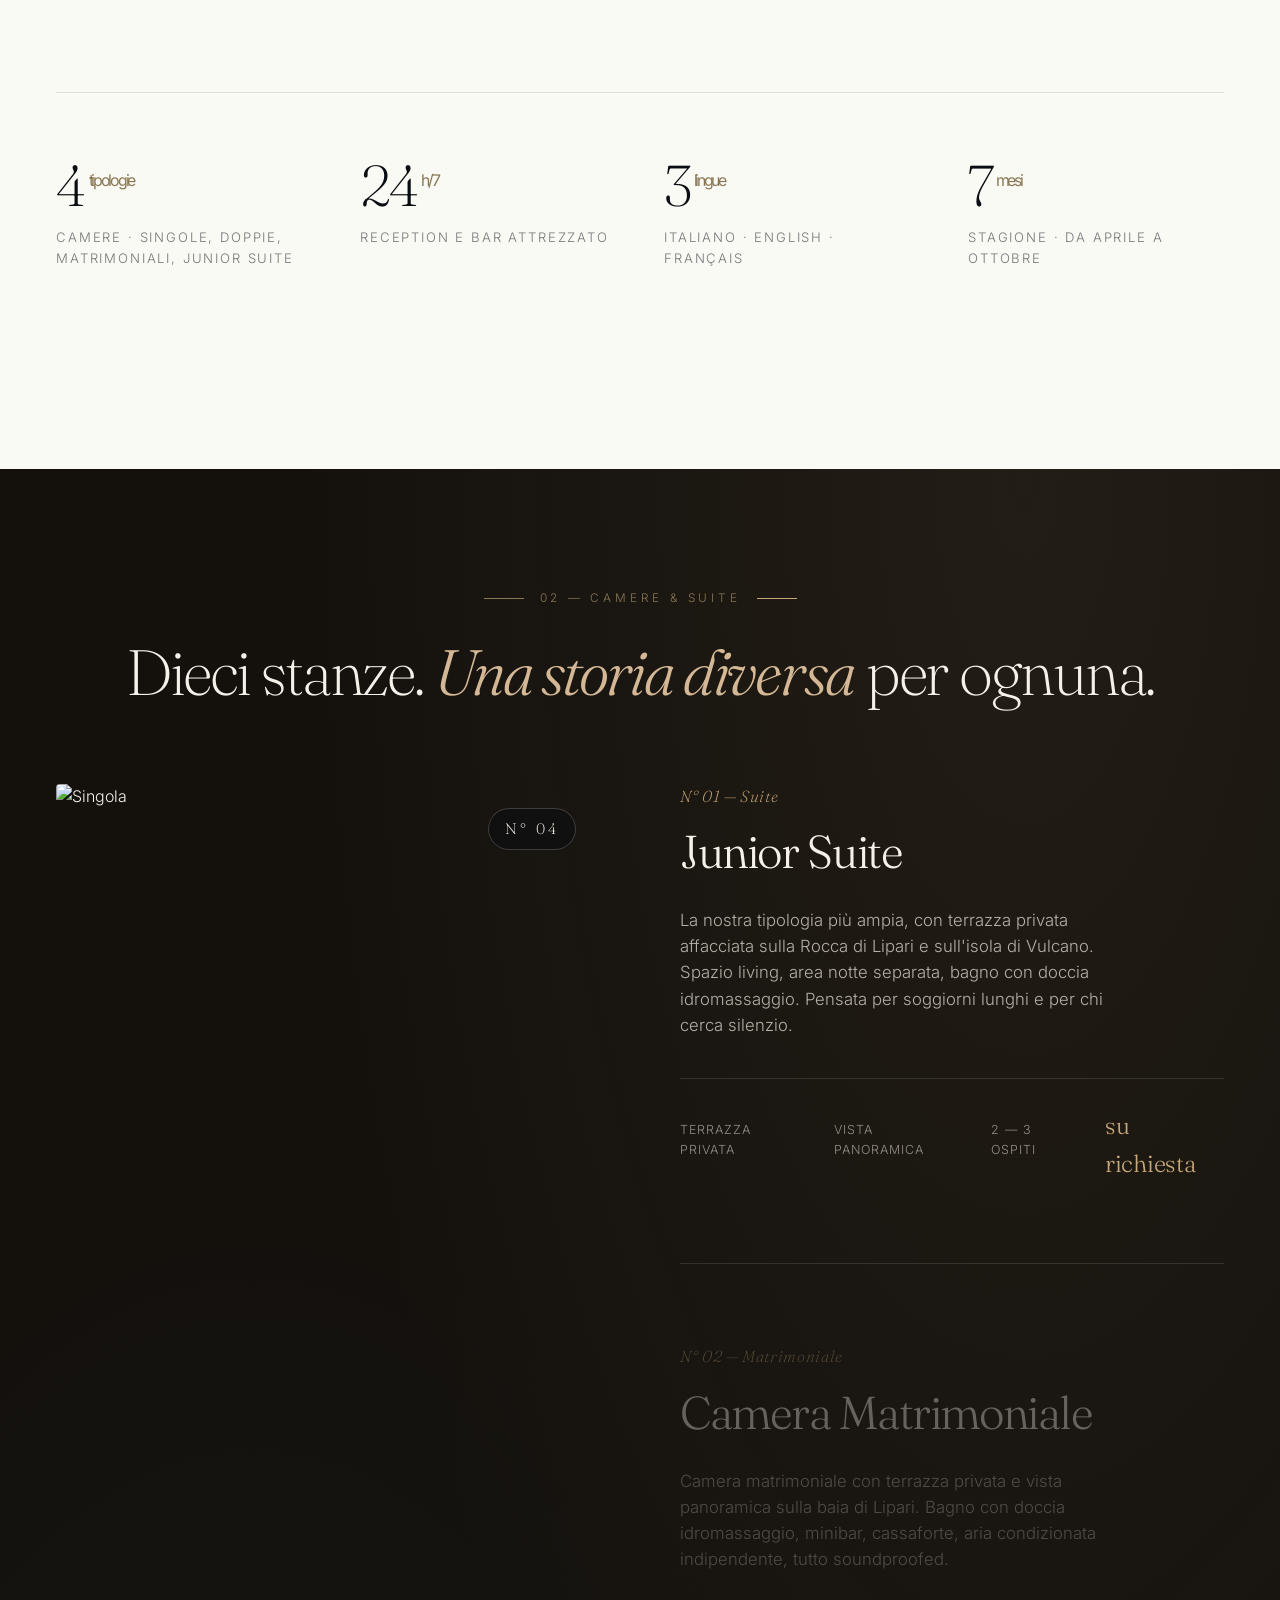
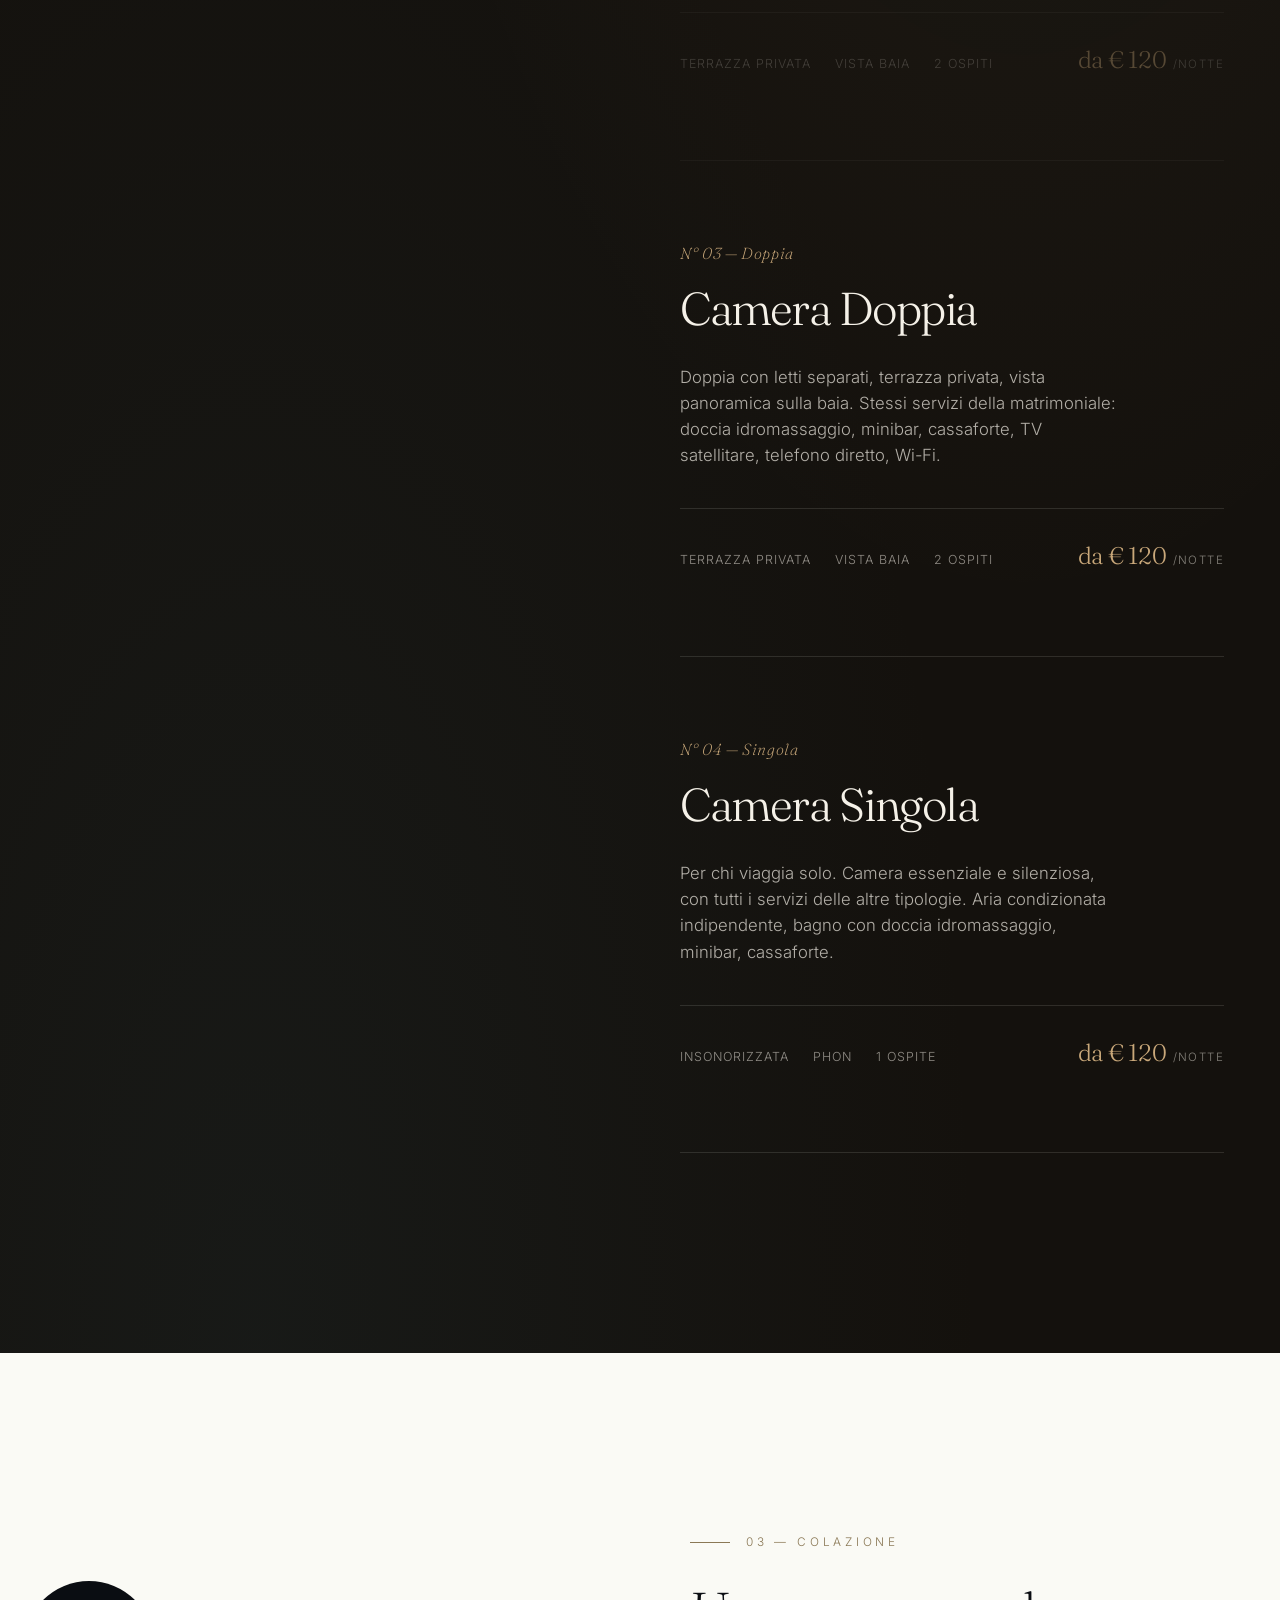
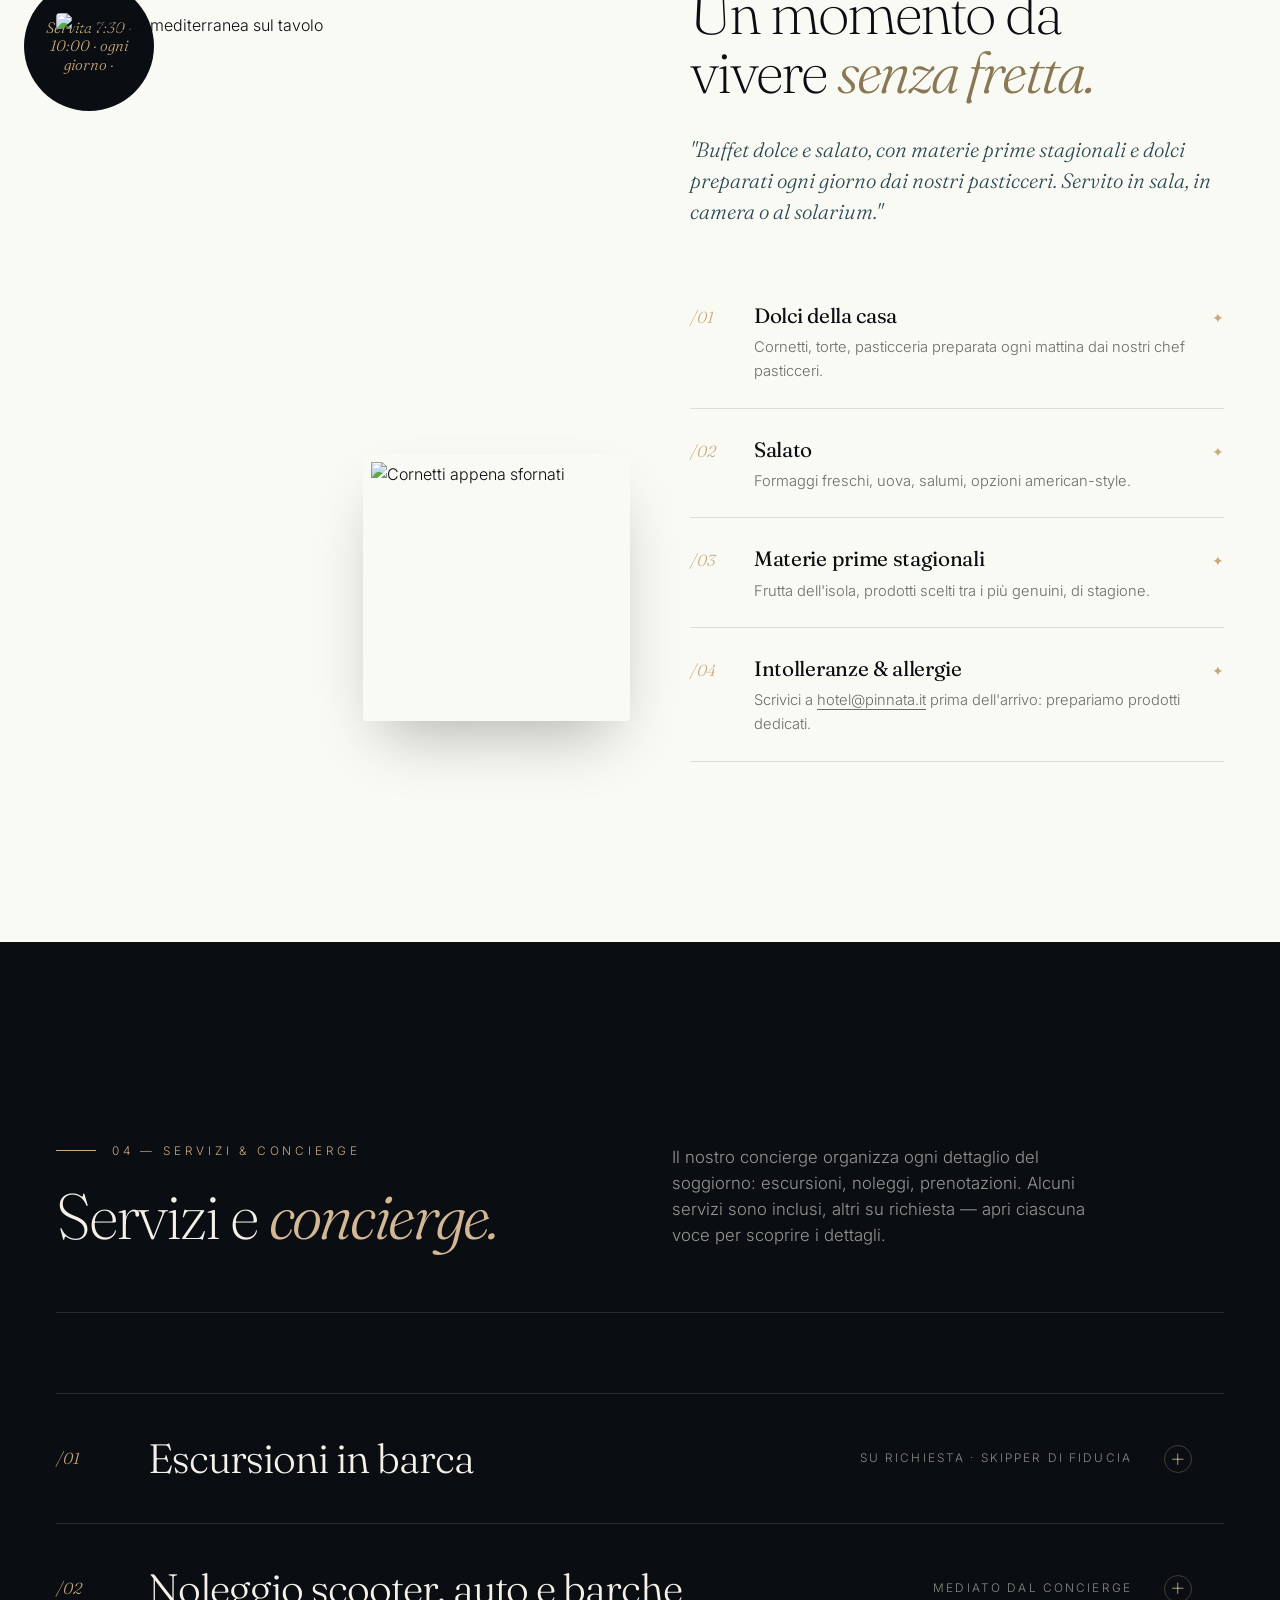
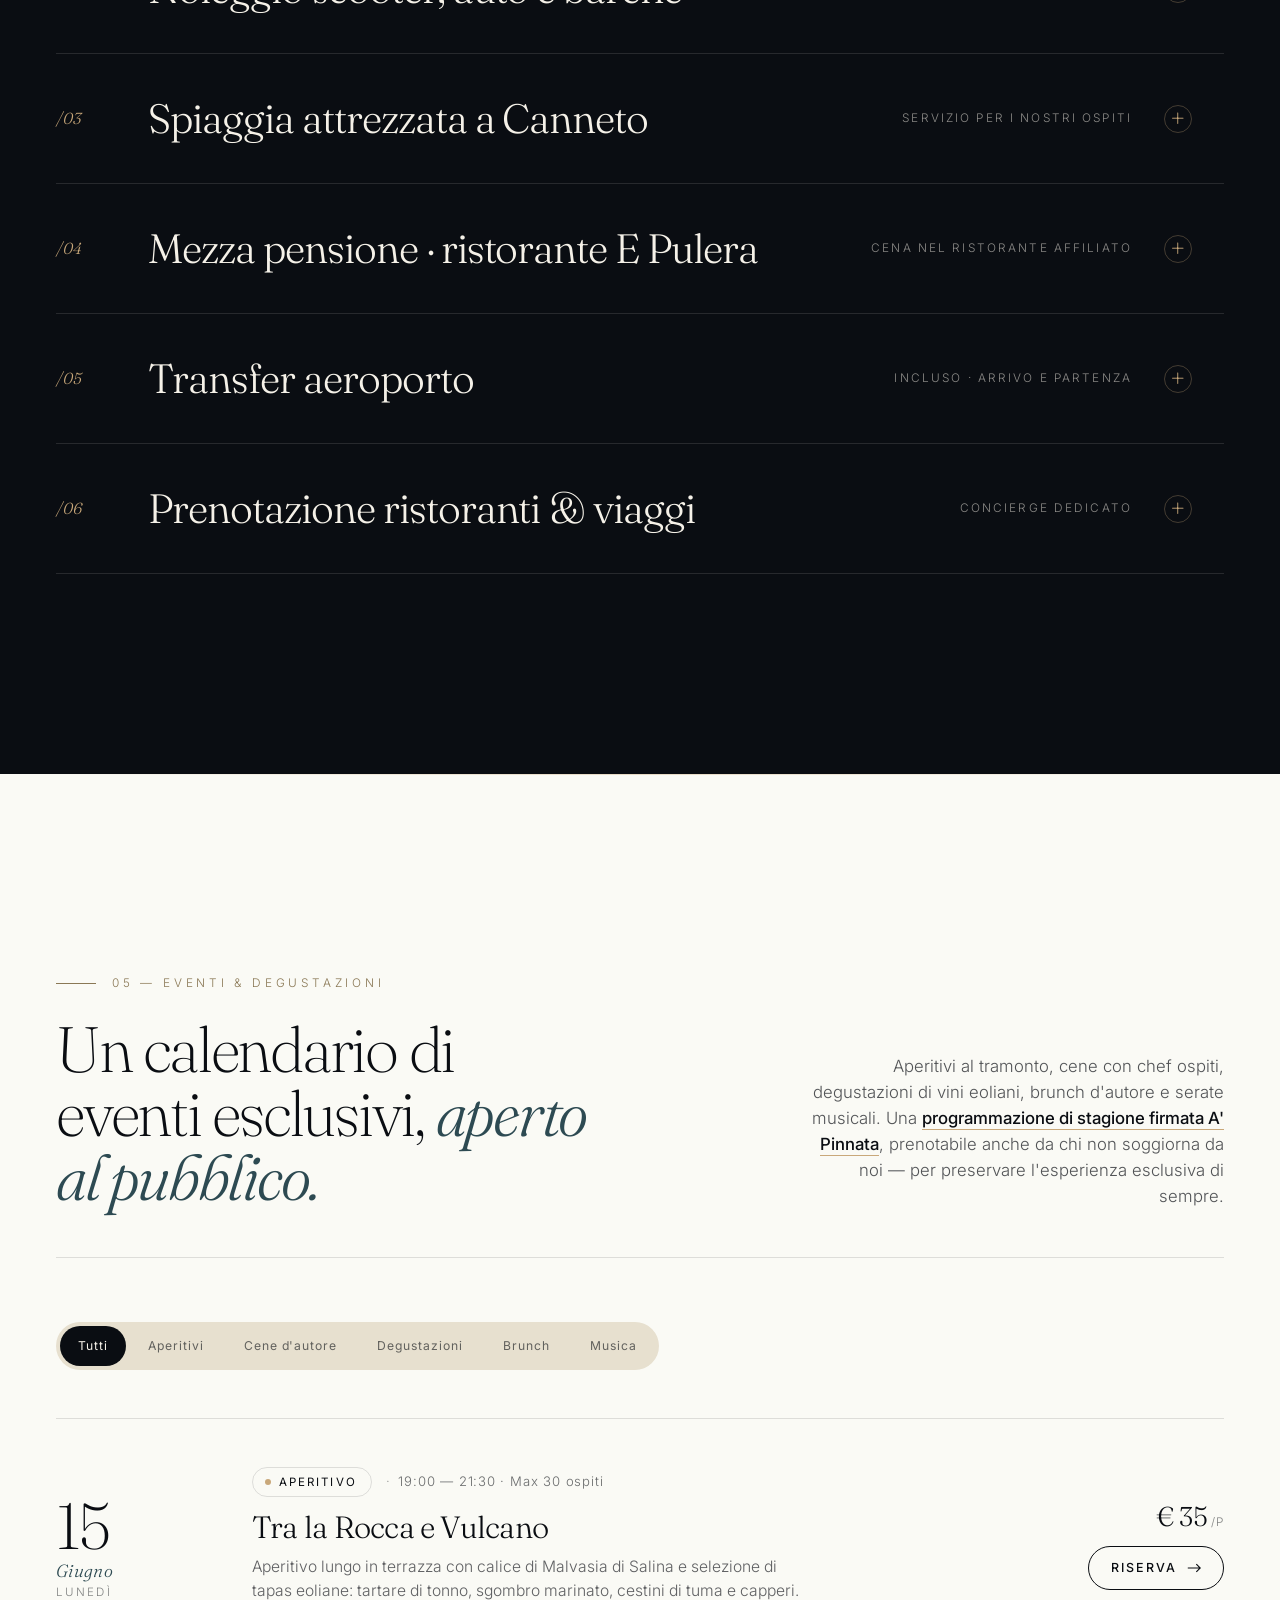
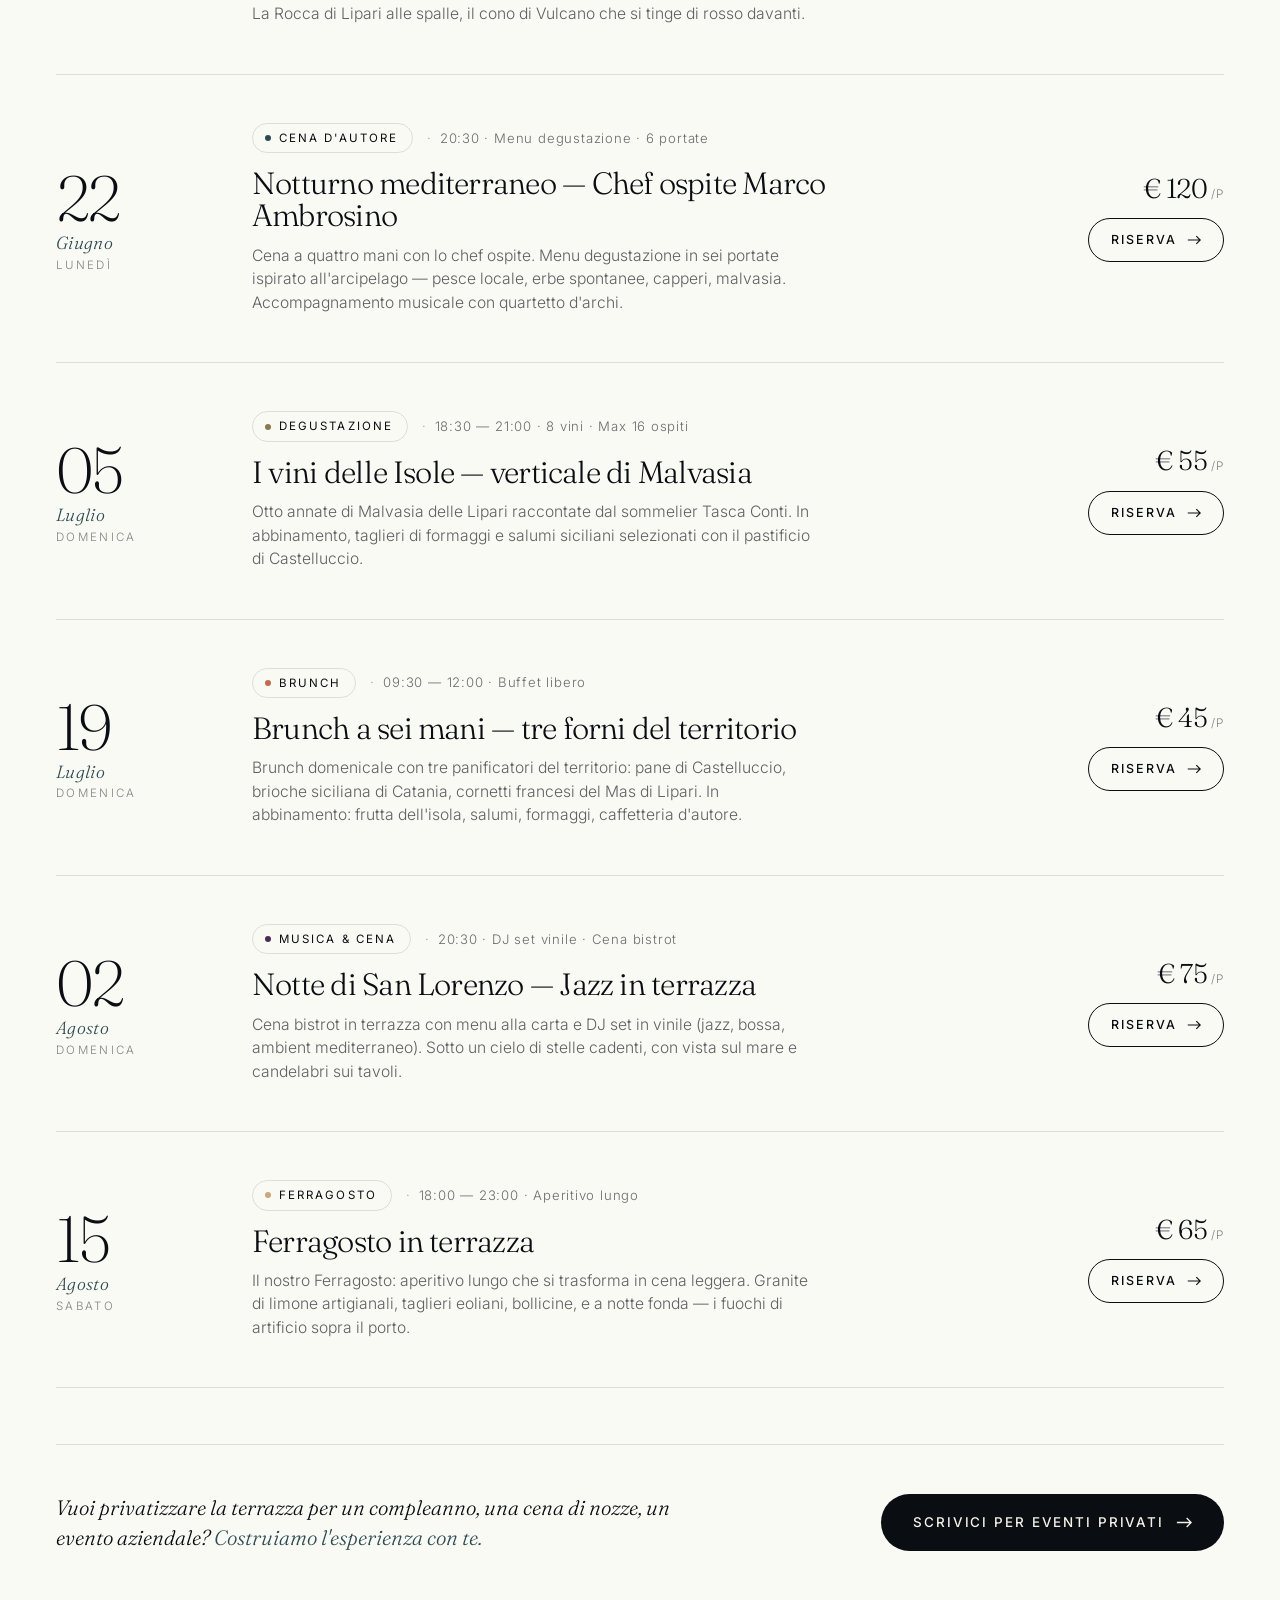
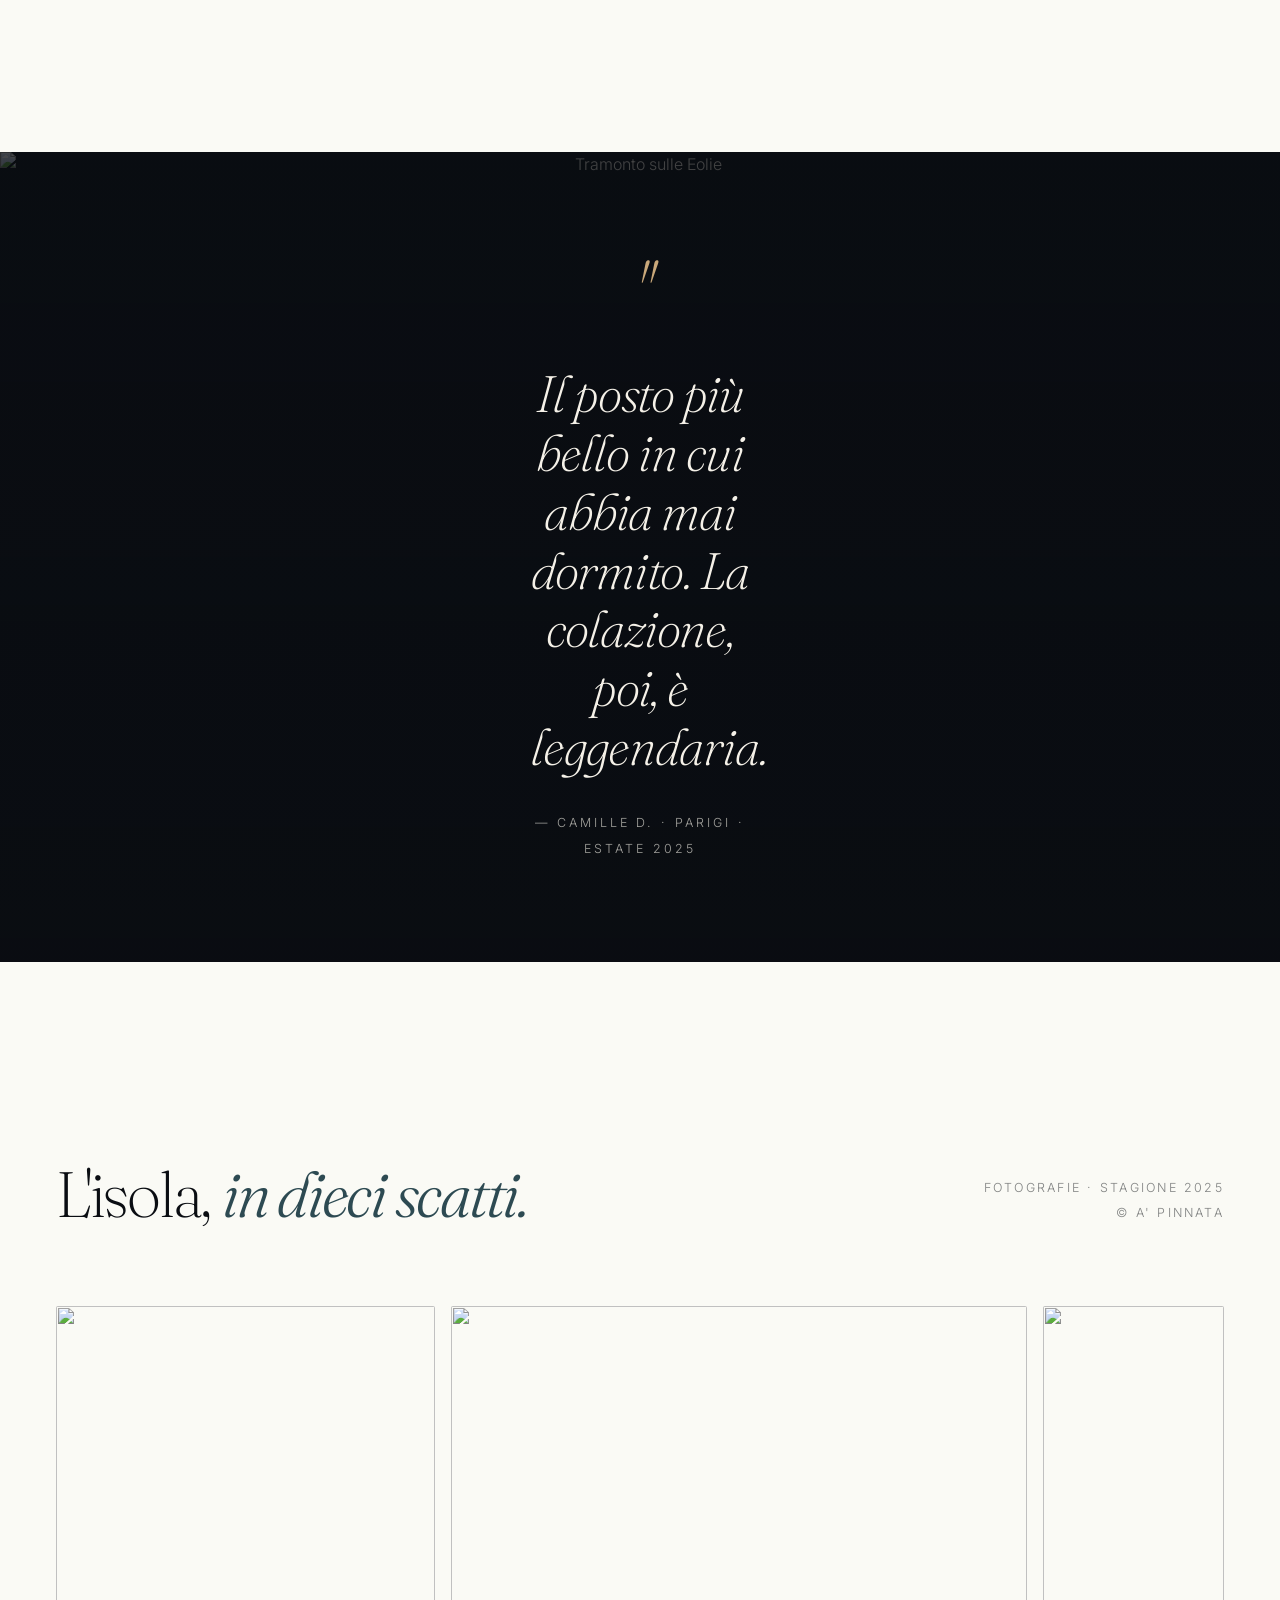
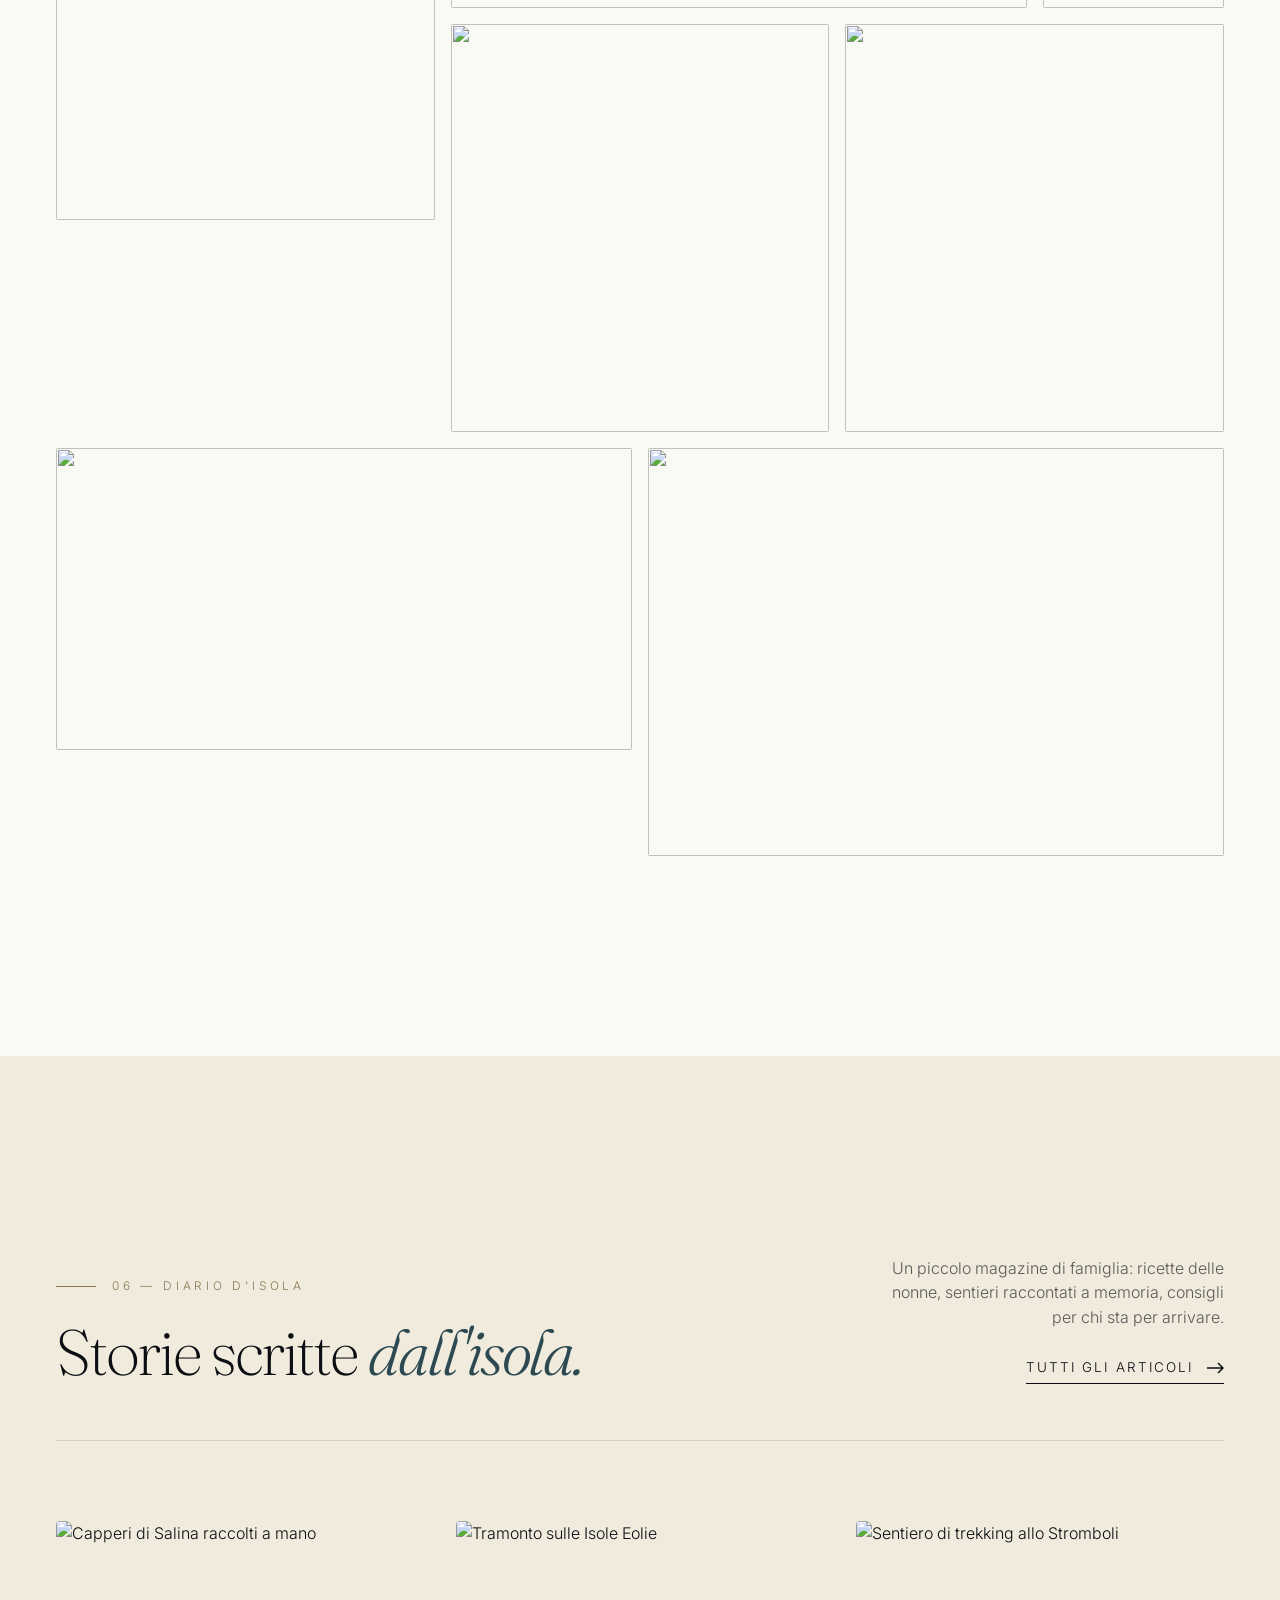
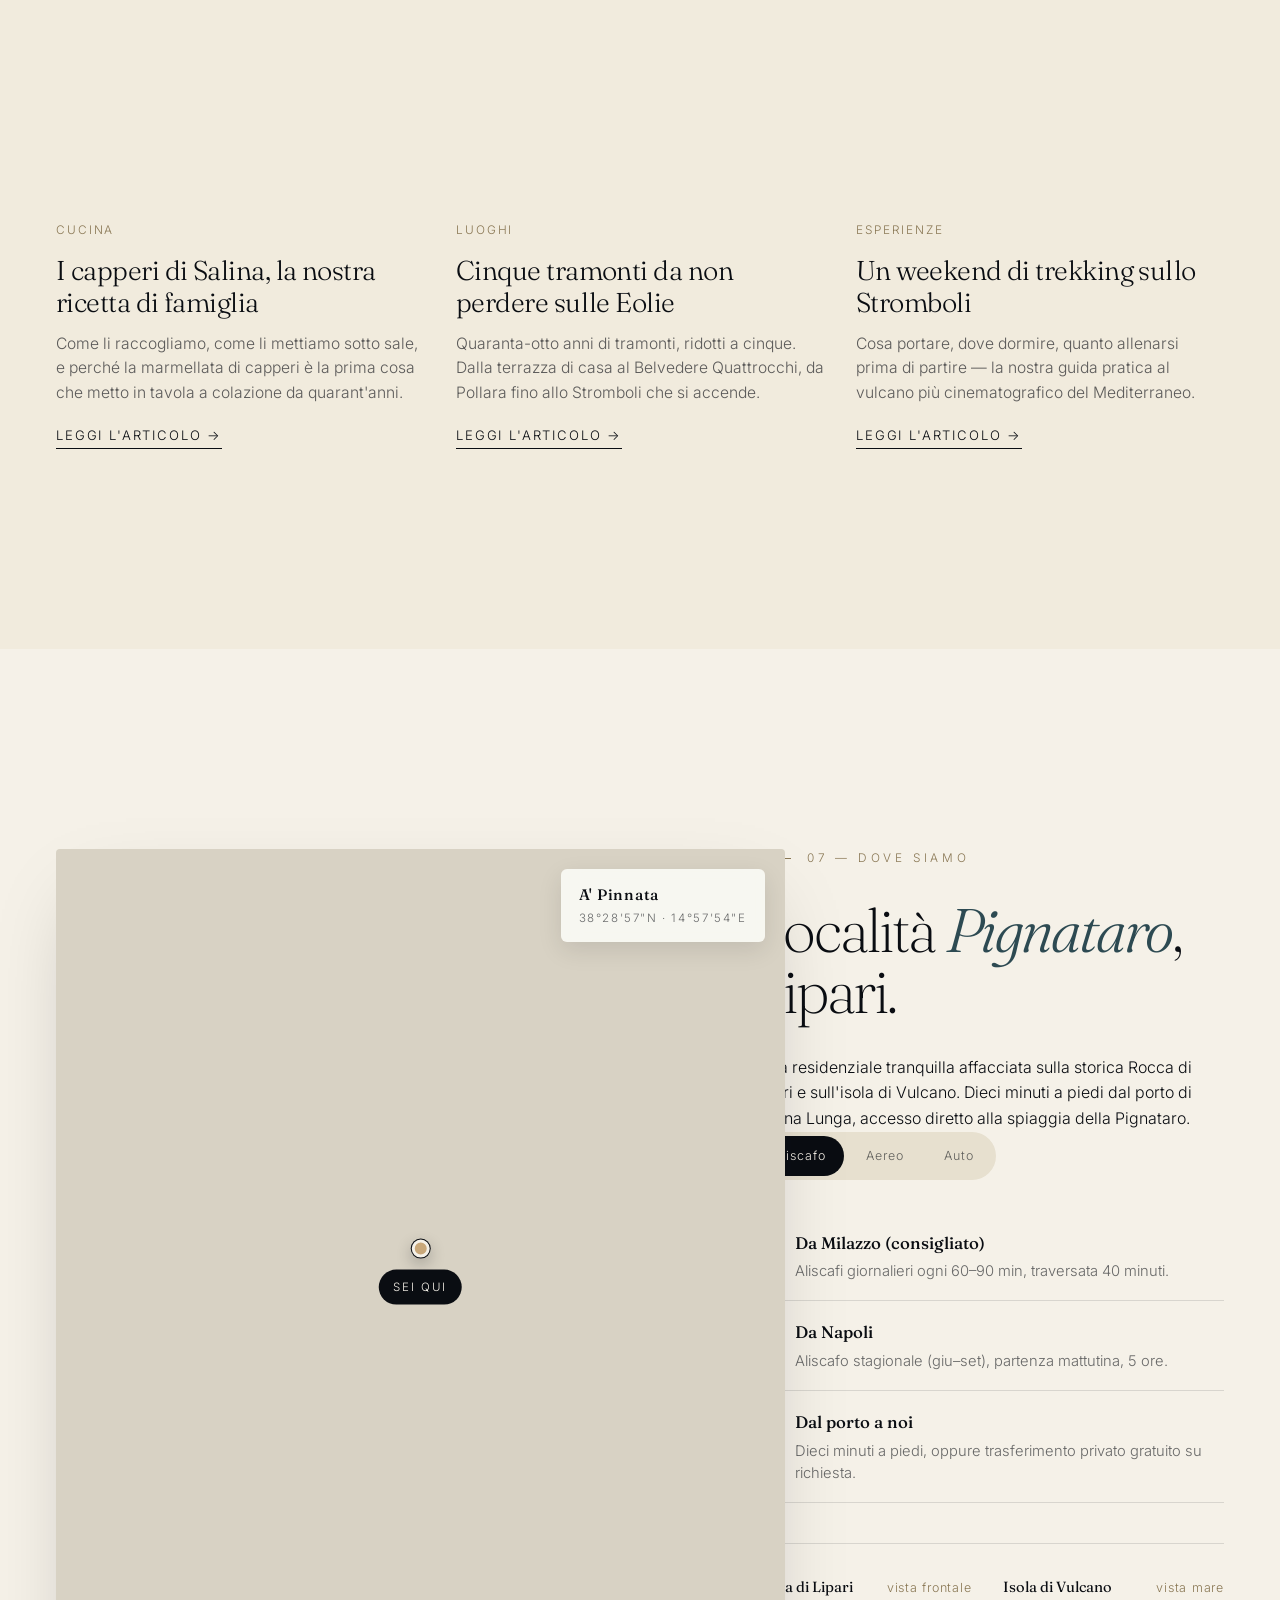
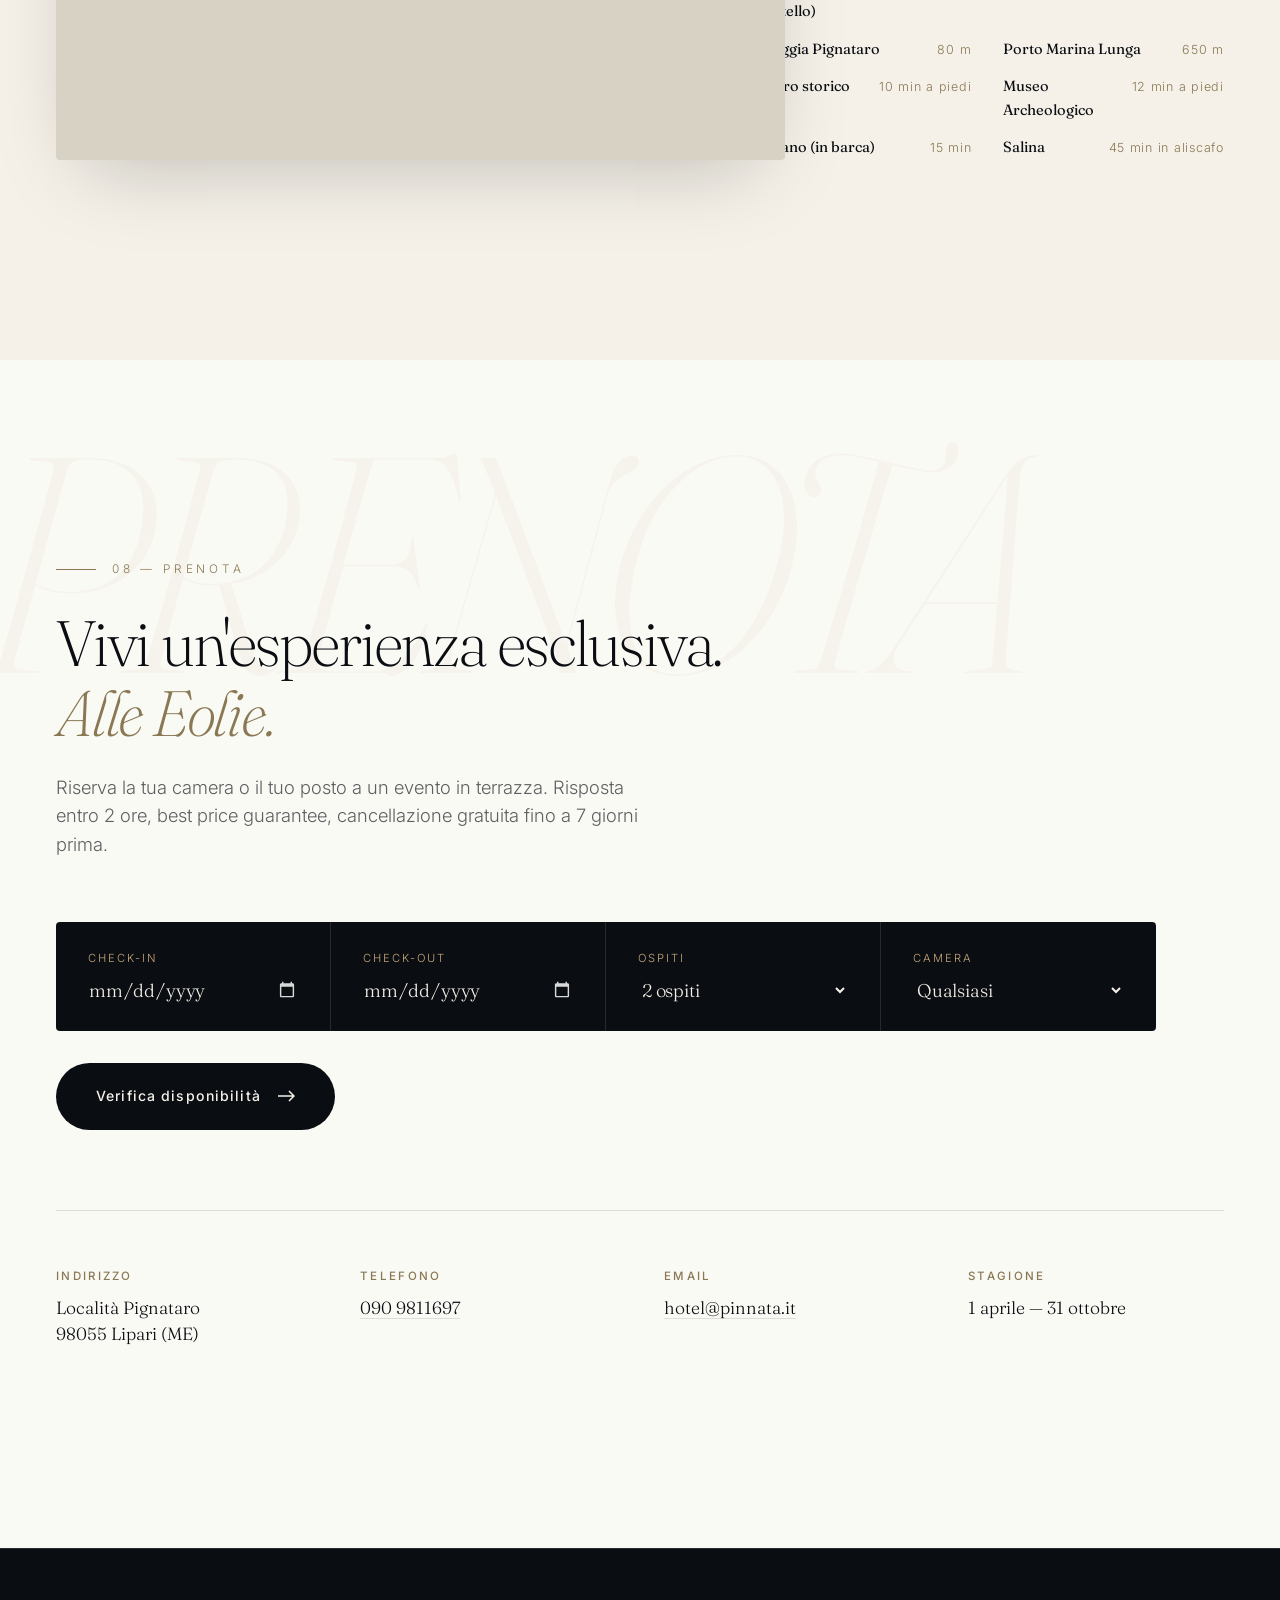
==== commit ce146d66: "Restore stock breakfast photos for better visual appeal The two real Pinnata breakfast images (hotel" ====
--- a/index.html
+++ b/index.html
@@ -2755,10 +2755,10 @@
           <span>Servita 7:30 · 10:00 · ogni giorno ·</span>
         </div>
         <div class="b-main">
-          <img src="https://www.pinnata.it/wp-content/uploads/2023/02/hotel-a-pinnata-lipari-colazione-1.jpg" alt="Colazione" />
+          <img src="https://images.unsplash.com/photo-1533089860892-a7c6f0a88666?auto=format&fit=crop&w=1400&q=80" alt="Colazione mediterranea sul tavolo" />
         </div>
         <div class="b-side">
-          <img src="https://www.pinnata.it/wp-content/uploads/2023/02/colazione-5.jpg" alt="Cornetti" />
+          <img src="https://images.unsplash.com/photo-1495474472287-4d71bcdd2085?auto=format&fit=crop&w=600&q=80" alt="Cornetti appena sfornati" />
         </div>
       </div>
 
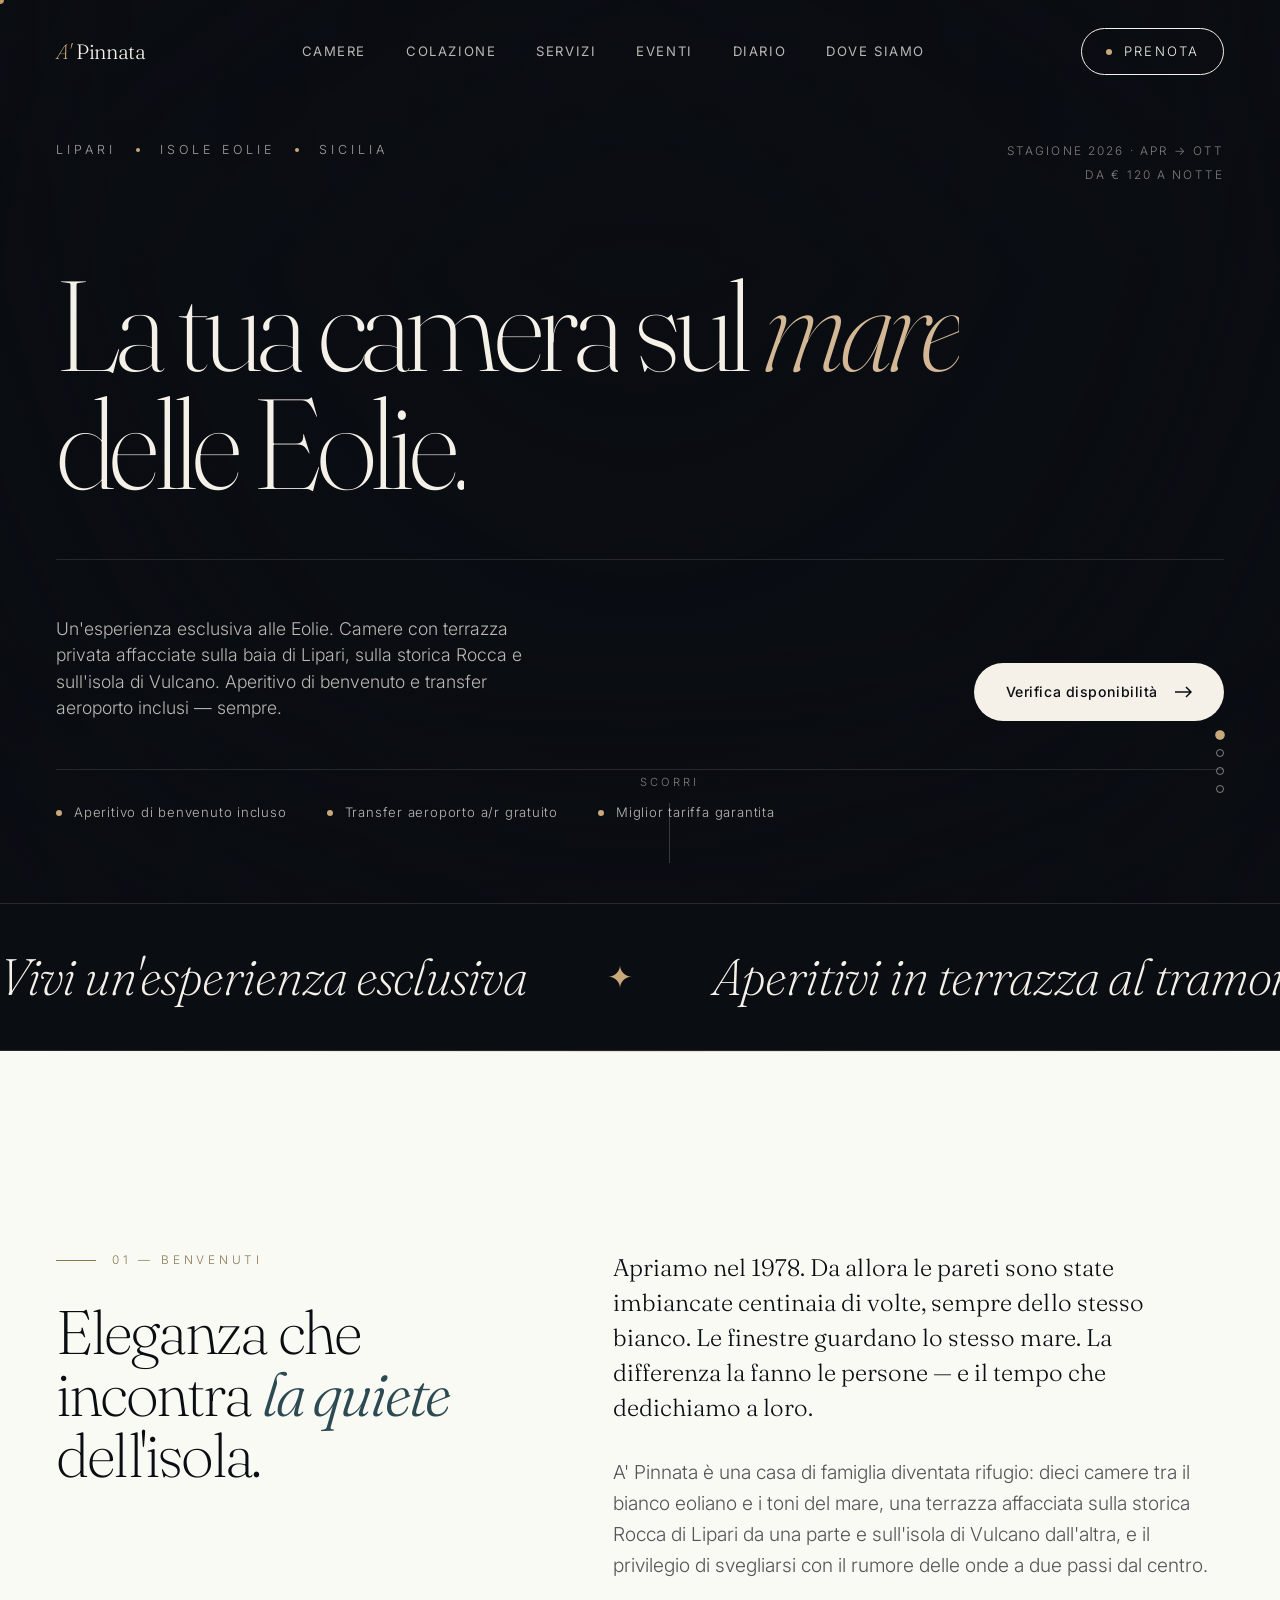
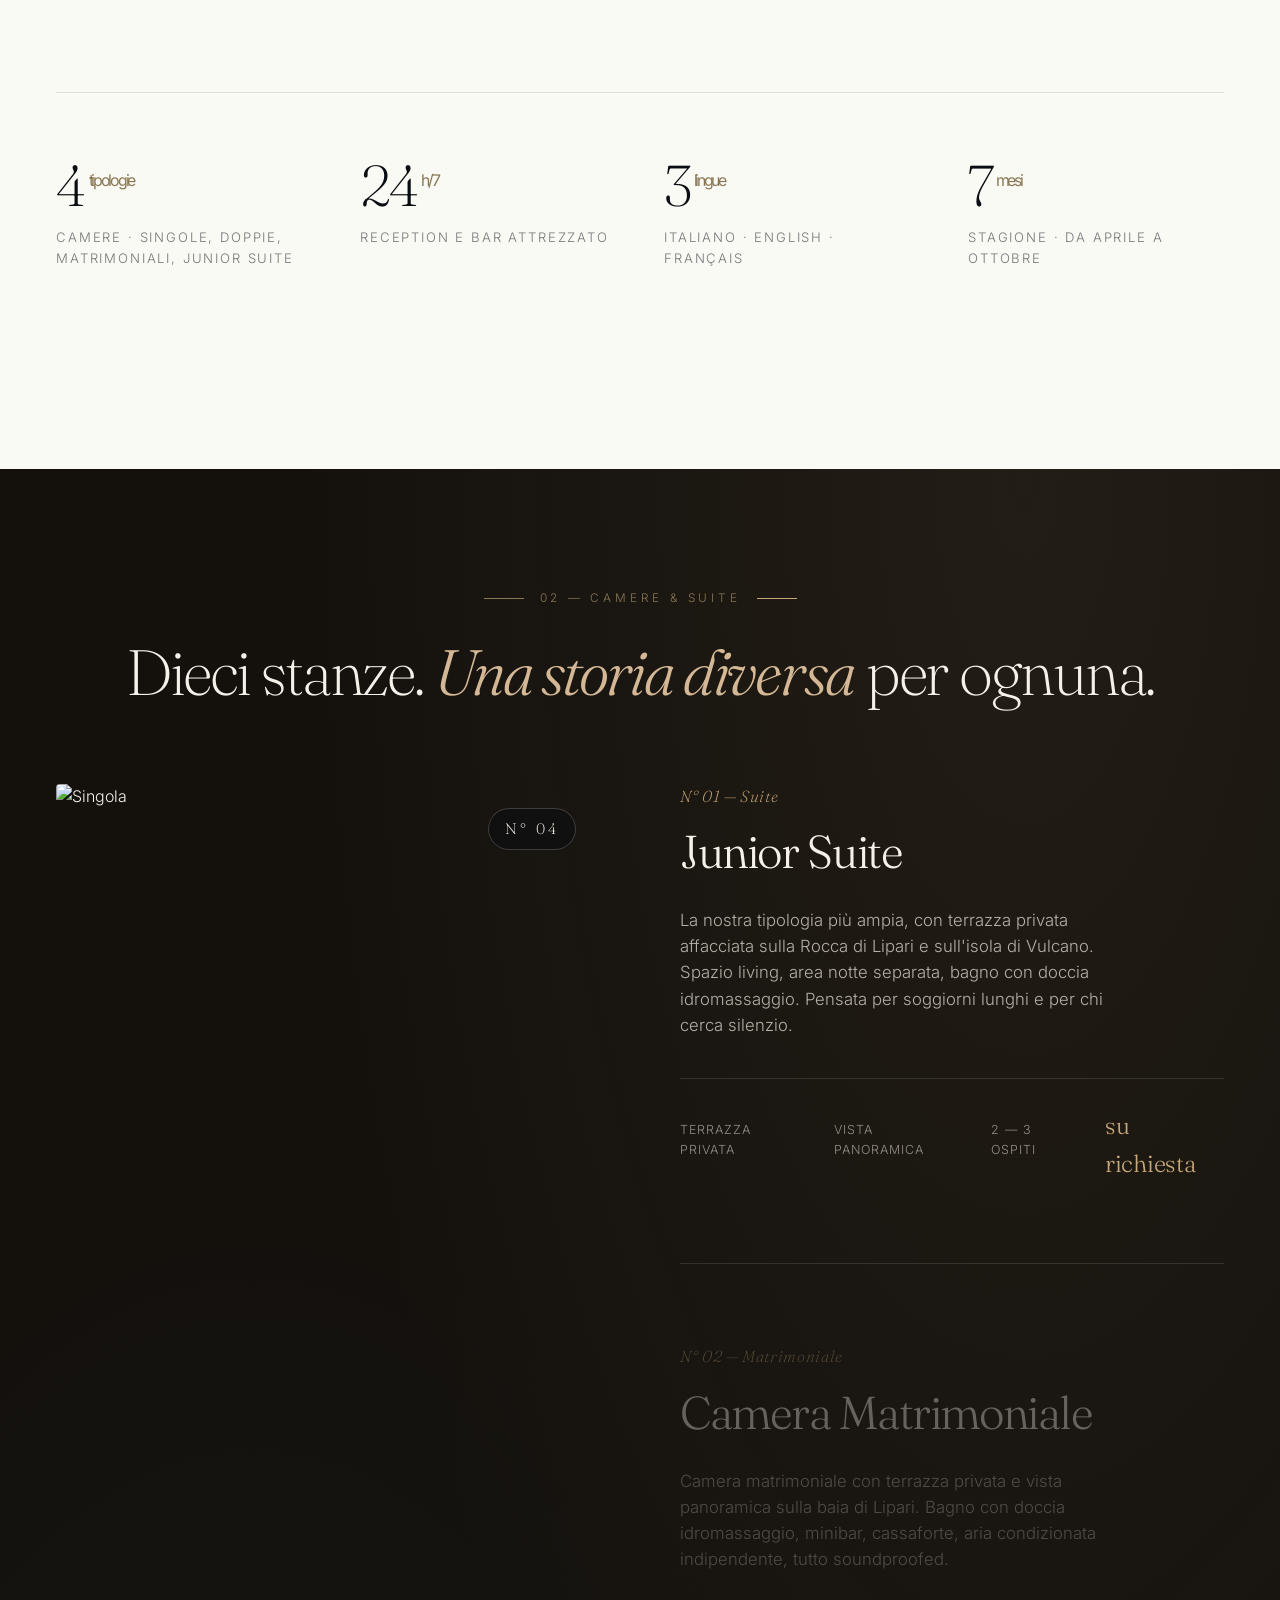
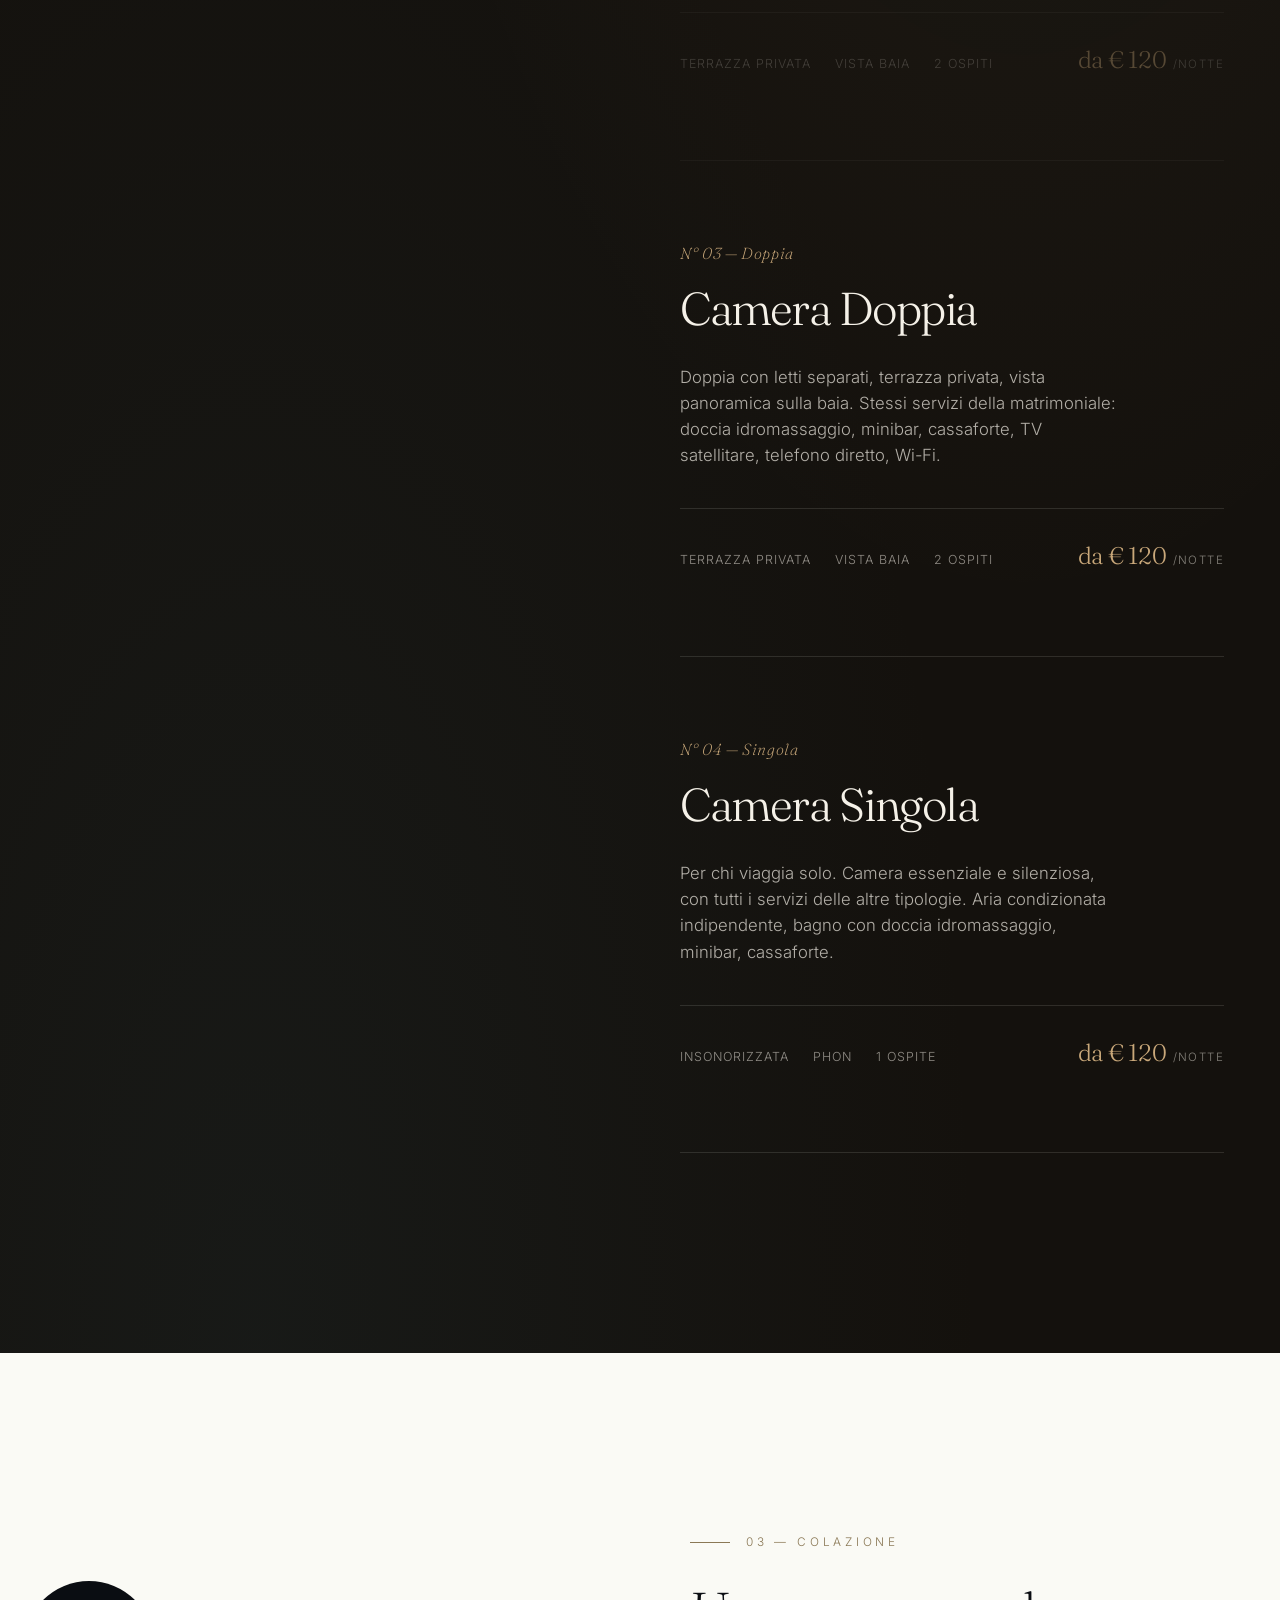
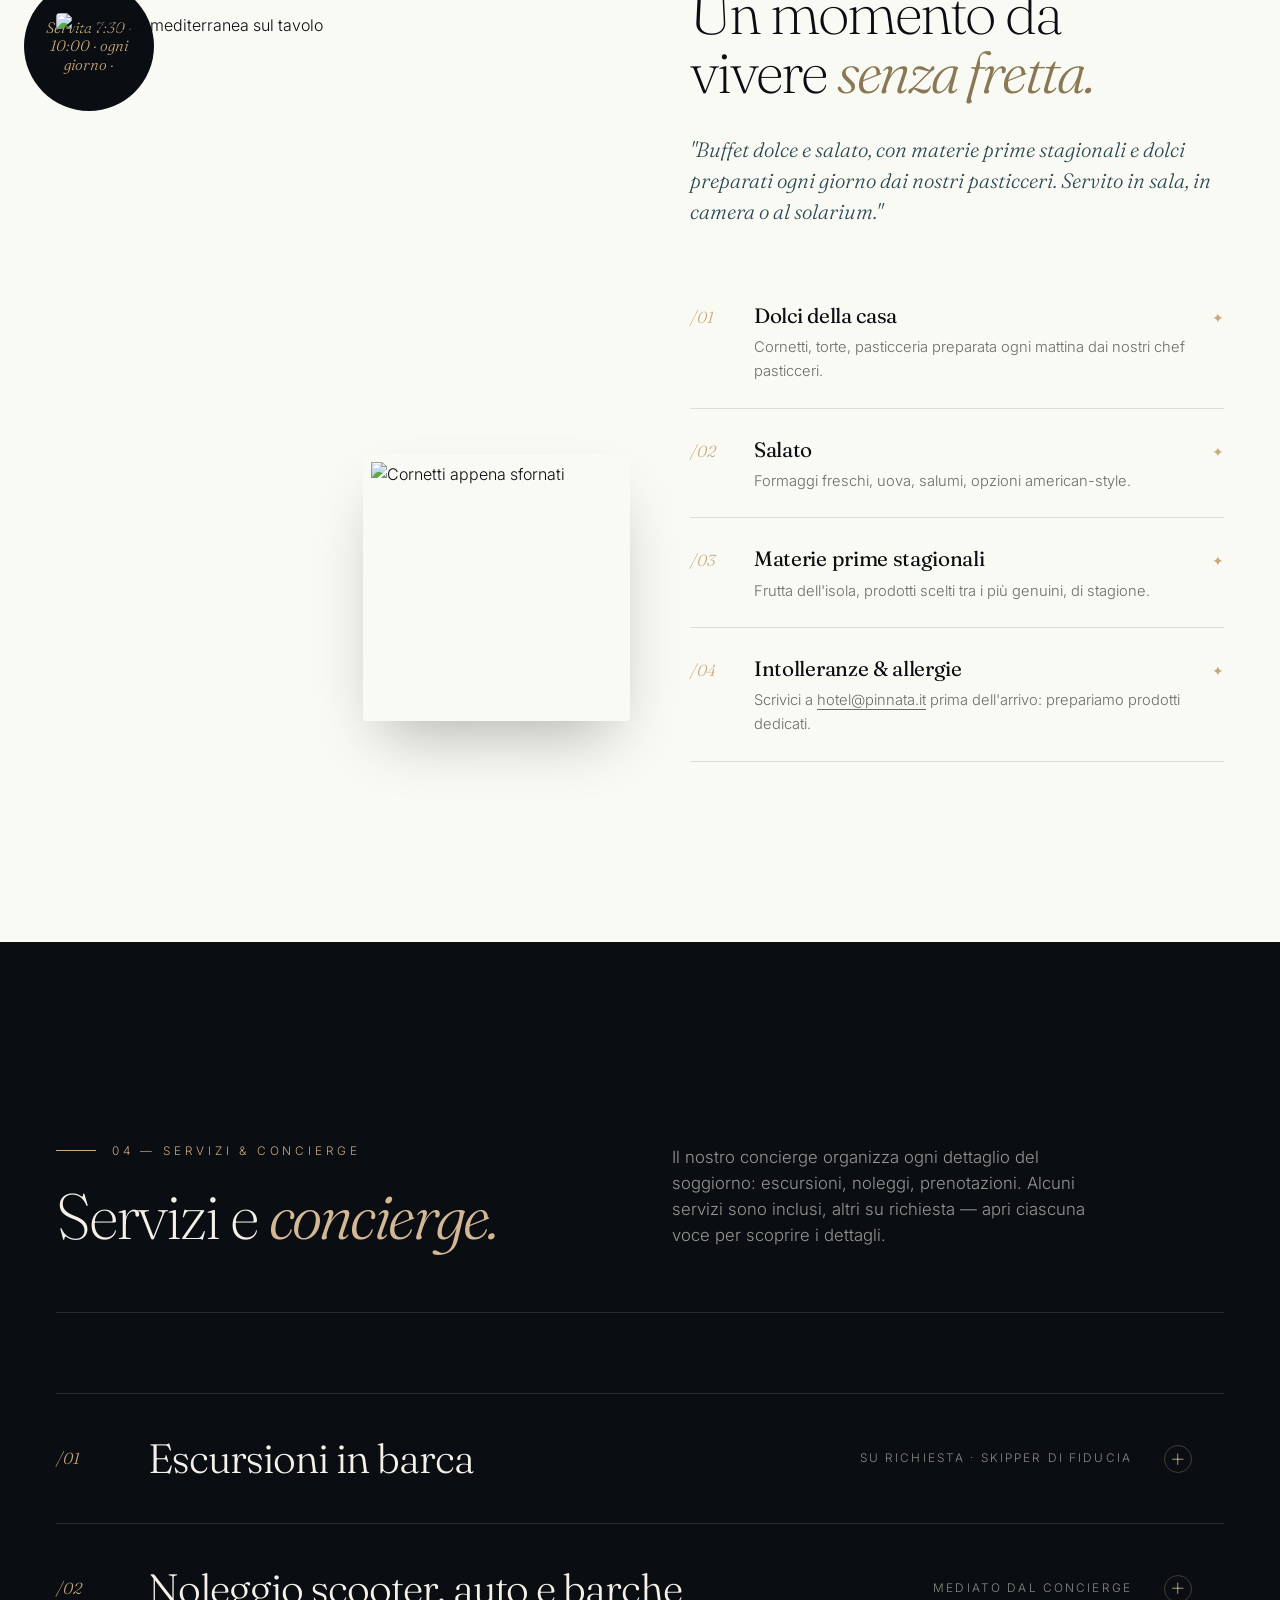
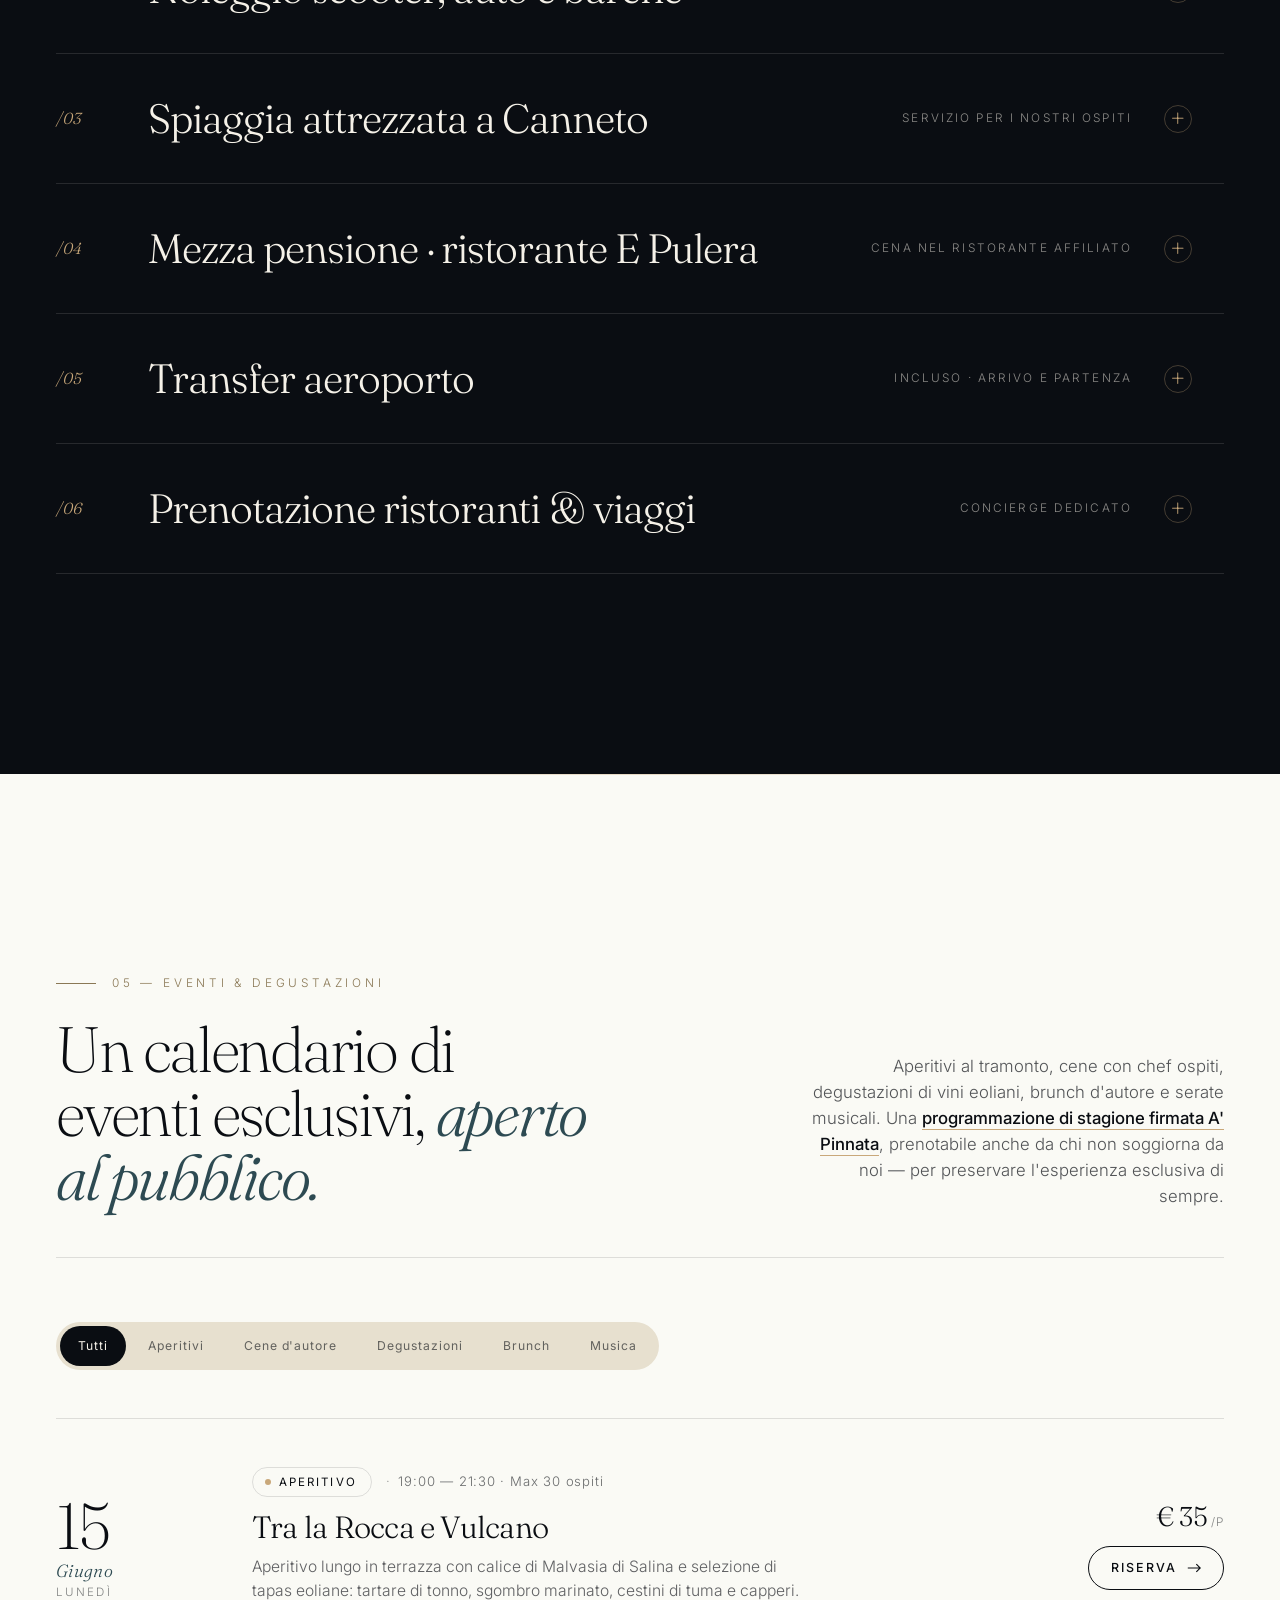
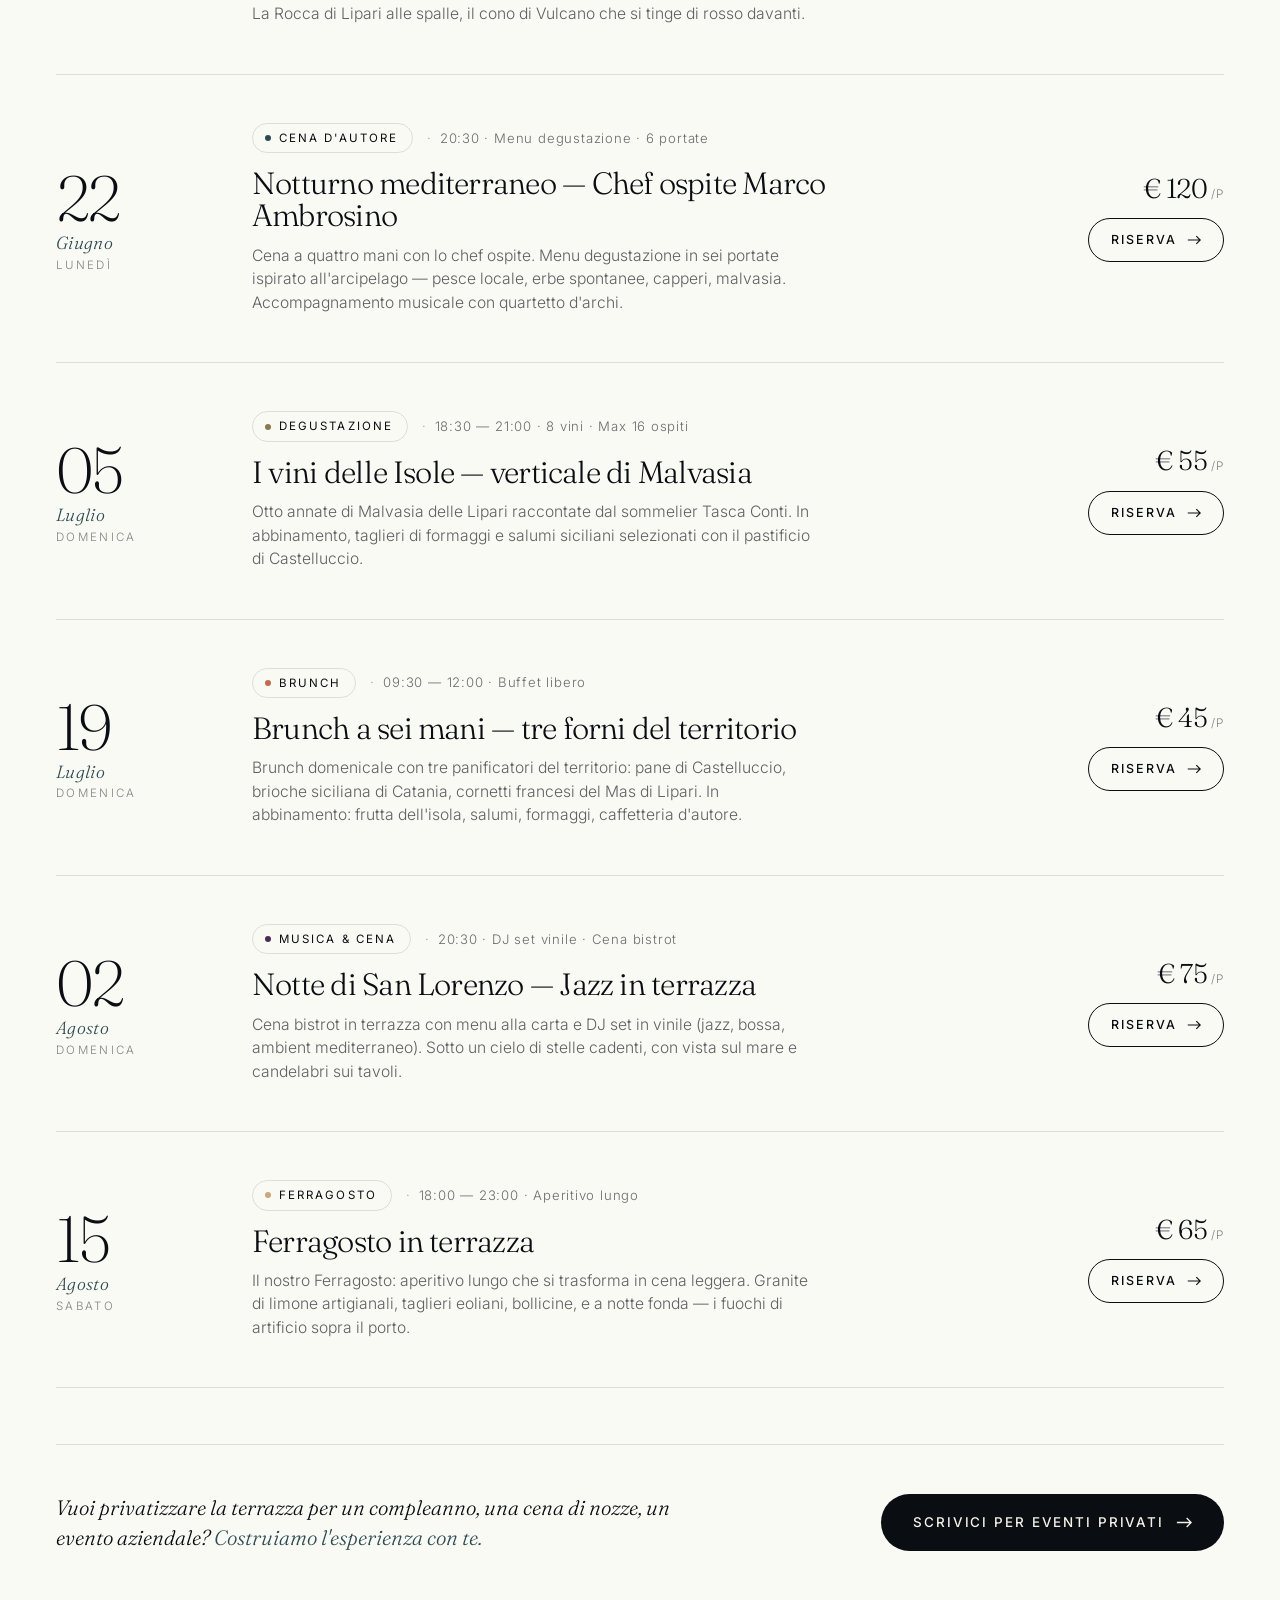
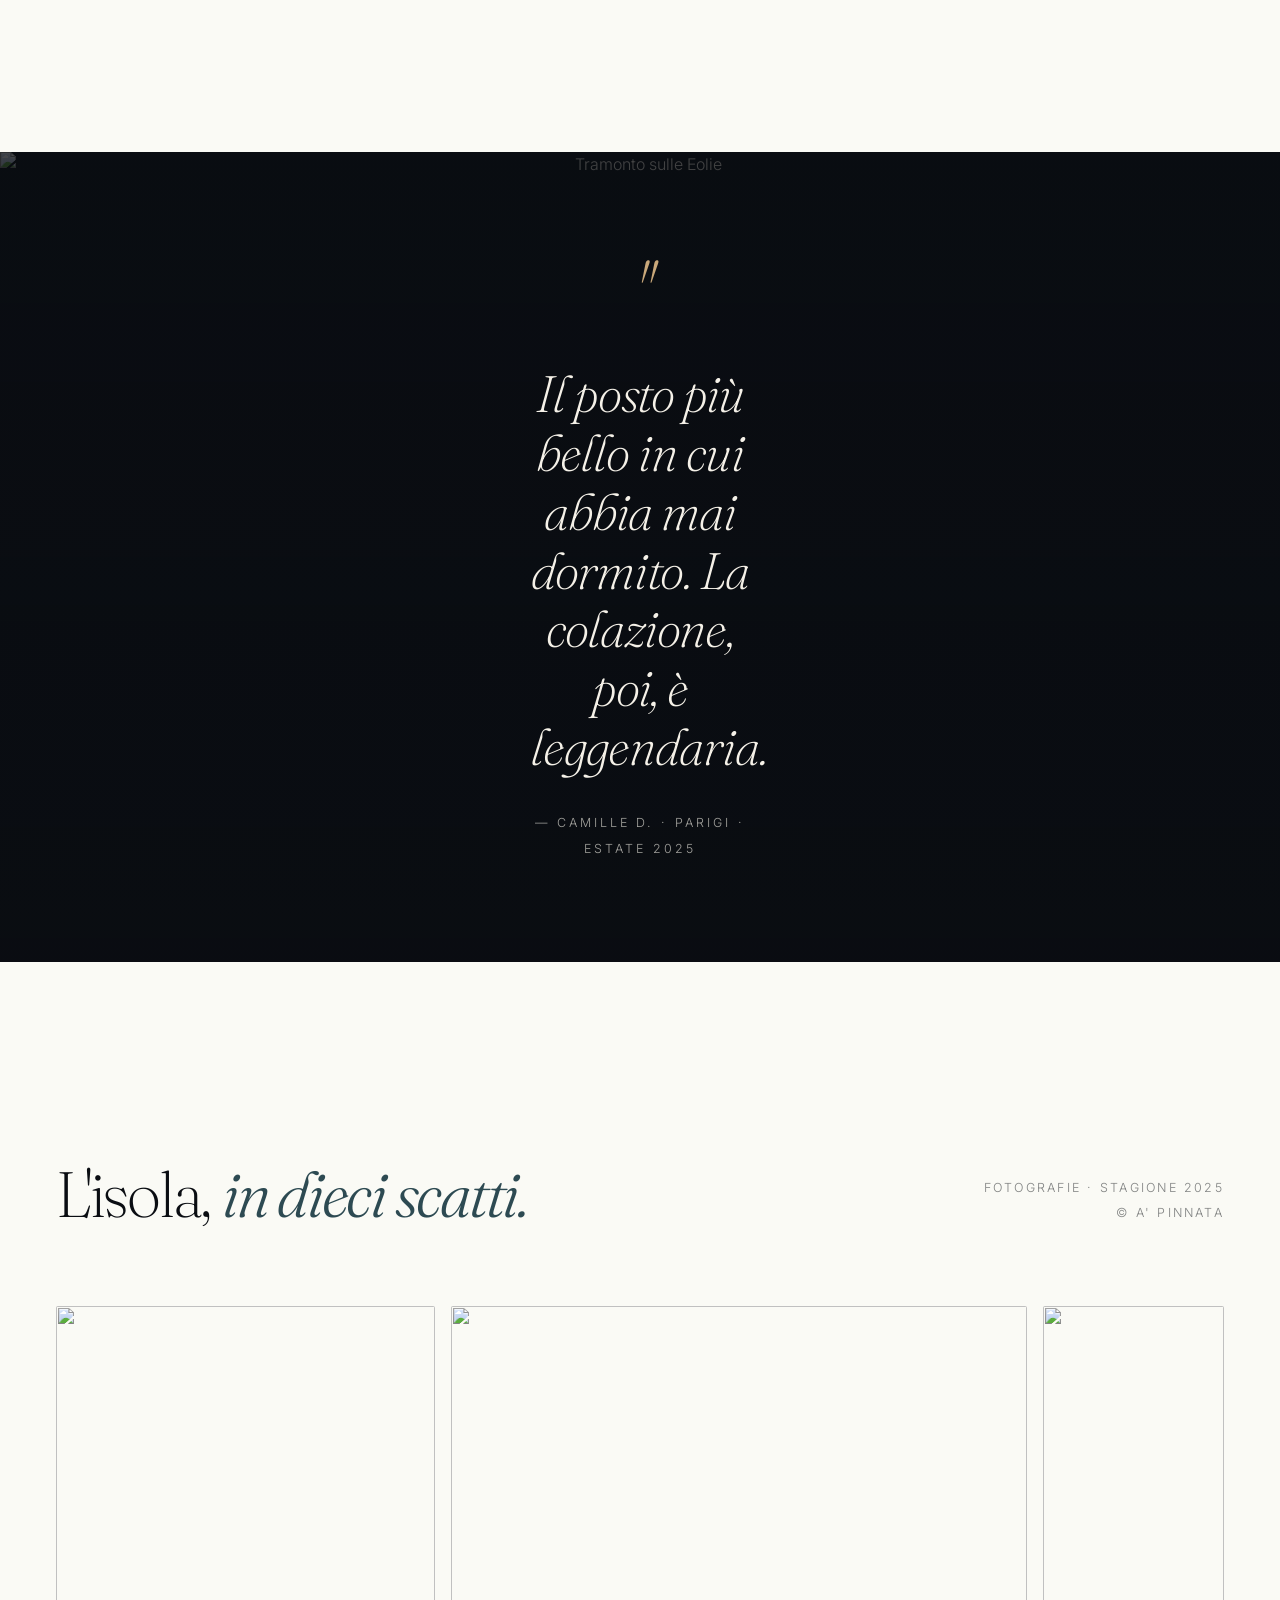
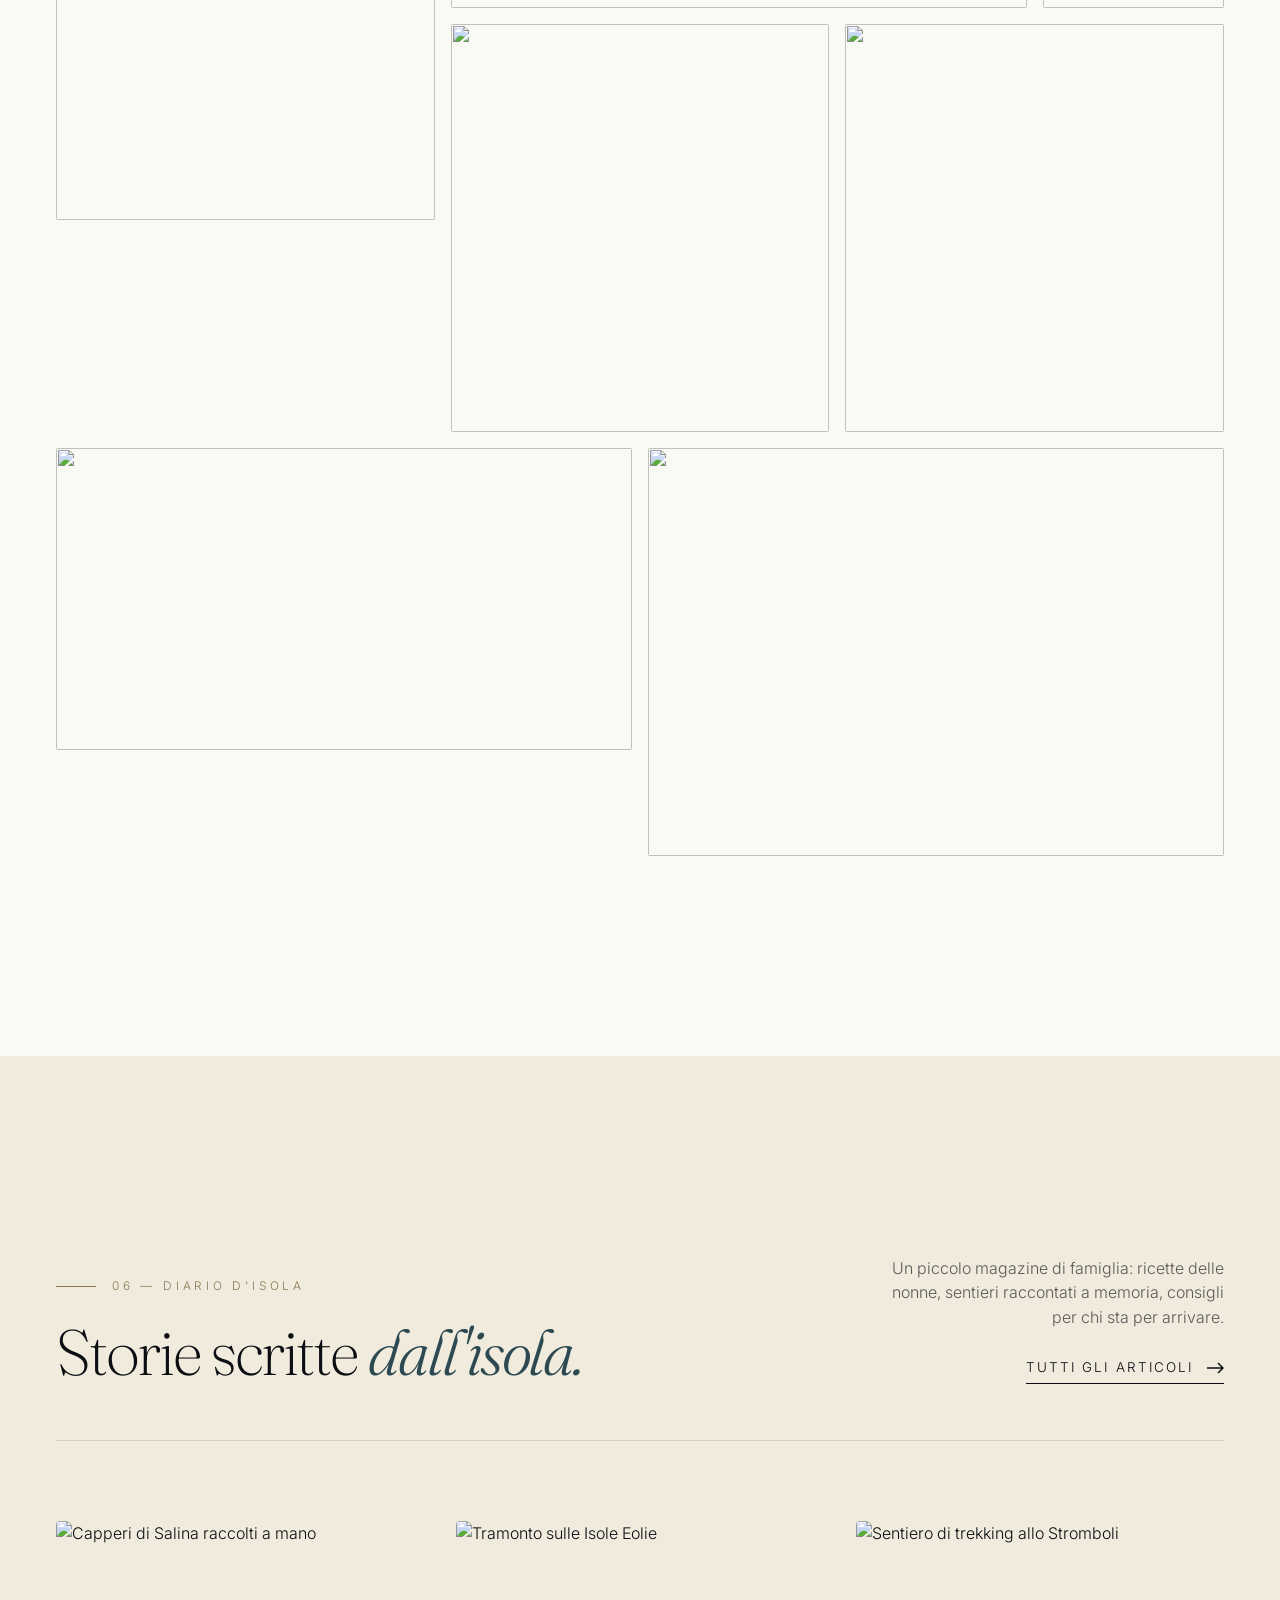
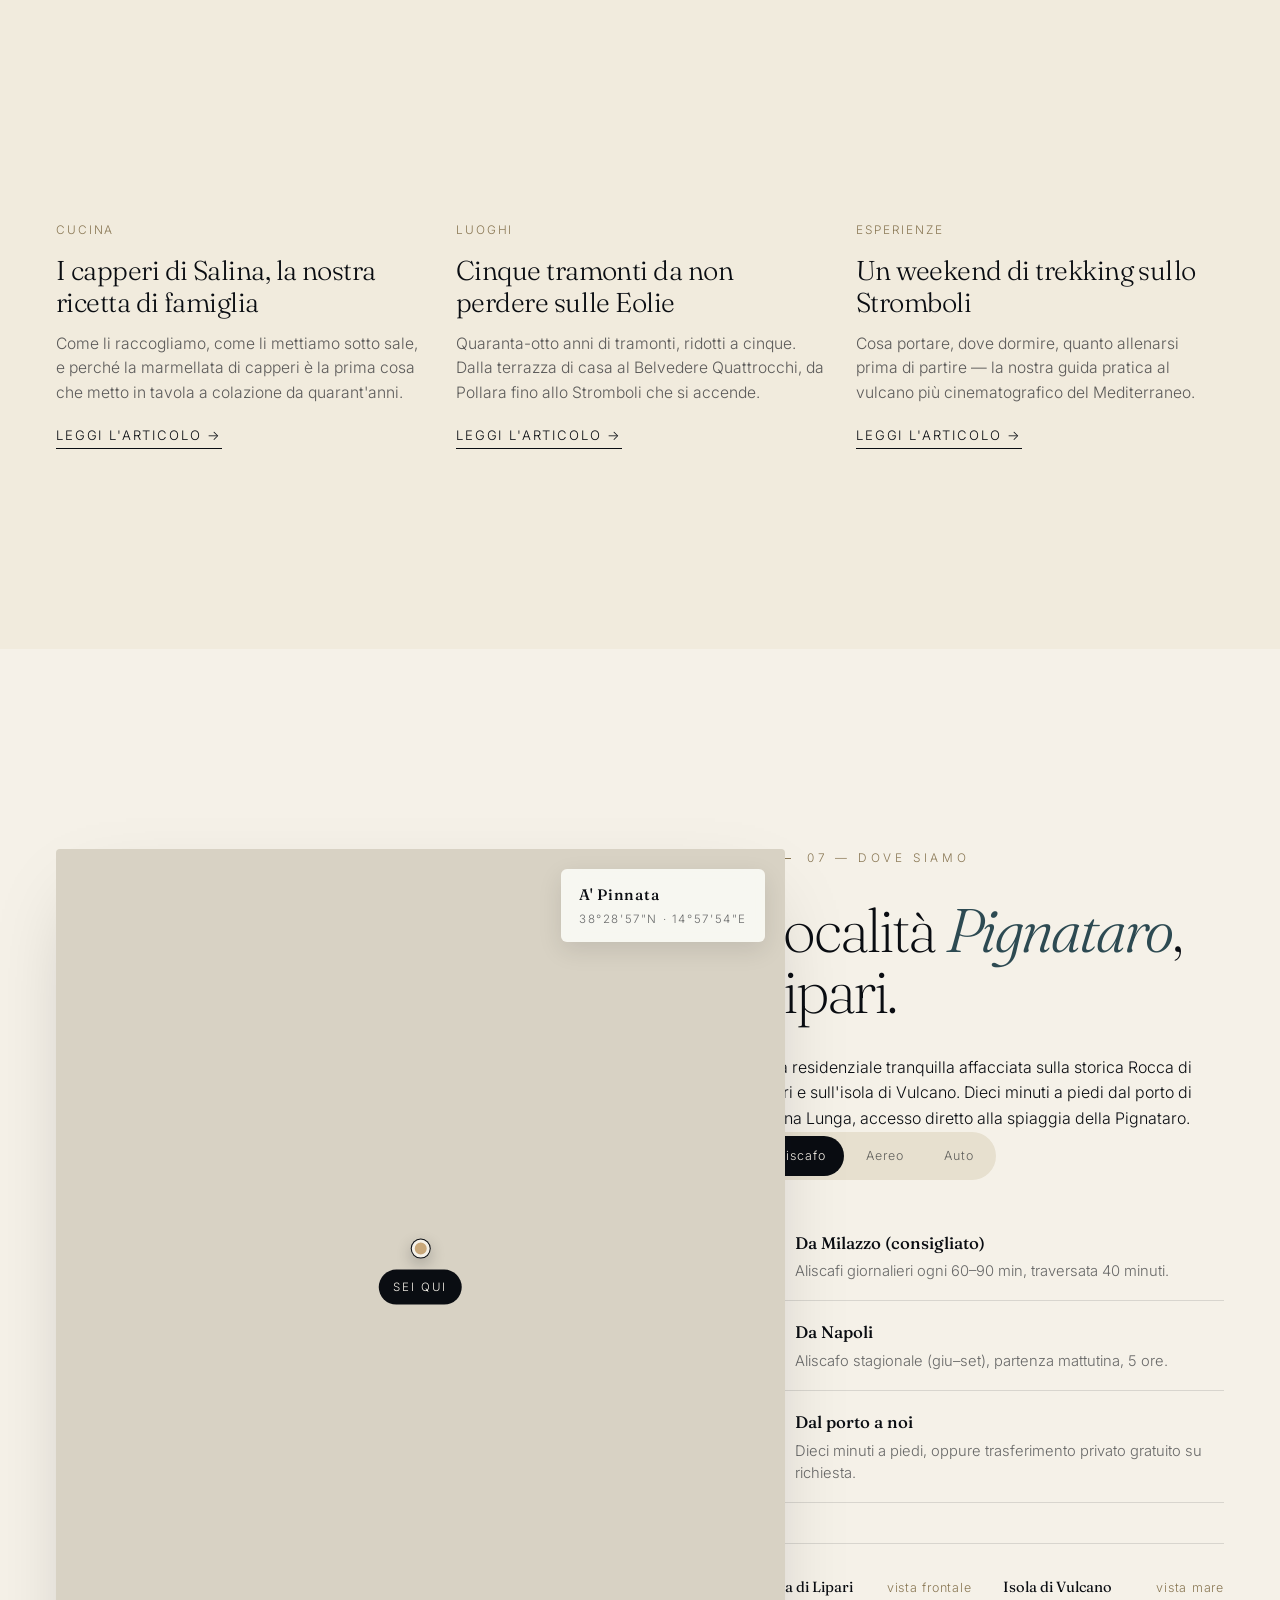
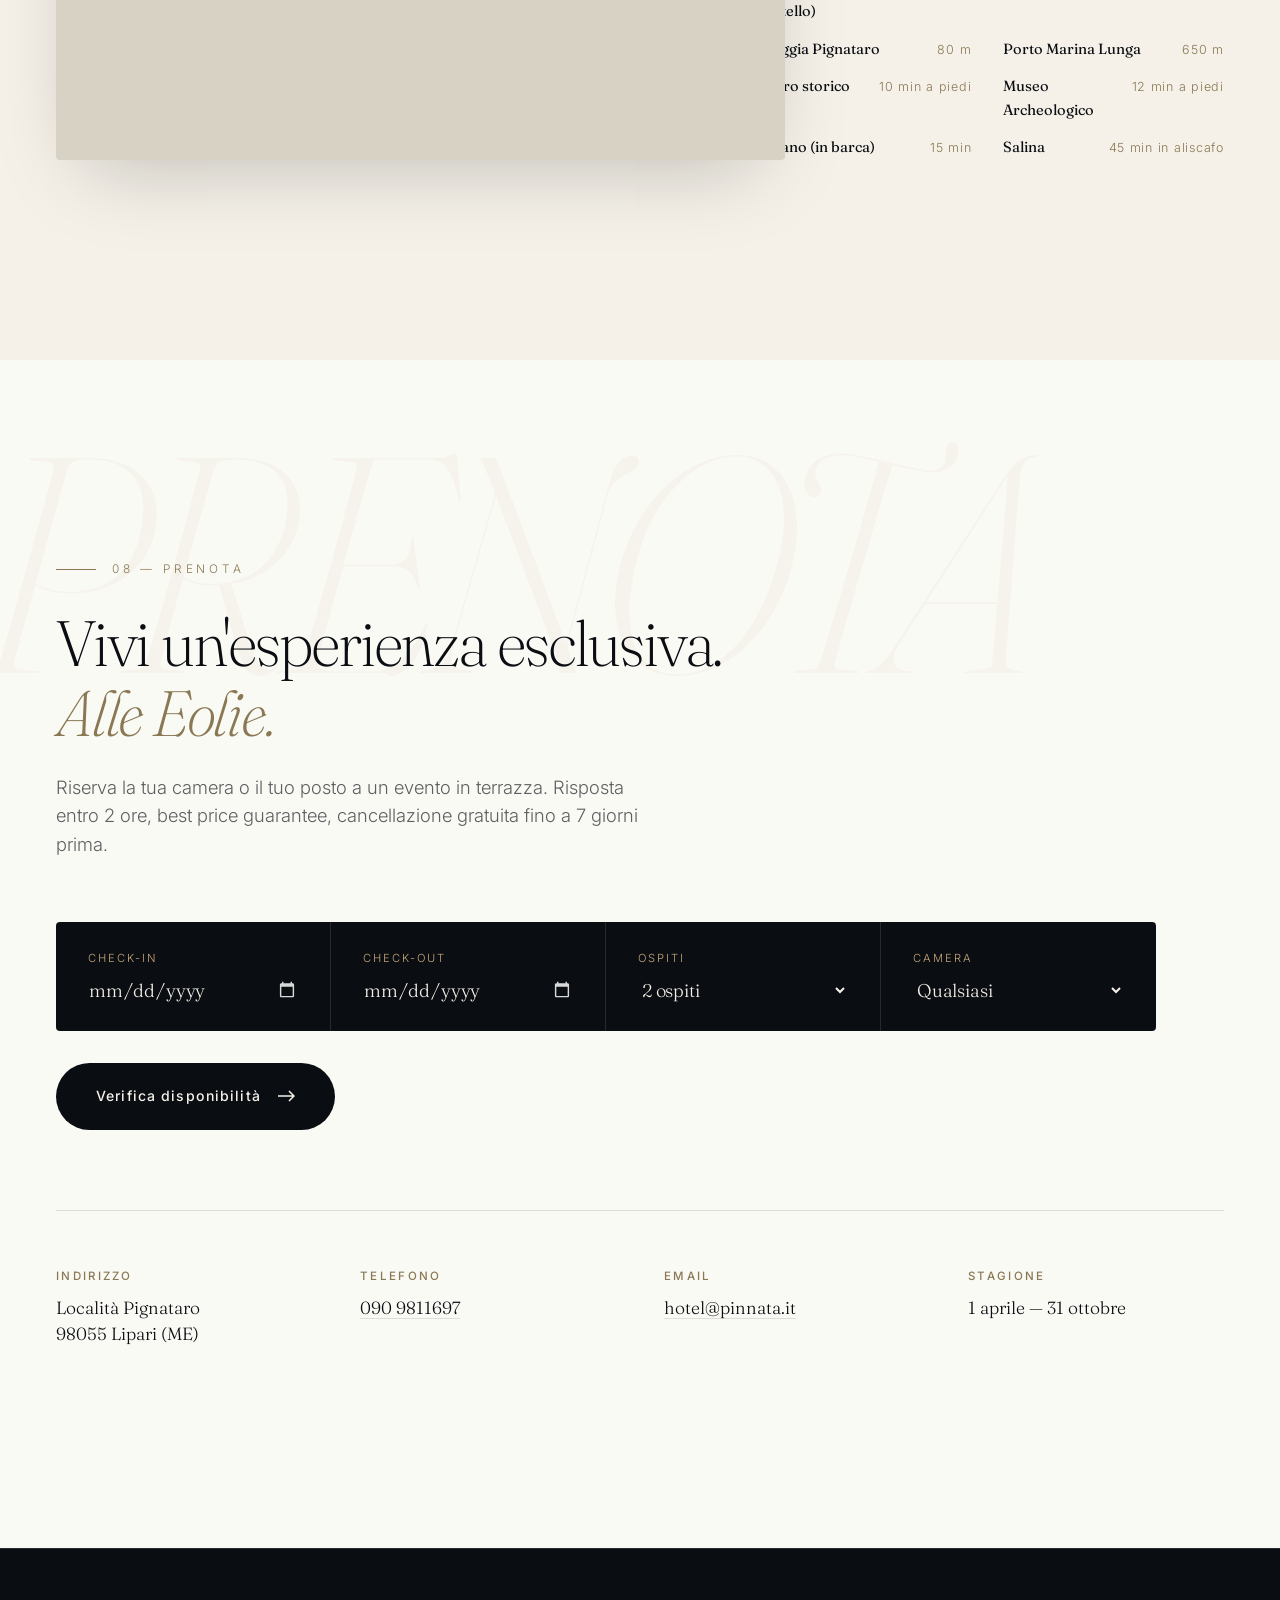
==== commit c79d54be: "Hero slider — 4 slides, panorama from the hotel as opening shot The static hero image is now a quiet" ====
--- a/index.html
+++ b/index.html
@@ -569,17 +569,70 @@
   inset: 0;
   z-index: 0;
 }
-.hero-bg img {
+.hero-slide {
+  position: absolute;
+  inset: 0;
   width: 100%;
   height: 110%;
   object-fit: cover;
-  filter: brightness(.65) saturate(.85);
-  transform: scale(1.05);
-  animation: heroIntro 2.5s 1.2s var(--ease-out) both;
-}
-@keyframes heroIntro {
-  from { transform: scale(1.2); filter: brightness(.4) saturate(.7); }
-  to   { transform: scale(1.05); filter: brightness(.65) saturate(.85); }
+  filter: brightness(.55) saturate(.9);
+  opacity: 0;
+  transform: scale(1.04);
+  transition: opacity 1.6s var(--ease-out);
+  will-change: opacity, transform;
+}
+.hero-slide.is-active {
+  opacity: 1;
+  animation: heroKenBurns 9s linear forwards;
+}
+@keyframes heroKenBurns {
+  from { transform: scale(1.04); }
+  to   { transform: scale(1.13); }
+}
+/* first-load intro: first slide does a deeper fade-in from very dark */
+.hero-slide.is-active.is-first {
+  animation: heroFirstIn 2.4s .2s var(--ease-out) both, heroKenBurns 9s 2.4s linear forwards;
+}
+@keyframes heroFirstIn {
+  from { opacity: 0; filter: brightness(.2) saturate(.5); transform: scale(1.16); }
+  to   { opacity: 1; filter: brightness(.55) saturate(.9); transform: scale(1.04); }
+}
+
+/* Pagination dots */
+.hero-dots {
+  position: absolute;
+  bottom: 110px;
+  right: 56px;
+  z-index: 3;
+  display: flex;
+  flex-direction: column;
+  gap: 10px;
+  opacity: 0;
+  animation: fadeUp 1s 2.8s var(--ease-out) forwards;
+}
+.hero-dot {
+  width: 8px; height: 8px;
+  border-radius: 50%;
+  background: transparent;
+  border: 1px solid rgba(245,241,232,.5);
+  cursor: pointer;
+  padding: 0;
+  transition: all .35s var(--ease);
+  position: relative;
+}
+.hero-dot::after {
+  content: "";
+  position: absolute;
+  inset: -8px;
+}
+.hero-dot:hover { border-color: var(--ivory); }
+.hero-dot.is-active {
+  background: var(--champagne);
+  border-color: var(--champagne);
+  transform: scale(1.2);
+}
+@media (max-width: 1024px) {
+  .hero-dots { right: 22px; bottom: 90px; }
 }
 .hero-bg::after {
   content: "";
@@ -2575,8 +2628,17 @@
 
 <!-- ─── HERO ─── -->
 <section class="hero" id="top">
-  <div class="hero-bg">
-    <img src="https://www.pinnata.it/wp-content/uploads/2023/02/hotel-a-pinnata-lipari-3.jpg" alt="Mare delle Eolie" />
+  <div class="hero-bg" id="heroBg">
+    <img class="hero-slide is-active" src="https://www.pinnata.it/wp-content/uploads/2023/02/panorama-da-Apinnata.jpg" alt="Panorama dall'Hotel A' Pinnata: la Rocca di Lipari e l'isola di Vulcano" />
+    <img class="hero-slide" src="https://www.pinnata.it/wp-content/uploads/2023/02/vulcano-615x410.jpg" alt="Isola di Vulcano vista da Lipari al tramonto" />
+    <img class="hero-slide" src="https://www.pinnata.it/wp-content/uploads/2023/02/hotel-a-pinnata-lipari-3.jpg" alt="Mare di Lipari dall'Hotel A' Pinnata" />
+    <img class="hero-slide" src="https://www.pinnata.it/wp-content/uploads/2023/02/lipari-2-615x410.jpg" alt="Costa di Lipari nelle Isole Eolie" />
+  </div>
+  <div class="hero-dots" aria-label="Indicatore slideshow">
+    <button class="hero-dot is-active" data-slide="0" aria-label="Vai alla slide 1"></button>
+    <button class="hero-dot" data-slide="1" aria-label="Vai alla slide 2"></button>
+    <button class="hero-dot" data-slide="2" aria-label="Vai alla slide 3"></button>
+    <button class="hero-dot" data-slide="3" aria-label="Vai alla slide 4"></button>
   </div>
 
   <div class="hero-content">
@@ -3585,6 +3647,41 @@
   window.addEventListener('scroll', onScroll, { passive: true });
   onScroll();
 
+  /* ─── HERO SLIDER ─── */
+  (() => {
+    const slides = document.querySelectorAll('.hero-slide');
+    const dots = document.querySelectorAll('.hero-dot');
+    if (slides.length < 2) return;
+    let idx = 0;
+    let timer = null;
+    const INTERVAL = 7500;
+
+    // mark first slide for special intro animation
+    slides[0].classList.add('is-first');
+
+    const go = (next) => {
+      if (next === idx) return;
+      slides[idx].classList.remove('is-active', 'is-first');
+      dots[idx]?.classList.remove('is-active');
+      idx = (next + slides.length) % slides.length;
+      slides[idx].classList.add('is-active');
+      dots[idx]?.classList.add('is-active');
+    };
+    const tick = () => go(idx + 1);
+    const start = () => { stop(); timer = setInterval(tick, INTERVAL); };
+    const stop = () => { if (timer) clearInterval(timer); timer = null; };
+
+    dots.forEach((d, i) => d.addEventListener('click', () => { go(i); start(); }));
+
+    // pause when tab hidden
+    document.addEventListener('visibilitychange', () => {
+      if (document.hidden) stop(); else start();
+    });
+
+    // start after first slide intro completes
+    setTimeout(start, 2400);
+  })();
+
   /* ─── MOBILE BURGER MENU ─── */
   const burger = document.getElementById('navBurger');
   const mobile = document.getElementById('navMobile');
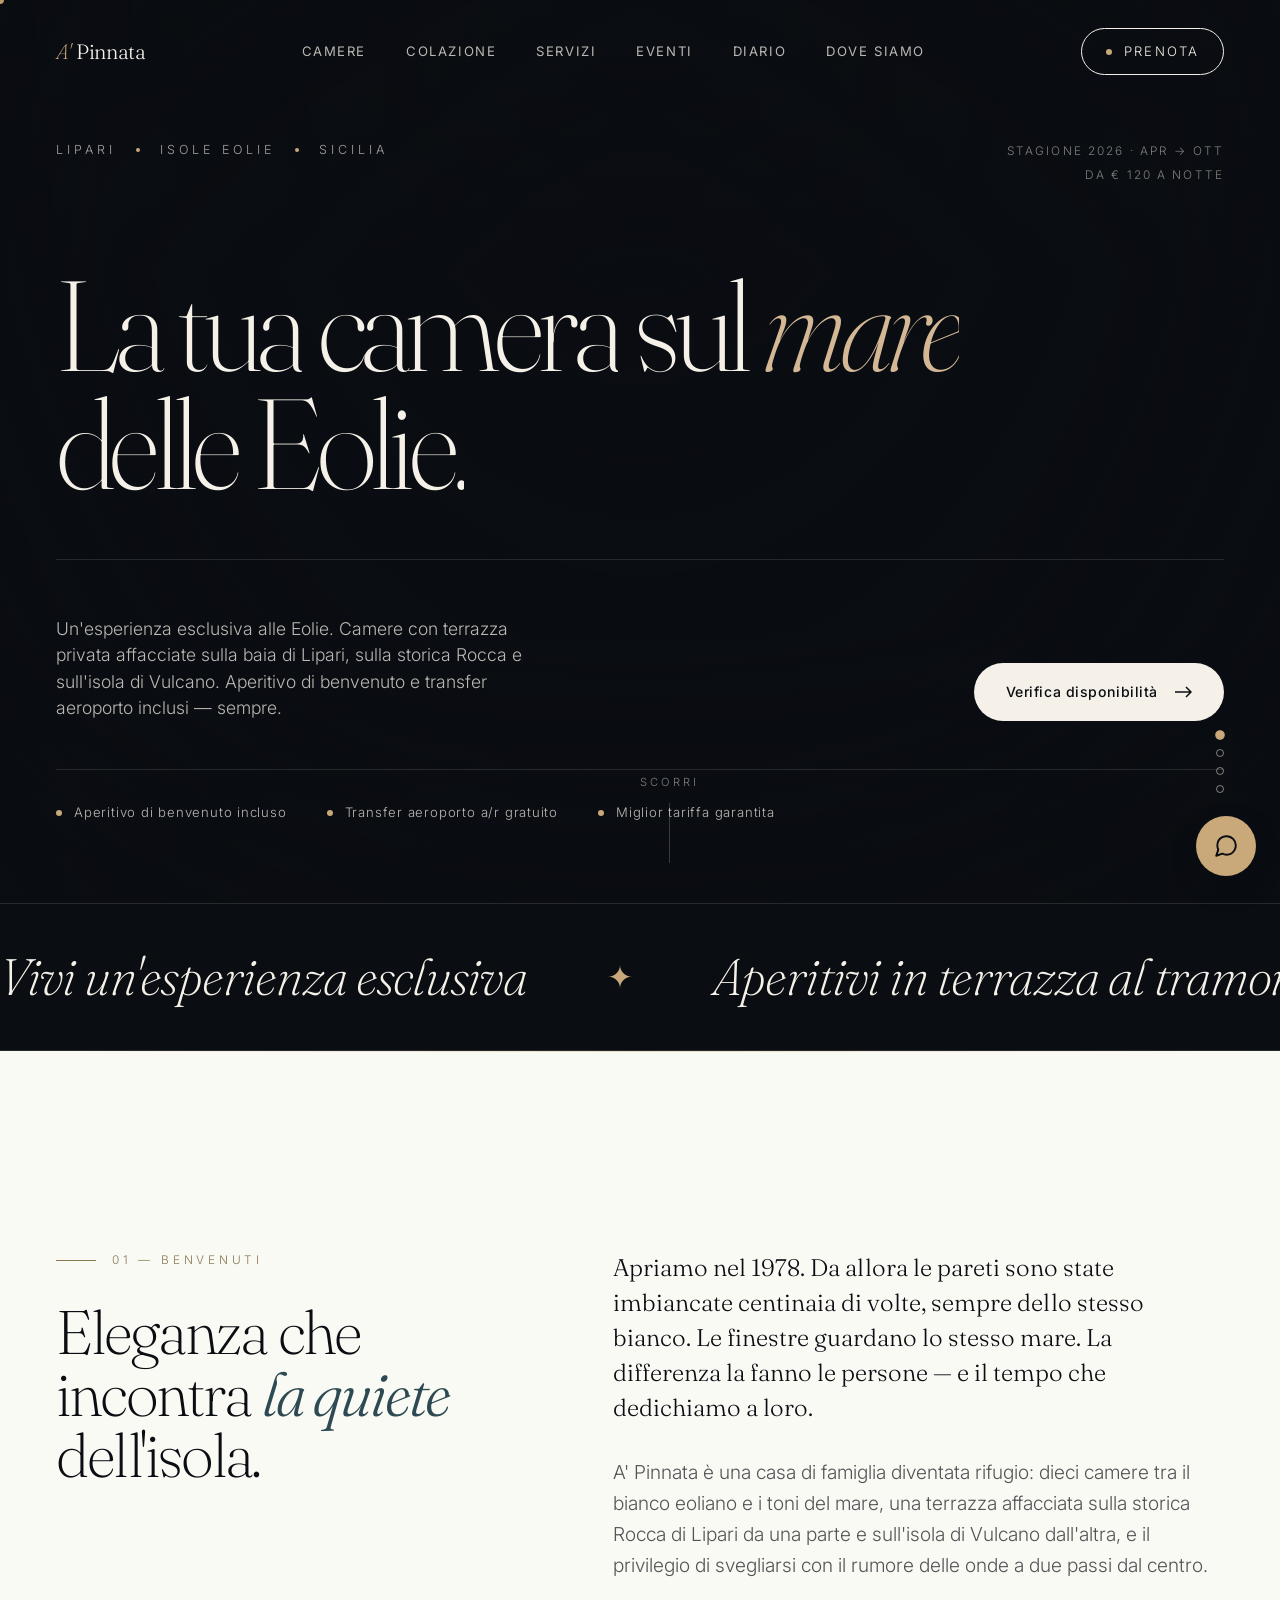
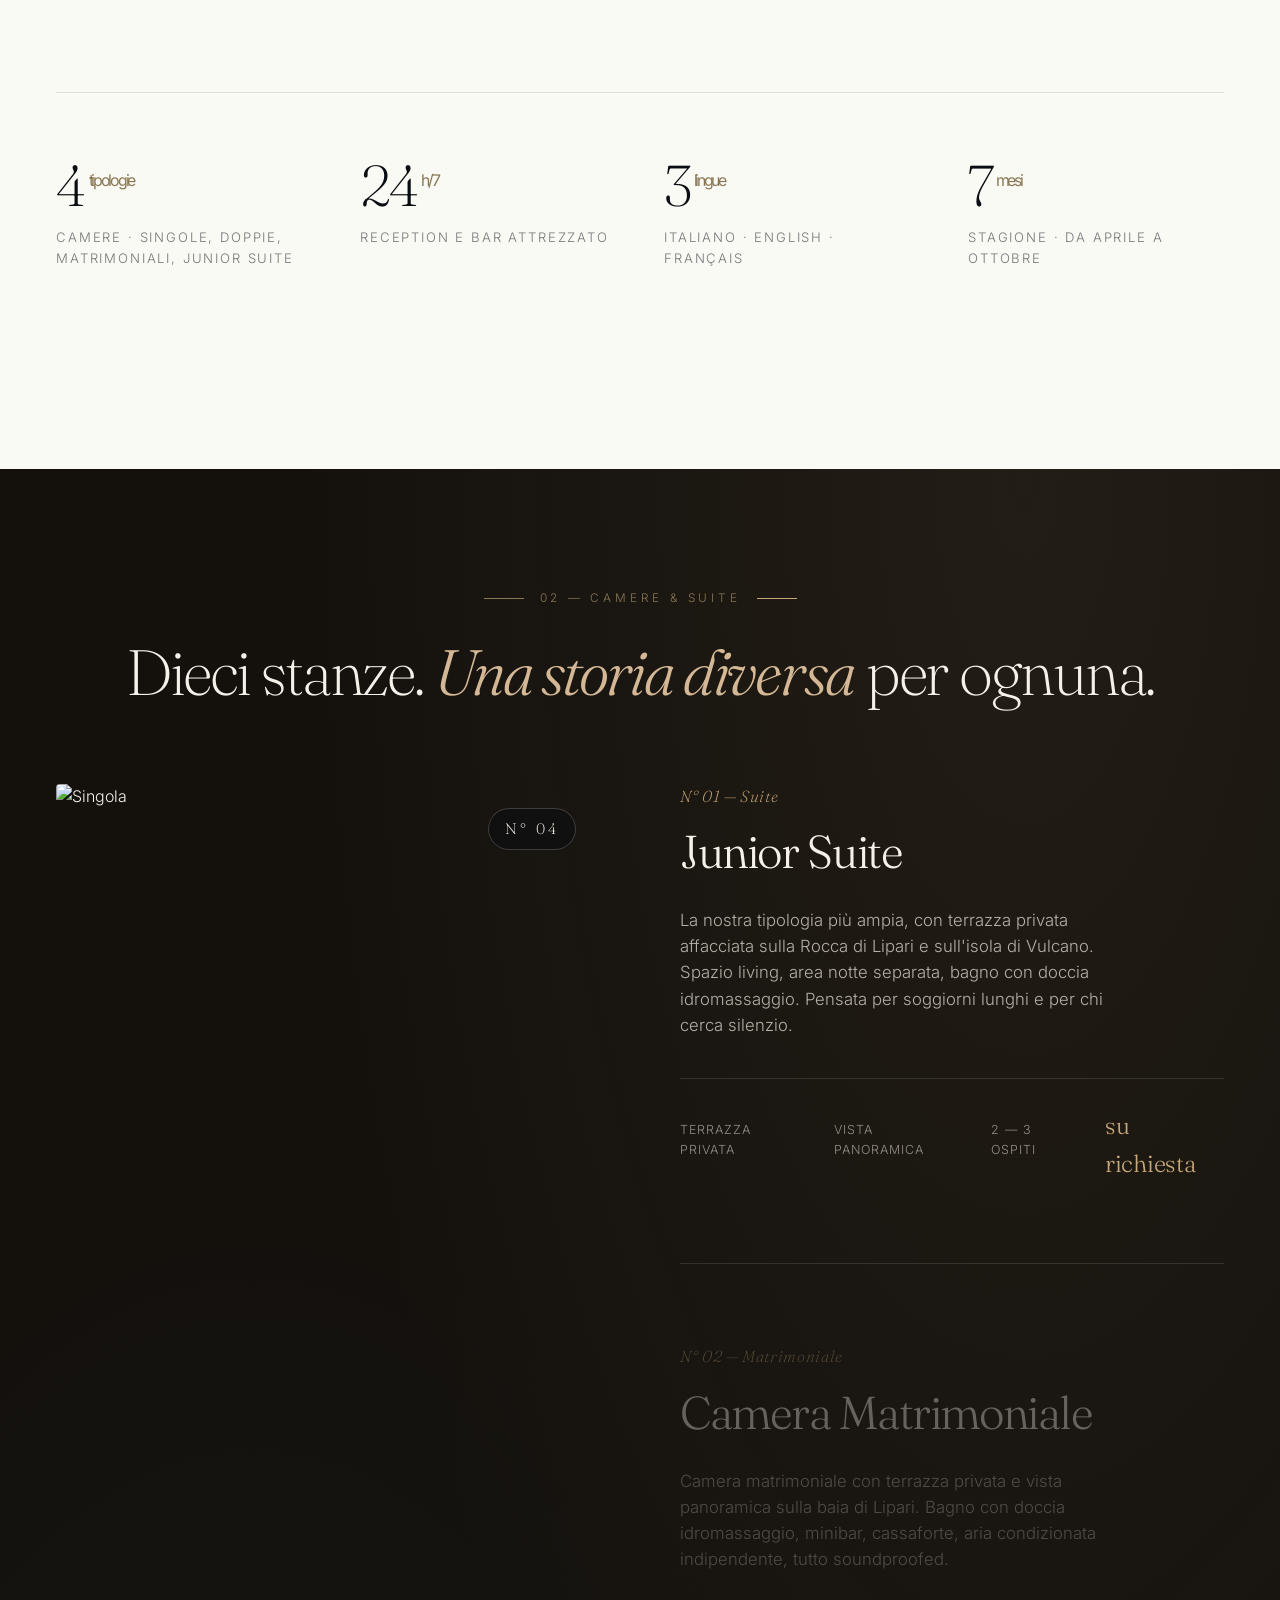
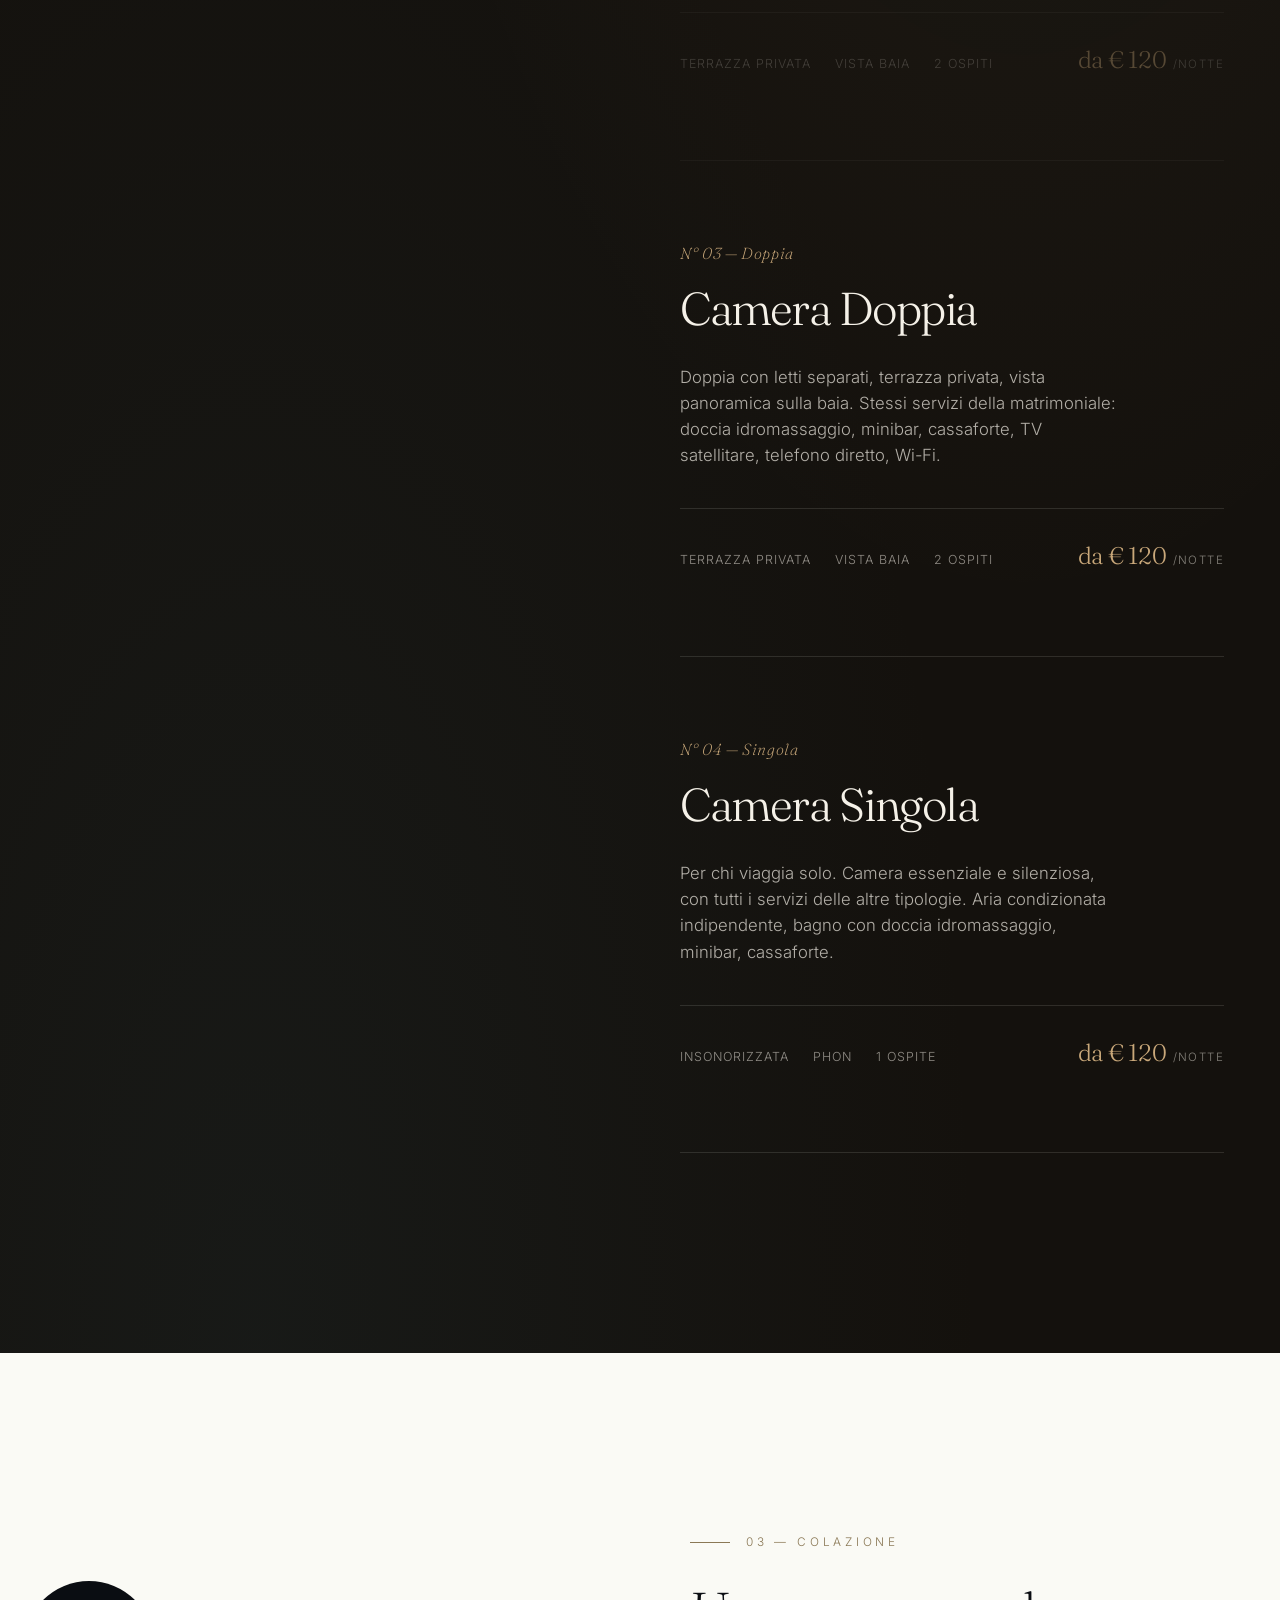
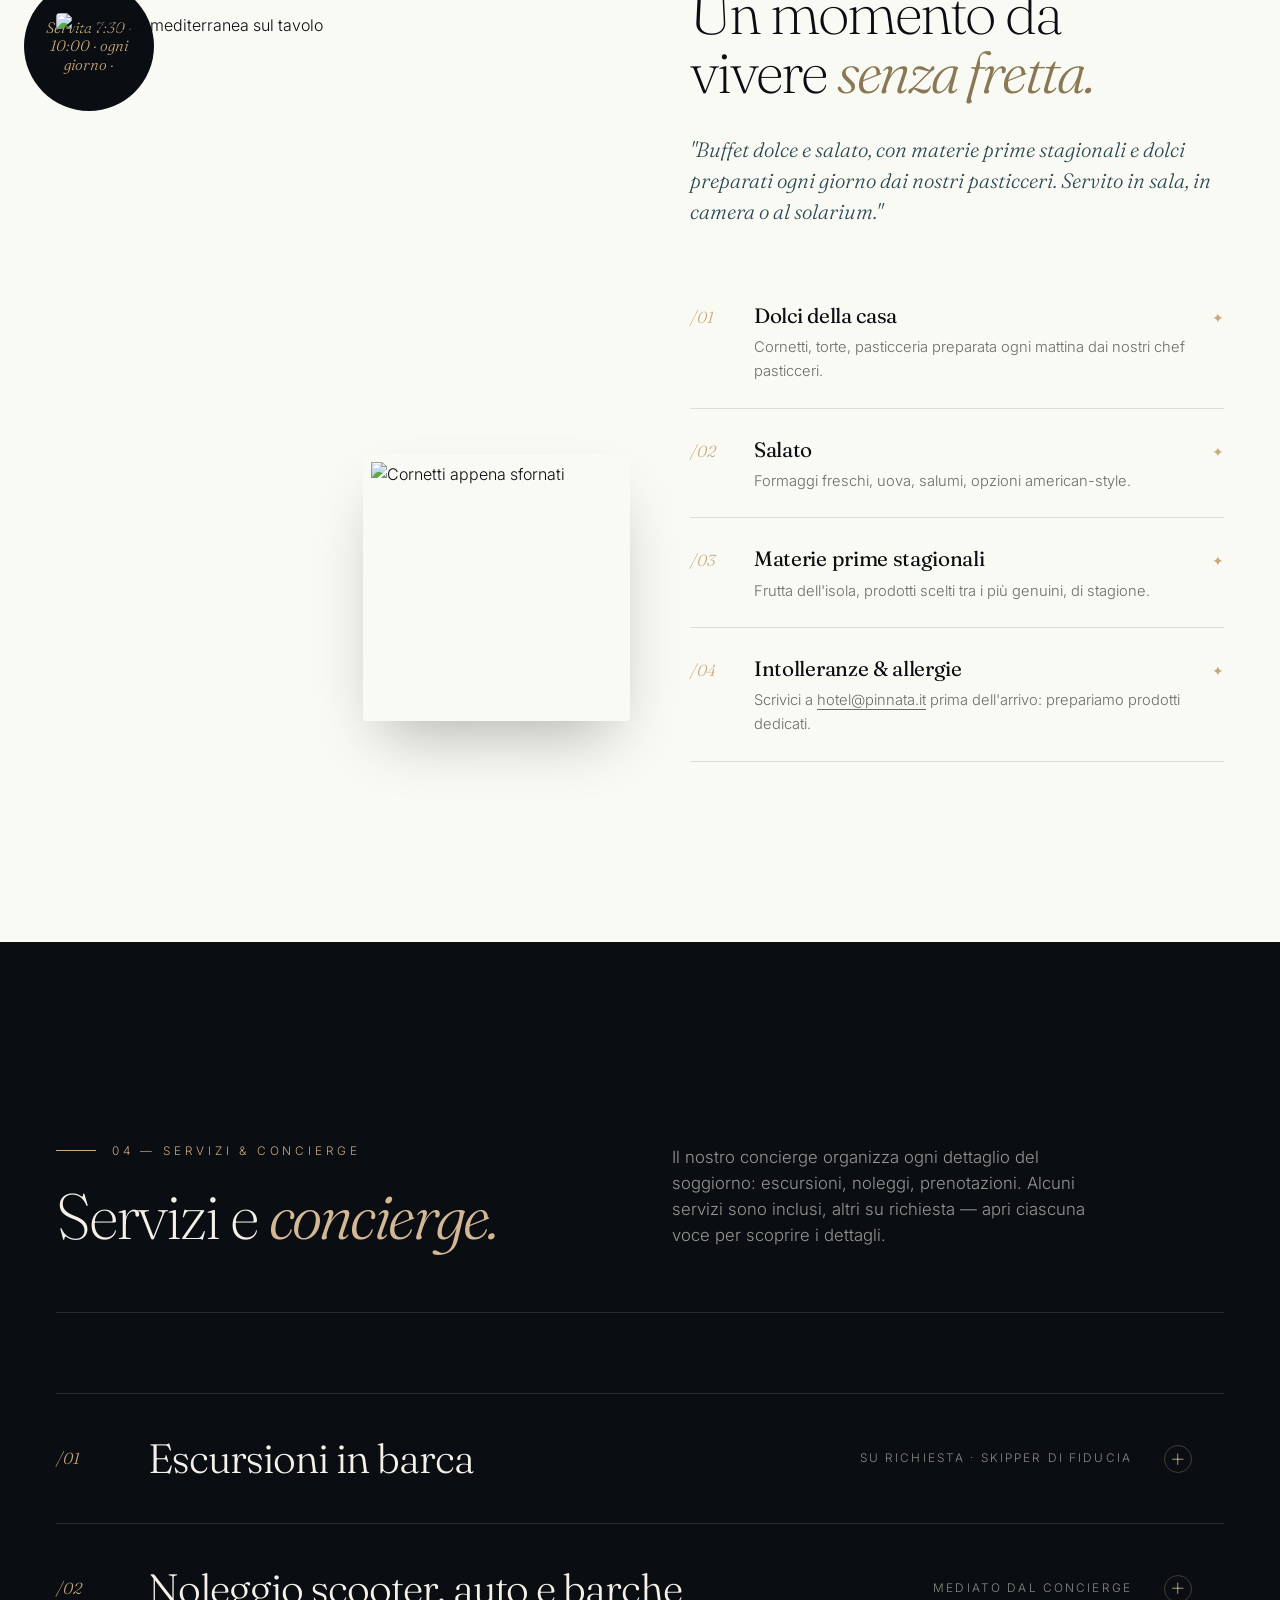
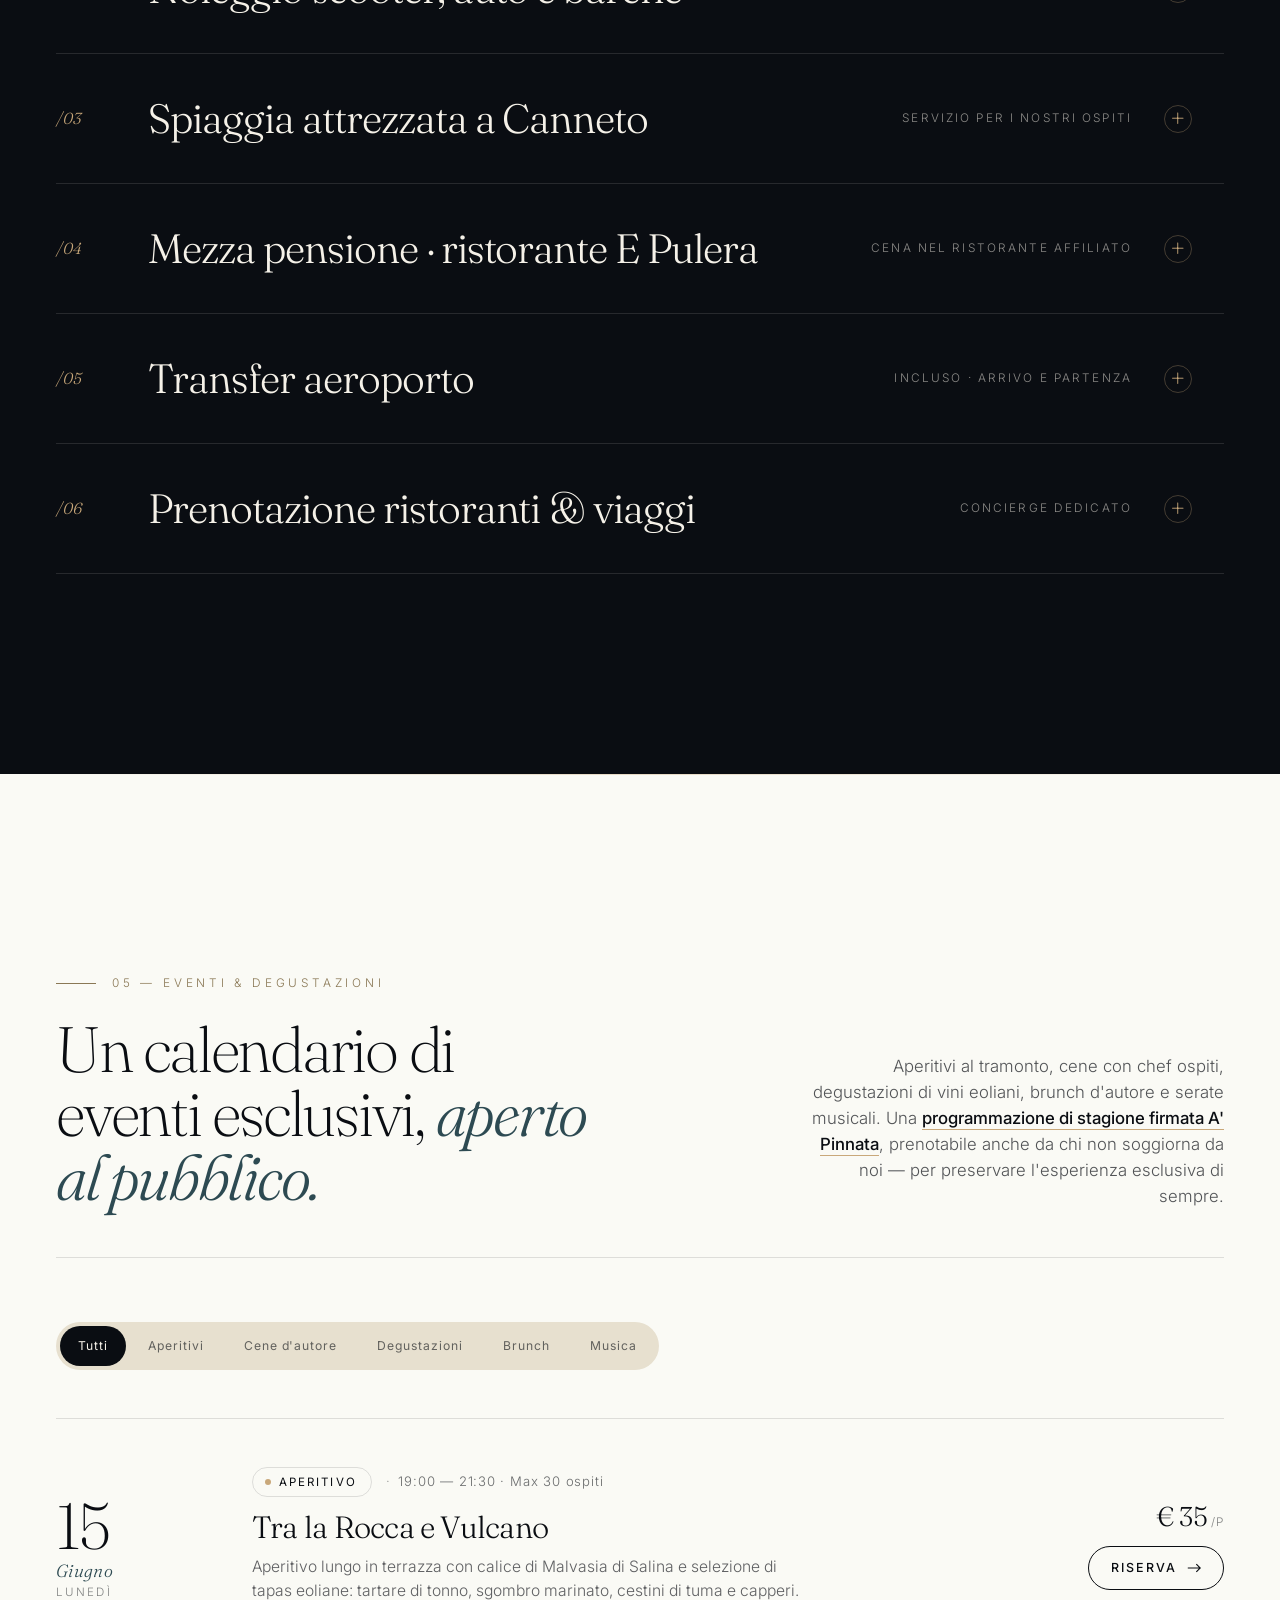
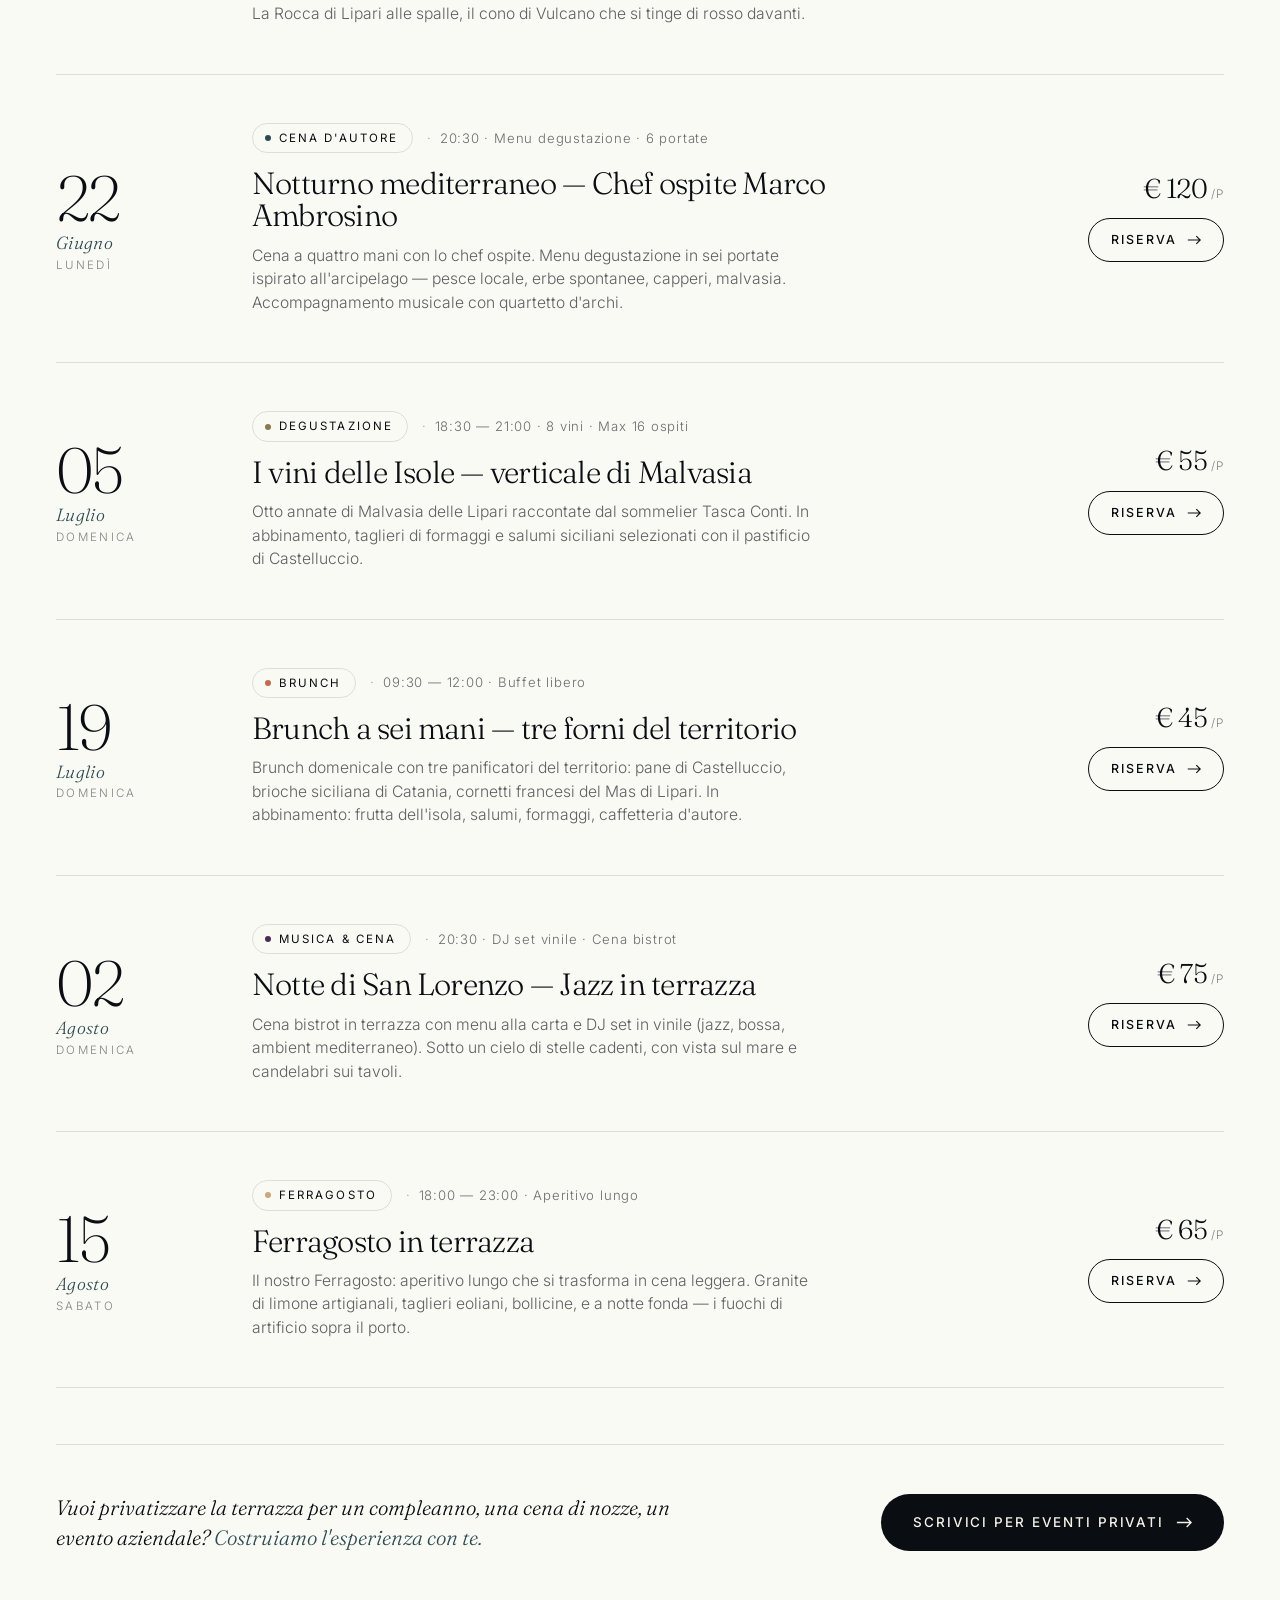
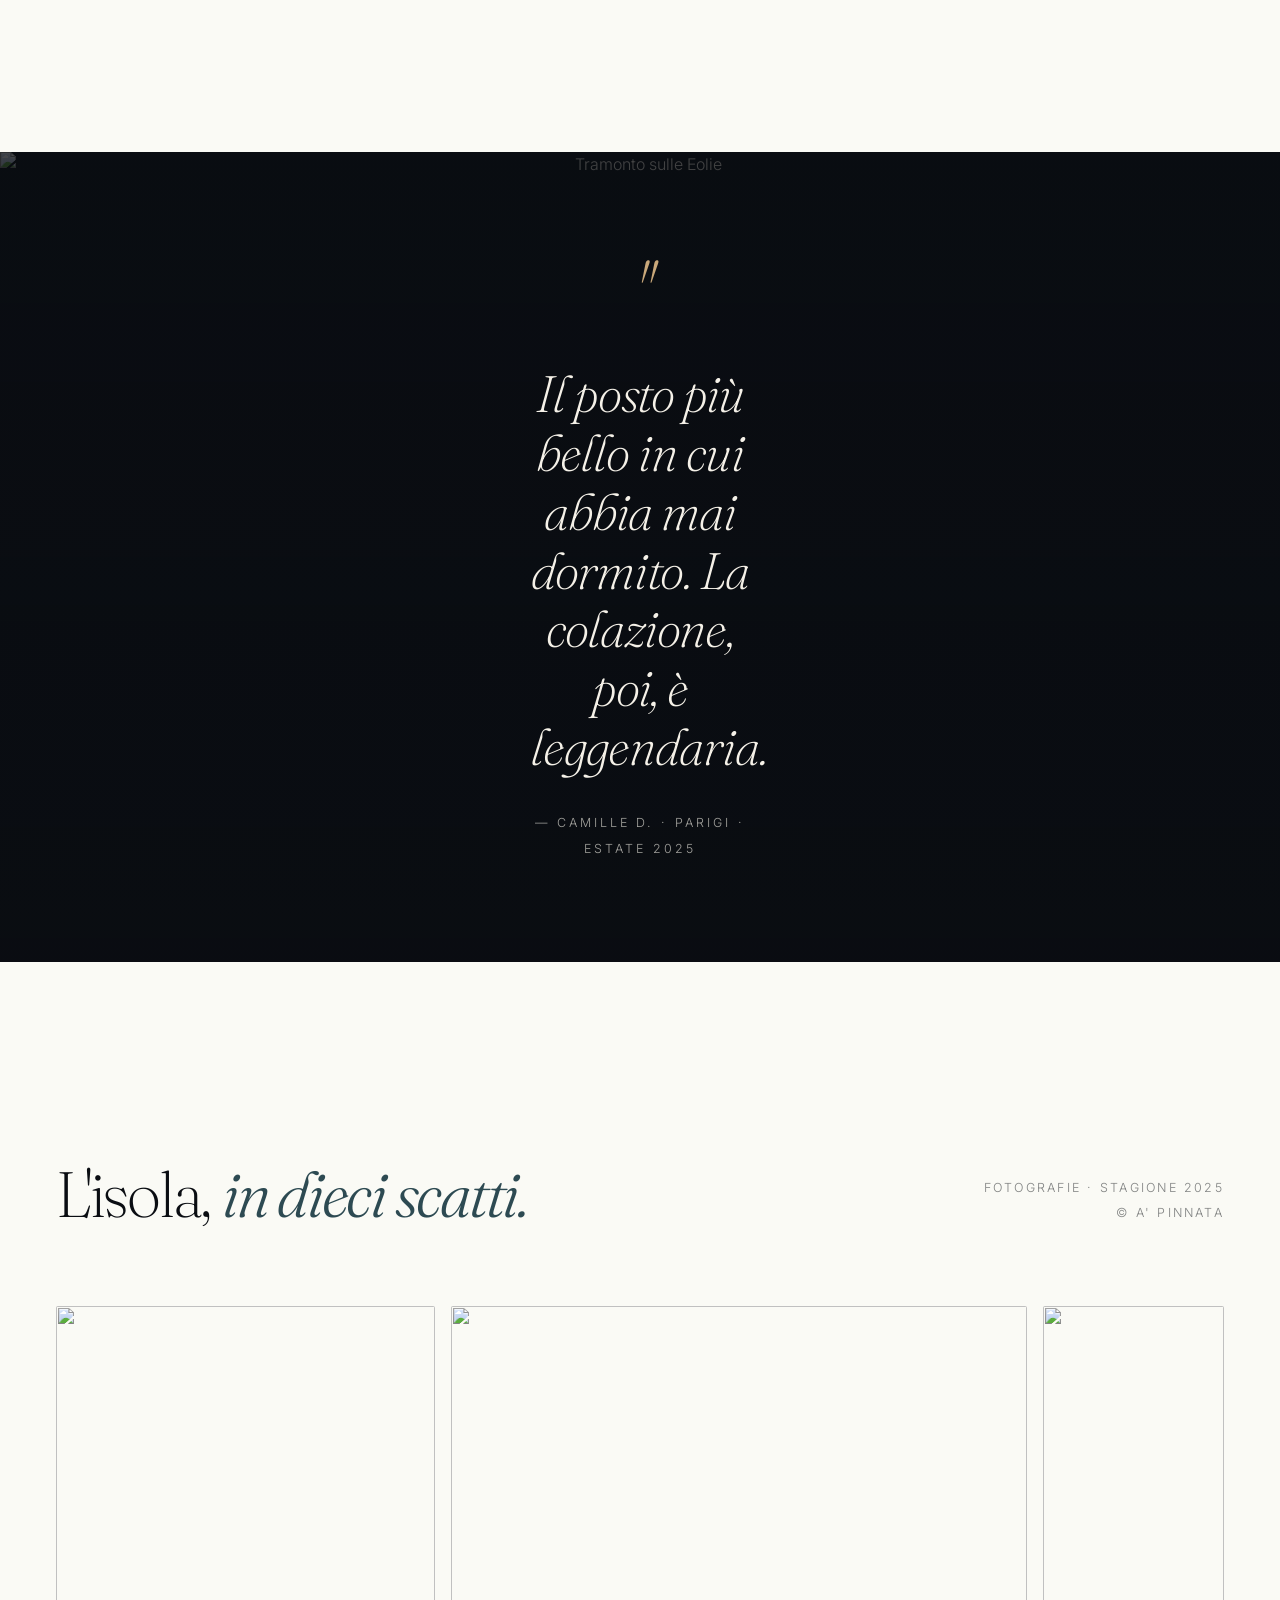
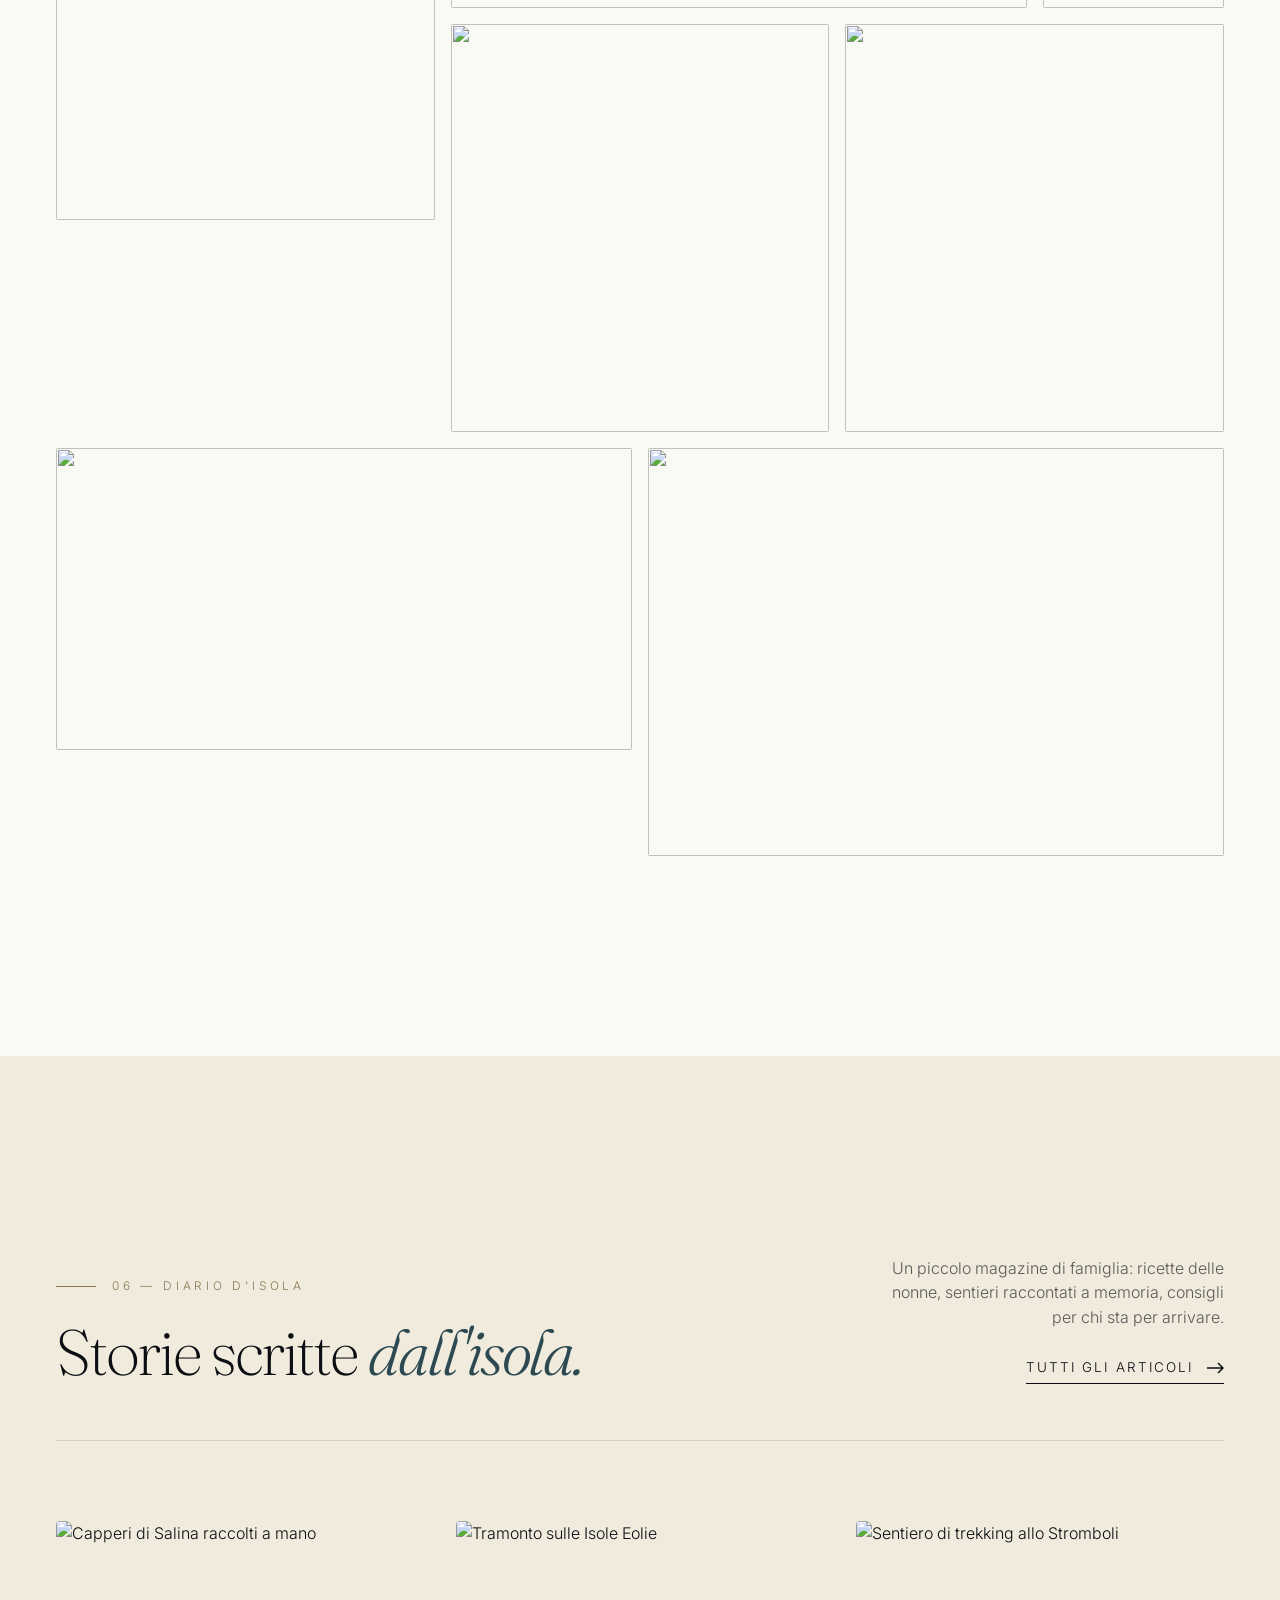
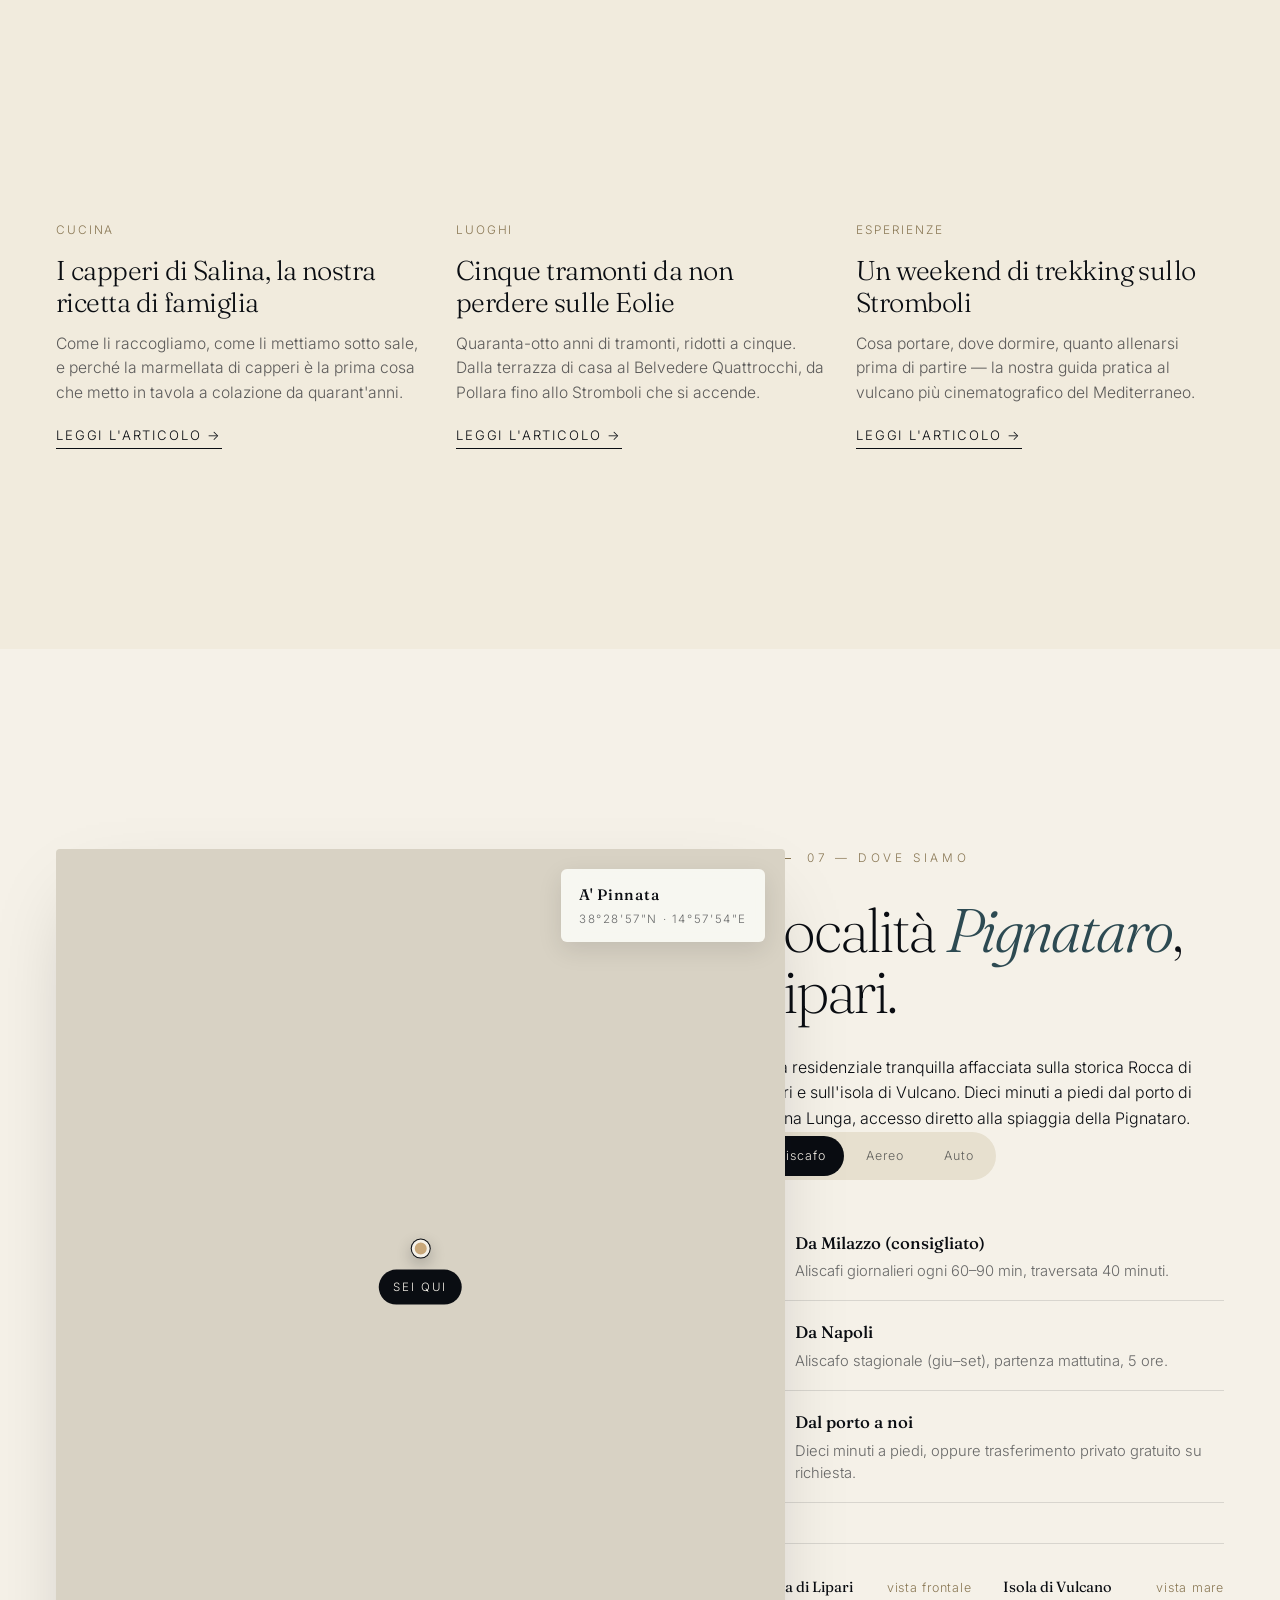
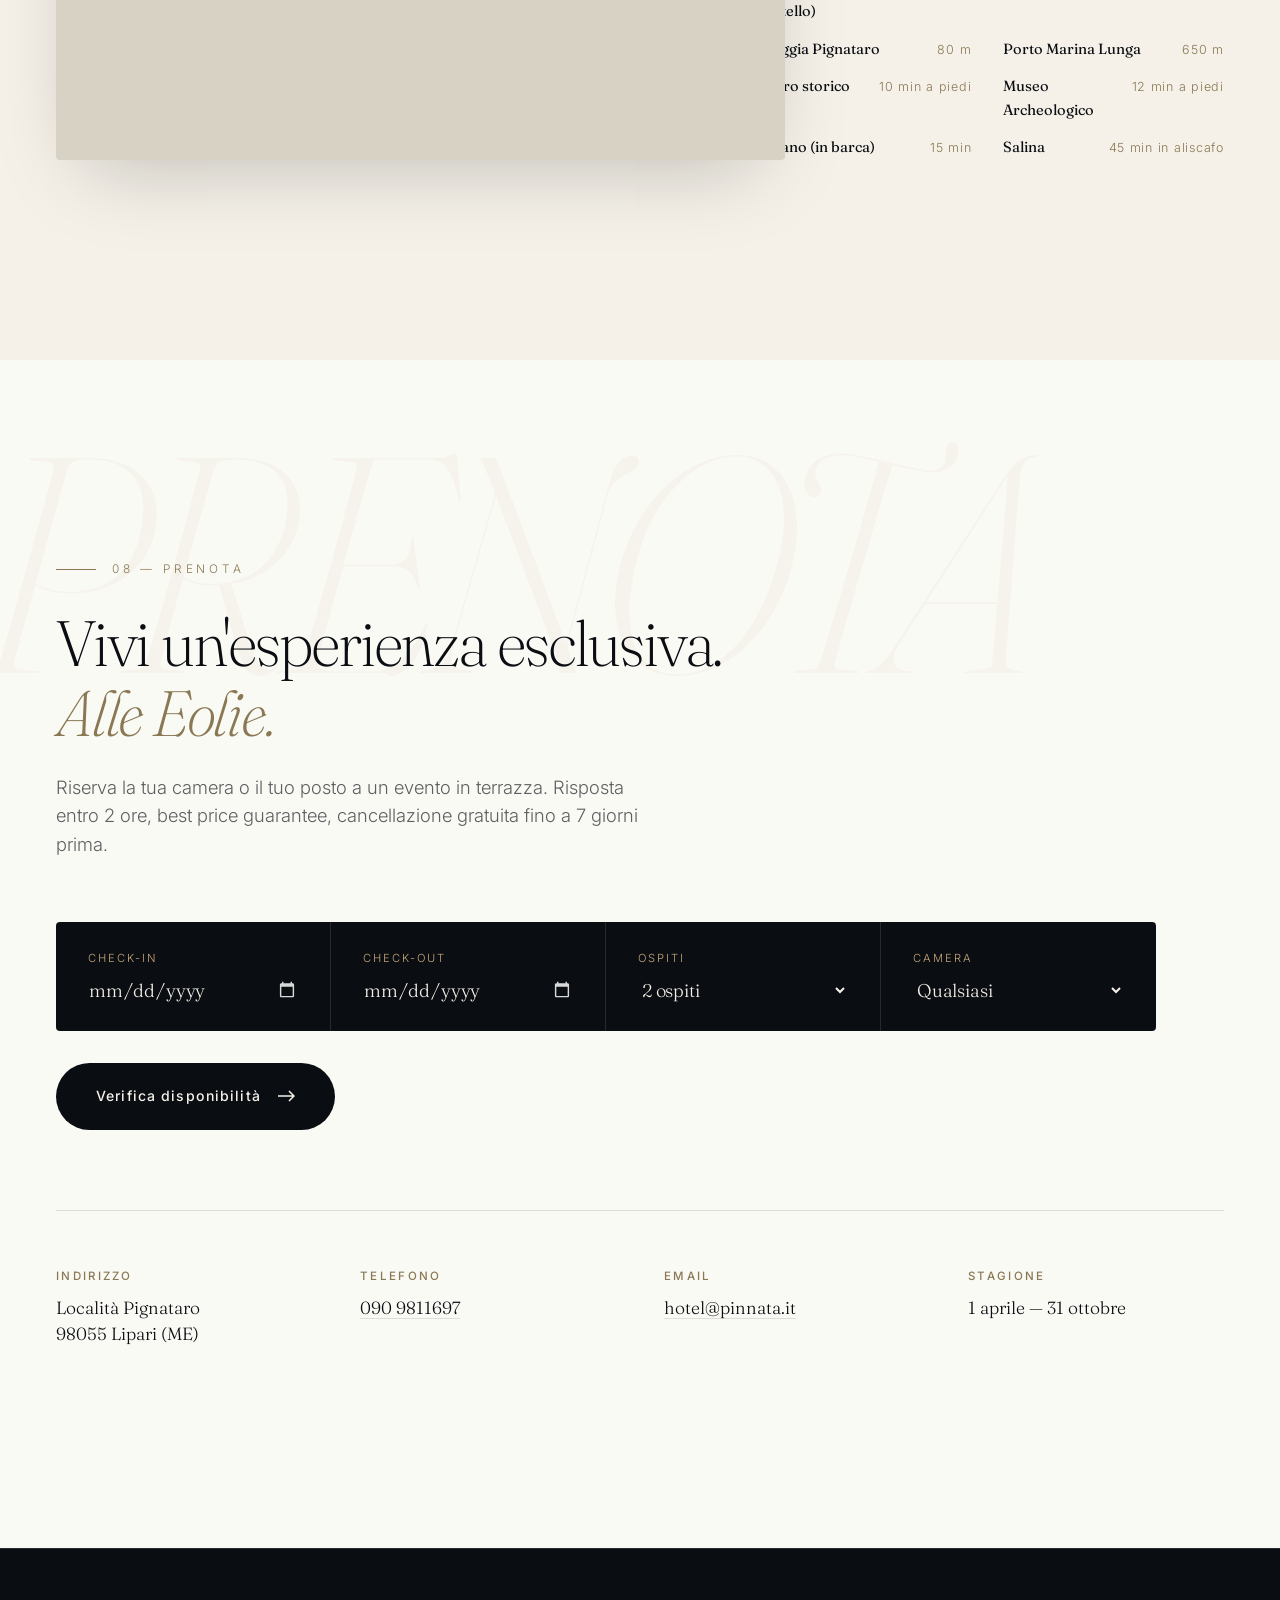
==== commit b1ce2ce0: "Add AI chat widget + fix broken capperi image CHAT WIDGET (chat.js): Self-contained intent-matching " ====
--- a/index.html
+++ b/index.html
@@ -3309,7 +3309,7 @@
 
       <article class="blog-card reveal">
         <a href="/diario" class="blog-card-img hover-target" aria-label="Leggi: I capperi di Salina">
-          <img src="https://www.pinnata.it/wp-content/uploads/2023/02/colazione-7.jpg" alt="Capperi di Salina raccolti a mano" loading="lazy" />
+          <img src="https://images.unsplash.com/photo-1452696193712-6cabf5103b63?auto=format&fit=crop&w=1400&q=80" alt="Capperi di Salina raccolti a mano" loading="lazy" />
         </a>
         <div class="blog-card-meta">
           <span>Cucina</span>
@@ -3906,5 +3906,6 @@
   });
 })();
 </script>
+<script src="chat.js" defer></script>
 </body>
 </html>
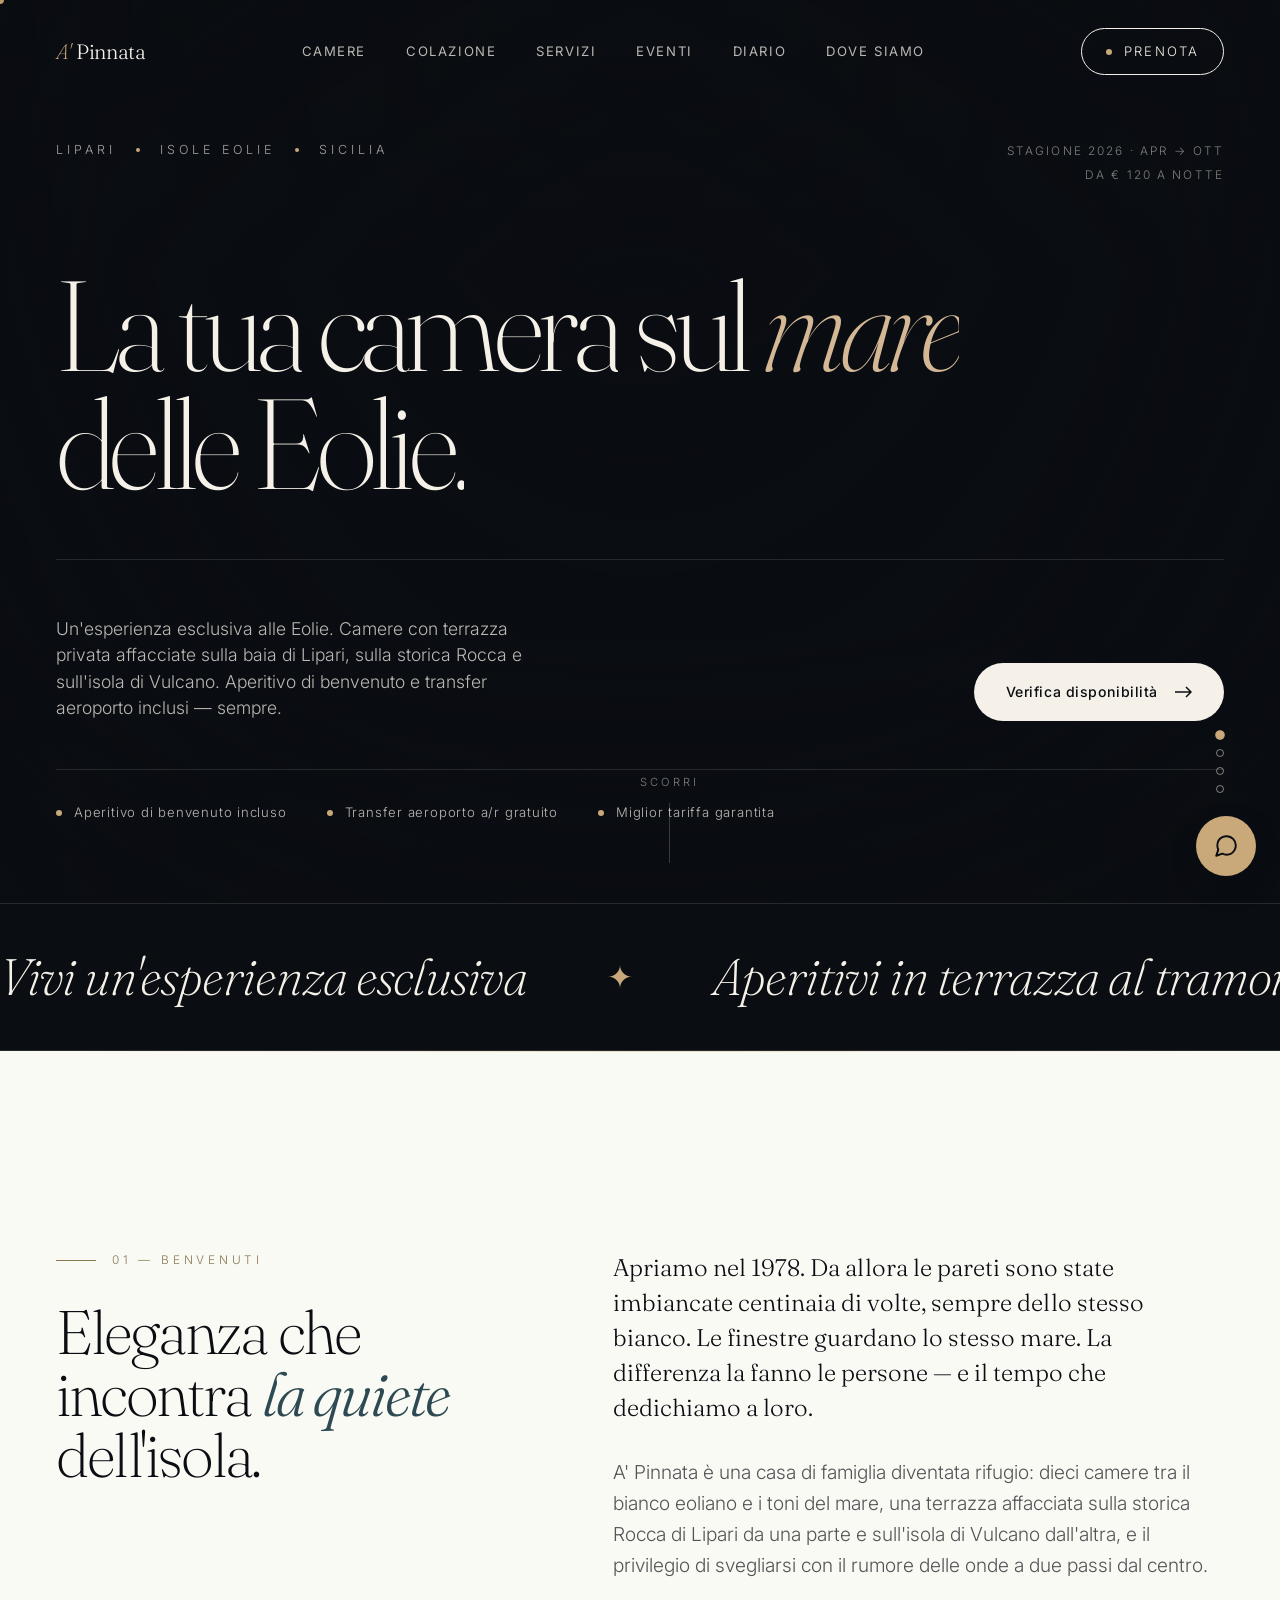
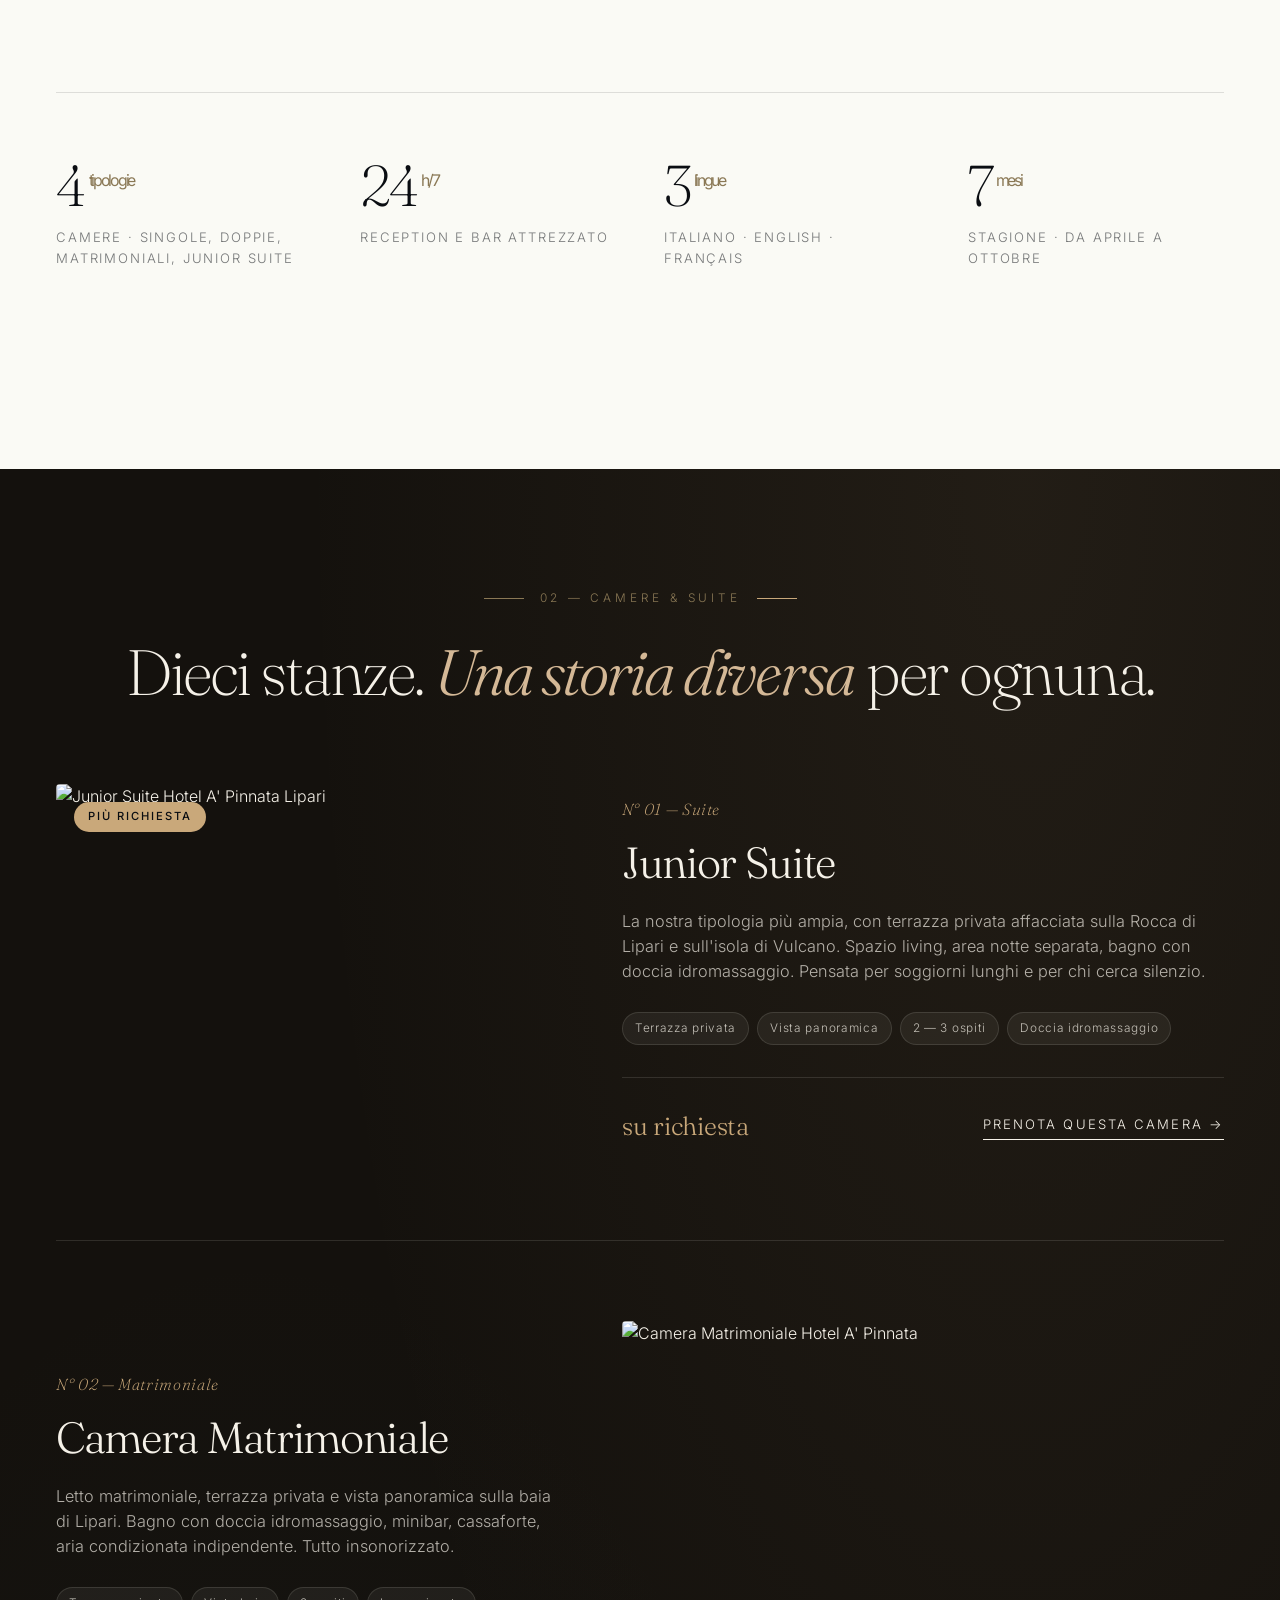
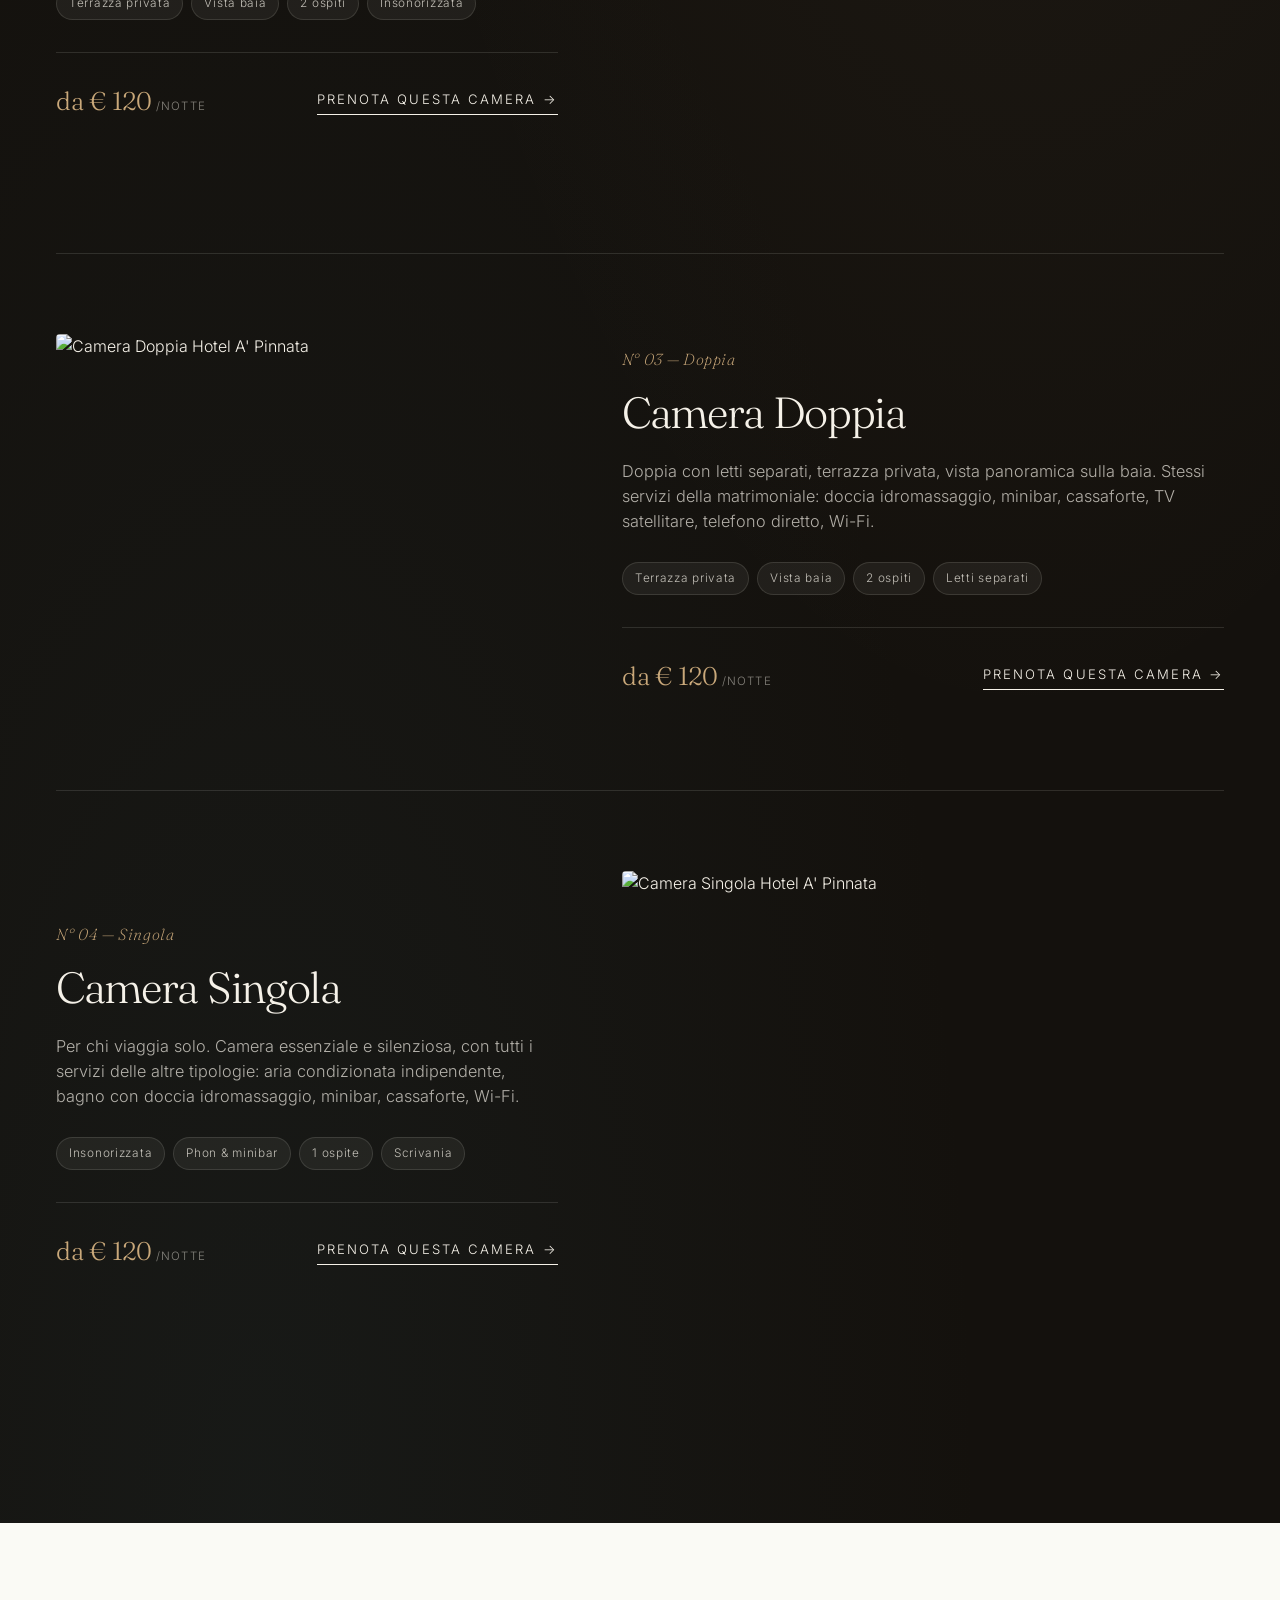
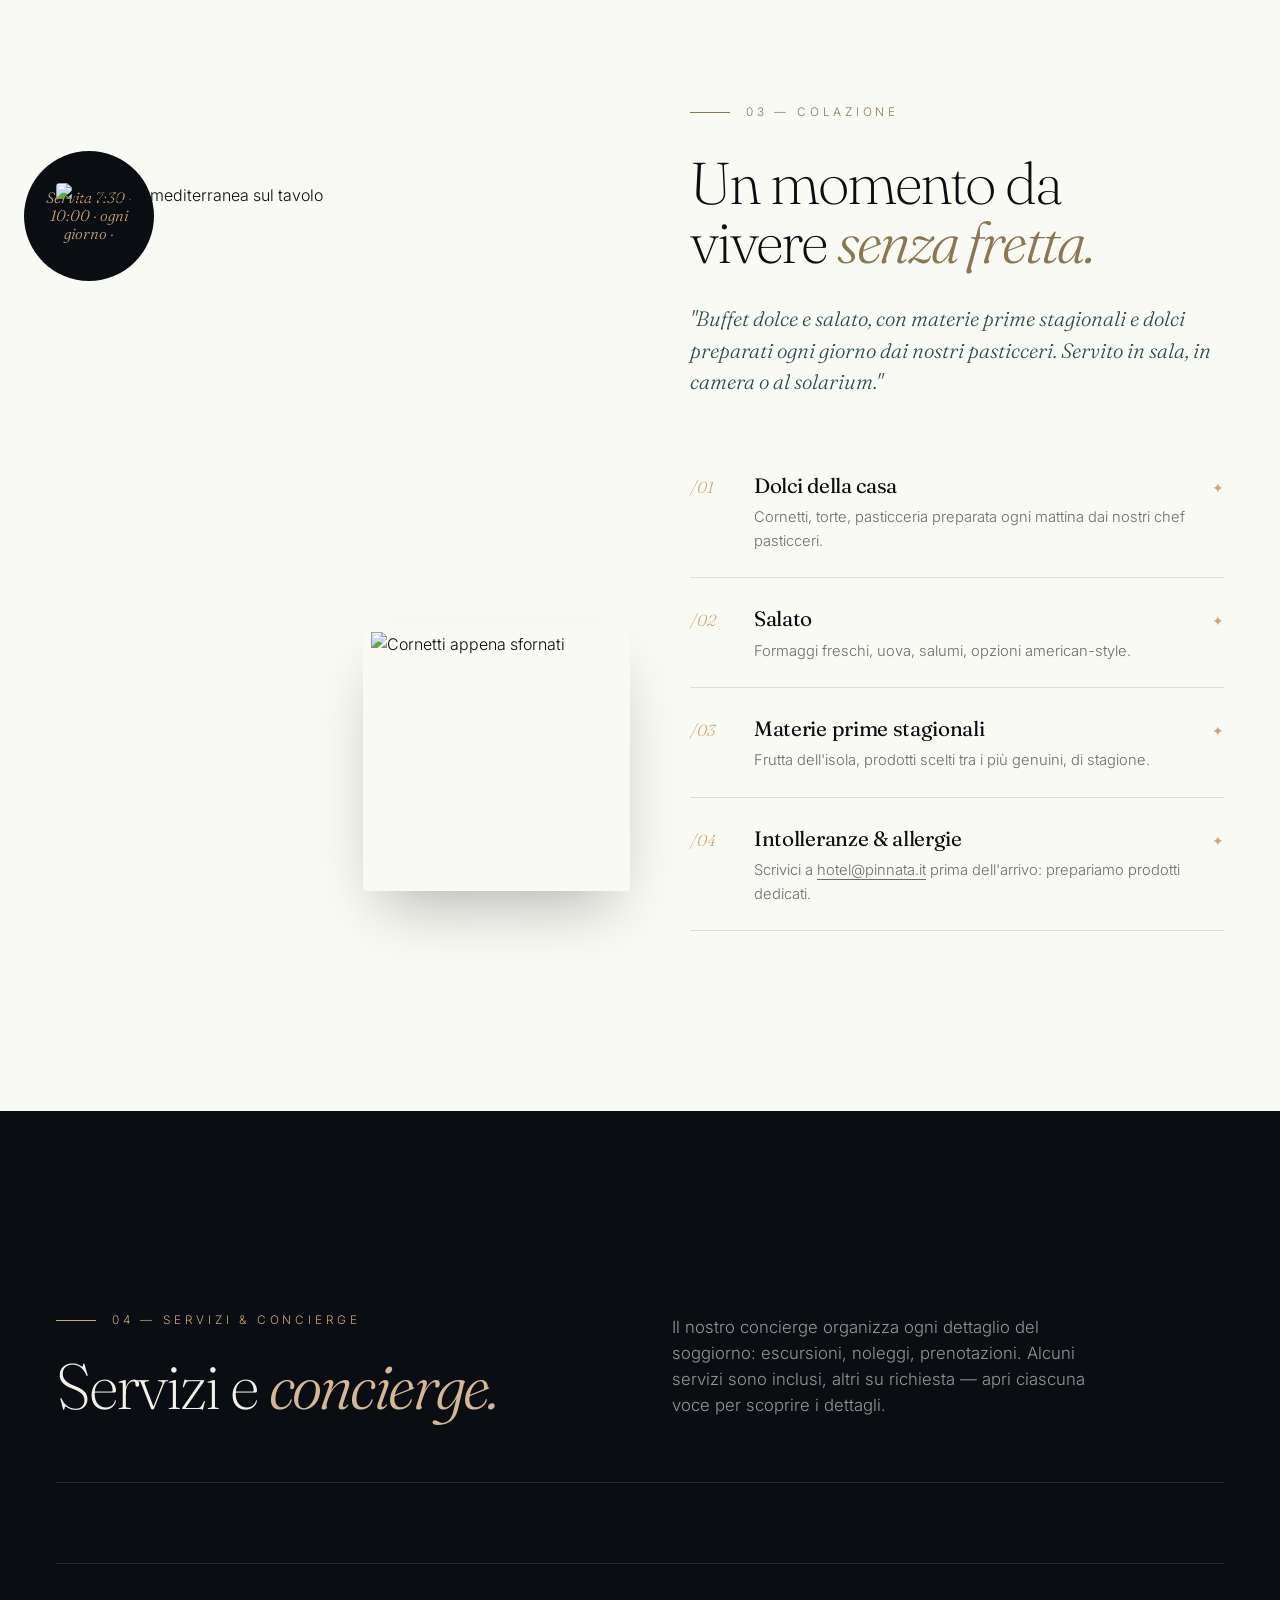
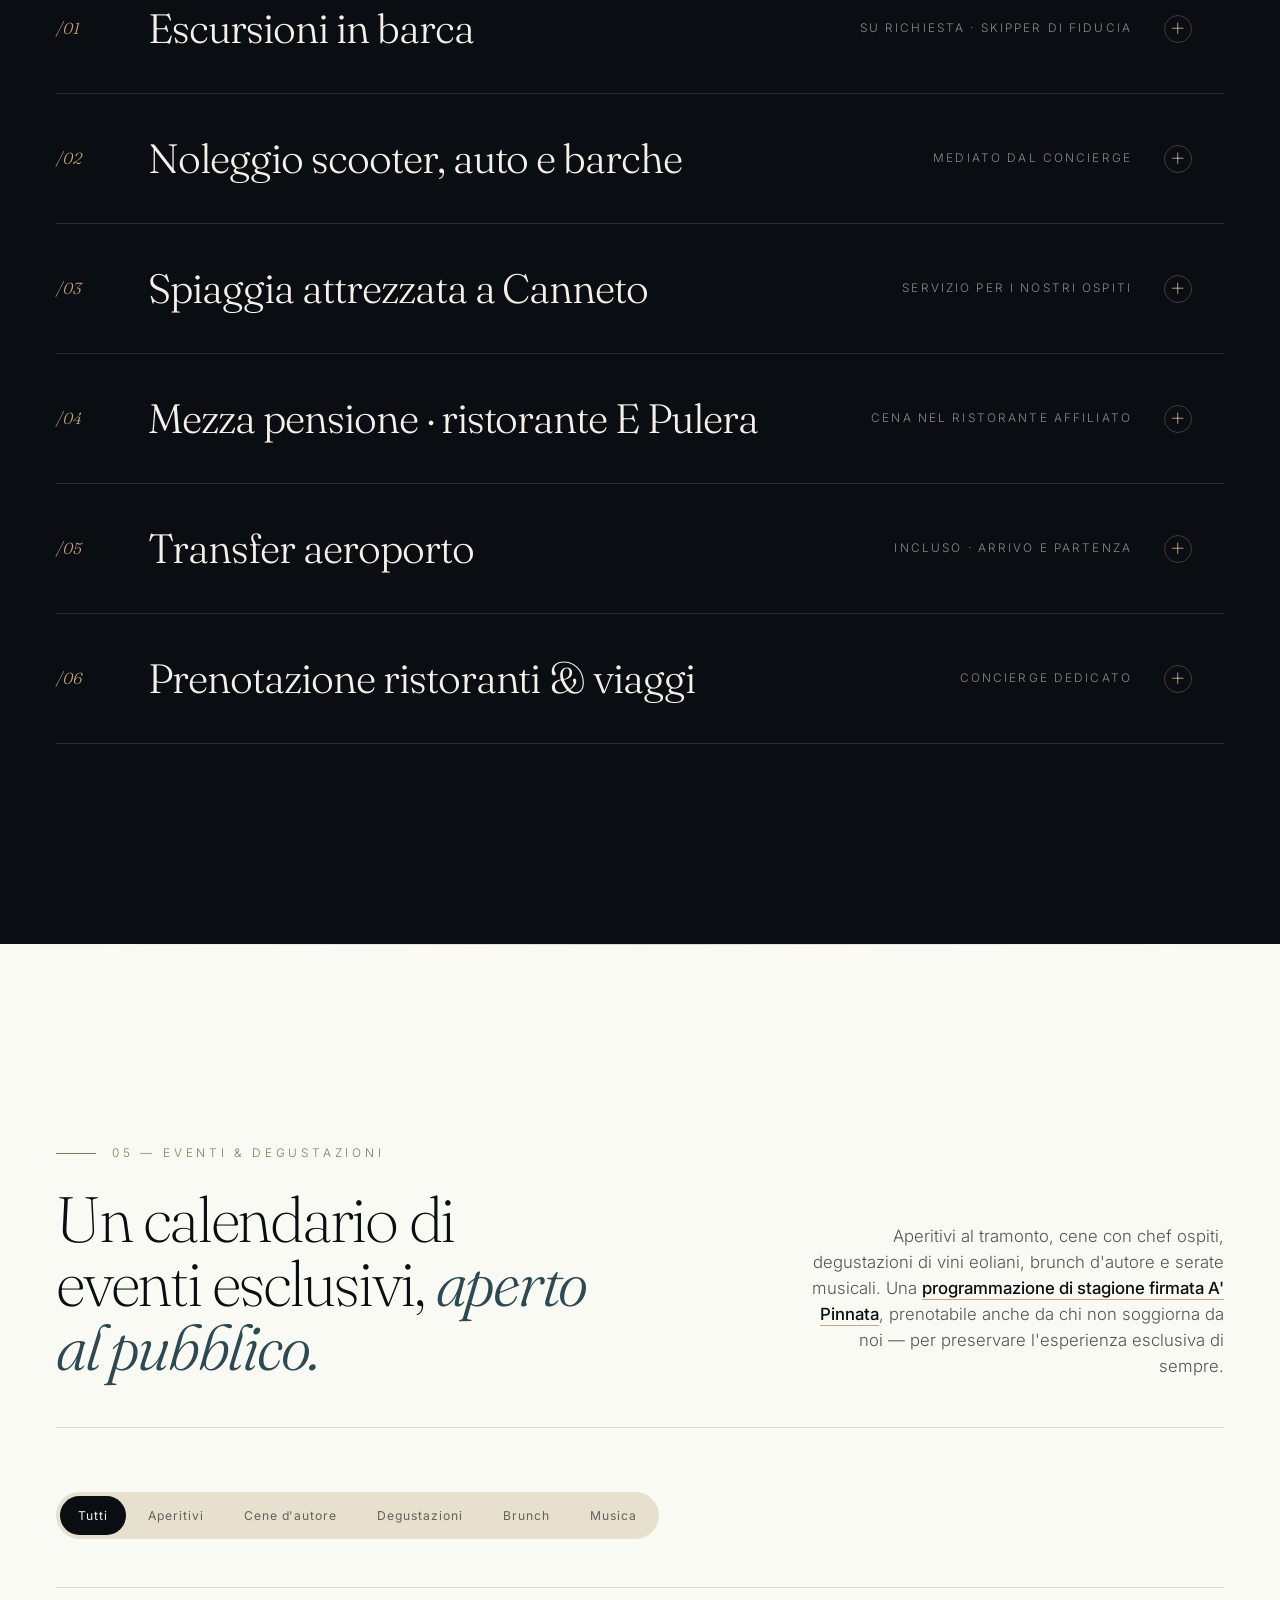
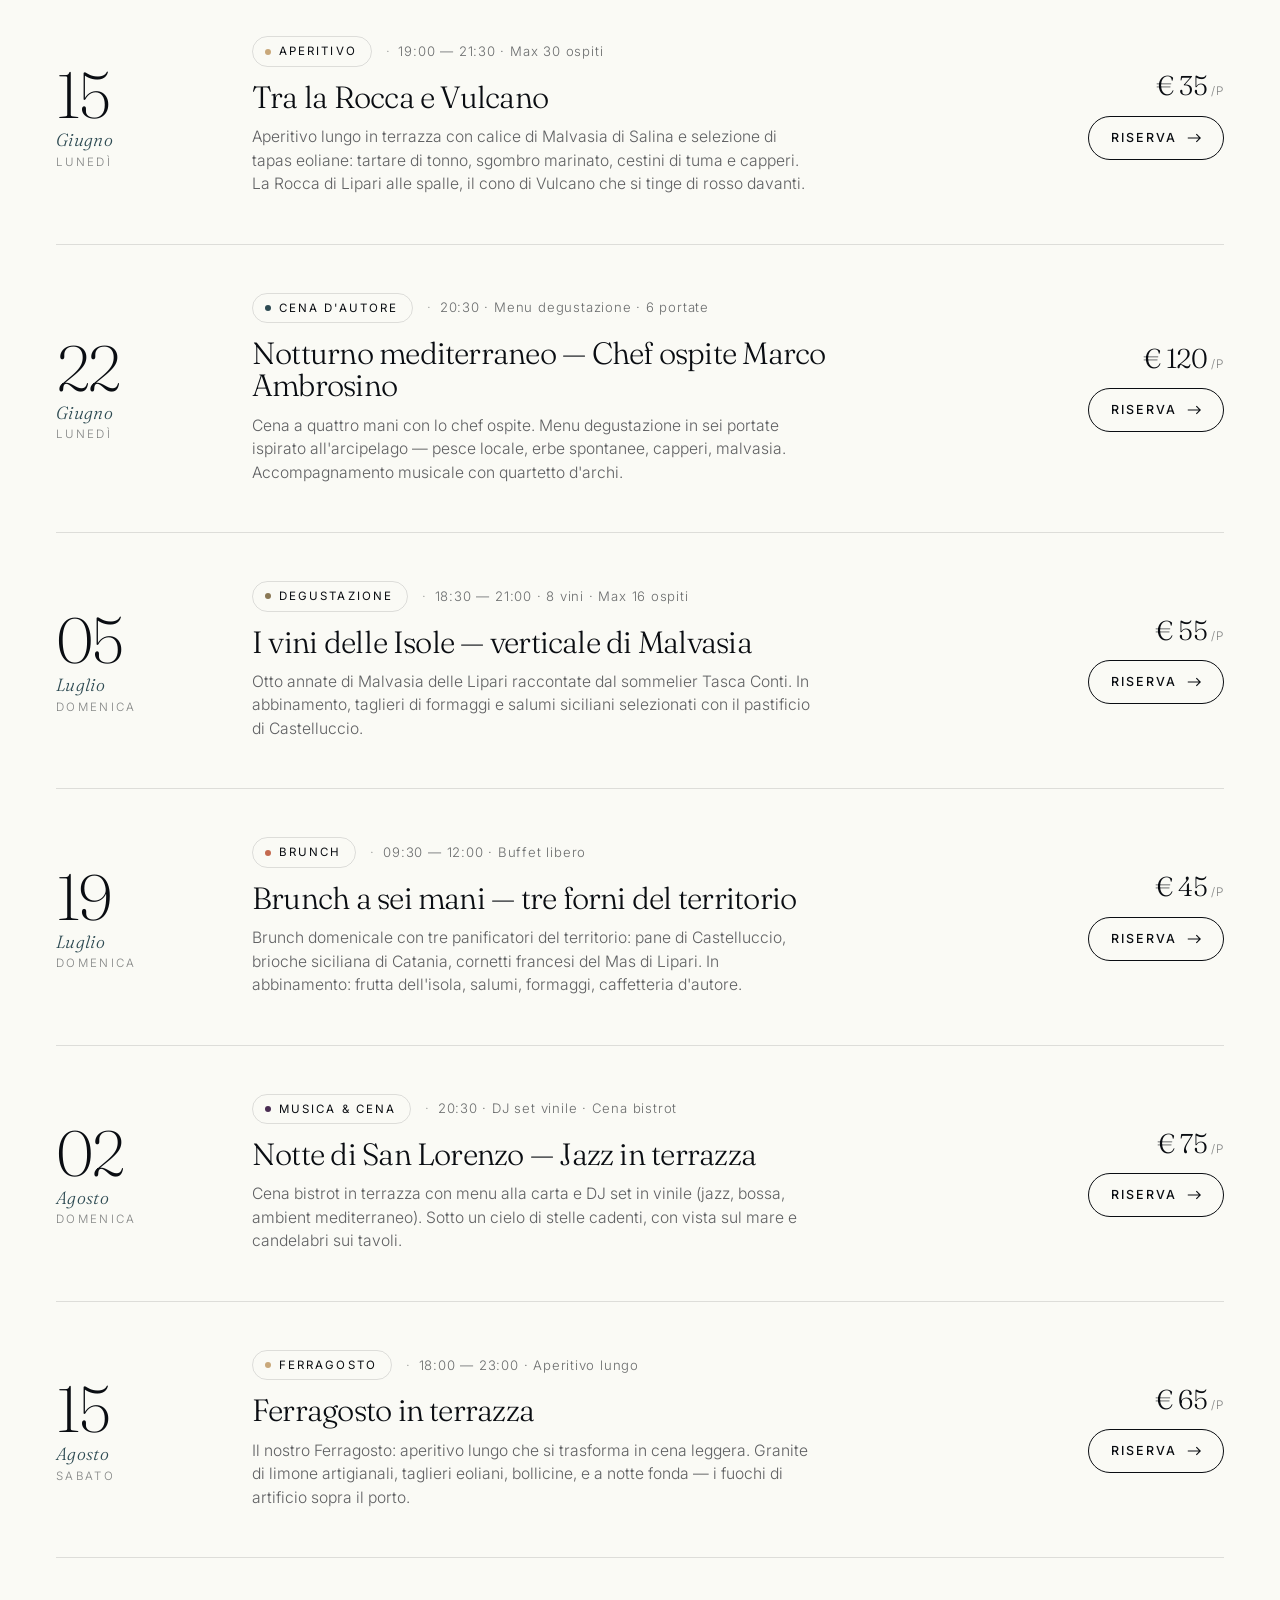
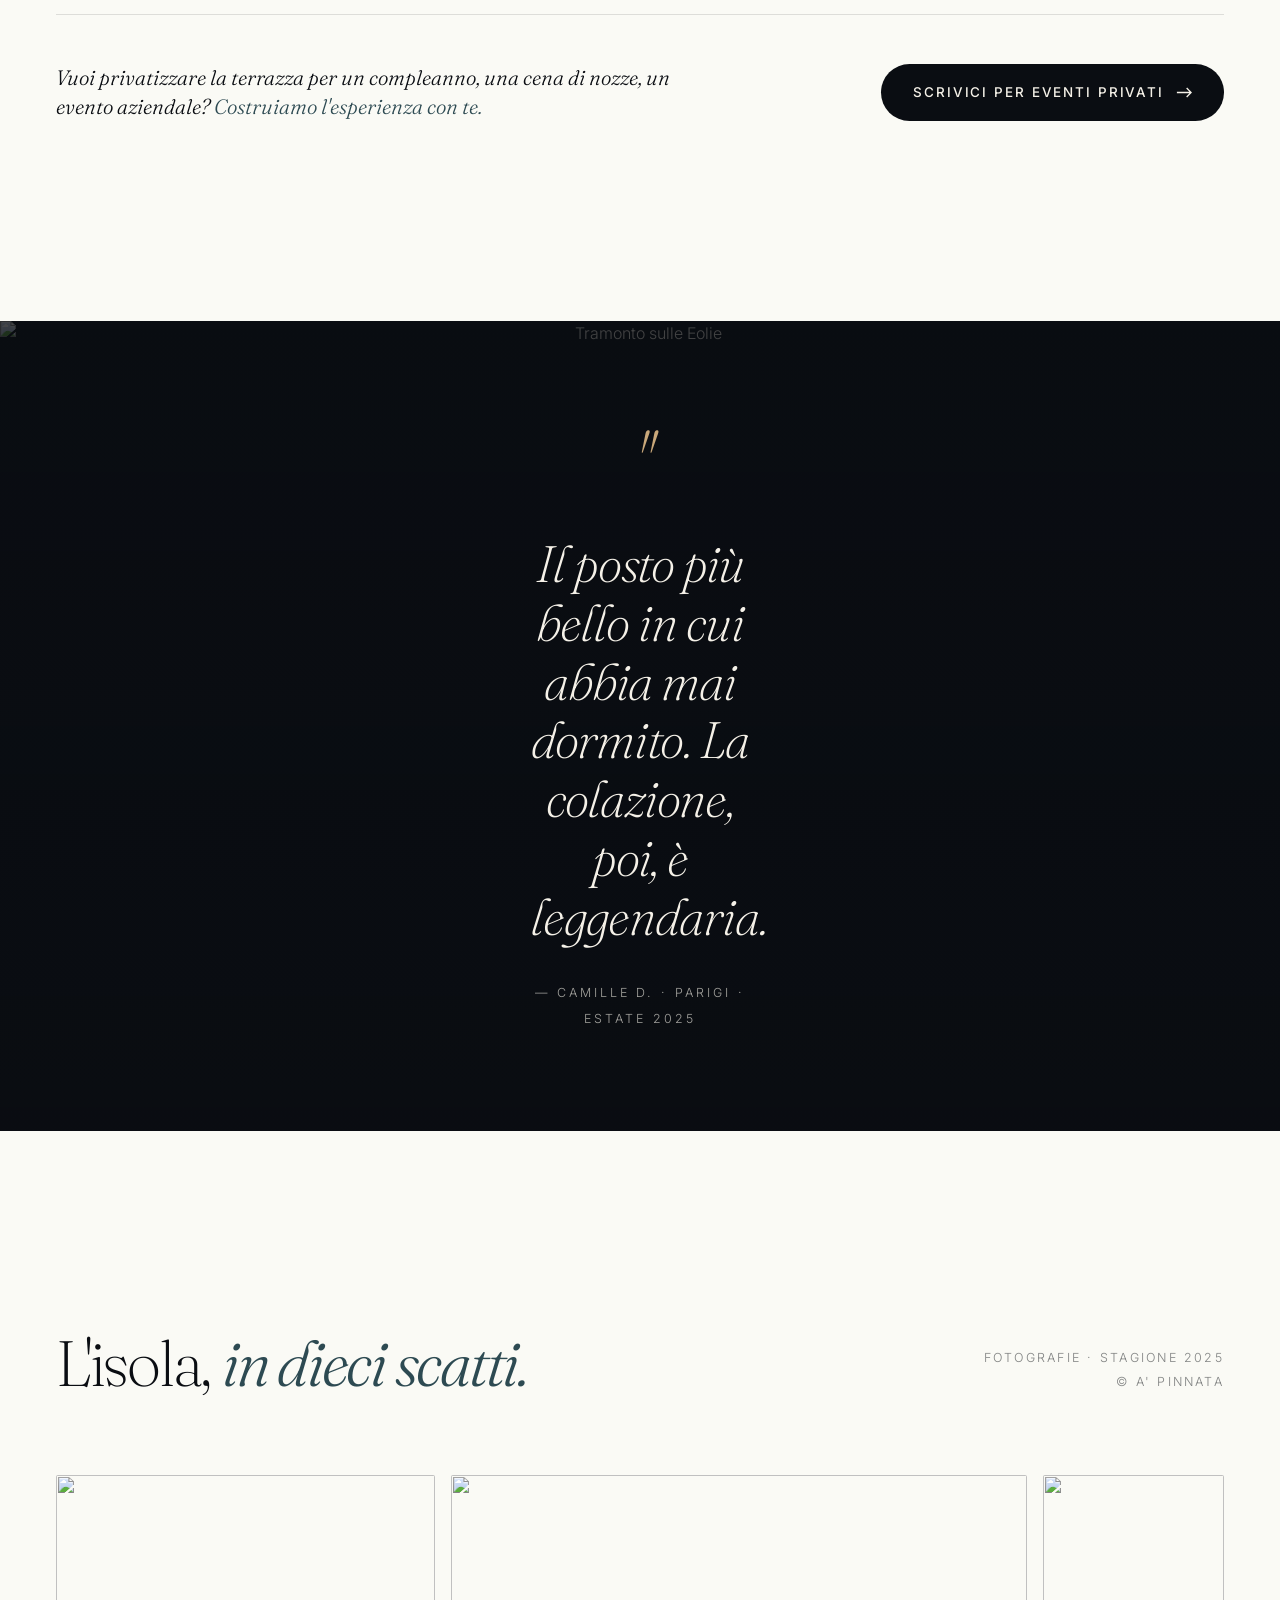
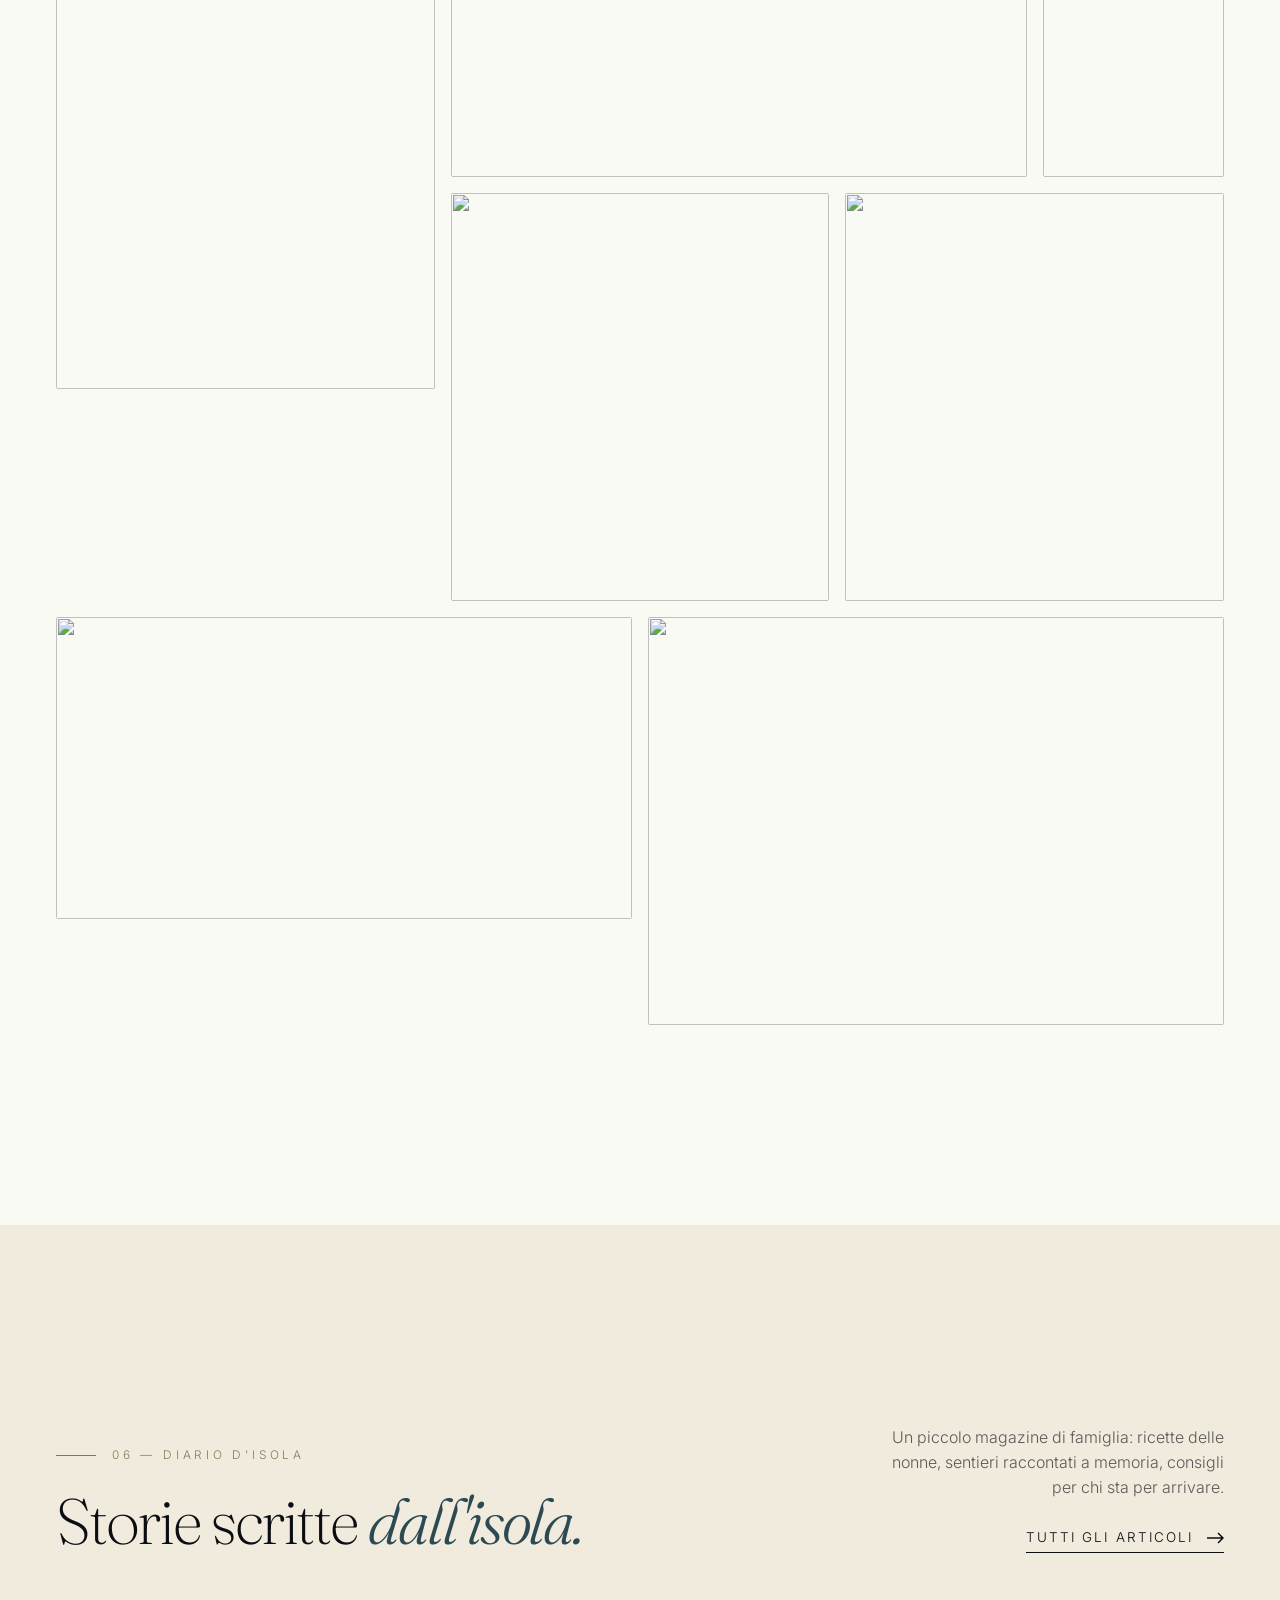
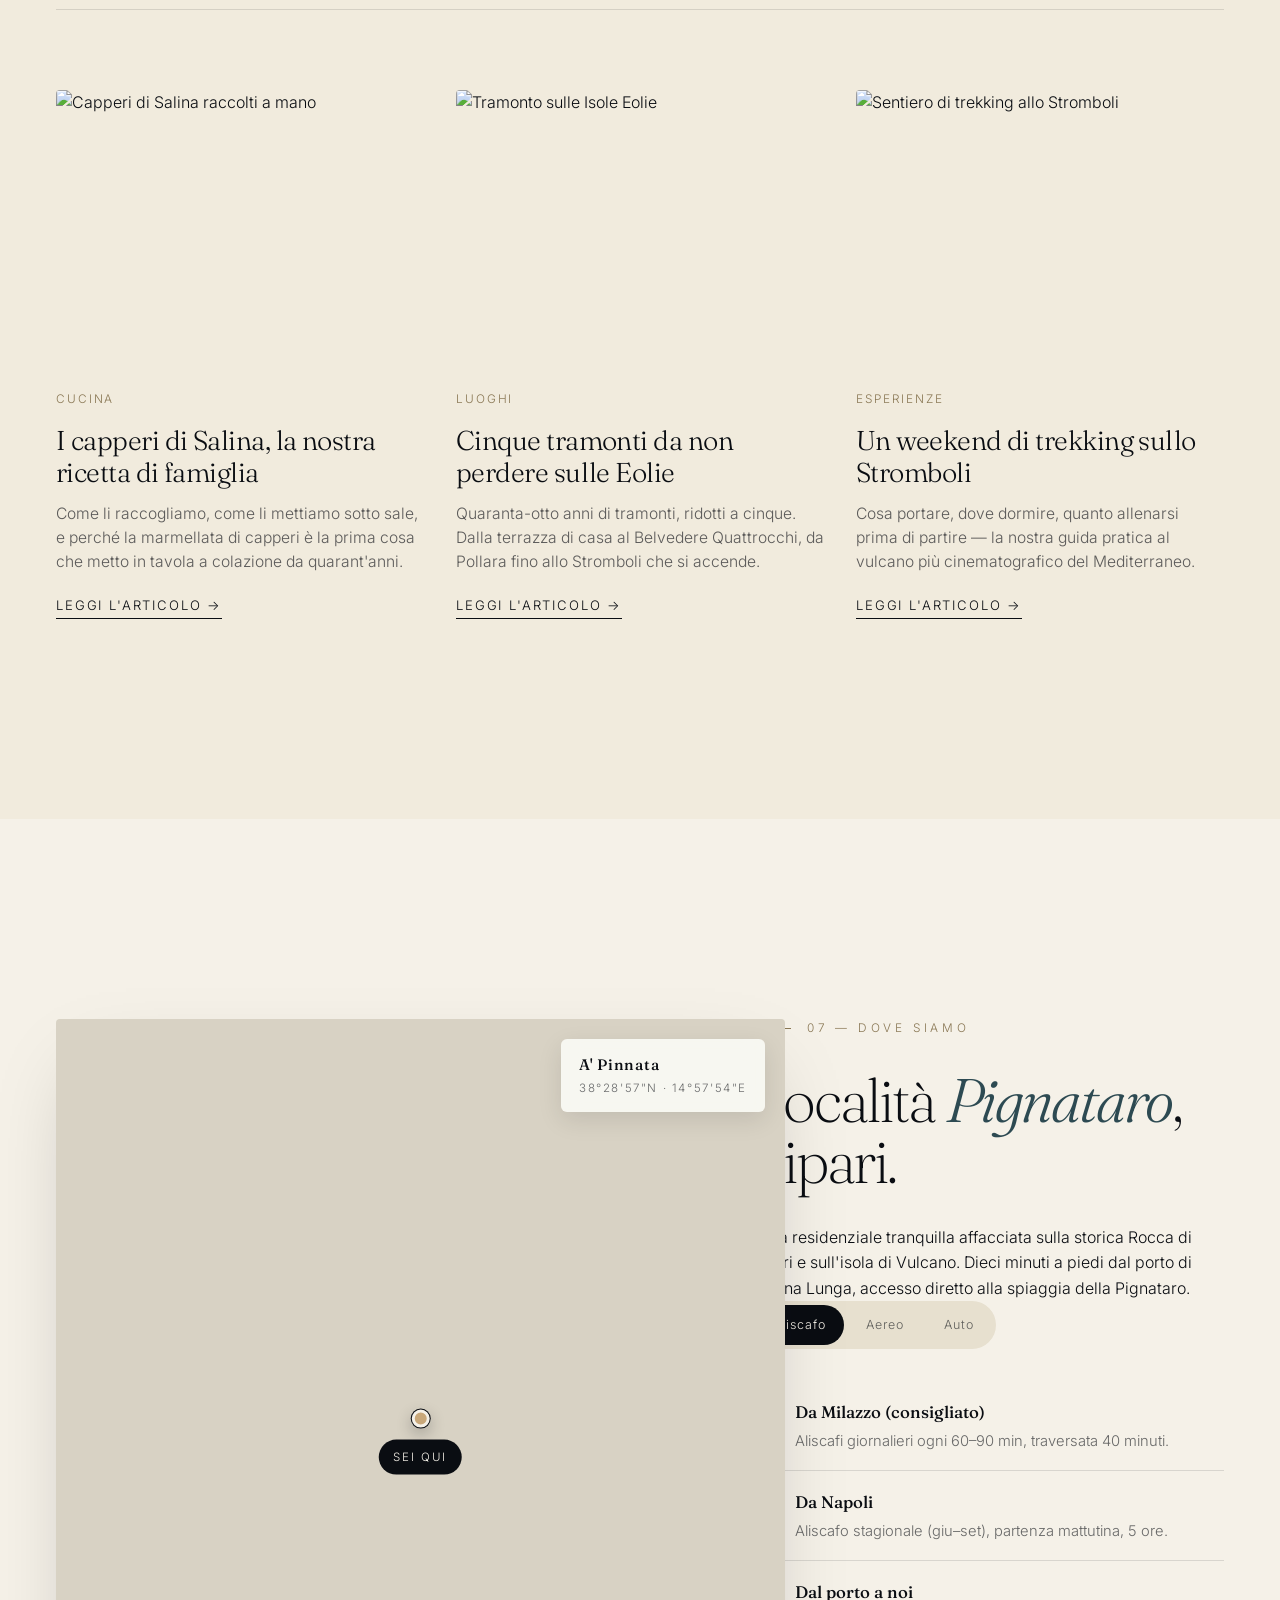
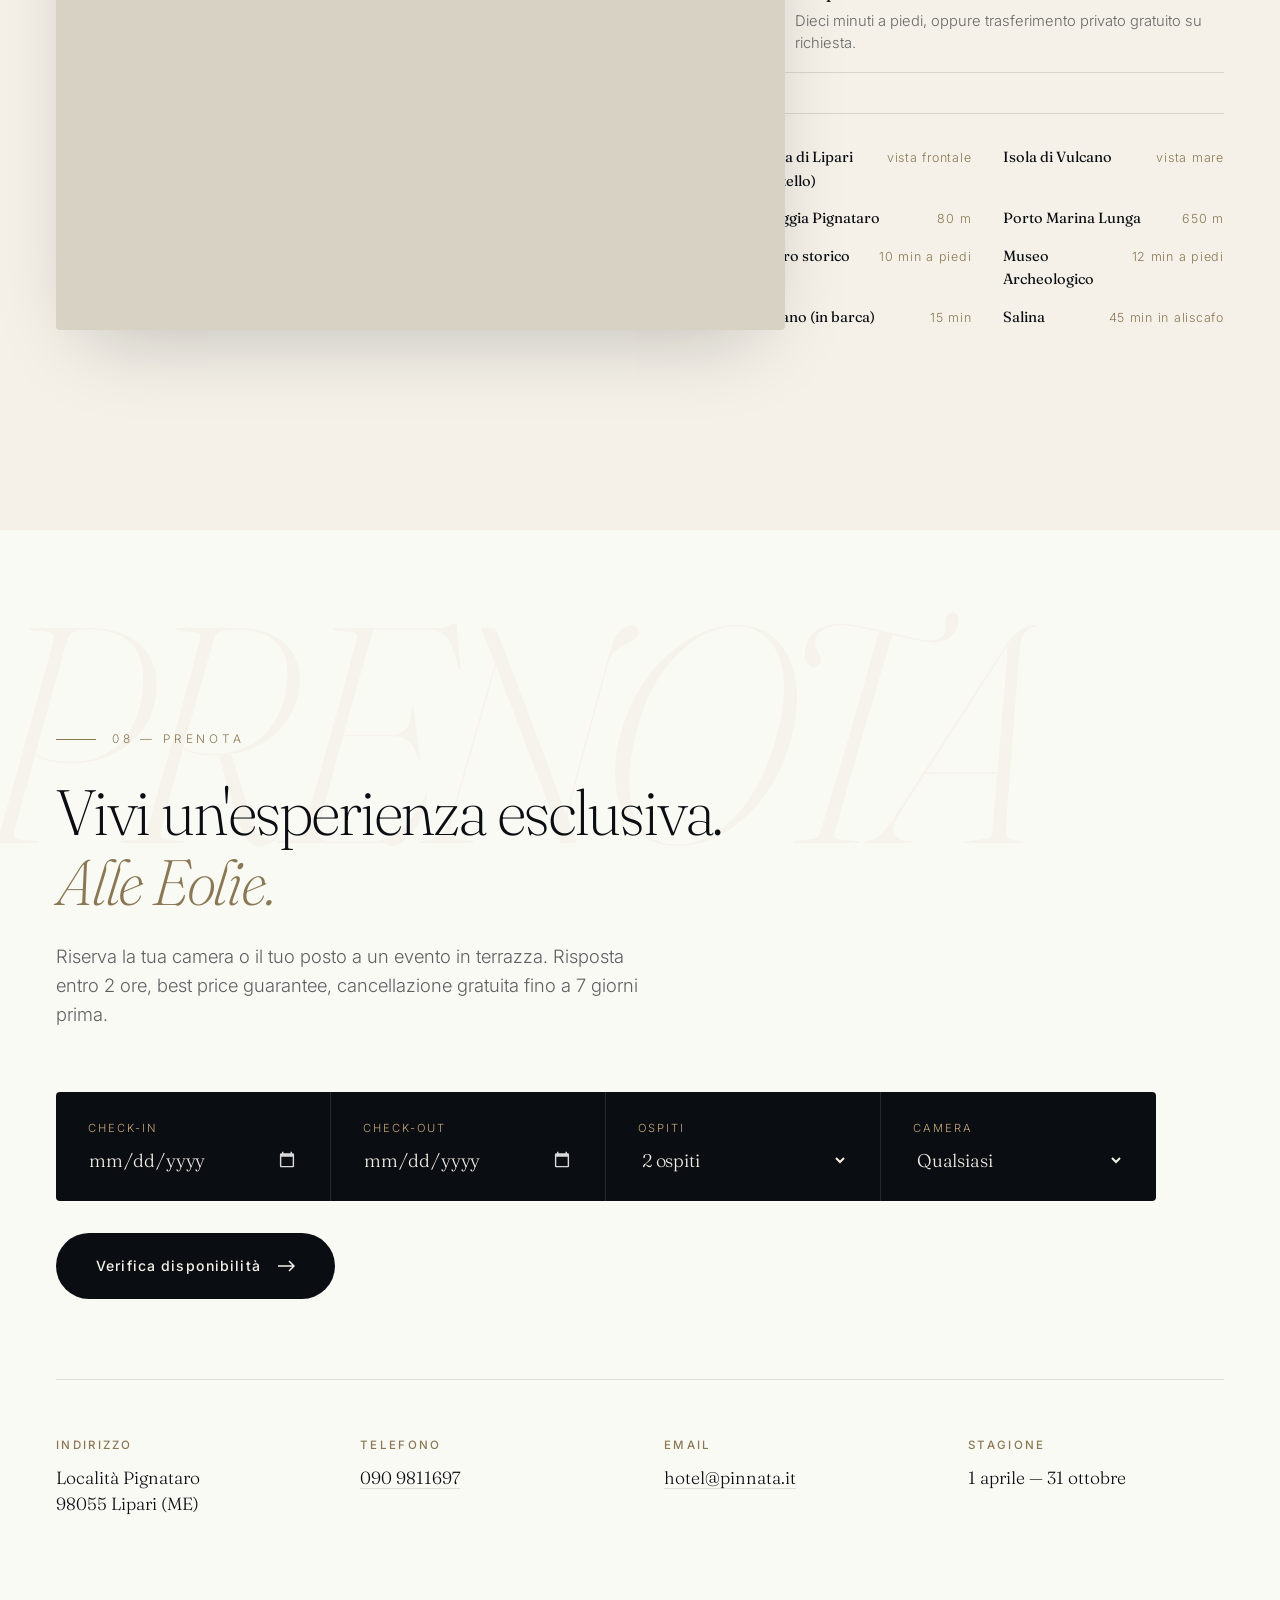
==== commit eb1d8a1e: "Rooms: replace pinned-scroll with self-contained alternating cards The previous "pinned scroll" patt" ====
--- a/index.html
+++ b/index.html
@@ -981,126 +981,130 @@
 }
 .rooms-head h2 em { color: var(--champagne-soft); }
 
-.rooms-pinned {
+.rooms-grid {
+  display: flex;
+  flex-direction: column;
+  gap: 80px;
+}
+.room-card {
   display: grid;
-  grid-template-columns: 1fr 1fr;
-  gap: 80px;
-  align-items: start;
-  min-height: 100vh;
-}
-.rooms-visual {
-  position: sticky;
-  top: 120px;
-  aspect-ratio: 4/5;
+  grid-template-columns: 5fr 6fr;
+  gap: 64px;
+  align-items: center;
+  padding-bottom: 80px;
+  border-bottom: 1px solid var(--line);
+}
+.room-card:last-child { padding-bottom: 0; border-bottom: none; }
+/* Alternate image side: 2nd and 4th have image on the right */
+.room-card:nth-child(even) .room-card-img { order: 2; }
+
+.room-card-img {
+  position: relative;
+  aspect-ratio: 4/3;
   overflow: hidden;
   border-radius: 4px;
 }
-.rooms-visual-stack {
-  position: relative;
-  width: 100%;
-  height: 100%;
-}
-.rooms-visual-stack img {
-  position: absolute;
-  inset: 0;
+.room-card-img img {
   width: 100%;
   height: 100%;
   object-fit: cover;
-  opacity: 0;
-  transform: scale(1.08);
-  transition: opacity 1s var(--ease-out), transform 1.5s var(--ease-out);
-}
-.rooms-visual-stack img.active {
-  opacity: 1;
-  transform: scale(1);
-}
-.rooms-visual-number {
+  transition: transform 1.1s var(--ease-out);
+}
+.room-card:hover .room-card-img img { transform: scale(1.04); }
+.room-card-tag {
   position: absolute;
-  top: 24px;
-  right: 24px;
+  top: 18px; left: 18px;
+  background: var(--champagne);
+  color: var(--night);
+  font-size: 0.7rem;
+  letter-spacing: 0.18em;
+  text-transform: uppercase;
+  padding: 6px 14px;
+  border-radius: 999px;
+  font-weight: 500;
   z-index: 2;
-  font-family: var(--serif);
-  font-weight: 200;
-  font-size: 0.95rem;
-  letter-spacing: 0.2em;
-  color: var(--ivory);
-  background: rgba(10,13,18,.45);
-  backdrop-filter: blur(8px);
-  padding: 8px 16px;
-  border-radius: 999px;
-  border: 1px solid rgba(245,241,232,.2);
-}
-
-.rooms-list {
+}
+
+.room-card-body {
   display: flex;
   flex-direction: column;
-  gap: 0;
-}
-.room-item {
-  padding: 80px 0;
-  border-bottom: 1px solid var(--line);
-  transition: opacity .6s var(--ease);
-  opacity: .35;
-}
-.room-item:first-child { padding-top: 0; }
-.room-item.active { opacity: 1; }
-.room-item-num {
+}
+.room-card-num {
   font-family: var(--serif);
   font-weight: 200;
   font-style: italic;
   font-size: 1rem;
   color: var(--champagne);
-  margin-bottom: 20px;
+  margin-bottom: 18px;
   letter-spacing: 0.04em;
 }
-.room-item h3 {
+.room-card-body h3 {
   font-family: var(--serif);
   font-weight: 300;
-  font-size: clamp(2rem, 3.6vw, 3.4rem);
+  font-size: clamp(2rem, 3.4vw, 3rem);
   letter-spacing: -0.03em;
-  line-height: 1;
-  margin-bottom: 32px;
+  line-height: 1.02;
+  margin-bottom: 24px;
   color: var(--ivory);
 }
-.room-item p {
-  font-size: 1.05rem;
+.room-card-body > p {
+  font-size: 1.02rem;
   line-height: 1.55;
   color: rgba(245,241,232,.7);
-  margin-bottom: 40px;
-  max-width: 44ch;
+  margin-bottom: 28px;
   font-weight: 300;
 }
-.room-item-foot {
+.room-card-specs {
+  list-style: none;
+  padding: 0;
+  margin: 0 0 32px;
+  display: flex;
+  flex-wrap: wrap;
+  gap: 8px;
+}
+.room-card-specs li {
+  font-size: 0.74rem;
+  letter-spacing: 0.06em;
+  padding: 6px 12px;
+  background: rgba(245,241,232,.06);
+  border: 1px solid var(--line);
+  border-radius: 999px;
+  color: rgba(245,241,232,.75);
+}
+.room-card-foot {
   display: flex;
   justify-content: space-between;
-  align-items: baseline;
-  gap: 24px;
+  align-items: center;
+  gap: 20px;
   padding-top: 28px;
   border-top: 1px solid var(--line);
-}
-.room-item-specs {
-  display: flex;
-  gap: 24px;
-  font-size: 0.78rem;
-  letter-spacing: 0.08em;
-  text-transform: uppercase;
-  color: rgba(245,241,232,.55);
-}
-.room-item-price {
+  flex-wrap: wrap;
+}
+.room-card-price {
   font-family: var(--serif);
   font-weight: 300;
-  font-size: 1.5rem;
+  font-size: 1.6rem;
   color: var(--champagne);
   letter-spacing: -0.01em;
 }
-.room-item-price small {
+.room-card-price small {
   font-family: var(--sans);
   font-size: 0.72rem;
-  letter-spacing: 0.12em;
+  letter-spacing: 0.1em;
   color: rgba(245,241,232,.5);
   text-transform: uppercase;
-  margin-left: 6px;
-}
+  margin-left: 4px;
+}
+.room-card-cta {
+  font-size: 0.82rem;
+  letter-spacing: 0.16em;
+  text-transform: uppercase;
+  color: var(--ivory);
+  border-bottom: 1px solid var(--ivory);
+  padding-bottom: 4px;
+  transition: all .3s var(--ease);
+}
+.room-card-cta:hover { color: var(--champagne); border-color: var(--champagne); padding-right: 6px; }
 
 /* ─── BREAKFAST — light section ─── */
 .breakfast {
@@ -2463,10 +2467,17 @@
   .intro-title { position: static; }
   .counters { grid-template-columns: 1fr 1fr; gap: 32px; }
 
-  .rooms-pinned { grid-template-columns: 1fr; gap: 48px; }
-  .rooms-visual { position: relative; top: 0; aspect-ratio: 16/10; }
-  .room-item { padding: 56px 0; }
-  .room-item:first-child { padding-top: 0; }
+  .rooms-grid { gap: 56px; }
+  .room-card {
+    grid-template-columns: 1fr;
+    gap: 28px;
+    padding-bottom: 56px;
+  }
+  /* on mobile: always image on top, regardless of nth-child */
+  .room-card:nth-child(even) .room-card-img { order: 0; }
+  .room-card-img { aspect-ratio: 16/10; }
+  .room-card-body h3 { font-size: 1.8rem; margin-bottom: 18px; }
+  .room-card-foot { padding-top: 20px; gap: 12px; }
 
   .breakfast { padding: 100px 0; }
   .breakfast-grid { grid-template-columns: 1fr; gap: 64px; }
@@ -2733,7 +2744,7 @@
   </div>
 </section>
 
-<!-- ─── ROOMS PINNED ─── -->
+<!-- ─── ROOMS — alternating cards ─── -->
 <section class="rooms" id="camere">
   <div class="wrap">
     <div class="rooms-head">
@@ -2741,68 +2752,93 @@
       <h2>Dieci stanze. <em>Una storia diversa</em> per ognuna.</h2>
     </div>
 
-    <div class="rooms-pinned">
-
-      <div class="rooms-visual">
-        <div class="rooms-visual-number" id="roomNum">N° 01</div>
-        <div class="rooms-visual-stack" id="roomStack">
-          <img src="https://www.pinnata.it/wp-content/uploads/2023/02/lipari-junior-suite-3-1-510x510.jpg" alt="Junior Suite" class="active" data-room="1" />
-          <img src="https://www.pinnata.it/wp-content/uploads/2023/02/camera-matrimoniale-510x510.jpg" alt="Matrimoniale" data-room="2" />
-          <img src="https://www.pinnata.it/wp-content/uploads/2023/02/camera-doppia-510x510.jpg" alt="Doppia" data-room="3" />
-          <img src="https://www.pinnata.it/wp-content/uploads/2023/02/camera-singola-510x510.jpg" alt="Singola" data-room="4" />
-        </div>
-      </div>
-
-      <div class="rooms-list">
-        <article class="room-item active" data-room="1">
-          <div class="room-item-num">N° 01 — Suite</div>
+    <div class="rooms-grid">
+
+      <article class="room-card reveal">
+        <div class="room-card-img">
+          <img src="https://www.pinnata.it/wp-content/uploads/2023/02/lipari-junior-suite-3-1-510x510.jpg" alt="Junior Suite Hotel A' Pinnata Lipari" />
+          <span class="room-card-tag">Più richiesta</span>
+        </div>
+        <div class="room-card-body">
+          <div class="room-card-num">N° 01 — Suite</div>
           <h3>Junior Suite</h3>
           <p>La nostra tipologia più ampia, con terrazza privata affacciata sulla Rocca di Lipari e sull'isola di Vulcano. Spazio living, area notte separata, bagno con doccia idromassaggio. Pensata per soggiorni lunghi e per chi cerca silenzio.</p>
-          <div class="room-item-foot">
-            <div class="room-item-specs">
-              <span>Terrazza privata</span><span>Vista panoramica</span><span>2 — 3 ospiti</span>
-            </div>
-            <div class="room-item-price">su richiesta</div>
+          <ul class="room-card-specs">
+            <li>Terrazza privata</li>
+            <li>Vista panoramica</li>
+            <li>2 — 3 ospiti</li>
+            <li>Doccia idromassaggio</li>
+          </ul>
+          <div class="room-card-foot">
+            <div class="room-card-price">su richiesta</div>
+            <a href="#prenota" class="room-card-cta">Prenota questa camera →</a>
           </div>
-        </article>
-
-        <article class="room-item" data-room="2">
-          <div class="room-item-num">N° 02 — Matrimoniale</div>
+        </div>
+      </article>
+
+      <article class="room-card reveal">
+        <div class="room-card-img">
+          <img src="https://www.pinnata.it/wp-content/uploads/2023/02/camera-matrimoniale-510x510.jpg" alt="Camera Matrimoniale Hotel A' Pinnata" />
+        </div>
+        <div class="room-card-body">
+          <div class="room-card-num">N° 02 — Matrimoniale</div>
           <h3>Camera Matrimoniale</h3>
-          <p>Camera matrimoniale con terrazza privata e vista panoramica sulla baia di Lipari. Bagno con doccia idromassaggio, minibar, cassaforte, aria condizionata indipendente, tutto soundproofed.</p>
-          <div class="room-item-foot">
-            <div class="room-item-specs">
-              <span>Terrazza privata</span><span>Vista baia</span><span>2 ospiti</span>
-            </div>
-            <div class="room-item-price">da € 120<small>/notte</small></div>
+          <p>Letto matrimoniale, terrazza privata e vista panoramica sulla baia di Lipari. Bagno con doccia idromassaggio, minibar, cassaforte, aria condizionata indipendente. Tutto insonorizzato.</p>
+          <ul class="room-card-specs">
+            <li>Terrazza privata</li>
+            <li>Vista baia</li>
+            <li>2 ospiti</li>
+            <li>Insonorizzata</li>
+          </ul>
+          <div class="room-card-foot">
+            <div class="room-card-price">da € 120<small>/notte</small></div>
+            <a href="#prenota" class="room-card-cta">Prenota questa camera →</a>
           </div>
-        </article>
-
-        <article class="room-item" data-room="3">
-          <div class="room-item-num">N° 03 — Doppia</div>
+        </div>
+      </article>
+
+      <article class="room-card reveal">
+        <div class="room-card-img">
+          <img src="https://www.pinnata.it/wp-content/uploads/2023/02/camera-doppia-510x510.jpg" alt="Camera Doppia Hotel A' Pinnata" />
+        </div>
+        <div class="room-card-body">
+          <div class="room-card-num">N° 03 — Doppia</div>
           <h3>Camera Doppia</h3>
           <p>Doppia con letti separati, terrazza privata, vista panoramica sulla baia. Stessi servizi della matrimoniale: doccia idromassaggio, minibar, cassaforte, TV satellitare, telefono diretto, Wi-Fi.</p>
-          <div class="room-item-foot">
-            <div class="room-item-specs">
-              <span>Terrazza privata</span><span>Vista baia</span><span>2 ospiti</span>
-            </div>
-            <div class="room-item-price">da € 120<small>/notte</small></div>
+          <ul class="room-card-specs">
+            <li>Terrazza privata</li>
+            <li>Vista baia</li>
+            <li>2 ospiti</li>
+            <li>Letti separati</li>
+          </ul>
+          <div class="room-card-foot">
+            <div class="room-card-price">da € 120<small>/notte</small></div>
+            <a href="#prenota" class="room-card-cta">Prenota questa camera →</a>
           </div>
-        </article>
-
-        <article class="room-item" data-room="4">
-          <div class="room-item-num">N° 04 — Singola</div>
+        </div>
+      </article>
+
+      <article class="room-card reveal">
+        <div class="room-card-img">
+          <img src="https://www.pinnata.it/wp-content/uploads/2023/02/camera-singola-510x510.jpg" alt="Camera Singola Hotel A' Pinnata" />
+        </div>
+        <div class="room-card-body">
+          <div class="room-card-num">N° 04 — Singola</div>
           <h3>Camera Singola</h3>
-          <p>Per chi viaggia solo. Camera essenziale e silenziosa, con tutti i servizi delle altre tipologie. Aria condizionata indipendente, bagno con doccia idromassaggio, minibar, cassaforte.</p>
-          <div class="room-item-foot">
-            <div class="room-item-specs">
-              <span>Insonorizzata</span><span>Phon</span><span>1 ospite</span>
-            </div>
-            <div class="room-item-price">da € 120<small>/notte</small></div>
+          <p>Per chi viaggia solo. Camera essenziale e silenziosa, con tutti i servizi delle altre tipologie: aria condizionata indipendente, bagno con doccia idromassaggio, minibar, cassaforte, Wi-Fi.</p>
+          <ul class="room-card-specs">
+            <li>Insonorizzata</li>
+            <li>Phon &amp; minibar</li>
+            <li>1 ospite</li>
+            <li>Scrivania</li>
+          </ul>
+          <div class="room-card-foot">
+            <div class="room-card-price">da € 120<small>/notte</small></div>
+            <a href="#prenota" class="room-card-cta">Prenota questa camera →</a>
           </div>
-        </article>
-
-      </div>
+        </div>
+      </article>
+
     </div>
   </div>
 </section>
@@ -3808,24 +3844,6 @@
     counters.forEach(c => cio.observe(c));
   }
 
-  /* ─── ROOMS — pinned sync ─── */
-  const roomItems = document.querySelectorAll('.room-item');
-  const roomImgs  = document.querySelectorAll('#roomStack img');
-  const roomNum   = document.getElementById('roomNum');
-  if ('IntersectionObserver' in window && roomItems.length) {
-    const rio = new IntersectionObserver(es => {
-      es.forEach(e => {
-        if (e.isIntersecting && e.intersectionRatio > 0.3) {
-          const idx = e.target.dataset.room;
-          roomItems.forEach(r => r.classList.toggle('active', r.dataset.room === idx));
-          roomImgs.forEach(i => i.classList.toggle('active', i.dataset.room === idx));
-          roomNum.textContent = `N° 0${idx}`;
-        }
-      });
-    }, { threshold: [0.3, 0.5, 0.7] });
-    roomItems.forEach(r => rio.observe(r));
-  }
-
   /* ─── EXPERIENCES — hover image preview ─── */
   const expPreview = document.getElementById('expPreview');
   const expPreviewImg = document.getElementById('expPreviewImg');
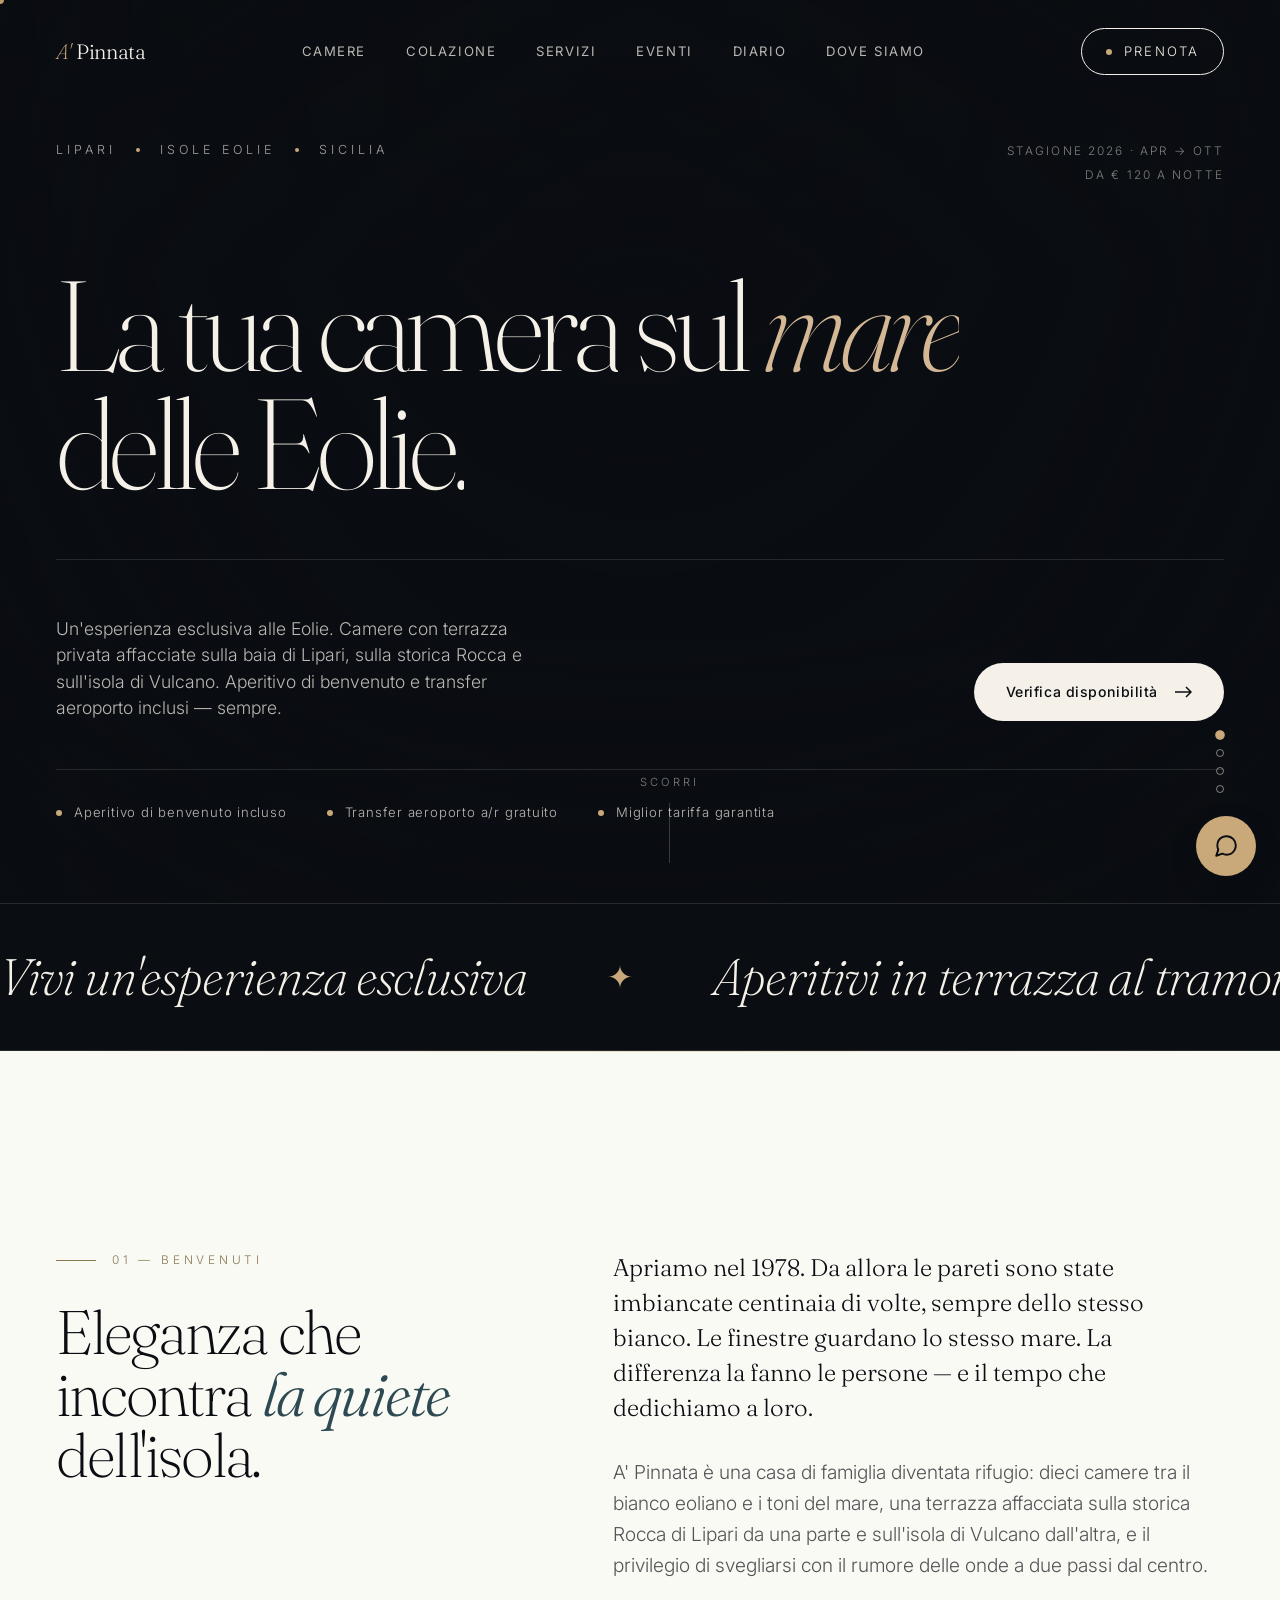
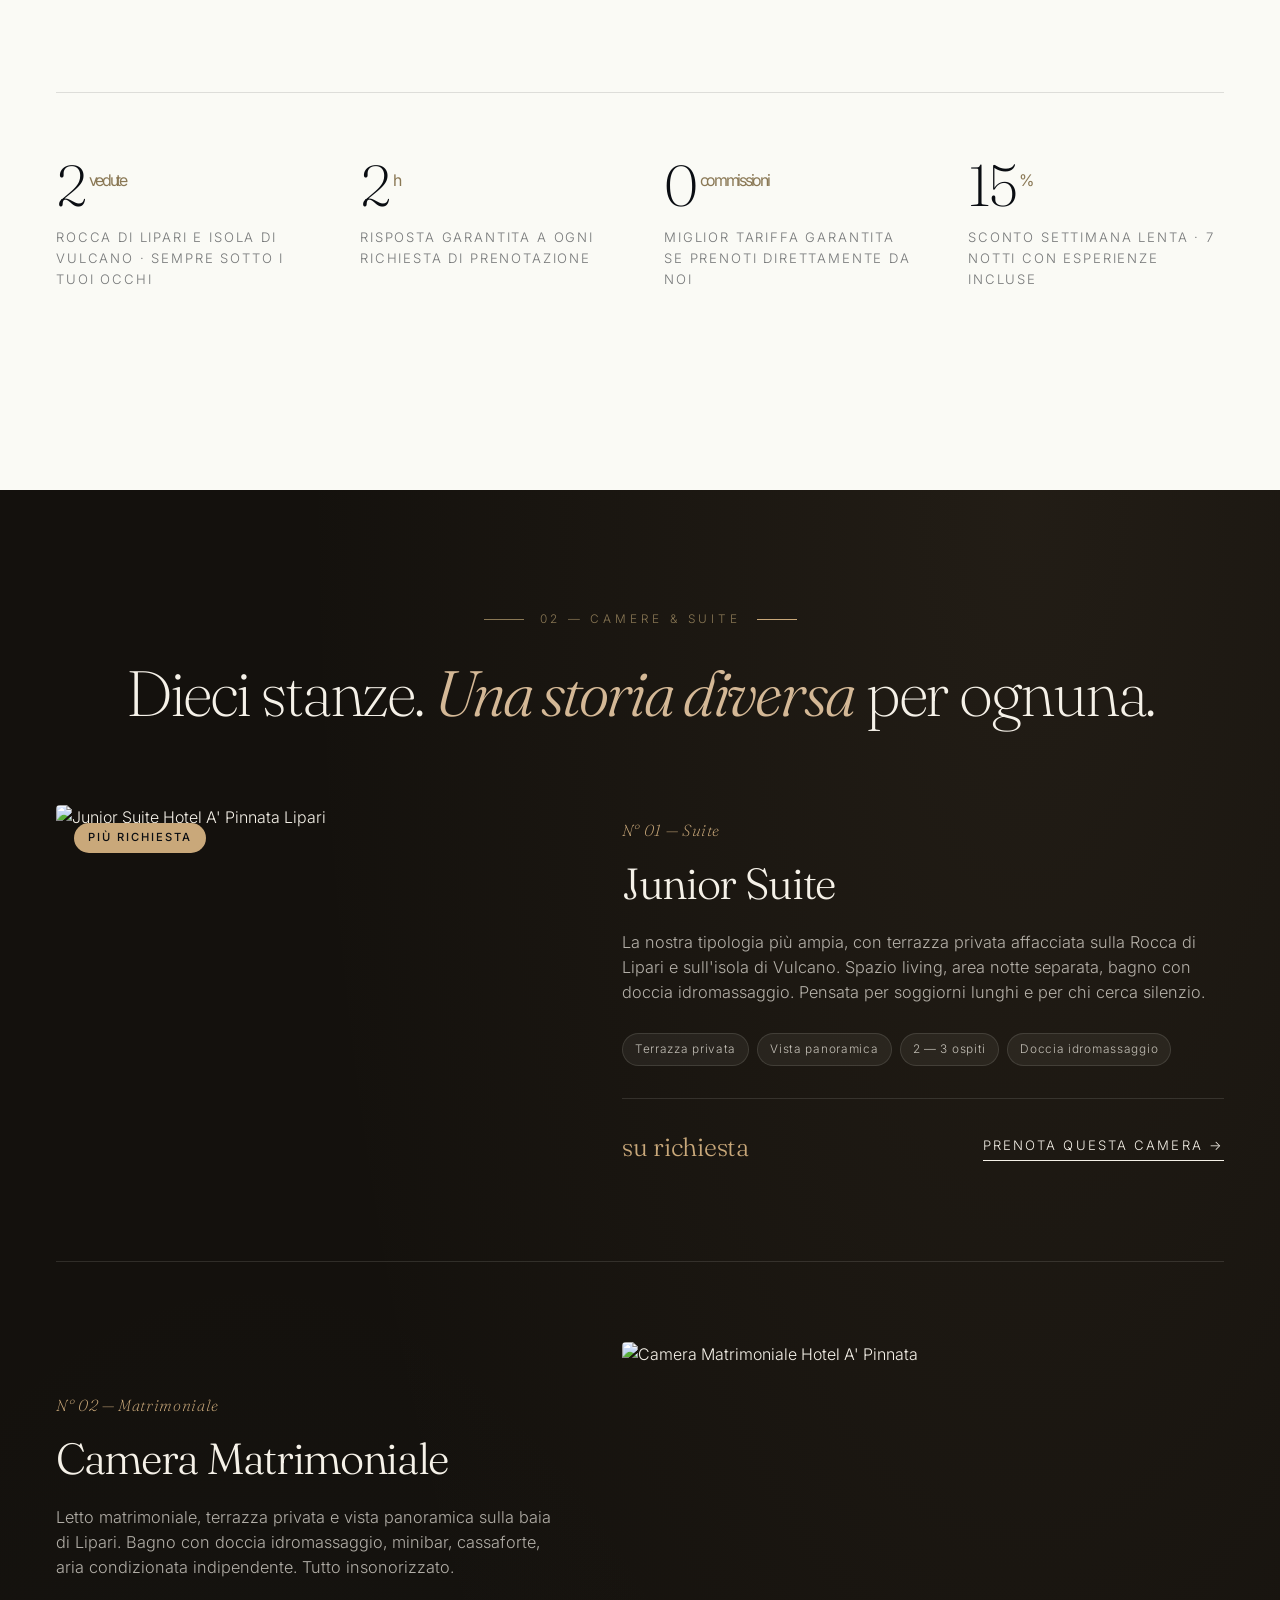
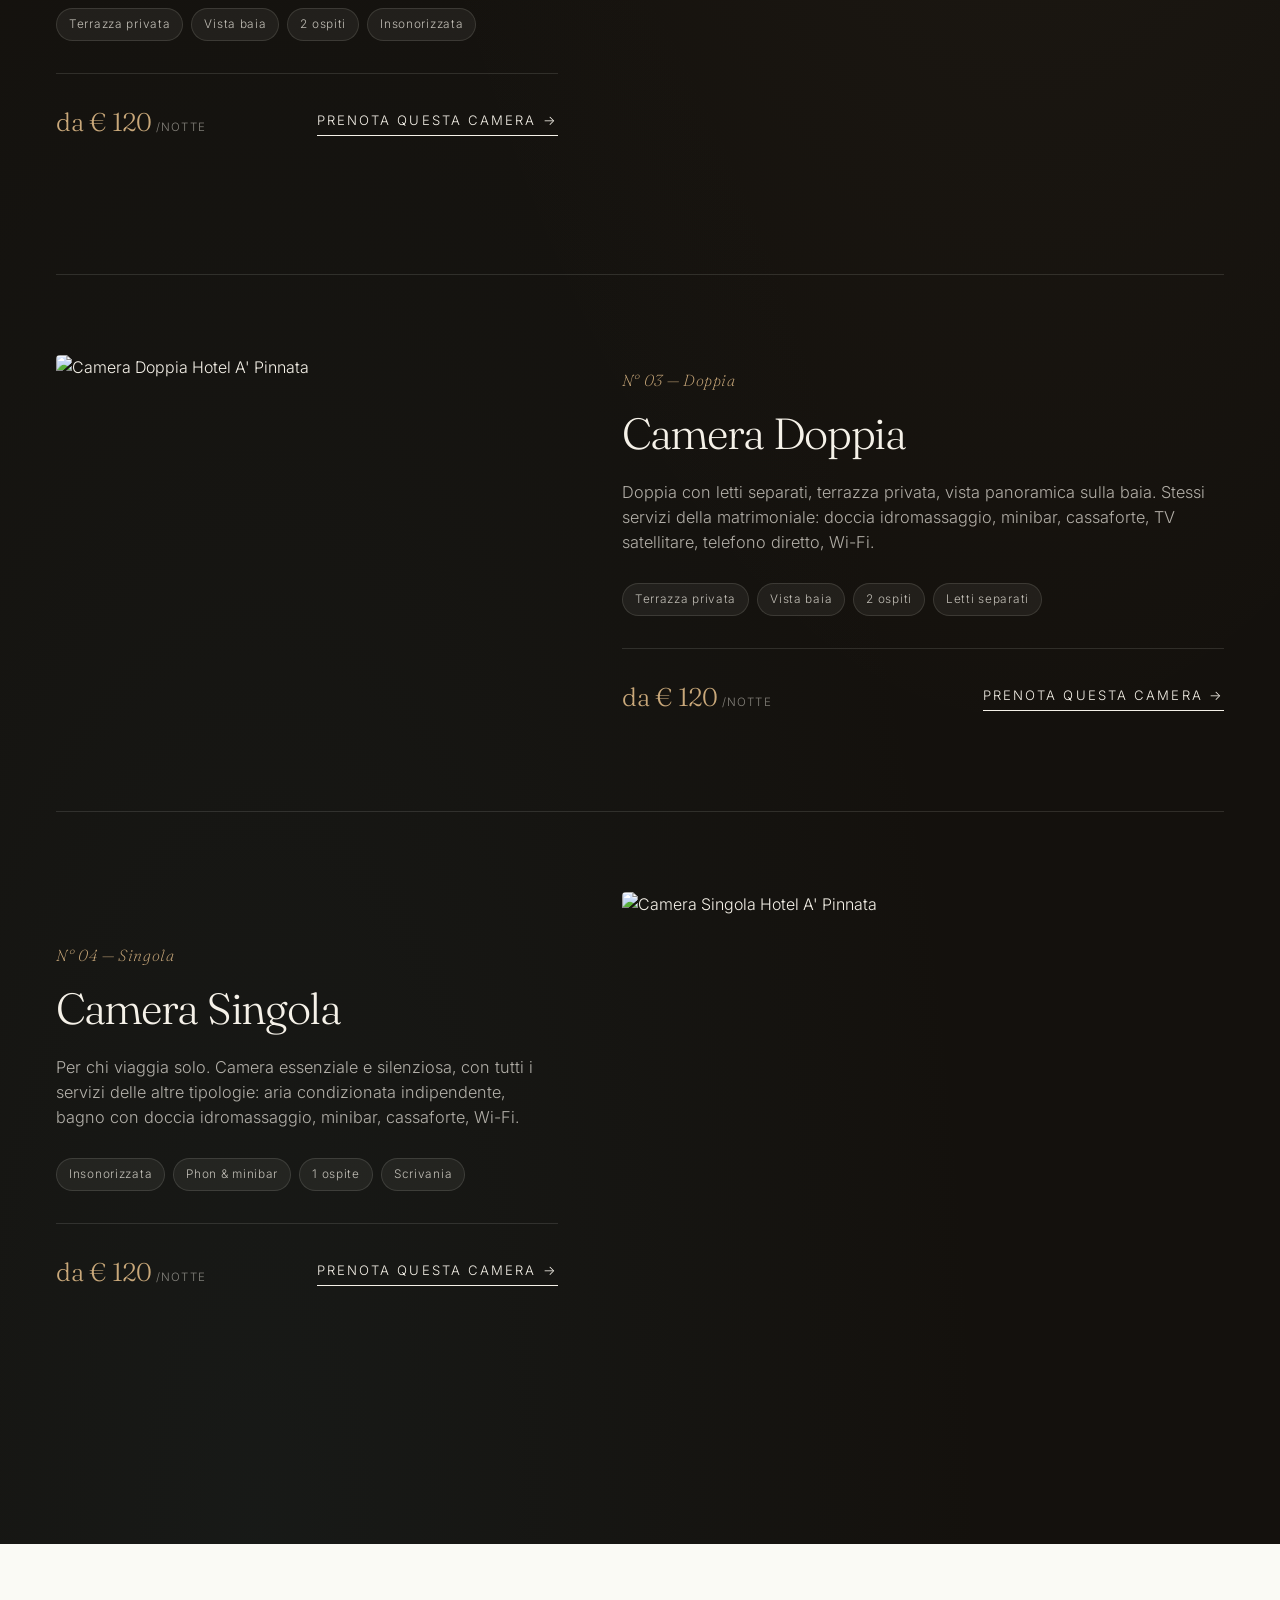
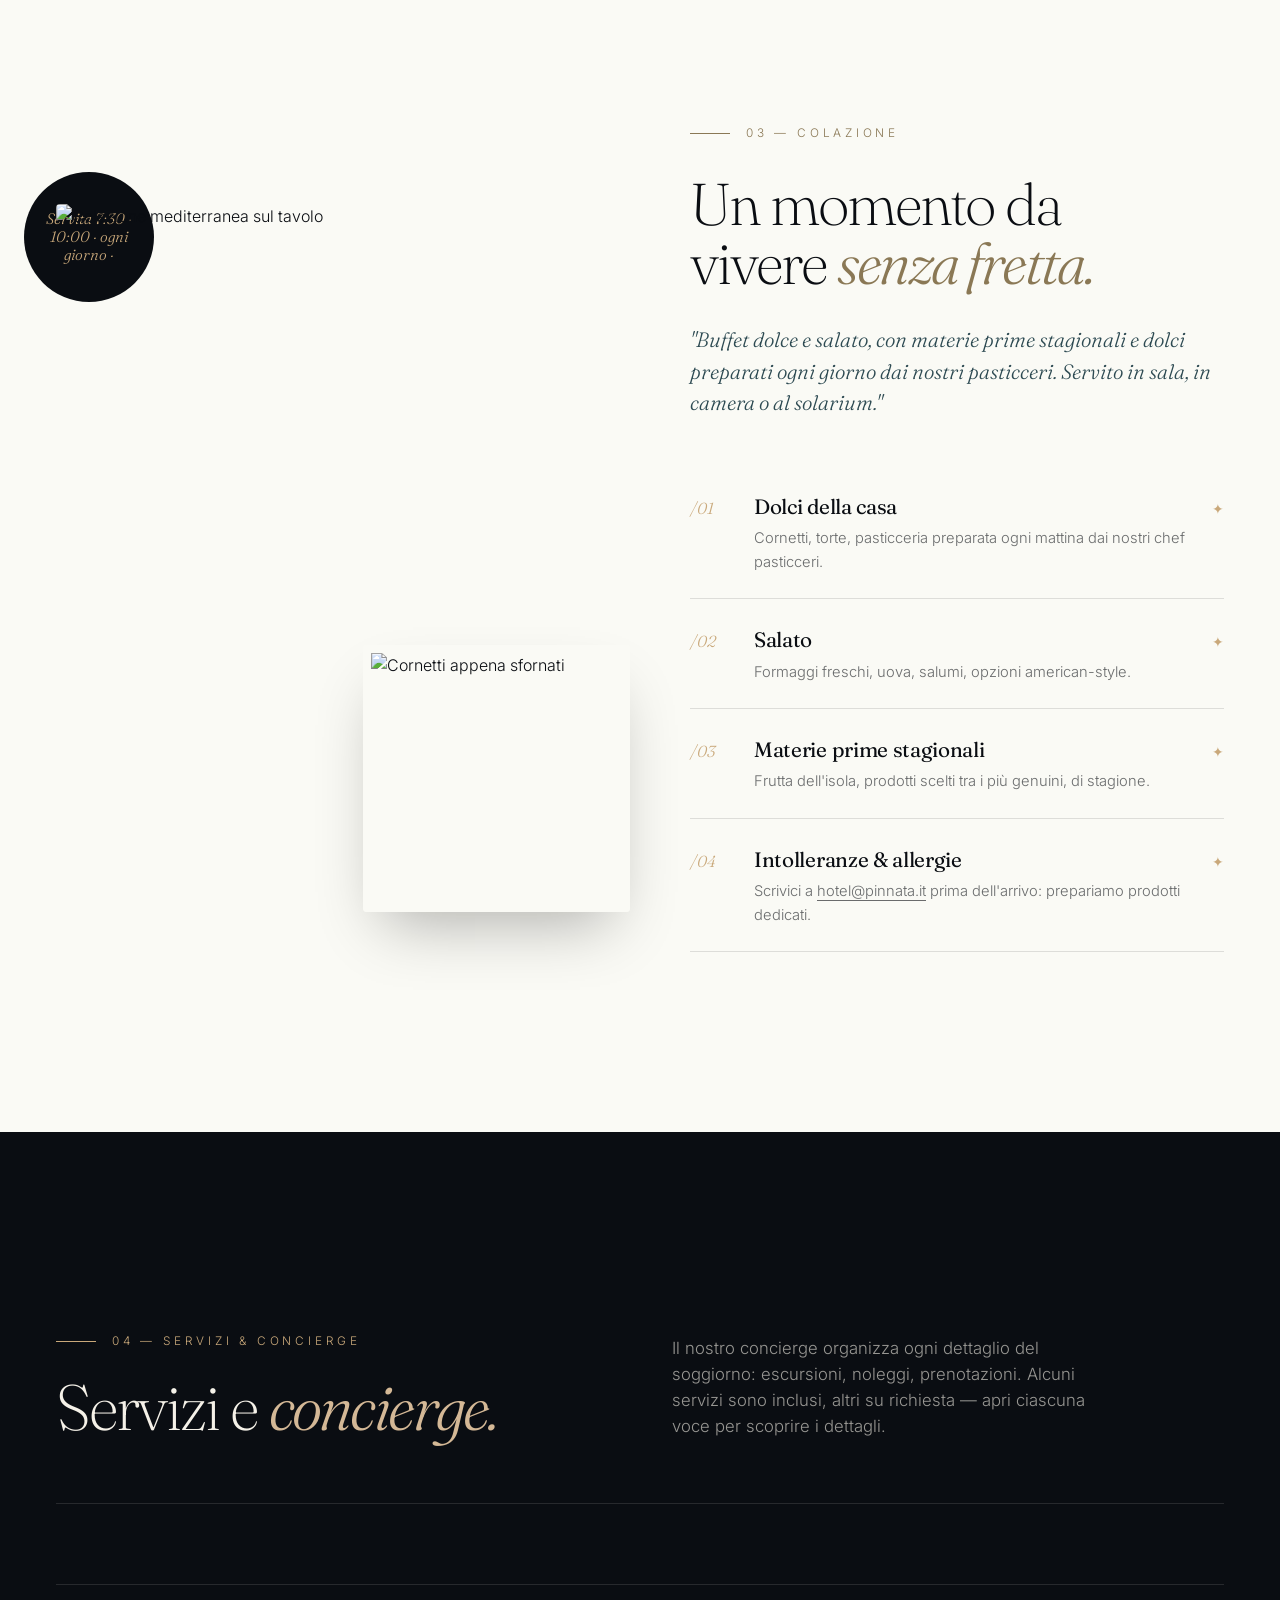
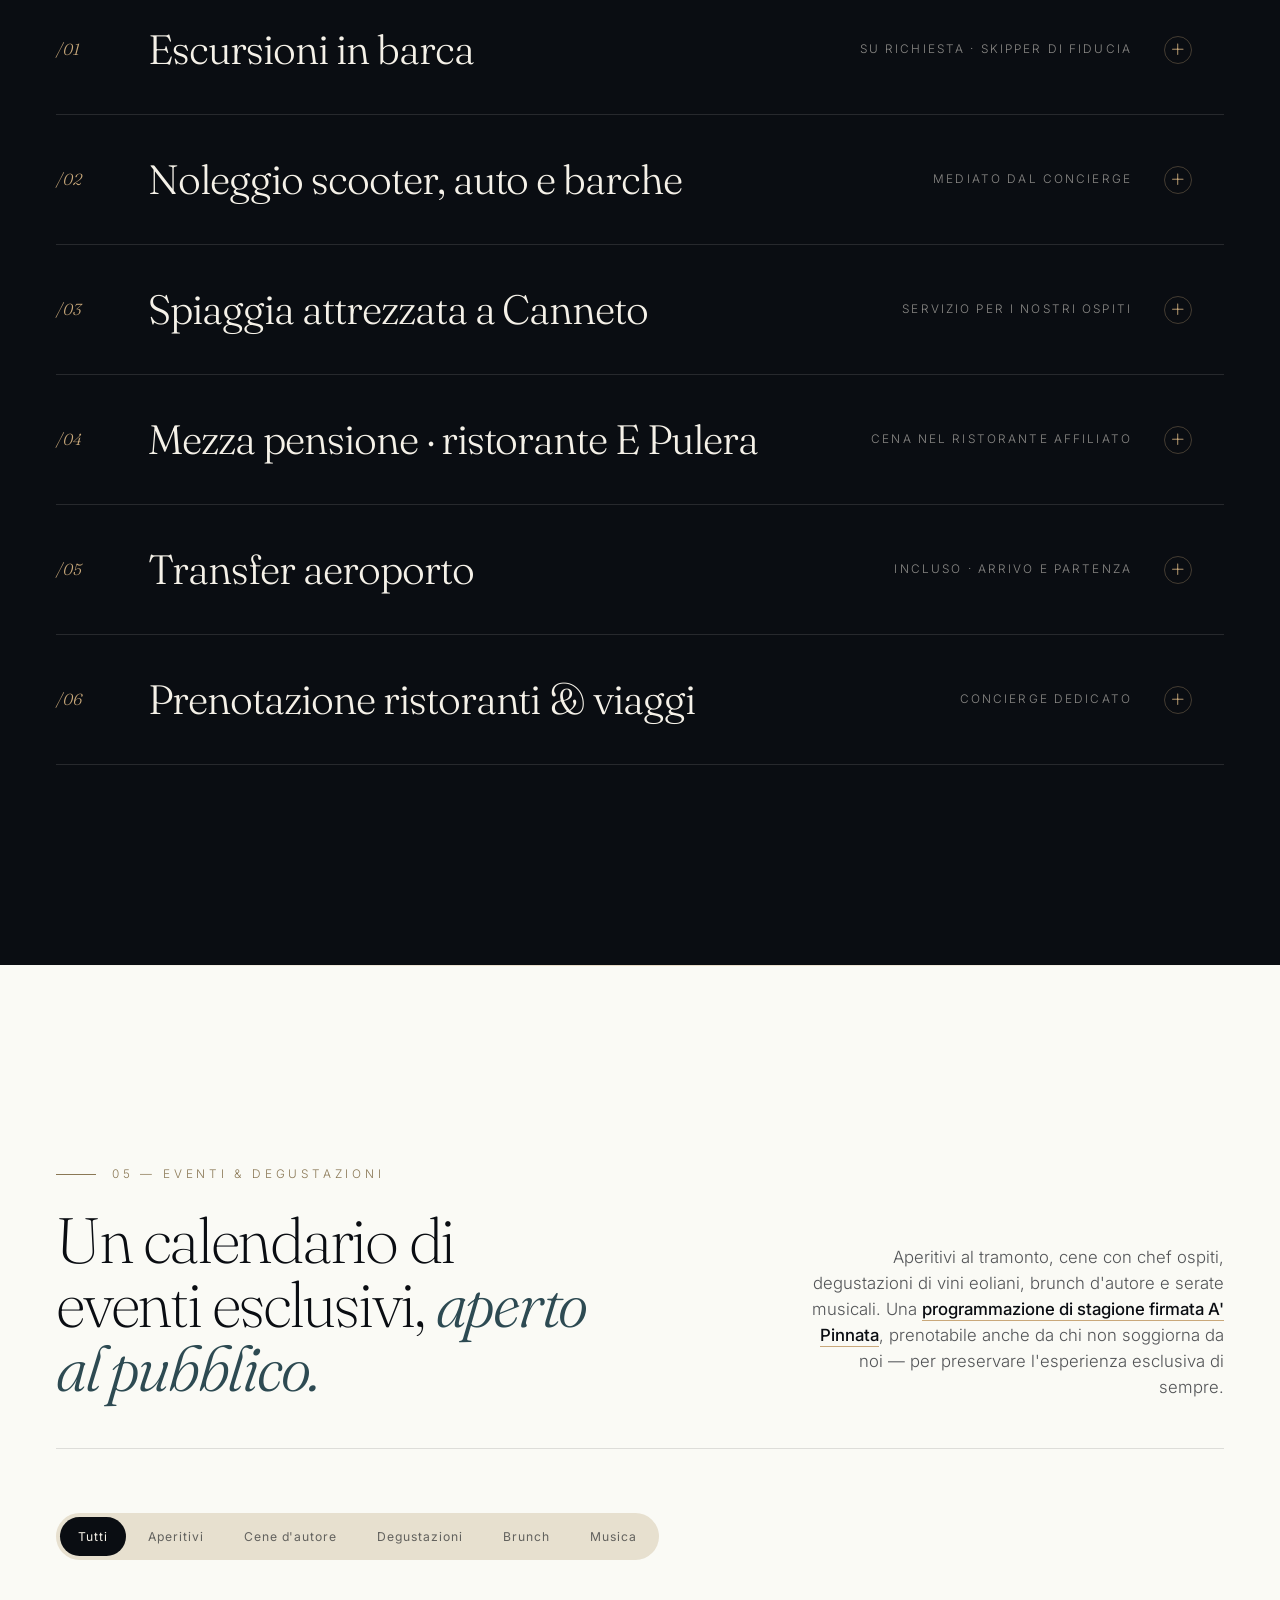
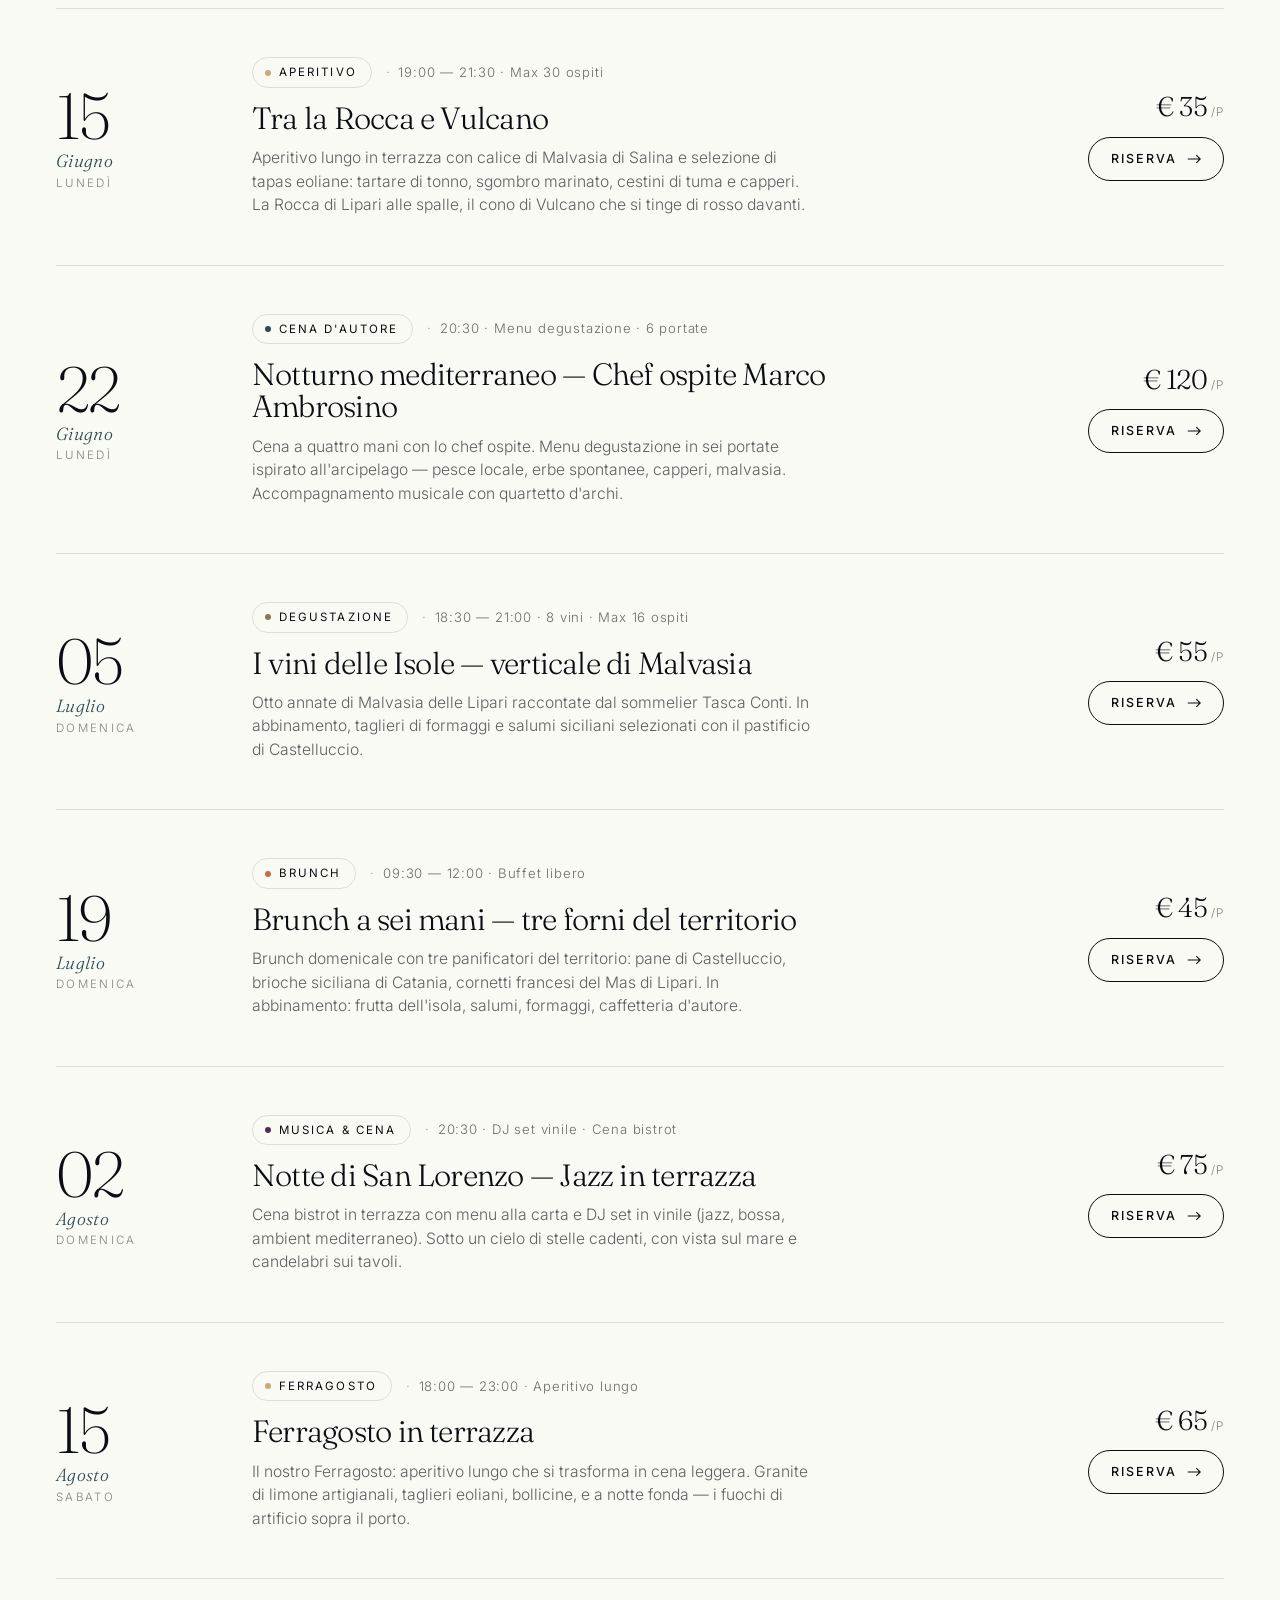
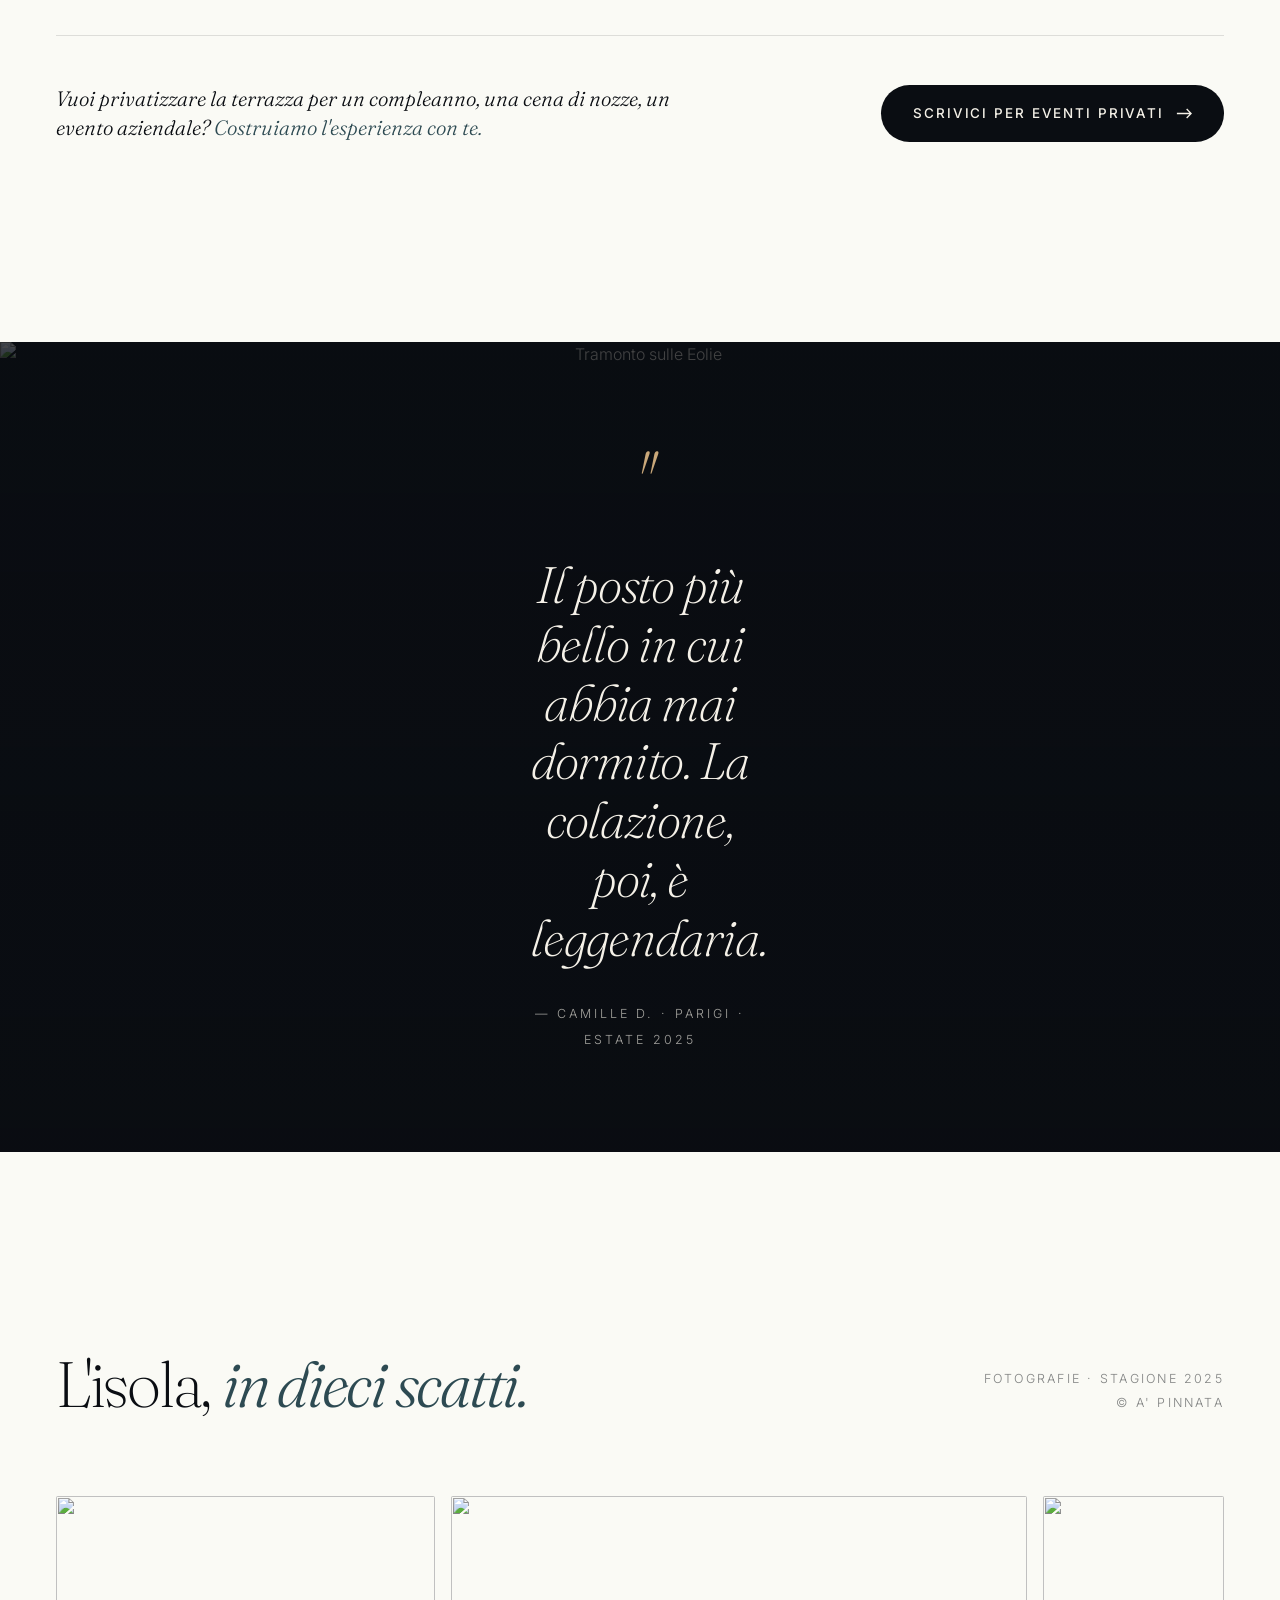
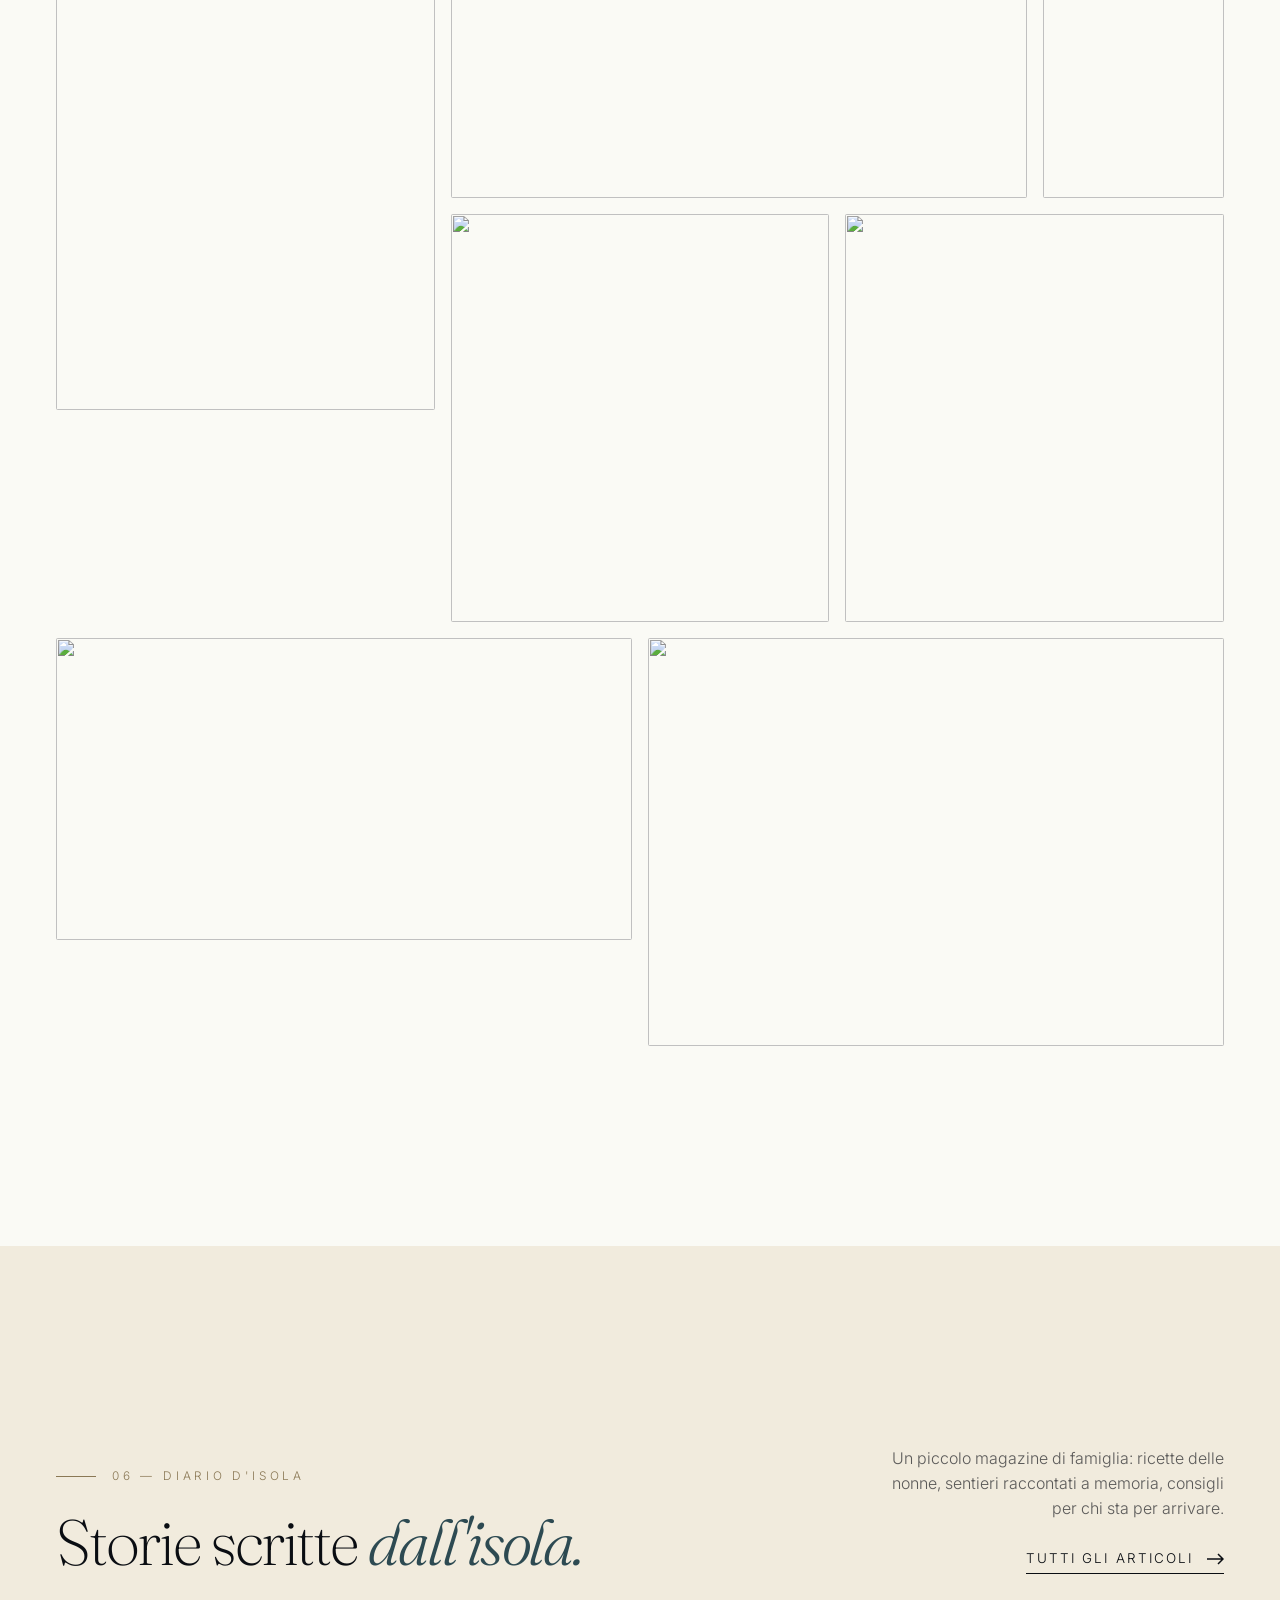
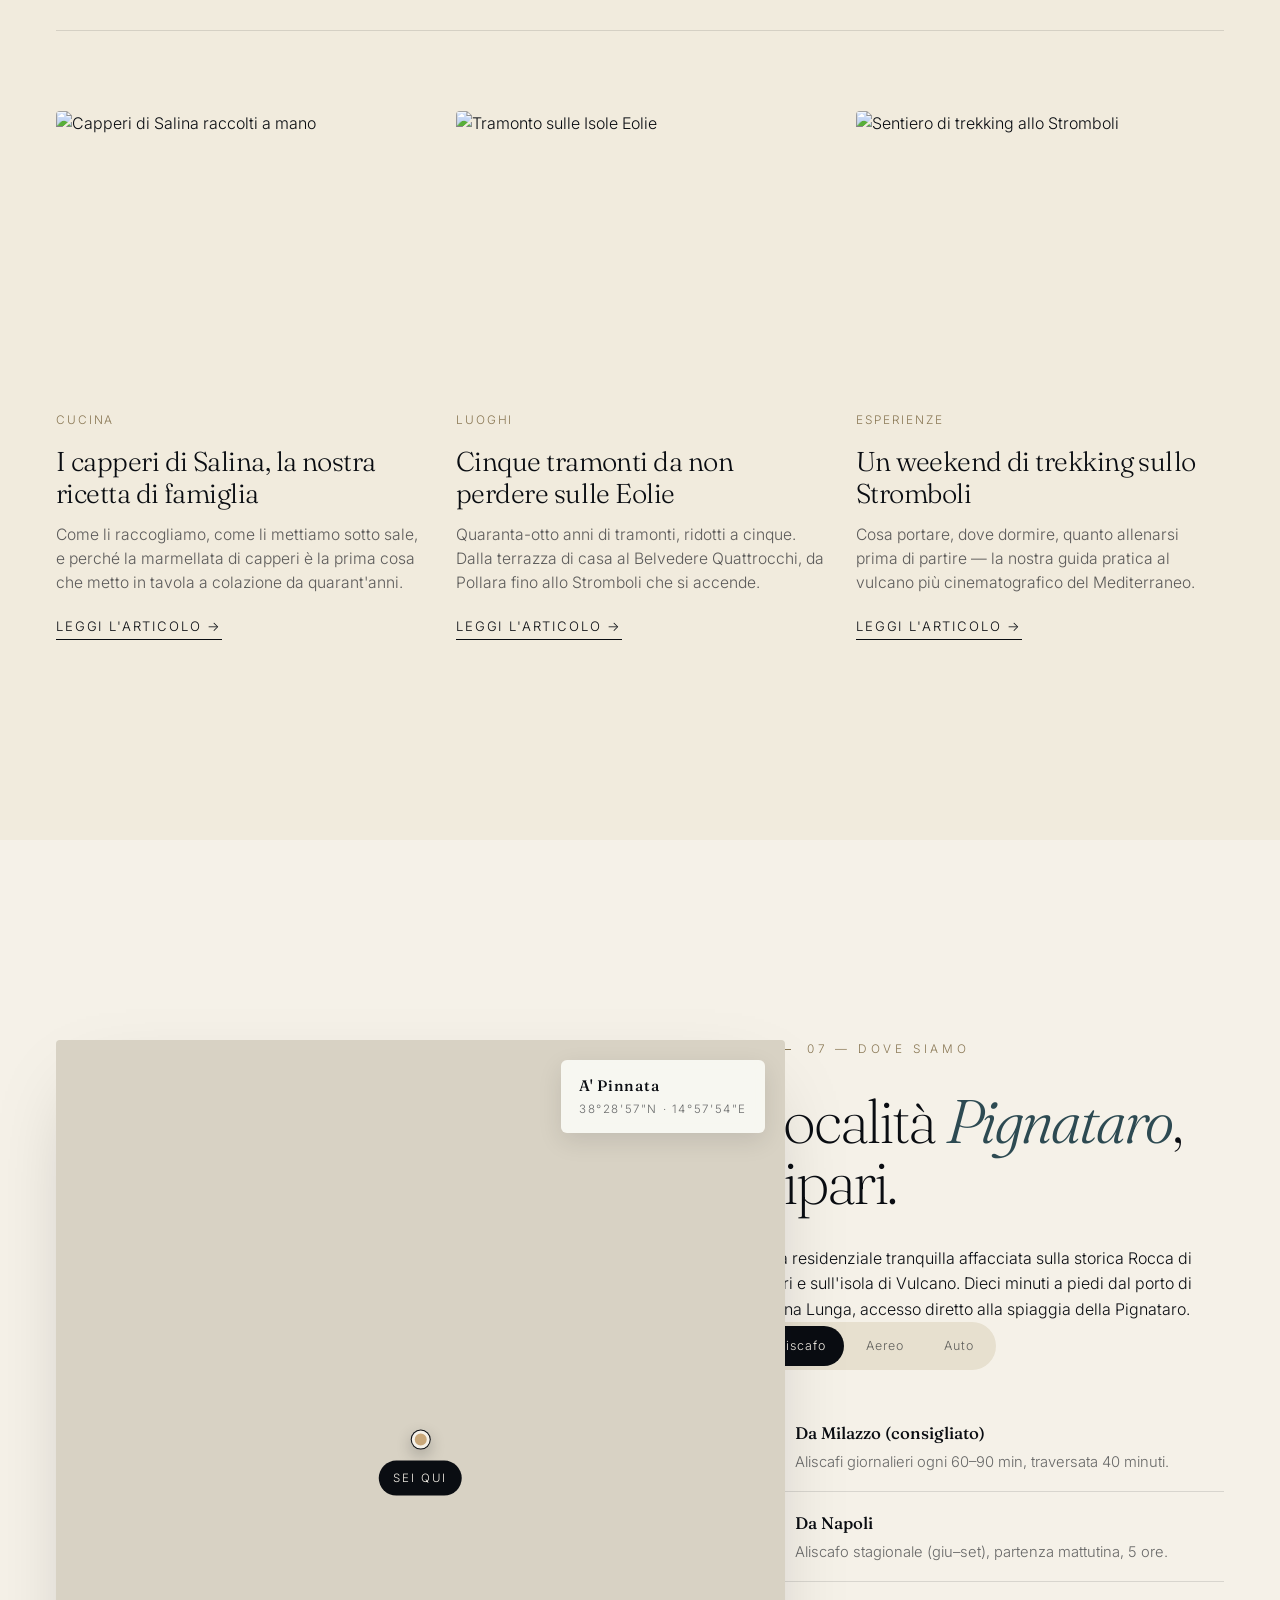
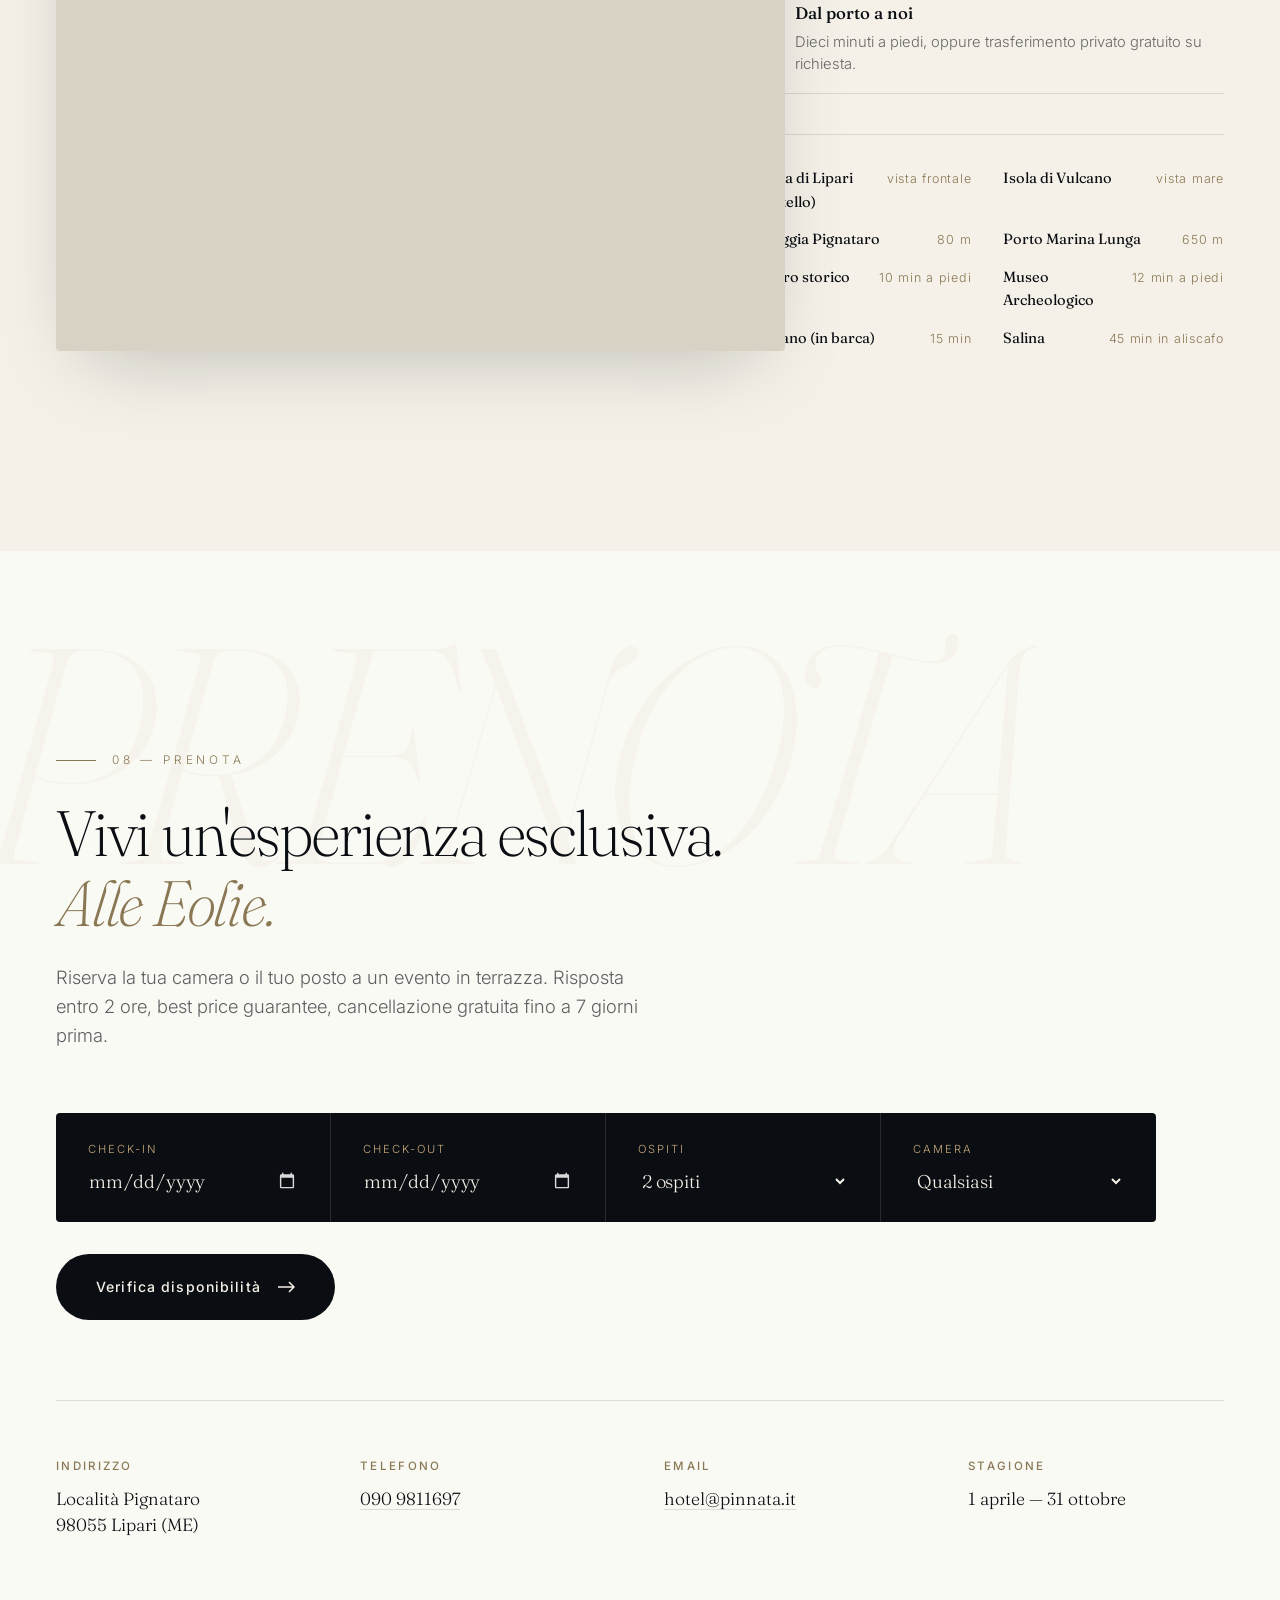
==== commit 4a4e1af9: "Counters: strategic value-driver numbers instead of operational facts The four counters under the he" ====
--- a/index.html
+++ b/index.html
@@ -2725,20 +2725,20 @@
 
     <div class="counters">
       <div class="counter reveal">
-        <h3 data-count="4">0<small>tipologie</small></h3>
-        <p>Camere · singole, doppie, matrimoniali, junior suite</p>
+        <h3 data-count="2">0<small>vedute</small></h3>
+        <p>Rocca di Lipari e isola di Vulcano · sempre sotto i tuoi occhi</p>
       </div>
       <div class="counter reveal">
-        <h3 data-count="24">0<small>h/7</small></h3>
-        <p>Reception e bar attrezzato</p>
+        <h3 data-count="2">0<small>h</small></h3>
+        <p>Risposta garantita a ogni richiesta di prenotazione</p>
       </div>
       <div class="counter reveal">
-        <h3 data-count="3">0<small>lingue</small></h3>
-        <p>Italiano · English · Français</p>
+        <h3 data-count="0">0<small>commissioni</small></h3>
+        <p>Miglior tariffa garantita se prenoti direttamente da noi</p>
       </div>
       <div class="counter reveal">
-        <h3 data-count="7">0<small>mesi</small></h3>
-        <p>Stagione · da aprile a ottobre</p>
+        <h3 data-count="15">0<small>%</small></h3>
+        <p>Sconto Settimana Lenta · 7 notti con esperienze incluse</p>
       </div>
     </div>
   </div>
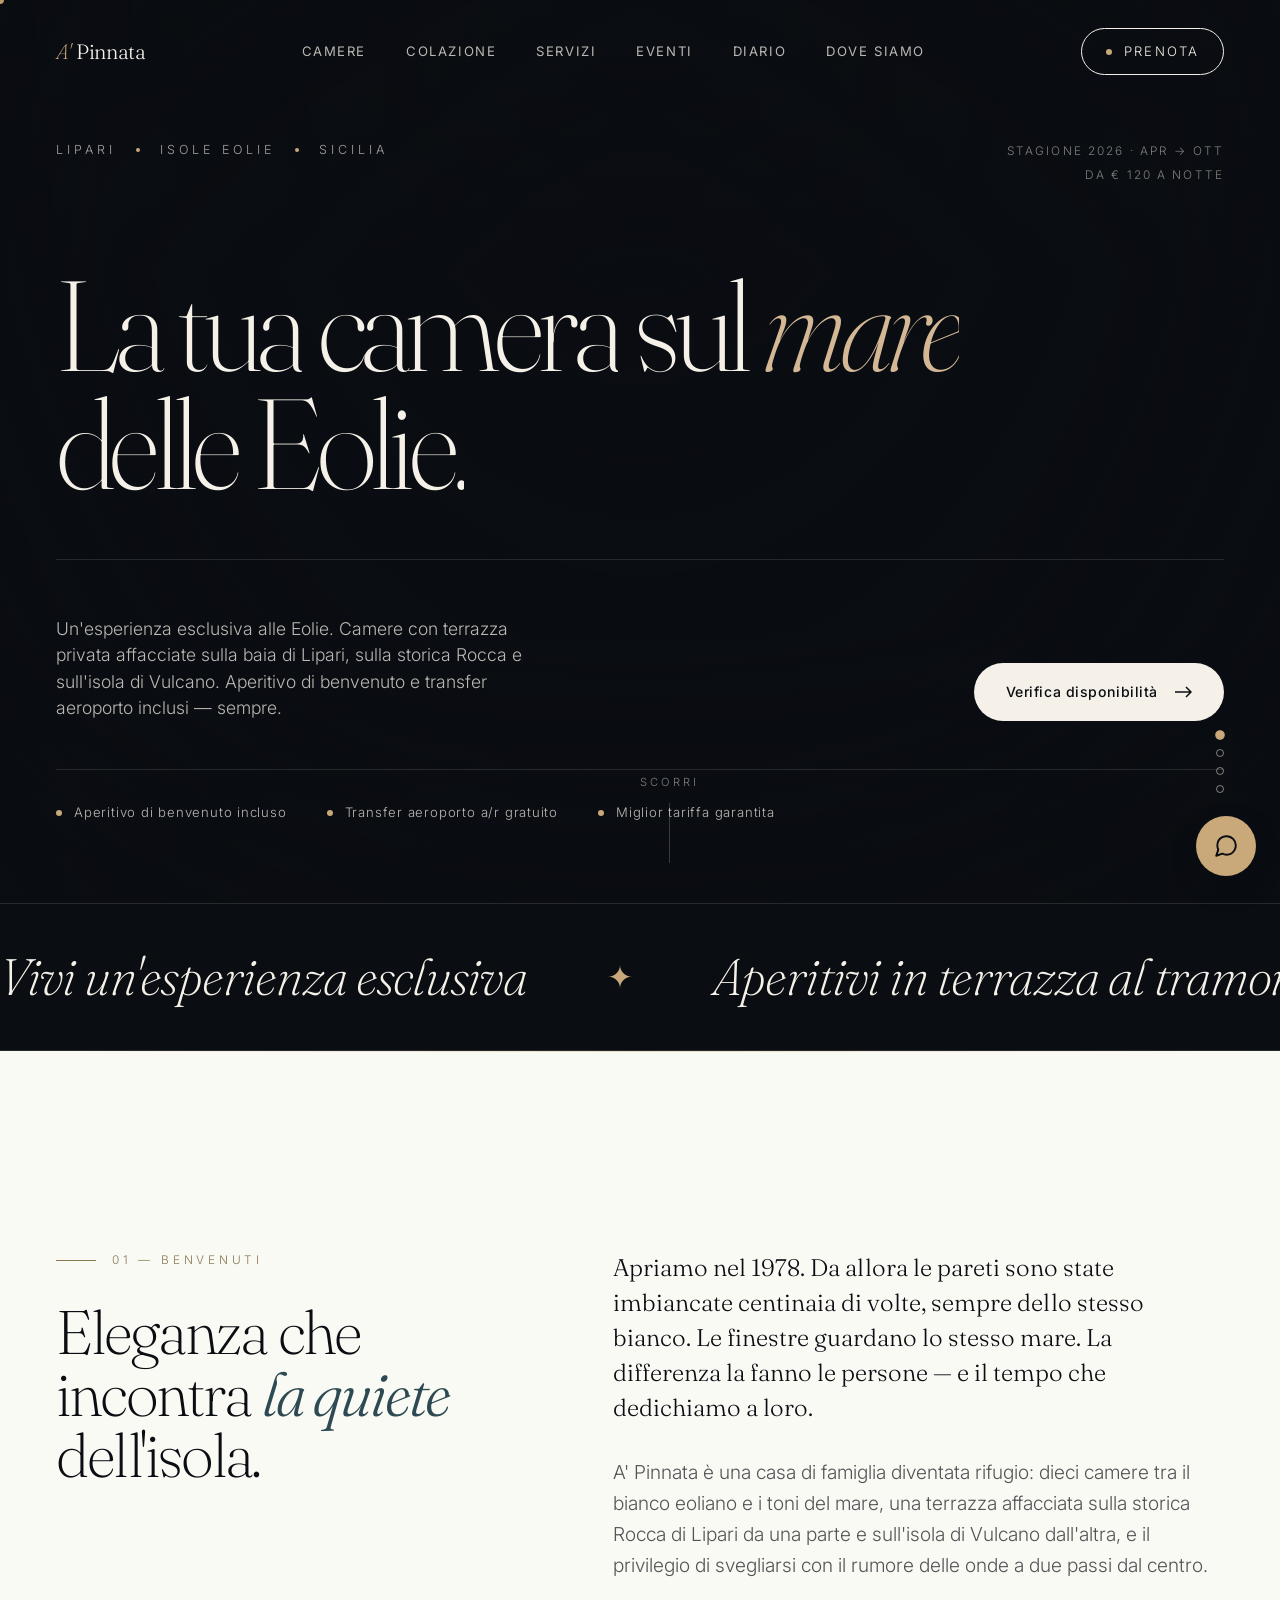
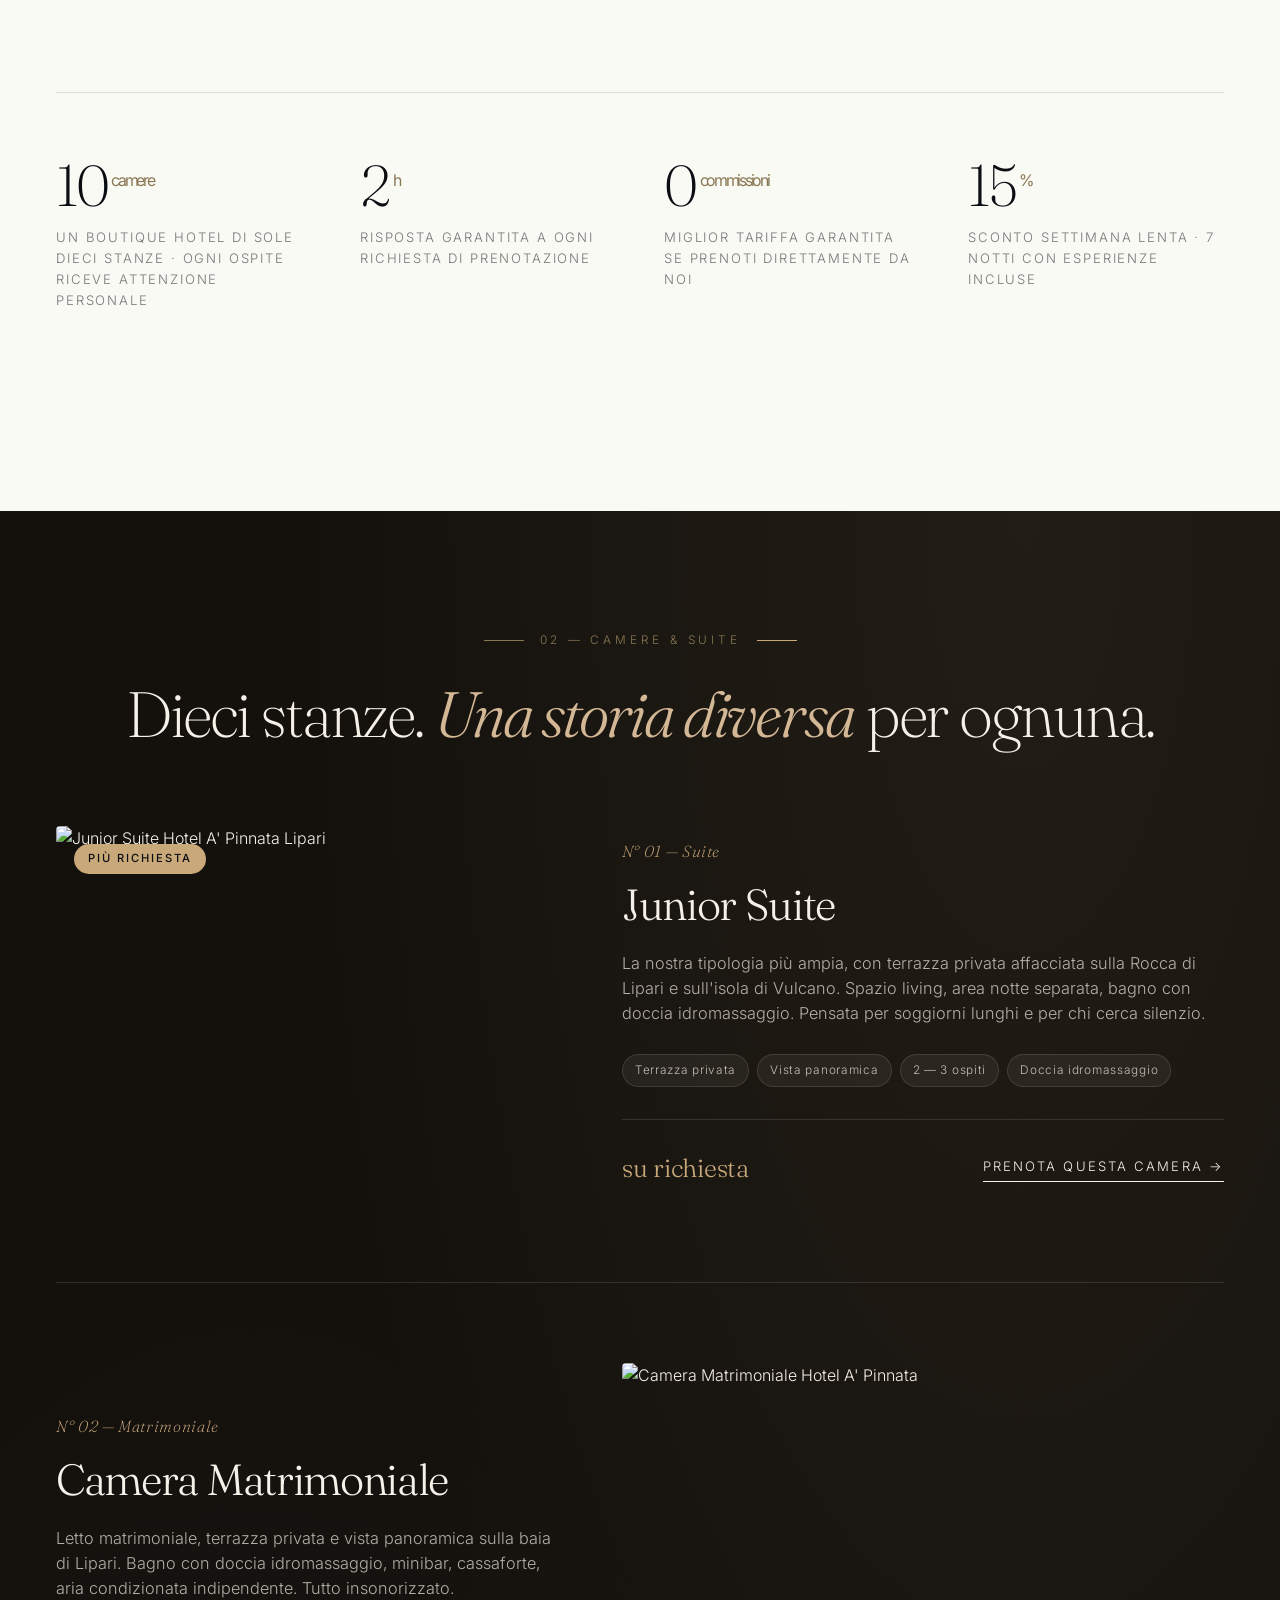
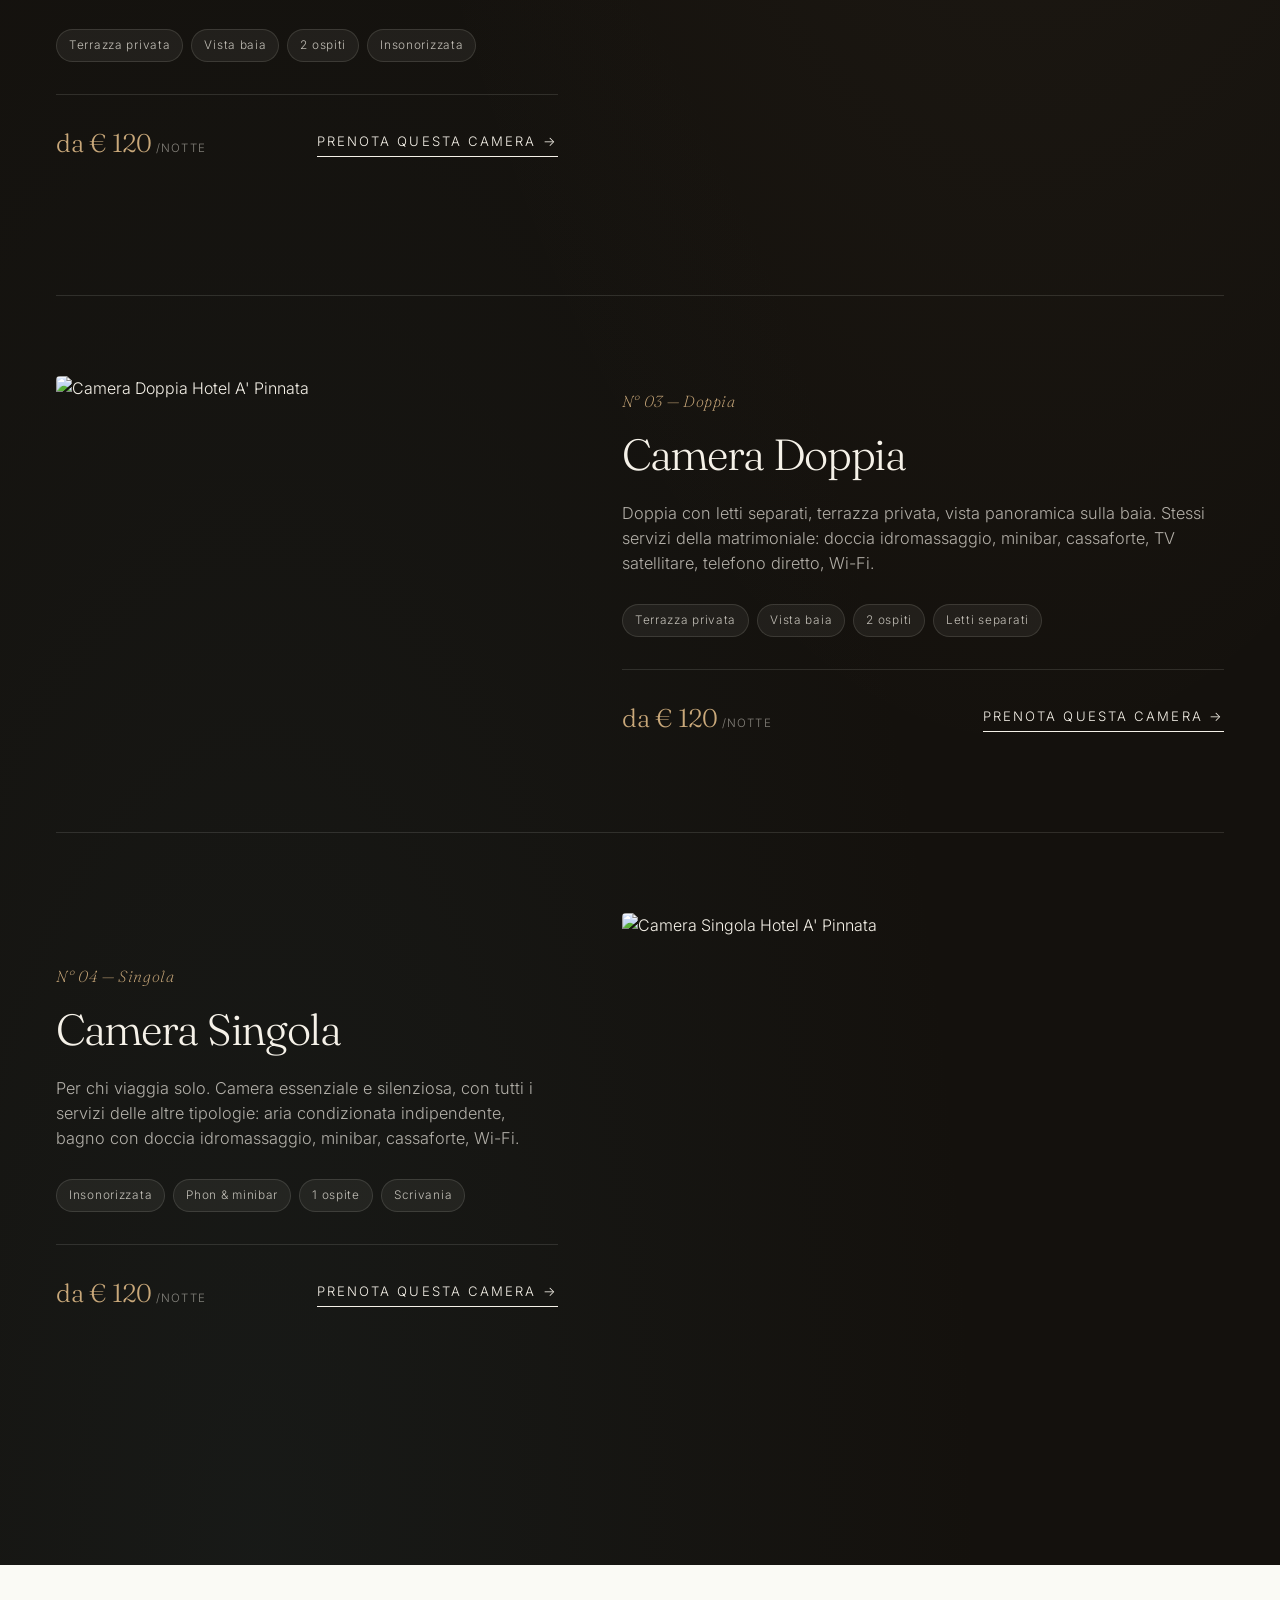
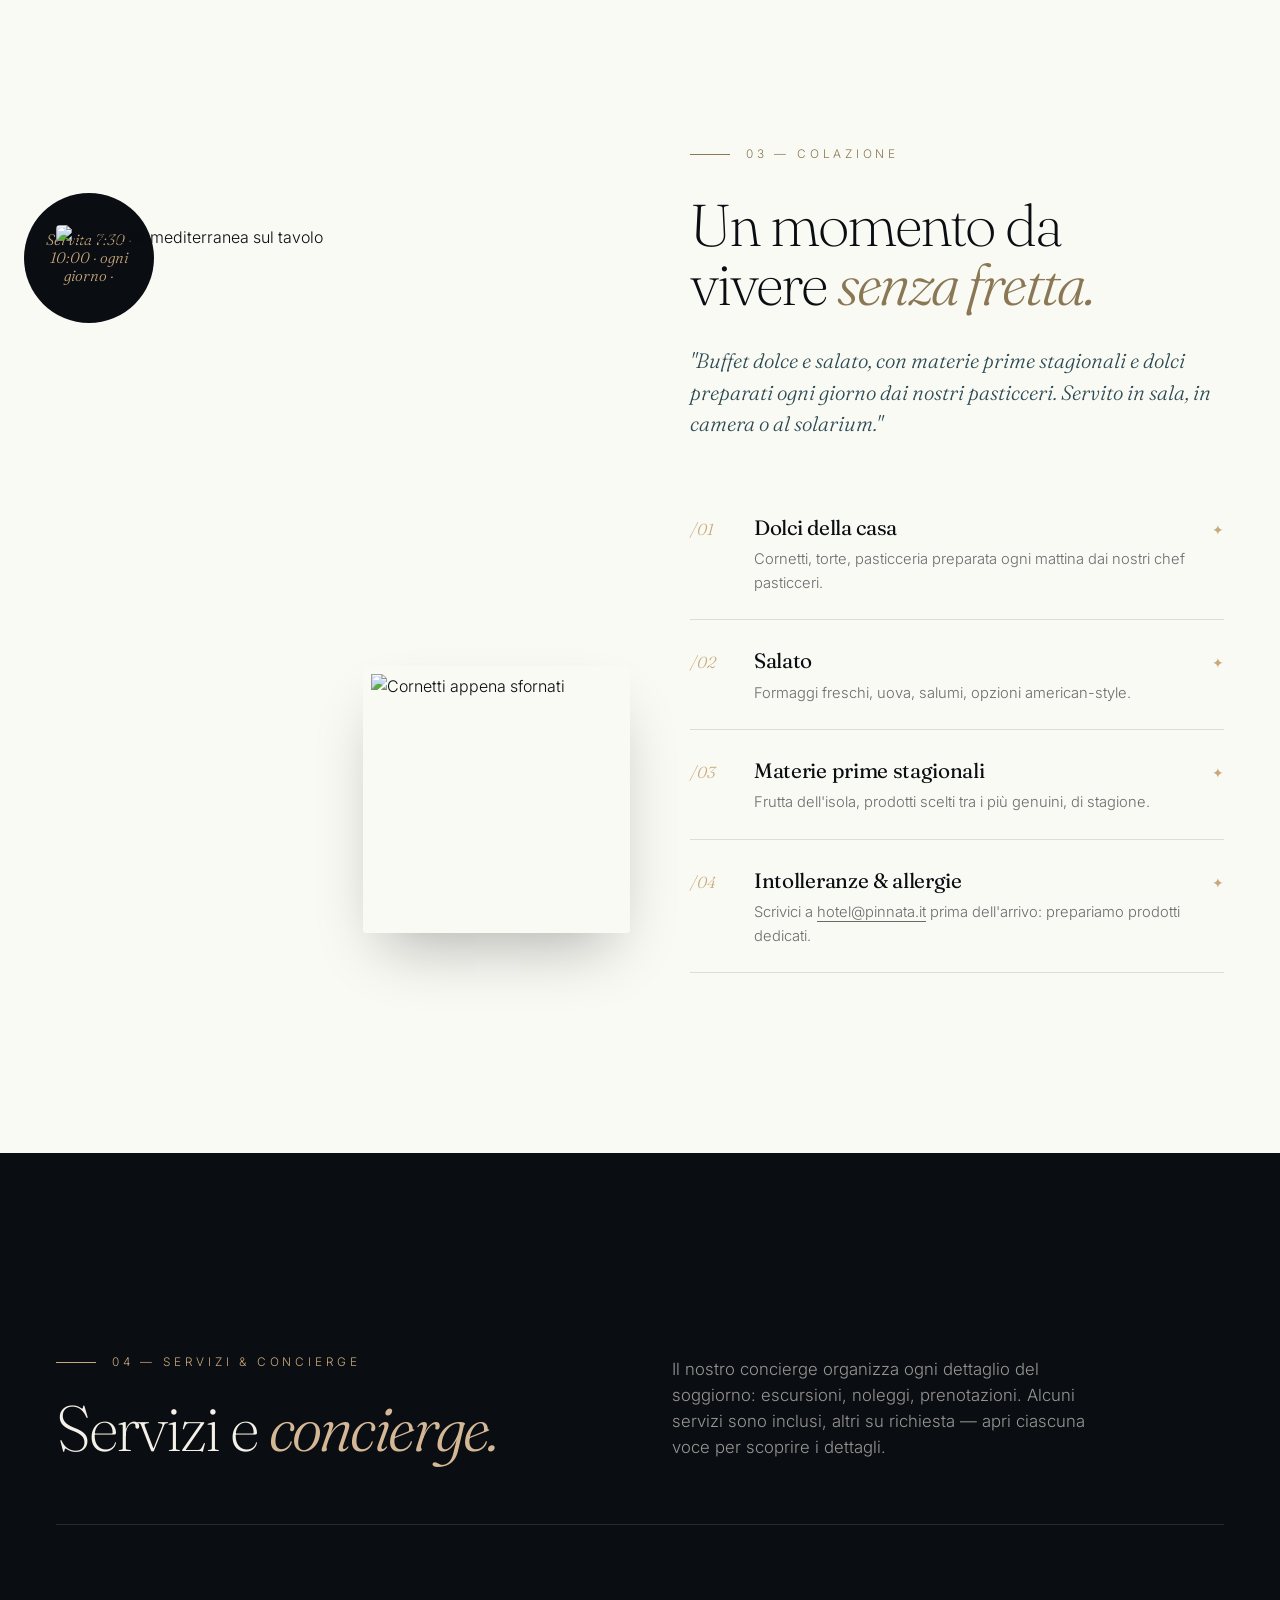
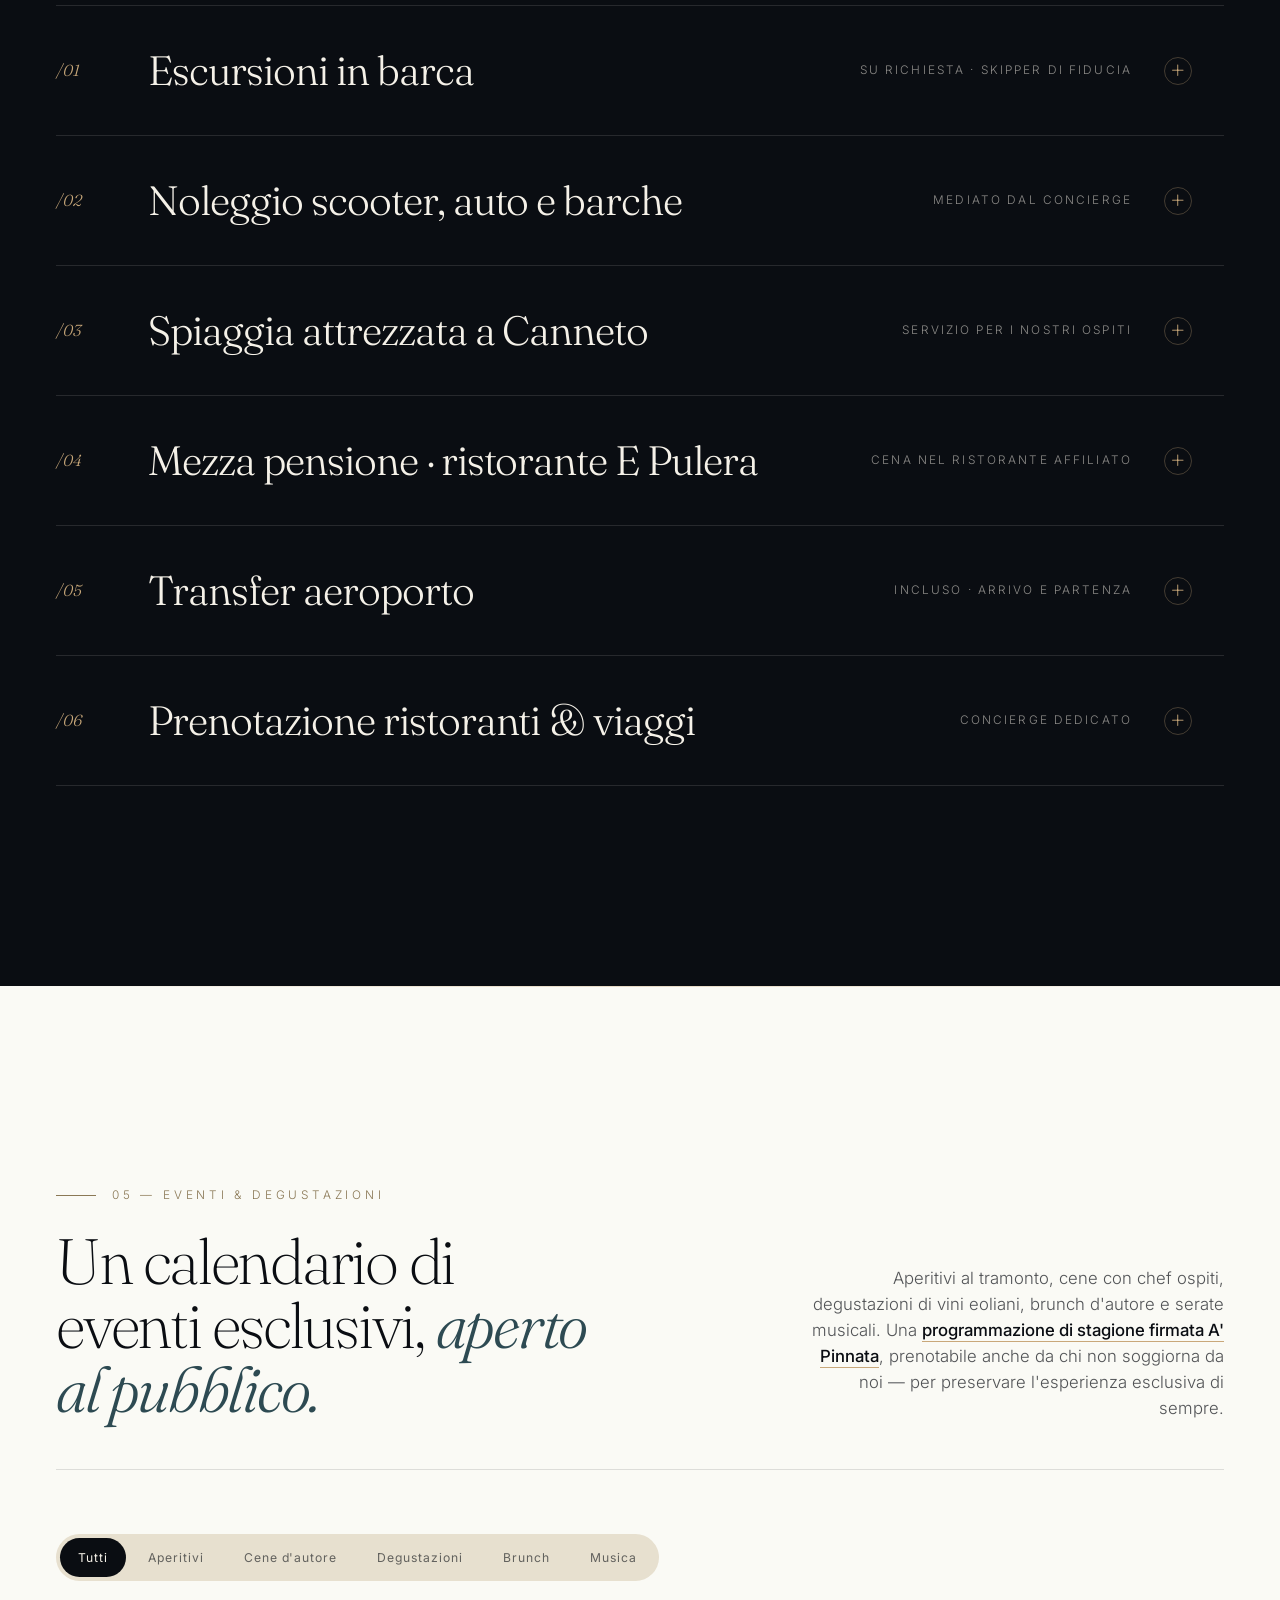
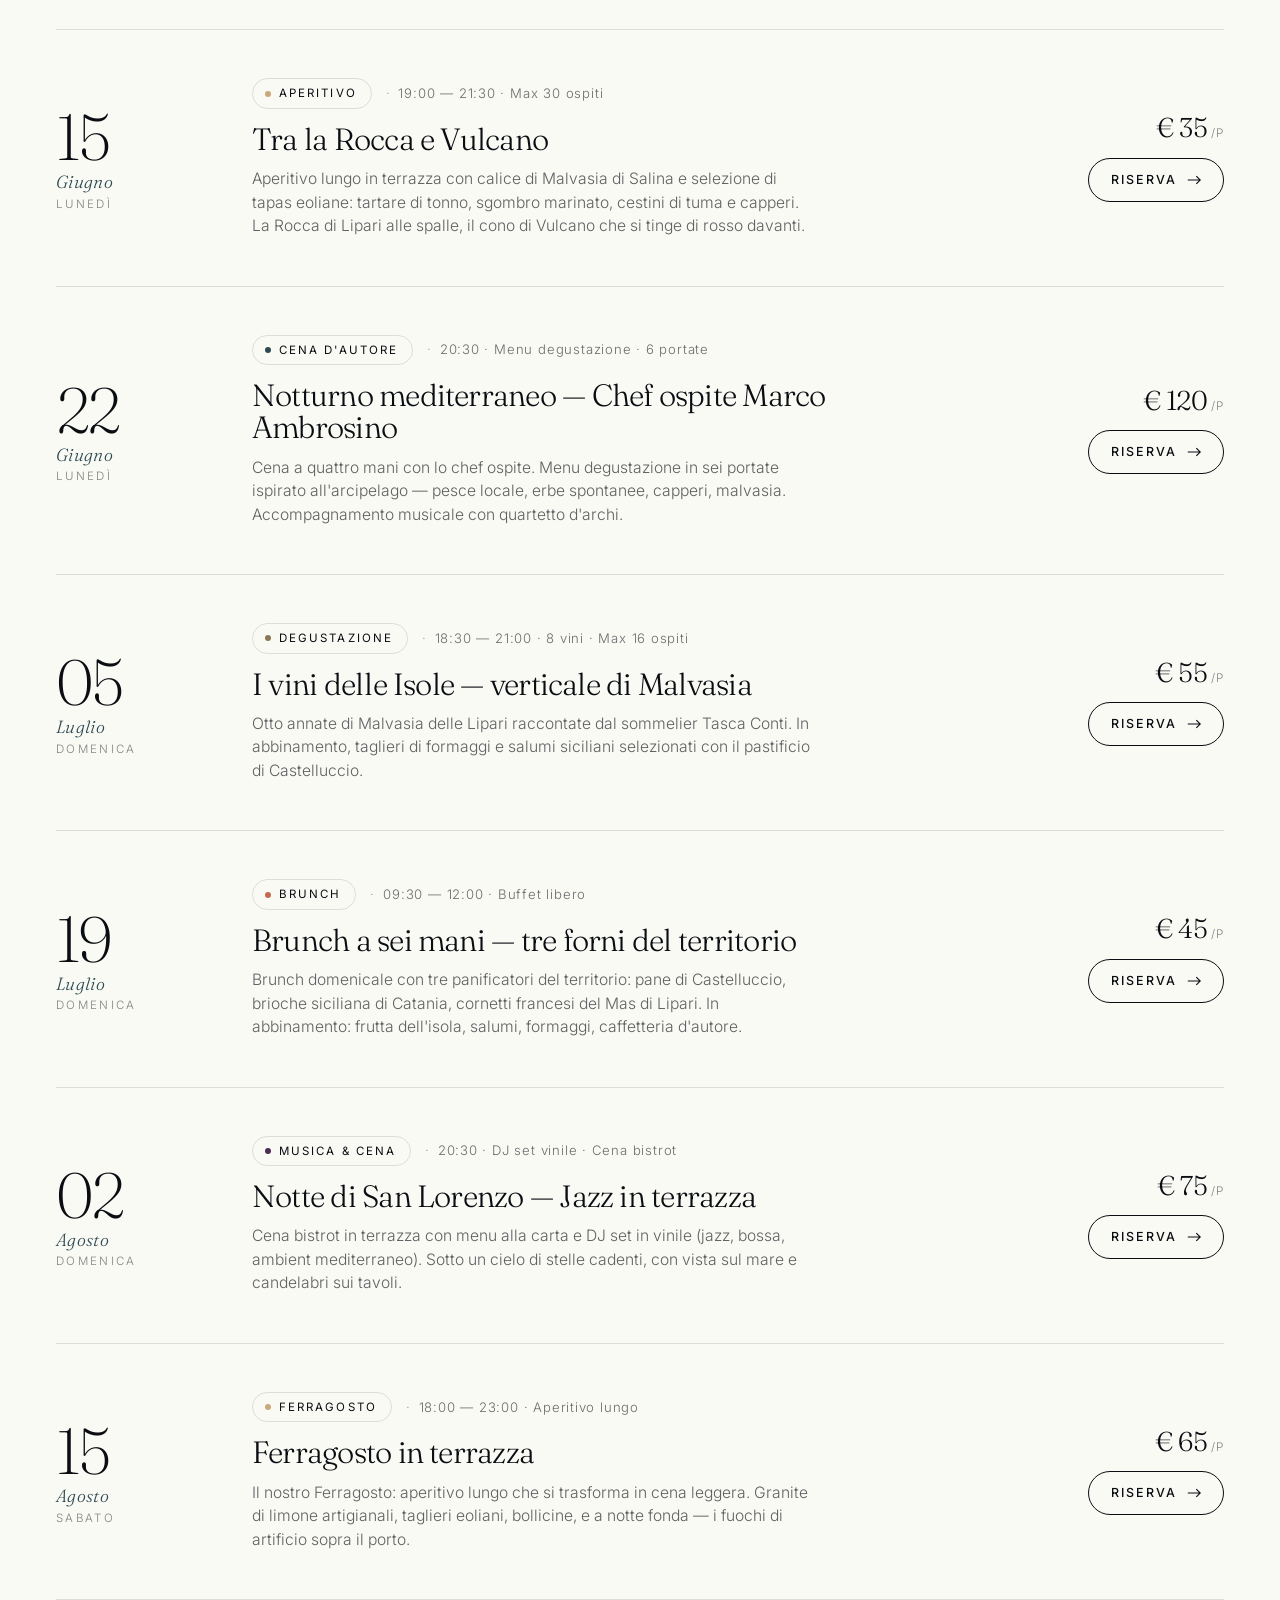
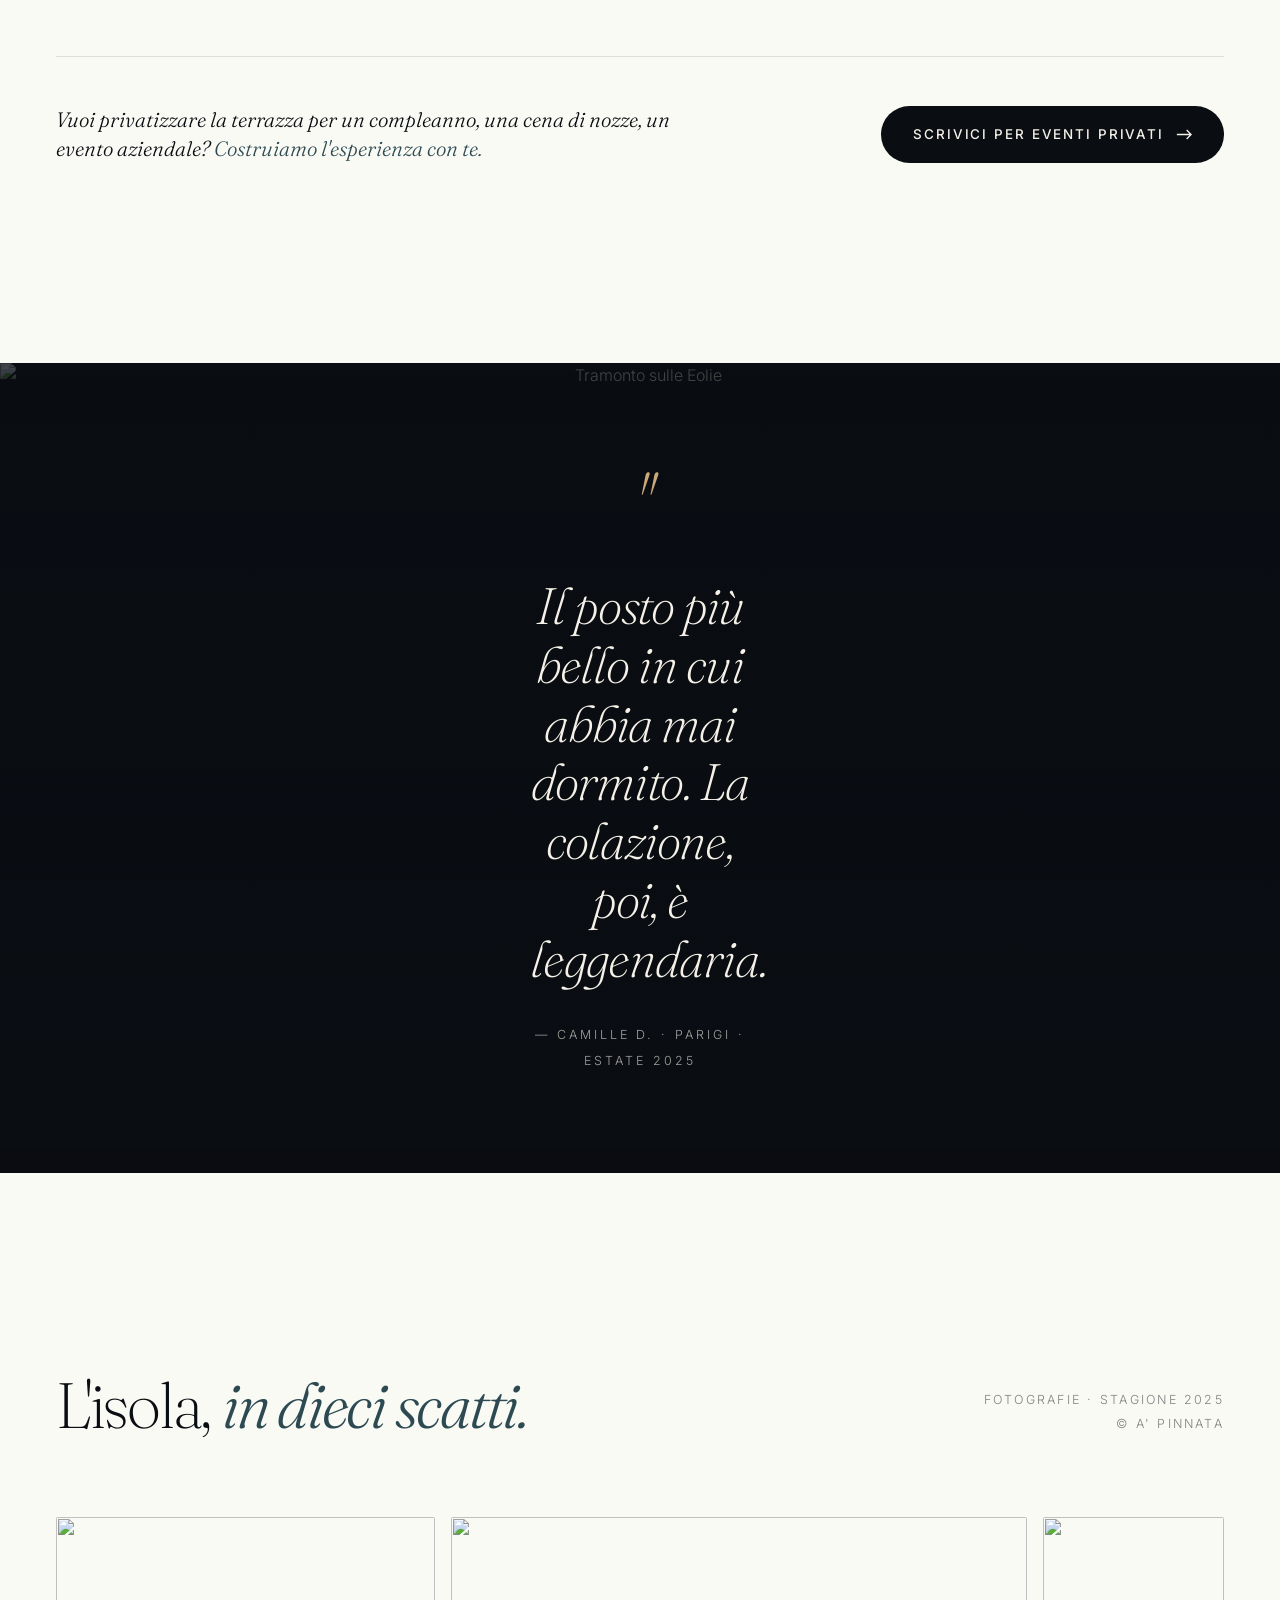
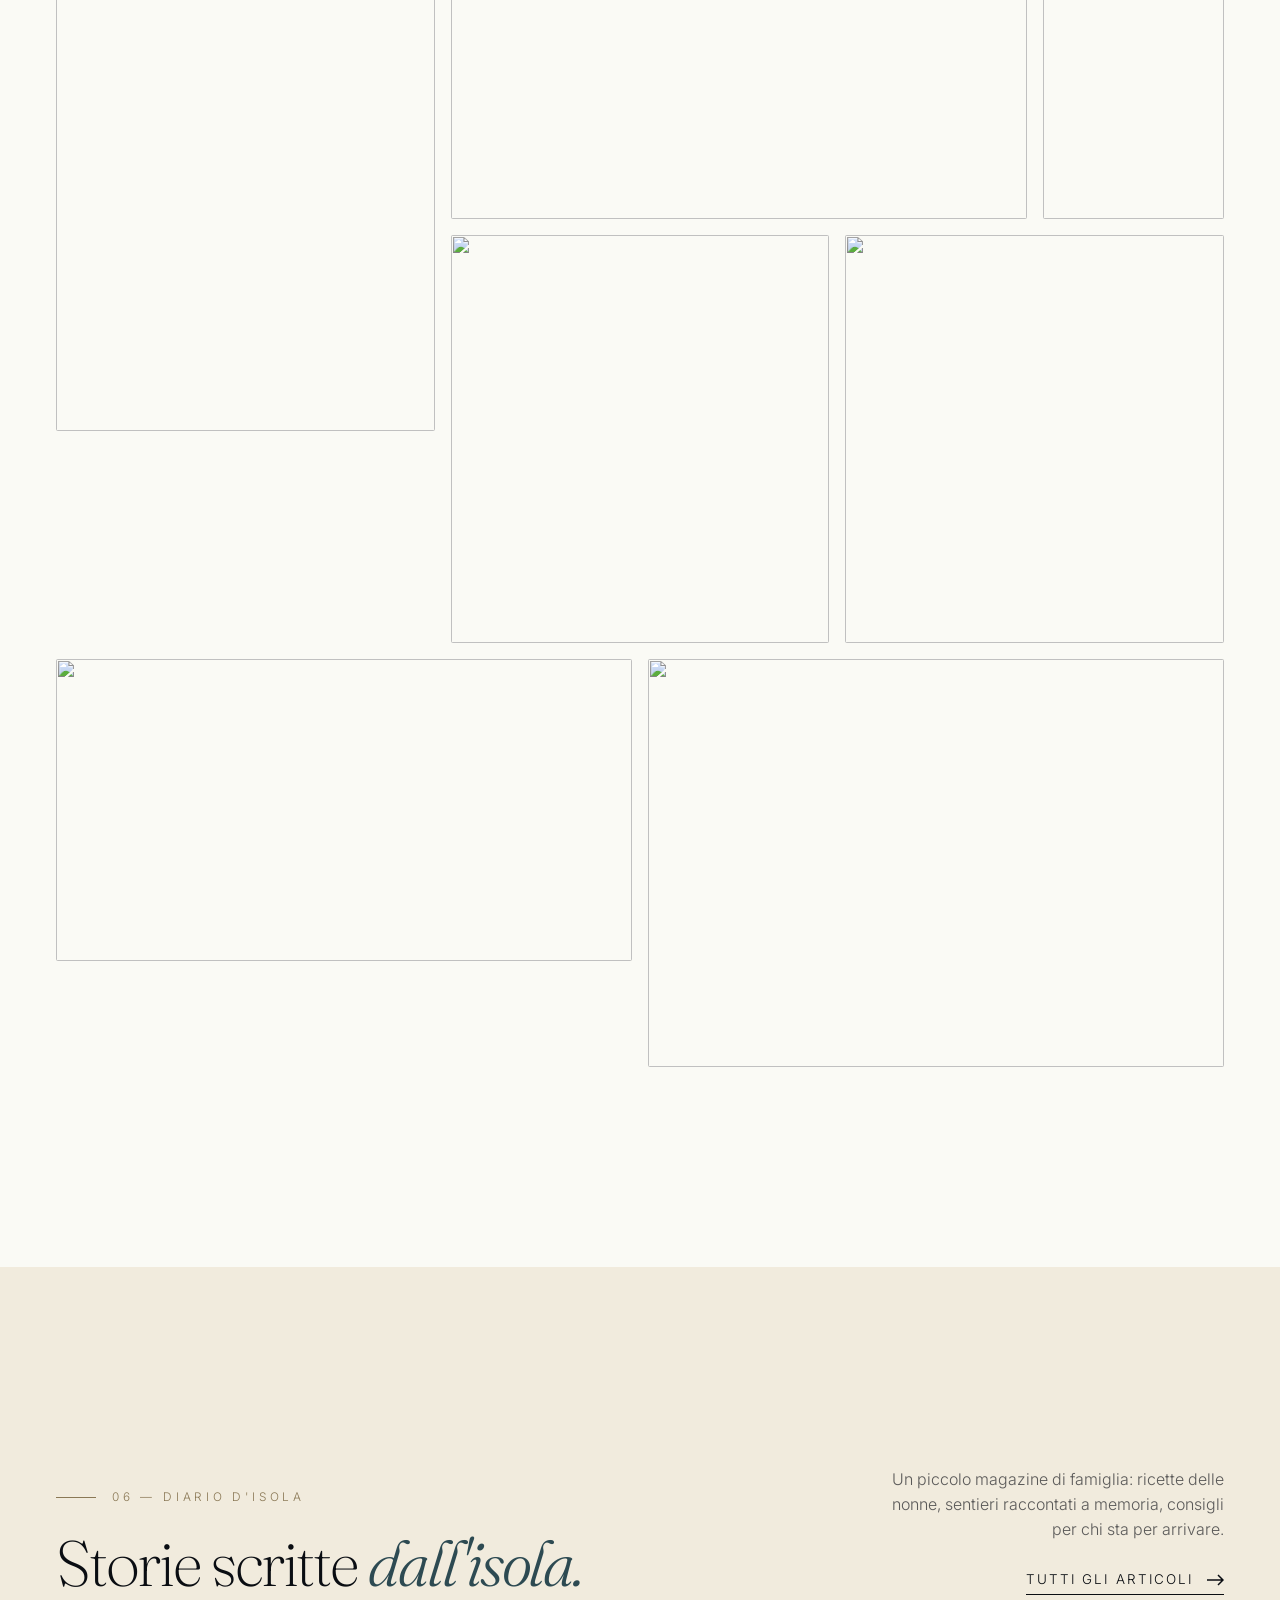
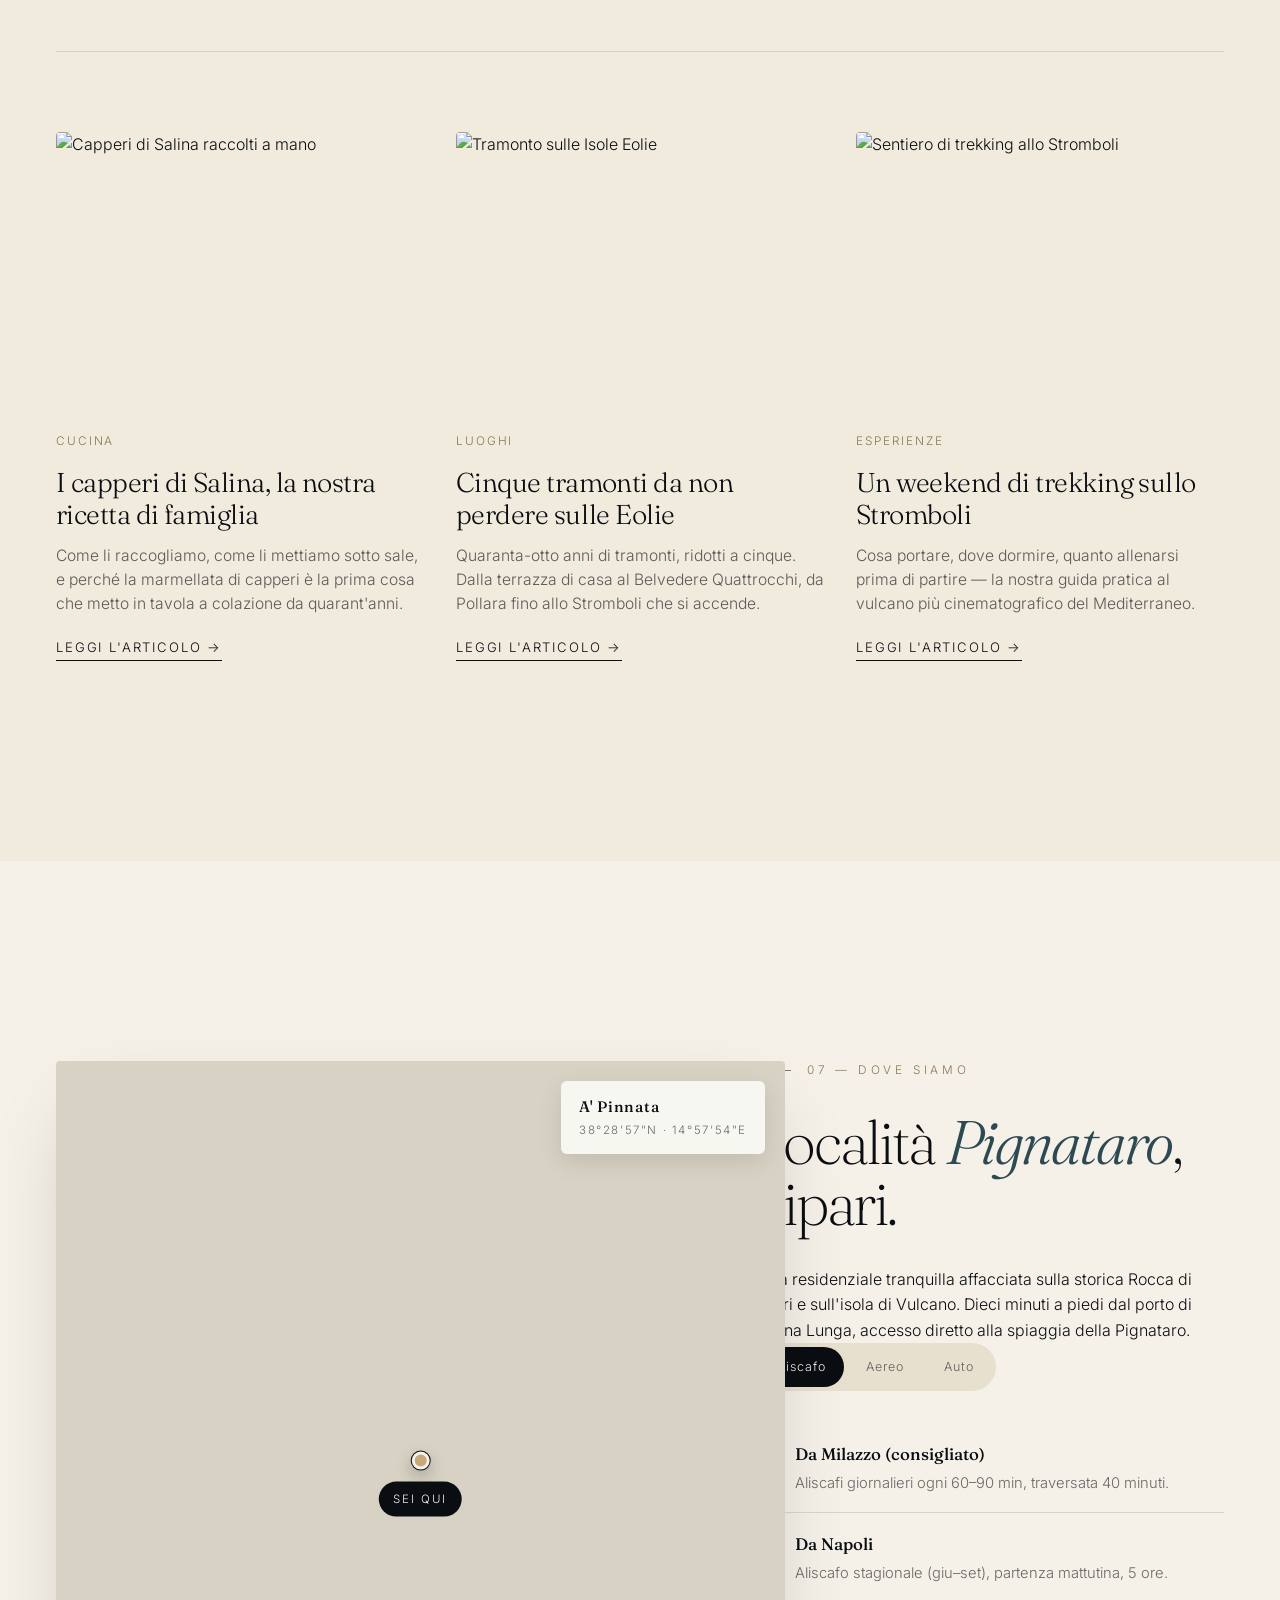
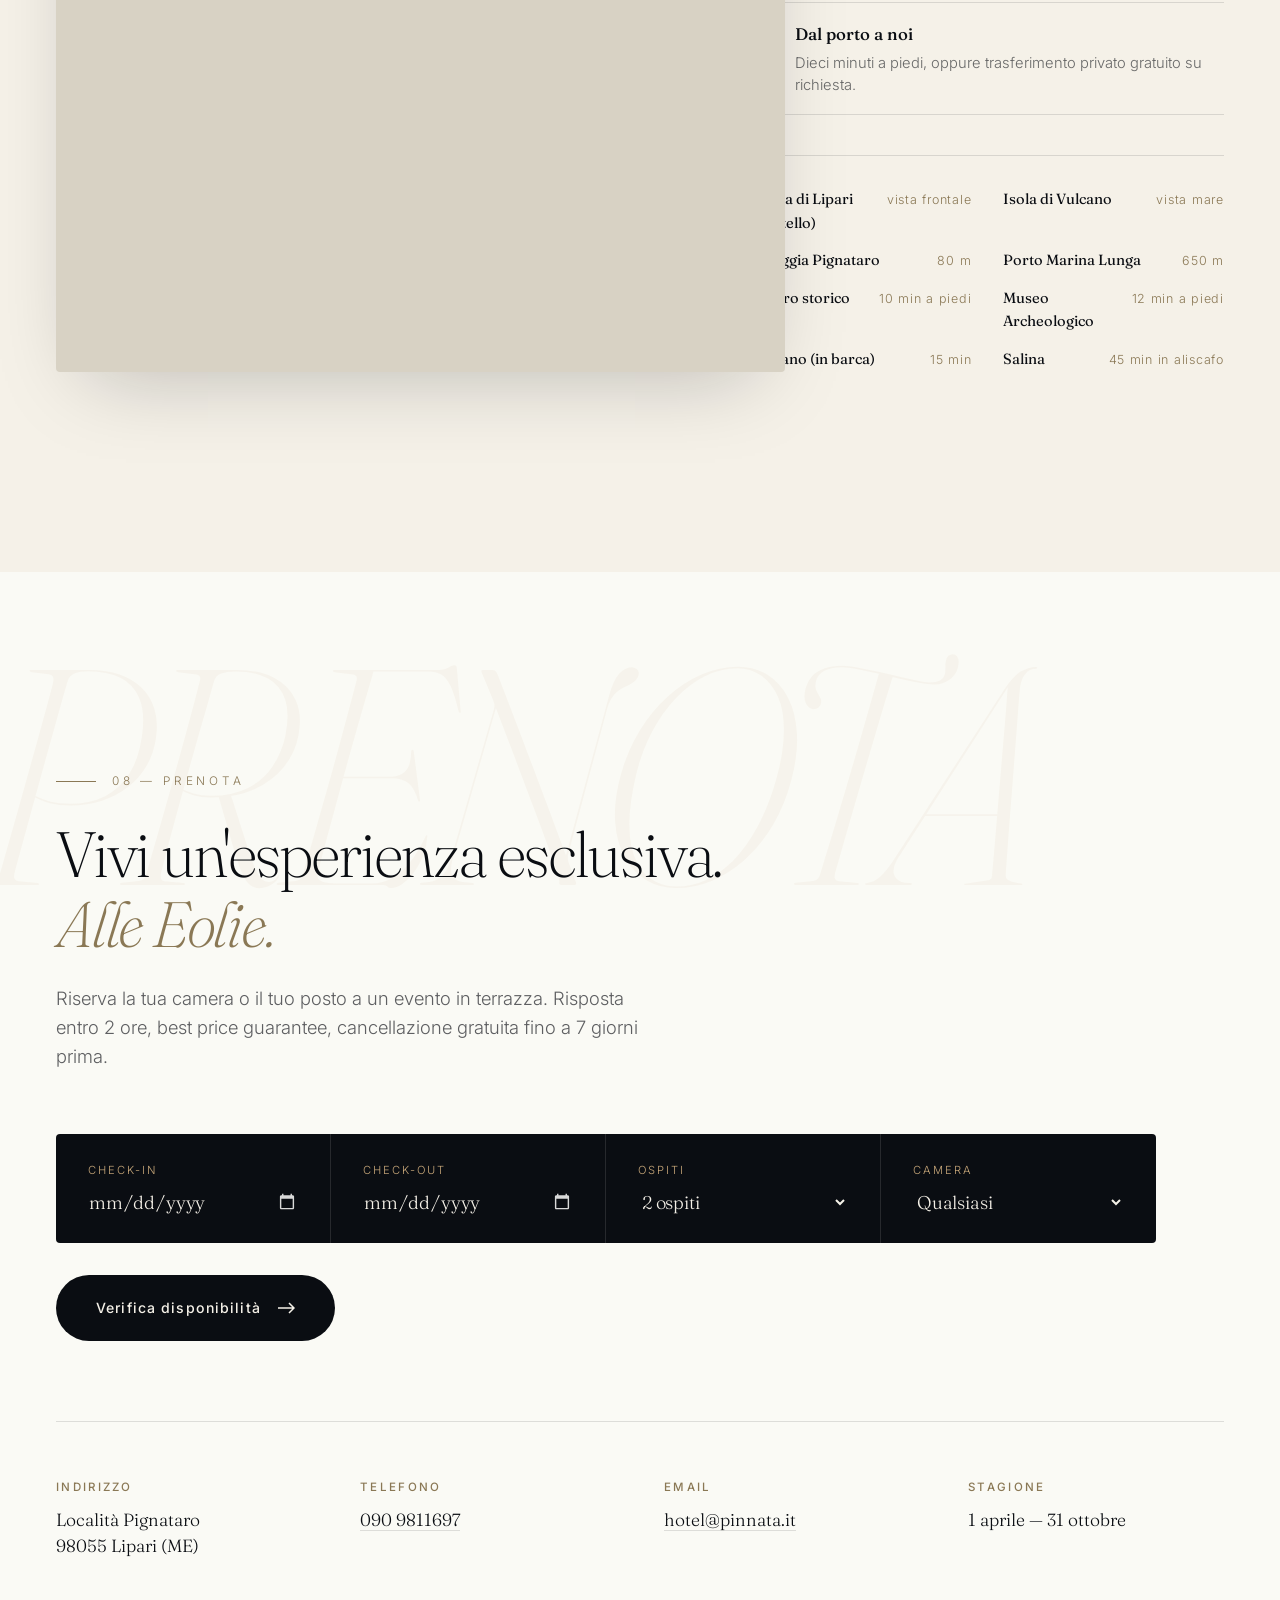
==== commit df80fff1: "Counter 1: room count instead of "vedute" Replaced the "2 vedute" tile with a room-count tile that l" ====
--- a/index.html
+++ b/index.html
@@ -2725,8 +2725,8 @@
 
     <div class="counters">
       <div class="counter reveal">
-        <h3 data-count="2">0<small>vedute</small></h3>
-        <p>Rocca di Lipari e isola di Vulcano · sempre sotto i tuoi occhi</p>
+        <h3 data-count="10">0<small>camere</small></h3>
+        <p>Un boutique hotel di sole dieci stanze · ogni ospite riceve attenzione personale</p>
       </div>
       <div class="counter reveal">
         <h3 data-count="2">0<small>h</small></h3>
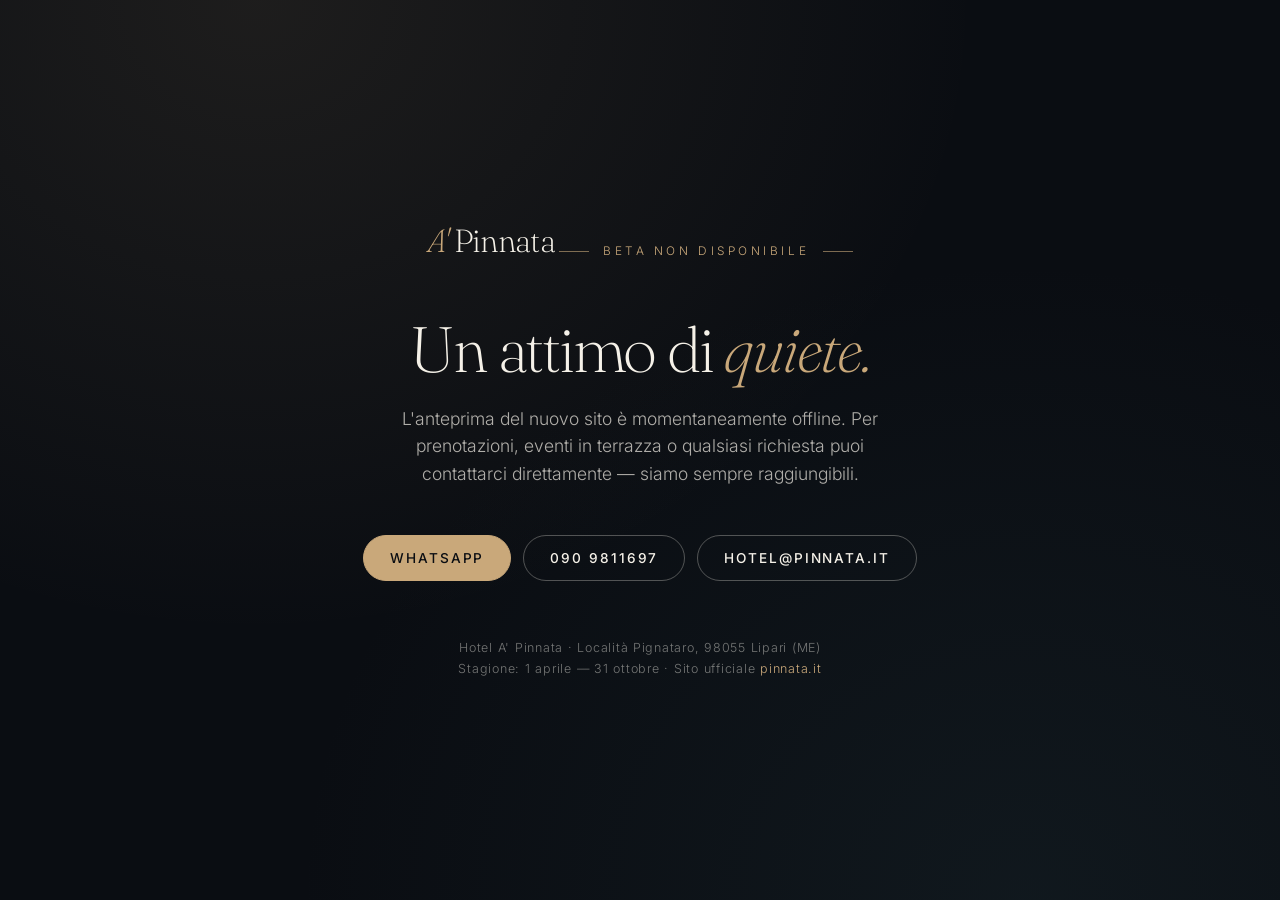
==== commit f662427d: "Take beta offline — single-page index.html, full site removed from deploy Replaced index.html with t" ====
--- a/index.html
+++ b/index.html
@@ -3,3927 +3,146 @@
 <head>
 <meta charset="UTF-8" />
 <meta name="viewport" content="width=device-width, initial-scale=1.0" />
-
-<!-- ─── PRIMARY SEO ─── -->
-<title>Hotel A' Pinnata — Boutique Hotel sul mare di Lipari · Isole Eolie</title>
-<meta name="description" content="Vivi un'esperienza esclusiva alle Eolie. Boutique hotel sul mare di Lipari affacciato sulla storica Rocca e sull'isola di Vulcano. Dieci camere eleganti, aperitivi in terrazza, cene di chef ospiti, degustazioni — aperti anche a chi non soggiorna. Stagione aprile-ottobre, da €120 a notte." />
-<meta name="keywords" content="hotel lipari, boutique hotel eolie, esperienza esclusiva eolie, aperitivo in terrazza lipari, cena chef lipari, degustazione vini eolie, eventi lipari 2026, dove dormire lipari, hotel sul mare lipari, hotel a' pinnata" />
-<meta name="author" content="Hotel A' Pinnata" />
-<meta name="robots" content="index, follow, max-image-preview:large" />
-<meta name="language" content="Italian" />
-<meta name="geo.region" content="IT-ME" />
-<meta name="geo.placename" content="Lipari, Isole Eolie" />
-<meta name="geo.position" content="38.4825;14.965" />
-<meta name="ICBM" content="38.4825, 14.965" />
-<link rel="canonical" href="https://www.pinnata.it/" />
-<link rel="alternate" hreflang="it" href="https://www.pinnata.it/" />
-<link rel="alternate" hreflang="x-default" href="https://www.pinnata.it/" />
-
-<!-- ─── OPEN GRAPH ─── -->
-<meta property="og:type" content="website" />
-<meta property="og:site_name" content="Hotel A' Pinnata" />
-<meta property="og:url" content="https://www.pinnata.it/" />
-<meta property="og:title" content="Hotel A' Pinnata — Vivi un'esperienza esclusiva alle Eolie" />
-<meta property="og:description" content="Boutique hotel sul mare di Lipari. Camere eleganti, aperitivi in terrazza, cene d'autore, degustazioni — aperti anche a chi non soggiorna." />
-<meta property="og:image" content="https://www.pinnata.it/wp-content/uploads/2023/02/hotel-a-pinnata-lipari-3.jpg" />
-<meta property="og:image:width" content="1200" />
-<meta property="og:image:height" content="630" />
-<meta property="og:image:alt" content="Mare turchese delle Isole Eolie con vista dall'Hotel A' Pinnata" />
-<meta property="og:locale" content="it_IT" />
-
-<!-- ─── TWITTER ─── -->
-<meta name="twitter:card" content="summary_large_image" />
-<meta name="twitter:title" content="Hotel A' Pinnata — Vivi un'esperienza esclusiva alle Eolie" />
-<meta name="twitter:description" content="Boutique hotel sul mare di Lipari. Camere, aperitivi in terrazza, cene d'autore, degustazioni — aperti anche al pubblico esterno." />
-<meta name="twitter:image" content="https://www.pinnata.it/wp-content/uploads/2023/02/hotel-a-pinnata-lipari-3.jpg" />
-
-<!-- ─── FAVICON / THEME ─── -->
-<meta name="theme-color" content="#0a0d12" />
-<meta name="format-detection" content="telephone=yes" />
-
-<!-- ─── STRUCTURED DATA — HOTEL ─── -->
-<script type="application/ld+json">
-{
-  "@context": "https://schema.org",
-  "@type": "Hotel",
-  "name": "Hotel A' Pinnata",
-  "alternateName": "A' Pinnata",
-  "description": "Boutique hotel sul mare di Lipari, affacciato sulla storica Rocca e sull'isola di Vulcano. Esperienza esclusiva alle Eolie: dieci camere rinnovate, colazione internazionale, eventi in terrazza, degustazioni e cene d'autore — aperti anche al pubblico esterno.",
-  "url": "https://www.pinnata.it/",
-  "logo": "https://www.pinnata.it/logo.png",
-  "image": [
-    "https://www.pinnata.it/wp-content/uploads/2023/02/hotel-a-pinnata-lipari-3.jpg",
-    "https://www.pinnata.it/wp-content/uploads/2023/02/lipari-junior-suite-3-1-510x510.jpg",
-    "https://www.pinnata.it/wp-content/uploads/2023/02/hotel-a-pinnata-lipari-colazione-1.jpg"
-  ],
-  "telephone": "+39-090-9811697",
-  "email": "hotel@pinnata.it",
-  "priceRange": "€€",
-  "currenciesAccepted": "EUR",
-  "paymentAccepted": "Cash, Credit Card",
-  "starRating": { "@type": "Rating", "ratingValue": "4" },
-  "address": {
-    "@type": "PostalAddress",
-    "streetAddress": "Località Pignataro",
-    "addressLocality": "Lipari",
-    "postalCode": "98055",
-    "addressRegion": "ME",
-    "addressCountry": "IT"
-  },
-  "geo": {
-    "@type": "GeoCoordinates",
-    "latitude": 38.4825,
-    "longitude": 14.965
-  },
-  "checkinTime": "15:00",
-  "checkoutTime": "10:30",
-  "numberOfRooms": 10,
-  "petsAllowed": false,
-  "smokingAllowed": false,
-  "openingHoursSpecification": {
-    "@type": "OpeningHoursSpecification",
-    "validFrom": "2026-04-01",
-    "validThrough": "2026-10-31"
-  },
-  "amenityFeature": [
-    { "@type": "LocationFeatureSpecification", "name": "Wi-Fi gratuito", "value": true },
-    { "@type": "LocationFeatureSpecification", "name": "Aria condizionata", "value": true },
-    { "@type": "LocationFeatureSpecification", "name": "Colazione inclusa", "value": true },
-    { "@type": "LocationFeatureSpecification", "name": "Terrazza panoramica", "value": true },
-    { "@type": "LocationFeatureSpecification", "name": "Vista mare", "value": true },
-    { "@type": "LocationFeatureSpecification", "name": "Noleggio scooter", "value": true }
-  ],
-  "makesOffer": [
-    { "@type": "Offer", "name": "Junior Suite", "price": "240", "priceCurrency": "EUR" },
-    { "@type": "Offer", "name": "Matrimoniale Deluxe", "price": "180", "priceCurrency": "EUR" },
-    { "@type": "Offer", "name": "Doppia Classic", "price": "150", "priceCurrency": "EUR" },
-    { "@type": "Offer", "name": "Singola Comfort", "price": "120", "priceCurrency": "EUR" }
-  ]
-}
-</script>
-
-<!-- ─── STRUCTURED DATA — EVENTS ─── -->
-<script type="application/ld+json">
-{
-  "@context": "https://schema.org",
-  "@graph": [
-    {
-      "@type": "Event",
-      "name": "Tra la Rocca e Vulcano — Aperitivo in terrazza",
-      "startDate": "2026-06-15T19:00",
-      "endDate": "2026-06-15T21:30",
-      "eventStatus": "https://schema.org/EventScheduled",
-      "eventAttendanceMode": "https://schema.org/OfflineEventAttendanceMode",
-      "location": { "@type": "Place", "name": "Hotel A' Pinnata", "address": { "@type": "PostalAddress", "streetAddress": "Località Pignataro", "addressLocality": "Lipari", "postalCode": "98055", "addressCountry": "IT" } },
-      "image": "https://www.pinnata.it/wp-content/uploads/2023/02/vulcano-615x410.jpg",
-      "description": "Aperitivo lungo in terrazza con Malvasia di Salina e tapas eoliane. La Rocca di Lipari alle spalle, l'isola di Vulcano davanti.",
-      "offers": { "@type": "Offer", "price": "35", "priceCurrency": "EUR", "availability": "https://schema.org/InStock", "url": "https://www.pinnata.it/#prenota" },
-      "organizer": { "@type": "Organization", "name": "Hotel A' Pinnata", "url": "https://www.pinnata.it/" }
-    },
-    {
-      "@type": "Event",
-      "name": "Notturno mediterraneo — Cena chef ospite Marco Ambrosino",
-      "startDate": "2026-06-22T20:30",
-      "endDate": "2026-06-22T23:30",
-      "eventStatus": "https://schema.org/EventScheduled",
-      "eventAttendanceMode": "https://schema.org/OfflineEventAttendanceMode",
-      "location": { "@type": "Place", "name": "Hotel A' Pinnata", "address": { "@type": "PostalAddress", "streetAddress": "Località Pignataro", "addressLocality": "Lipari", "postalCode": "98055", "addressCountry": "IT" } },
-      "image": "https://www.pinnata.it/wp-content/uploads/2023/02/hotel-a-pinnata-lipari-colazione-2.jpg",
-      "description": "Cena a quattro mani con chef ospite. Menu degustazione in sei portate, quartetto d'archi.",
-      "offers": { "@type": "Offer", "price": "120", "priceCurrency": "EUR", "availability": "https://schema.org/InStock", "url": "https://www.pinnata.it/#prenota" },
-      "organizer": { "@type": "Organization", "name": "Hotel A' Pinnata", "url": "https://www.pinnata.it/" }
-    },
-    {
-      "@type": "Event",
-      "name": "I vini delle Isole — Verticale di Malvasia",
-      "startDate": "2026-07-05T18:30",
-      "endDate": "2026-07-05T21:00",
-      "eventStatus": "https://schema.org/EventScheduled",
-      "eventAttendanceMode": "https://schema.org/OfflineEventAttendanceMode",
-      "location": { "@type": "Place", "name": "Hotel A' Pinnata", "address": { "@type": "PostalAddress", "streetAddress": "Località Pignataro", "addressLocality": "Lipari", "postalCode": "98055", "addressCountry": "IT" } },
-      "image": "https://www.pinnata.it/wp-content/uploads/2023/02/lipari-2-615x410.jpg",
-      "description": "Otto annate di Malvasia delle Lipari con sommelier. Taglieri di formaggi e salumi siciliani.",
-      "offers": { "@type": "Offer", "price": "55", "priceCurrency": "EUR", "availability": "https://schema.org/InStock", "url": "https://www.pinnata.it/#prenota" },
-      "organizer": { "@type": "Organization", "name": "Hotel A' Pinnata", "url": "https://www.pinnata.it/" }
-    },
-    {
-      "@type": "Event",
-      "name": "Brunch a sei mani — Tre forni del territorio",
-      "startDate": "2026-07-19T09:30",
-      "endDate": "2026-07-19T12:00",
-      "eventStatus": "https://schema.org/EventScheduled",
-      "eventAttendanceMode": "https://schema.org/OfflineEventAttendanceMode",
-      "location": { "@type": "Place", "name": "Hotel A' Pinnata", "address": { "@type": "PostalAddress", "streetAddress": "Località Pignataro", "addressLocality": "Lipari", "postalCode": "98055", "addressCountry": "IT" } },
-      "image": "https://www.pinnata.it/wp-content/uploads/2023/02/hotel-a-pinnata-lipari-colazione-1.jpg",
-      "description": "Brunch domenicale con tre panificatori del territorio, frutta dell'isola, salumi, formaggi.",
-      "offers": { "@type": "Offer", "price": "45", "priceCurrency": "EUR", "availability": "https://schema.org/InStock", "url": "https://www.pinnata.it/#prenota" },
-      "organizer": { "@type": "Organization", "name": "Hotel A' Pinnata", "url": "https://www.pinnata.it/" }
-    },
-    {
-      "@type": "Event",
-      "name": "Notte di San Lorenzo — Jazz in terrazza",
-      "startDate": "2026-08-02T20:30",
-      "endDate": "2026-08-03T01:00",
-      "eventStatus": "https://schema.org/EventScheduled",
-      "eventAttendanceMode": "https://schema.org/OfflineEventAttendanceMode",
-      "location": { "@type": "Place", "name": "Hotel A' Pinnata", "address": { "@type": "PostalAddress", "streetAddress": "Località Pignataro", "addressLocality": "Lipari", "postalCode": "98055", "addressCountry": "IT" } },
-      "image": "https://www.pinnata.it/wp-content/uploads/2023/02/hotel-a-pinnata-lipari-5.jpg",
-      "description": "Cena bistrot in terrazza con menu alla carta e DJ set in vinile sotto un cielo di stelle cadenti.",
-      "offers": { "@type": "Offer", "price": "75", "priceCurrency": "EUR", "availability": "https://schema.org/InStock", "url": "https://www.pinnata.it/#prenota" },
-      "organizer": { "@type": "Organization", "name": "Hotel A' Pinnata", "url": "https://www.pinnata.it/" }
-    },
-    {
-      "@type": "Event",
-      "name": "Ferragosto in terrazza",
-      "startDate": "2026-08-15T18:00",
-      "endDate": "2026-08-15T23:00",
-      "eventStatus": "https://schema.org/EventScheduled",
-      "eventAttendanceMode": "https://schema.org/OfflineEventAttendanceMode",
-      "location": { "@type": "Place", "name": "Hotel A' Pinnata", "address": { "@type": "PostalAddress", "streetAddress": "Località Pignataro", "addressLocality": "Lipari", "postalCode": "98055", "addressCountry": "IT" } },
-      "image": "https://www.pinnata.it/wp-content/uploads/2023/02/hotel-a-pinnata-lipari-colazione-2.jpg",
-      "description": "Aperitivo lungo che si trasforma in cena leggera. Bollicine, taglieri eoliani, fuochi d'artificio.",
-      "offers": { "@type": "Offer", "price": "65", "priceCurrency": "EUR", "availability": "https://schema.org/InStock", "url": "https://www.pinnata.it/#prenota" },
-      "organizer": { "@type": "Organization", "name": "Hotel A' Pinnata", "url": "https://www.pinnata.it/" }
-    }
-  ]
-}
-</script>
-
-<!-- ─── BREADCRUMB / ORG ─── -->
-<script type="application/ld+json">
-{
-  "@context": "https://schema.org",
-  "@type": "Organization",
-  "name": "Hotel A' Pinnata",
-  "url": "https://www.pinnata.it/",
-  "logo": "https://www.pinnata.it/logo.png",
-  "sameAs": [
-    "https://www.instagram.com/hotelapinnata",
-    "https://www.facebook.com/hotelapinnata"
-  ],
-  "contactPoint": {
-    "@type": "ContactPoint",
-    "telephone": "+39-090-9811697",
-    "contactType": "reservations",
-    "email": "hotel@pinnata.it",
-    "availableLanguage": ["Italian", "English", "French"]
-  }
-}
-</script>
-
+<meta name="robots" content="noindex, nofollow" />
+<title>Beta non disponibile — Hotel A' Pinnata</title>
 <link rel="preconnect" href="https://fonts.googleapis.com" />
 <link rel="preconnect" href="https://fonts.gstatic.com" crossorigin />
-<link href="https://fonts.googleapis.com/css2?family=Fraunces:ital,opsz,wght@0,9..144,200;0,9..144,300;0,9..144,400;1,9..144,200;1,9..144,300&family=Inter:wght@300;400;500&display=swap" rel="stylesheet" />
+<link href="https://fonts.googleapis.com/css2?family=Fraunces:ital,wght@0,200;0,300;1,200&family=Inter:wght@300;400&display=swap" rel="stylesheet" />
 <style>
-/* ═══════════════════════════════════════════════════
-   V4 — CINEMATIC QUIET
-   Quiet wow. Custom cursor, pinned scroll,
-   hover image reveals, letter-by-letter type.
-   Midnight + champagne + ivory.
-   ═══════════════════════════════════════════════════ */
-
 :root {
-  --night:     #0a0d12;
-  --night-2:   #14181f;
-  --ivory:     #f5f1e8;
-  --paper:     #fafaf5;
+  --night: #0a0d12;
+  --ivory: #f5f1e8;
   --champagne: #c9a87a;
-  --champagne-soft: #d4b896;
-  --teal:      #2d4a52;
-  --line:      rgba(245,241,232,.12);
-  --line-dark: rgba(10,13,18,.12);
-
   --serif: "Fraunces", Georgia, serif;
-  --sans:  "Inter", -apple-system, sans-serif;
-
-  --ease: cubic-bezier(.2,.7,.2,1);
-  --ease-out: cubic-bezier(.16,1,.3,1);
+  --sans: "Inter", system-ui, sans-serif;
 }
-
 * { box-sizing: border-box; margin: 0; padding: 0; }
-html { scroll-behavior: smooth; }
 body {
   font-family: var(--sans);
   font-weight: 300;
-  font-size: 16px;
-  line-height: 1.6;
+  background: var(--night);
   color: var(--ivory);
-  background: var(--night);
-  -webkit-font-smoothing: antialiased;
-  overflow-x: hidden;
-  cursor: none;
-}
-@media (pointer: coarse) { body { cursor: auto; } }
-
-img { display: block; max-width: 100%; }
-a { color: inherit; text-decoration: none; }
-em { font-style: italic; font-weight: 300; }
-button { font: inherit; cursor: none; border: none; background: none; color: inherit; }
-
-.wrap { max-width: 1440px; margin: 0 auto; padding: 0 56px; }
-
-/* ─── CUSTOM CURSOR ─── */
-.cursor {
-  position: fixed;
-  top: 0; left: 0;
-  width: 8px; height: 8px;
-  background: var(--champagne);
-  border-radius: 50%;
-  pointer-events: none;
-  z-index: 9999;
-  transform: translate(-50%, -50%);
-  transition: width .3s var(--ease-out), height .3s var(--ease-out),
-              background .3s var(--ease-out), opacity .2s ease;
-  mix-blend-mode: difference;
-}
-.cursor.hover {
-  width: 56px; height: 56px;
-  background: transparent;
-  border: 1px solid var(--champagne);
-}
-.cursor.hidden { opacity: 0; }
-.cursor-label {
-  position: fixed;
-  top: 0; left: 0;
-  pointer-events: none;
-  z-index: 9999;
-  transform: translate(-50%, -50%);
-  font-size: 0.7rem;
-  letter-spacing: 0.2em;
-  text-transform: uppercase;
-  color: var(--champagne);
-  opacity: 0;
-  transition: opacity .3s ease;
-  mix-blend-mode: difference;
-}
-.cursor-label.visible { opacity: 1; }
-@media (pointer: coarse) { .cursor, .cursor-label { display: none; } }
-
-a, button, .hover-target { cursor: none; }
-
-/* ─── LOADER ─── */
-.loader {
-  position: fixed;
-  inset: 0;
-  background: var(--night);
-  z-index: 10000;
+  min-height: 100vh;
+  min-height: 100svh;
   display: flex;
   align-items: center;
   justify-content: center;
-  transition: opacity .8s ease, visibility .8s ease;
+  padding: 40px 24px;
+  -webkit-font-smoothing: antialiased;
+  background-image:
+    radial-gradient(ellipse at 20% 0%, rgba(201,168,122,.1) 0%, transparent 50%),
+    radial-gradient(ellipse at 80% 100%, rgba(45,74,82,.18) 0%, transparent 50%);
 }
-.loader.done { opacity: 0; visibility: hidden; }
-.loader-mark {
+.box {
+  max-width: 560px;
+  text-align: center;
+  animation: fadeIn 1s ease-out both;
+}
+@keyframes fadeIn { from { opacity: 0; transform: translateY(20px); } }
+.brand {
   font-family: var(--serif);
   font-weight: 200;
-  font-size: 5rem;
-  color: var(--ivory);
-  letter-spacing: -0.04em;
-  position: relative;
-}
-.loader-mark em {
-  font-style: italic;
-  color: var(--champagne);
-  opacity: 0;
-  animation: fadeInChar 1s .4s var(--ease-out) forwards;
-}
-.loader-mark span {
-  opacity: 0;
-  animation: fadeInChar 1s .8s var(--ease-out) forwards;
-  display: inline-block;
-  margin-left: 4px;
-}
-@keyframes fadeInChar {
-  to { opacity: 1; }
-}
-.loader-bar {
-  position: absolute;
-  bottom: 60px;
-  left: 50%;
-  transform: translateX(-50%);
-  width: 200px;
-  height: 1px;
-  background: rgba(245,241,232,.15);
-  overflow: hidden;
-}
-.loader-bar::after {
-  content: "";
-  position: absolute;
-  inset: 0;
-  background: var(--champagne);
-  transform-origin: left;
-  animation: loadBar 2.2s var(--ease-out) forwards;
-}
-@keyframes loadBar {
-  0% { transform: scaleX(0); }
-  100% { transform: scaleX(1); }
-}
-
-/* ─── NAV ─── */
-.nav {
-  position: fixed;
-  top: 0; left: 0; right: 0;
-  z-index: 100;
-  padding: 28px 56px;
-  display: grid;
-  grid-template-columns: auto 1fr auto;
-  align-items: center;
-  gap: 48px;
-  transition: all .5s var(--ease);
-}
-.nav.dark {
-  background: rgba(10,13,18,.7);
-  backdrop-filter: blur(24px) saturate(180%);
-  -webkit-backdrop-filter: blur(24px) saturate(180%);
-  padding: 18px 56px;
-  border-bottom: 1px solid var(--line);
-}
-.nav.light {
-  background: rgba(250,250,245,.85);
-  backdrop-filter: blur(24px) saturate(180%);
-  -webkit-backdrop-filter: blur(24px) saturate(180%);
-  color: var(--night);
-  padding: 18px 56px;
-  border-bottom: 1px solid var(--line-dark);
-}
-.nav-brand {
-  font-family: var(--serif);
-  font-weight: 300;
-  font-size: 1.3rem;
+  font-size: 2rem;
   letter-spacing: -0.02em;
-  display: flex;
+  margin-bottom: 56px;
+  display: inline-flex;
   align-items: baseline;
   gap: 6px;
 }
-.nav-brand em { color: var(--champagne); font-weight: 200; }
-.nav-links {
-  display: flex;
-  gap: 40px;
-  justify-self: center;
-  font-size: 0.82rem;
-  letter-spacing: 0.12em;
+.brand em { color: var(--champagne); font-style: italic; }
+.kicker {
+  font-size: 0.74rem;
+  letter-spacing: 0.3em;
   text-transform: uppercase;
-  font-weight: 400;
+  color: var(--champagne);
+  margin-bottom: 28px;
+  display: inline-flex;
+  align-items: center;
+  gap: 14px;
 }
-.nav-links a {
-  position: relative;
-  padding: 4px 0;
-  opacity: .75;
-  transition: opacity .3s ease;
-}
-.nav-links a:hover { opacity: 1; }
-.nav-links a::after {
+.kicker::before, .kicker::after {
   content: "";
-  position: absolute;
-  bottom: -2px;
-  left: 0;
-  width: 0;
+  width: 30px;
   height: 1px;
   background: var(--champagne);
-  transition: width .4s var(--ease-out);
+  opacity: .6;
 }
-.nav-links a:hover::after { width: 100%; }
-.nav-cta {
+h1 {
+  font-family: var(--serif);
+  font-weight: 200;
+  font-size: clamp(2.4rem, 6vw, 4rem);
+  line-height: 1.02;
+  letter-spacing: -0.035em;
+  margin-bottom: 24px;
+}
+h1 em { color: var(--champagne); font-style: italic; }
+.lede {
+  font-size: 1.1rem;
+  line-height: 1.55;
+  color: rgba(245,241,232,.7);
+  margin-bottom: 48px;
+  max-width: 44ch;
+  margin-left: auto;
+  margin-right: auto;
+}
+.actions {
+  display: flex;
+  justify-content: center;
+  gap: 12px;
+  flex-wrap: wrap;
+  margin-bottom: 56px;
+}
+.btn {
   display: inline-flex;
   align-items: center;
-  gap: 12px;
-  font-size: 0.82rem;
-  letter-spacing: 0.16em;
+  gap: 10px;
+  padding: 14px 26px;
+  border-radius: 999px;
+  font-size: 0.85rem;
+  letter-spacing: 0.14em;
   text-transform: uppercase;
-  padding: 12px 24px;
-  border: 1px solid currentColor;
-  border-radius: 999px;
-  transition: all .3s var(--ease);
+  font-weight: 500;
+  text-decoration: none;
+  transition: all .3s ease;
+  border: 1px solid;
 }
-.nav-cta:hover {
+.btn.primary {
   background: var(--champagne);
   color: var(--night);
   border-color: var(--champagne);
 }
-.nav-cta .pulse {
-  width: 6px; height: 6px;
-  background: var(--champagne);
-  border-radius: 50%;
-  animation: pulse 2s ease-in-out infinite;
+.btn.primary:hover { background: var(--ivory); border-color: var(--ivory); }
+.btn.ghost {
+  background: transparent;
+  color: var(--ivory);
+  border-color: rgba(245,241,232,.3);
 }
-@keyframes pulse {
-  0%, 100% { transform: scale(1); opacity: 1; }
-  50% { transform: scale(.7); opacity: .5; }
+.btn.ghost:hover { border-color: var(--ivory); }
+.foot {
+  font-size: 0.78rem;
+  color: rgba(245,241,232,.45);
+  letter-spacing: 0.06em;
+  line-height: 1.7;
 }
-
-/* ─── BURGER + MOBILE NAV ─── */
-.nav-burger {
-  display: none;
-  background: transparent;
-  border: none;
-  padding: 10px;
-  cursor: pointer;
-  width: 44px;
-  height: 44px;
-  flex-direction: column;
-  justify-content: center;
-  gap: 5px;
-  margin-left: 12px;
-  z-index: 101;
-}
-.nav-burger span {
-  display: block;
-  width: 22px;
-  height: 1.5px;
-  background: var(--ivory);
-  transition: transform .35s var(--ease), opacity .25s ease, background .3s ease;
-  transform-origin: center;
-}
-.nav.light .nav-burger span { background: var(--night); }
-.nav-burger.is-open span:nth-child(1) { transform: translateY(6.5px) rotate(45deg); background: var(--ivory); }
-.nav-burger.is-open span:nth-child(2) { opacity: 0; }
-.nav-burger.is-open span:nth-child(3) { transform: translateY(-6.5px) rotate(-45deg); background: var(--ivory); }
-
-.nav-mobile {
-  position: fixed;
-  inset: 0;
-  background: var(--night);
-  z-index: 99;
-  display: flex;
-  flex-direction: column;
-  padding: 96px 28px 32px;
-  overflow-y: auto;
-  -webkit-overflow-scrolling: touch;
-  opacity: 0;
-  visibility: hidden;
-  transform: translateY(-20px);
-  transition: opacity .4s var(--ease), transform .4s var(--ease), visibility .4s;
-}
-/* When menu is open, the nav header sits on top of the dark menu — match its bg */
-body.nav-open .nav {
-  background: var(--night);
-  border-bottom: 1px solid rgba(245,241,232,.08);
-  backdrop-filter: none;
-  -webkit-backdrop-filter: none;
-}
-body.nav-open .nav .nav-brand { color: var(--ivory); }
-body.nav-open .nav .nav-cta { color: var(--ivory); border-color: rgba(245,241,232,.4); }
-body.nav-open .nav-burger span { background: var(--ivory); }
-.nav-mobile.is-open {
-  opacity: 1;
-  visibility: visible;
-  transform: translateY(0);
-}
-.nav-mobile-links {
-  display: flex;
-  flex-direction: column;
-  gap: 4px;
-}
-.nav-mobile-links a {
-  font-family: var(--serif);
-  font-weight: 300;
-  font-size: clamp(1.7rem, 7vw, 2.2rem);
-  letter-spacing: -0.02em;
-  color: var(--ivory);
-  padding: 14px 0;
-  border-bottom: 1px solid rgba(245,241,232,.08);
-  display: flex;
-  align-items: baseline;
-  justify-content: space-between;
-  gap: 16px;
-  transition: color .25s ease, padding-left .35s var(--ease);
-}
-.nav-mobile-links a::before {
-  content: attr(data-num);
-  font-family: var(--sans);
-  font-size: 0.72rem;
-  letter-spacing: 0.2em;
-  color: var(--champagne);
-  font-weight: 400;
-}
-.nav-mobile-links a:hover,
-.nav-mobile-links a:active { color: var(--champagne); padding-left: 8px; }
-.nav-mobile-foot {
-  margin-top: auto;
-  padding-top: 32px;
-  display: flex;
-  flex-direction: column;
-  gap: 8px;
-  font-size: 0.92rem;
-  letter-spacing: 0.06em;
-  color: rgba(245,241,232,.7);
-}
-.nav-mobile-foot a {
-  padding: 8px 0;
-  border-bottom: 1px solid rgba(245,241,232,.1);
-}
-body.nav-open { overflow: hidden; }
-
-/* ─── HERO ─── */
-.hero {
-  position: relative;
-  min-height: 100vh;
-  min-height: 100svh;
-  display: grid;
-  grid-template-columns: 1fr;
-  align-items: center;
-  overflow: hidden;
-}
-.hero-bg {
-  position: absolute;
-  inset: 0;
-  z-index: 0;
-}
-.hero-slide {
-  position: absolute;
-  inset: 0;
-  width: 100%;
-  height: 110%;
-  object-fit: cover;
-  filter: brightness(.55) saturate(.9);
-  opacity: 0;
-  transform: scale(1.04);
-  transition: opacity 1.6s var(--ease-out);
-  will-change: opacity, transform;
-}
-.hero-slide.is-active {
-  opacity: 1;
-  animation: heroKenBurns 9s linear forwards;
-}
-@keyframes heroKenBurns {
-  from { transform: scale(1.04); }
-  to   { transform: scale(1.13); }
-}
-/* first-load intro: first slide does a deeper fade-in from very dark */
-.hero-slide.is-active.is-first {
-  animation: heroFirstIn 2.4s .2s var(--ease-out) both, heroKenBurns 9s 2.4s linear forwards;
-}
-@keyframes heroFirstIn {
-  from { opacity: 0; filter: brightness(.2) saturate(.5); transform: scale(1.16); }
-  to   { opacity: 1; filter: brightness(.55) saturate(.9); transform: scale(1.04); }
-}
-
-/* Pagination dots */
-.hero-dots {
-  position: absolute;
-  bottom: 110px;
-  right: 56px;
-  z-index: 3;
-  display: flex;
-  flex-direction: column;
-  gap: 10px;
-  opacity: 0;
-  animation: fadeUp 1s 2.8s var(--ease-out) forwards;
-}
-.hero-dot {
-  width: 8px; height: 8px;
-  border-radius: 50%;
-  background: transparent;
-  border: 1px solid rgba(245,241,232,.5);
-  cursor: pointer;
-  padding: 0;
-  transition: all .35s var(--ease);
-  position: relative;
-}
-.hero-dot::after {
-  content: "";
-  position: absolute;
-  inset: -8px;
-}
-.hero-dot:hover { border-color: var(--ivory); }
-.hero-dot.is-active {
-  background: var(--champagne);
-  border-color: var(--champagne);
-  transform: scale(1.2);
-}
-@media (max-width: 1024px) {
-  .hero-dots { right: 22px; bottom: 90px; }
-}
-.hero-bg::after {
-  content: "";
-  position: absolute;
-  inset: 0;
-  background:
-    radial-gradient(ellipse at center top, transparent 0%, rgba(10,13,18,.4) 60%, var(--night) 100%),
-    linear-gradient(180deg, rgba(10,13,18,.3) 0%, transparent 30%, transparent 70%, rgba(10,13,18,.6) 100%);
-}
-
-.hero-content {
-  position: relative;
-  z-index: 2;
-  width: 100%;
-  max-width: 1440px;
-  margin: 0 auto;
-  padding: 140px 56px 80px;
-}
-.hero-top {
-  display: flex;
-  justify-content: space-between;
-  align-items: flex-start;
-  margin-bottom: 80px;
-}
-.hero-meta {
-  font-size: 0.78rem;
-  letter-spacing: 0.32em;
-  text-transform: uppercase;
-  color: rgba(245,241,232,.65);
-  opacity: 0;
-  animation: fadeUp 1s 1.5s var(--ease-out) forwards;
-}
-.hero-meta .dot {
-  display: inline-block;
-  width: 4px; height: 4px;
-  background: var(--champagne);
-  border-radius: 50%;
-  margin: 0 12px 2px;
-  vertical-align: middle;
-}
-.hero-top-right {
-  text-align: right;
-  font-size: 0.74rem;
-  letter-spacing: 0.18em;
-  text-transform: uppercase;
-  color: rgba(245,241,232,.5);
-  opacity: 0;
-  animation: fadeUp 1s 1.7s var(--ease-out) forwards;
-  line-height: 2;
-}
-@keyframes fadeUp {
-  from { opacity: 0; transform: translateY(20px); }
-  to   { opacity: 1; transform: translateY(0); }
-}
-
-.hero-title {
-  font-family: var(--serif);
-  font-weight: 200;
-  font-size: clamp(3.5rem, 10vw, 9.5rem);
-  line-height: 0.92;
-  letter-spacing: -0.045em;
-  color: var(--ivory);
-  margin-bottom: 56px;
-  max-width: 14ch;
-}
-.hero-title em { color: var(--champagne-soft); font-weight: 200; }
-
-/* letter-by-letter reveal */
-.split-word {
-  display: inline-block;
-  overflow: hidden;
-  vertical-align: top;
-}
-.split-char {
-  display: inline-block;
-  transform: translateY(110%);
-  animation: charUp .9s var(--ease-out) forwards;
-}
-@keyframes charUp {
-  to { transform: translateY(0); }
-}
-
-.hero-bottom {
-  display: grid;
-  grid-template-columns: 1fr auto;
-  gap: 64px;
-  align-items: end;
-  padding-top: 56px;
-  border-top: 1px solid var(--line);
-  opacity: 0;
-  animation: fadeUp 1.2s 2.2s var(--ease-out) forwards;
-}
-.hero-bottom p {
-  font-size: 1.1rem;
-  line-height: 1.5;
-  color: rgba(245,241,232,.75);
-  max-width: 46ch;
-  font-weight: 300;
-}
-.hero-cta {
-  display: inline-flex;
-  align-items: center;
-  gap: 16px;
-  padding: 18px 32px;
-  background: var(--ivory);
-  color: var(--night);
-  border-radius: 999px;
-  font-size: 0.88rem;
-  font-weight: 500;
-  letter-spacing: 0.04em;
-  transition: all .4s var(--ease);
-  white-space: nowrap;
-}
-.hero-cta:hover {
-  background: var(--champagne);
-  transform: translateY(-2px);
-}
-.hero-cta svg { transition: transform .4s var(--ease); }
-.hero-cta:hover svg { transform: translateX(4px); }
-
-.hero-perks {
-  display: flex;
-  flex-wrap: wrap;
-  gap: 28px 40px;
-  margin-top: 48px;
-  padding-top: 32px;
-  border-top: 1px solid var(--line);
-  opacity: 0;
-  animation: fadeUp 1.2s 2.5s var(--ease-out) forwards;
-}
-.hero-perk {
-  display: inline-flex;
-  align-items: center;
-  gap: 12px;
-  font-size: 0.82rem;
-  letter-spacing: 0.06em;
-  color: rgba(245,241,232,.75);
-}
-.perk-dot {
-  width: 6px; height: 6px;
-  border-radius: 50%;
-  background: var(--champagne);
-  display: inline-block;
-}
-
-.hero-scroll {
-  position: absolute;
-  bottom: 40px;
-  left: 50%;
-  transform: translateX(-50%);
-  display: flex;
-  flex-direction: column;
-  align-items: center;
-  gap: 12px;
-  z-index: 3;
-  opacity: 0;
-  animation: fadeUp 1s 3s var(--ease-out) forwards;
-}
-.hero-scroll span {
-  font-size: 0.7rem;
-  letter-spacing: 0.3em;
-  text-transform: uppercase;
-  color: rgba(245,241,232,.5);
-}
-.hero-scroll-line {
-  width: 1px;
-  height: 60px;
-  background: rgba(245,241,232,.2);
-  position: relative;
-  overflow: hidden;
-}
-.hero-scroll-line::after {
-  content: "";
-  position: absolute;
-  inset: 0;
-  background: var(--champagne);
-  animation: scrollDown 2.5s ease-in-out infinite;
-}
-@keyframes scrollDown {
-  0% { transform: translateY(-100%); }
-  60%, 100% { transform: translateY(100%); }
-}
-
-/* ─── MARQUEE ─── */
-.marquee {
-  background: var(--night);
-  border-top: 1px solid var(--line);
-  border-bottom: 1px solid var(--line);
-  padding: 32px 0;
-  overflow: hidden;
-  position: relative;
-}
-.marquee-track {
-  display: flex;
-  gap: 80px;
-  white-space: nowrap;
-  animation: marquee 60s linear infinite;
-  width: max-content;
-}
-.marquee-item {
-  font-family: var(--serif);
-  font-weight: 200;
-  font-style: italic;
-  font-size: clamp(2rem, 4vw, 3.5rem);
-  color: var(--ivory);
-  letter-spacing: -0.02em;
-  display: flex;
-  align-items: center;
-  gap: 80px;
-}
-.marquee-item::after {
-  content: "✦";
-  font-style: normal;
-  color: var(--champagne);
-  font-size: 0.6em;
-}
-@keyframes marquee {
-  to { transform: translateX(-50%); }
-}
-
-/* ─── INTRO + NUMBERS (light) ─── */
-.intro {
-  padding: 200px 0;
-  background: var(--paper);
-  color: var(--night);
-  position: relative;
-}
-.intro::before {
-  content: "";
-  position: absolute;
-  top: 0; left: 0; right: 0;
-  height: 1px;
-  background: linear-gradient(90deg, transparent, var(--champagne) 50%, transparent);
-  opacity: .4;
-}
-.intro-grid {
-  display: grid;
-  grid-template-columns: 5fr 7fr;
-  gap: 120px;
-  align-items: start;
-}
-.intro-label {
-  font-size: 0.74rem;
-  letter-spacing: 0.32em;
-  text-transform: uppercase;
-  color: #8a7855;
-  margin-bottom: 32px;
-  display: flex;
-  align-items: center;
-  gap: 16px;
-}
-.intro-label::before {
-  content: "";
-  width: 40px;
-  height: 1px;
-  background: #8a7855;
-}
-.intro-title {
-  font-family: var(--serif);
-  font-weight: 200;
-  font-size: clamp(2.4rem, 4.8vw, 4.4rem);
-  line-height: 1;
-  letter-spacing: -0.035em;
-  color: var(--night);
-  max-width: 14ch;
-  position: sticky;
-  top: 140px;
-}
-.intro-title em { color: var(--teal); font-style: italic; }
-
-.intro-body p {
-  font-size: 1.2rem;
-  line-height: 1.6;
-  color: rgba(10,13,18,.7);
-  font-weight: 300;
-  margin-bottom: 32px;
-  max-width: 58ch;
-}
-.intro-body p:first-of-type {
-  font-family: var(--serif);
-  font-weight: 300;
-  font-size: 1.5rem;
-  line-height: 1.45;
-  color: var(--night);
-}
-
-.counters {
-  display: grid;
-  grid-template-columns: repeat(4, 1fr);
-  gap: 48px;
-  margin-top: 80px;
-  padding-top: 64px;
-  border-top: 1px solid var(--line-dark);
-}
-.counter h3 {
-  font-family: var(--serif);
-  font-weight: 200;
-  font-size: clamp(2.8rem, 4.5vw, 4rem);
-  line-height: 1;
-  letter-spacing: -0.04em;
-  color: var(--night);
-  margin-bottom: 12px;
-}
-.counter h3 small {
-  font-family: var(--sans);
-  font-size: 1rem;
-  vertical-align: super;
-  color: #8a7855;
-  margin-left: 4px;
-  font-weight: 400;
-}
-.counter p {
-  font-size: 0.82rem;
-  letter-spacing: 0.14em;
-  text-transform: uppercase;
-  color: rgba(10,13,18,.55);
-}
-
-/* ─── ROOMS — pinned scroll (warm dark) ─── */
-.rooms {
-  background: #14110d;
-  background-image:
-    radial-gradient(ellipse at 80% 0%, rgba(201,168,122,.08) 0%, transparent 50%),
-    radial-gradient(ellipse at 20% 100%, rgba(45,74,82,.15) 0%, transparent 50%);
-  padding: 120px 0 200px;
-  position: relative;
-}
-.rooms-head {
-  text-align: center;
-  margin-bottom: 80px;
-}
-.rooms-head .intro-label { justify-content: center; }
-.rooms-head .intro-label::after {
-  content: "";
-  width: 40px;
-  height: 1px;
-  background: var(--champagne);
-}
-.rooms-head h2 {
-  font-family: var(--serif);
-  font-weight: 200;
-  font-size: clamp(2.4rem, 5vw, 4.4rem);
-  line-height: 1;
-  letter-spacing: -0.035em;
-  color: var(--ivory);
-}
-.rooms-head h2 em { color: var(--champagne-soft); }
-
-.rooms-grid {
-  display: flex;
-  flex-direction: column;
-  gap: 80px;
-}
-.room-card {
-  display: grid;
-  grid-template-columns: 5fr 6fr;
-  gap: 64px;
-  align-items: center;
-  padding-bottom: 80px;
-  border-bottom: 1px solid var(--line);
-}
-.room-card:last-child { padding-bottom: 0; border-bottom: none; }
-/* Alternate image side: 2nd and 4th have image on the right */
-.room-card:nth-child(even) .room-card-img { order: 2; }
-
-.room-card-img {
-  position: relative;
-  aspect-ratio: 4/3;
-  overflow: hidden;
-  border-radius: 4px;
-}
-.room-card-img img {
-  width: 100%;
-  height: 100%;
-  object-fit: cover;
-  transition: transform 1.1s var(--ease-out);
-}
-.room-card:hover .room-card-img img { transform: scale(1.04); }
-.room-card-tag {
-  position: absolute;
-  top: 18px; left: 18px;
-  background: var(--champagne);
-  color: var(--night);
-  font-size: 0.7rem;
-  letter-spacing: 0.18em;
-  text-transform: uppercase;
-  padding: 6px 14px;
-  border-radius: 999px;
-  font-weight: 500;
-  z-index: 2;
-}
-
-.room-card-body {
-  display: flex;
-  flex-direction: column;
-}
-.room-card-num {
-  font-family: var(--serif);
-  font-weight: 200;
-  font-style: italic;
-  font-size: 1rem;
-  color: var(--champagne);
-  margin-bottom: 18px;
-  letter-spacing: 0.04em;
-}
-.room-card-body h3 {
-  font-family: var(--serif);
-  font-weight: 300;
-  font-size: clamp(2rem, 3.4vw, 3rem);
-  letter-spacing: -0.03em;
-  line-height: 1.02;
-  margin-bottom: 24px;
-  color: var(--ivory);
-}
-.room-card-body > p {
-  font-size: 1.02rem;
-  line-height: 1.55;
-  color: rgba(245,241,232,.7);
-  margin-bottom: 28px;
-  font-weight: 300;
-}
-.room-card-specs {
-  list-style: none;
-  padding: 0;
-  margin: 0 0 32px;
-  display: flex;
-  flex-wrap: wrap;
-  gap: 8px;
-}
-.room-card-specs li {
-  font-size: 0.74rem;
-  letter-spacing: 0.06em;
-  padding: 6px 12px;
-  background: rgba(245,241,232,.06);
-  border: 1px solid var(--line);
-  border-radius: 999px;
-  color: rgba(245,241,232,.75);
-}
-.room-card-foot {
-  display: flex;
-  justify-content: space-between;
-  align-items: center;
-  gap: 20px;
-  padding-top: 28px;
-  border-top: 1px solid var(--line);
-  flex-wrap: wrap;
-}
-.room-card-price {
-  font-family: var(--serif);
-  font-weight: 300;
-  font-size: 1.6rem;
-  color: var(--champagne);
-  letter-spacing: -0.01em;
-}
-.room-card-price small {
-  font-family: var(--sans);
-  font-size: 0.72rem;
-  letter-spacing: 0.1em;
-  color: rgba(245,241,232,.5);
-  text-transform: uppercase;
-  margin-left: 4px;
-}
-.room-card-cta {
-  font-size: 0.82rem;
-  letter-spacing: 0.16em;
-  text-transform: uppercase;
-  color: var(--ivory);
-  border-bottom: 1px solid var(--ivory);
-  padding-bottom: 4px;
-  transition: all .3s var(--ease);
-}
-.room-card-cta:hover { color: var(--champagne); border-color: var(--champagne); padding-right: 6px; }
-
-/* ─── BREAKFAST — light section ─── */
-.breakfast {
-  background: var(--paper);
-  color: var(--night);
-  padding: 180px 0;
-  position: relative;
-}
-.breakfast .intro-label { color: #8a7855; }
-.breakfast .intro-label::before { background: #8a7855; }
-.breakfast-grid {
-  display: grid;
-  grid-template-columns: 1fr 1fr;
-  gap: 100px;
-  align-items: center;
-}
-.breakfast-imgs {
-  position: relative;
-  aspect-ratio: 4/5;
-}
-.breakfast-imgs .b-main {
-  position: absolute;
-  inset: 0;
-  border-radius: 4px;
-  overflow: hidden;
-}
-.breakfast-imgs .b-main img {
-  width: 100%; height: 100%;
-  object-fit: cover;
-}
-.breakfast-imgs .b-side {
-  position: absolute;
-  width: 50%;
-  aspect-ratio: 1/1;
-  bottom: -40px;
-  right: -40px;
-  border-radius: 4px;
-  overflow: hidden;
-  box-shadow: 0 30px 60px -20px rgba(0,0,0,.3);
-  border: 8px solid var(--paper);
-}
-.breakfast-imgs .b-side img { width: 100%; height: 100%; object-fit: cover; }
-.breakfast-imgs .b-stamp {
-  position: absolute;
-  top: -32px;
-  left: -32px;
-  width: 130px;
-  height: 130px;
-  background: var(--night);
-  color: var(--champagne);
-  border-radius: 50%;
-  display: flex;
-  align-items: center;
-  justify-content: center;
-  text-align: center;
-  font-family: var(--serif);
-  font-style: italic;
-  font-weight: 300;
-  font-size: 0.95rem;
-  line-height: 1.2;
-  padding: 16px;
-  animation: spin 30s linear infinite;
-}
-@keyframes spin {
-  to { transform: rotate(360deg); }
-}
-.breakfast-imgs .b-stamp span {
-  animation: spin 30s linear infinite reverse;
-}
-
-.breakfast-text h2 {
-  font-family: var(--serif);
-  font-weight: 200;
-  font-size: clamp(2.4rem, 4.6vw, 4.2rem);
-  line-height: 1;
-  letter-spacing: -0.035em;
-  color: var(--night);
-  margin: 32px 0 32px;
-  max-width: 14ch;
-}
-.breakfast-text h2 em { color: #8a7855; }
-.breakfast-text .quote {
-  font-family: var(--serif);
-  font-style: italic;
-  font-weight: 300;
-  font-size: 1.3rem;
-  line-height: 1.5;
-  color: var(--teal);
-  margin-bottom: 48px;
-  max-width: 42ch;
-}
-.breakfast-menu {
-  display: grid;
-  gap: 0;
-}
-.breakfast-row {
-  display: grid;
-  grid-template-columns: 40px 1fr auto;
-  gap: 24px;
-  padding: 24px 0;
-  border-bottom: 1px solid var(--line-dark);
-  align-items: baseline;
-  transition: padding .3s var(--ease);
-  position: relative;
-}
-.breakfast-row:hover { padding-left: 12px; }
-.breakfast-row::before {
-  content: "";
-  position: absolute;
-  left: 0;
-  top: 0;
-  bottom: 0;
-  width: 0;
-  background: var(--champagne);
-  transition: width .3s var(--ease);
-}
-.breakfast-row:hover::before { width: 2px; }
-.breakfast-row .n {
-  font-family: var(--serif);
-  font-style: italic;
-  font-weight: 300;
-  font-size: 1rem;
-  color: var(--champagne);
-}
-.breakfast-row h4 {
-  font-family: var(--serif);
-  font-weight: 400;
-  font-size: 1.3rem;
-  letter-spacing: -0.015em;
-  margin-bottom: 4px;
-}
-.breakfast-row p {
-  font-size: 0.92rem;
-  color: rgba(10,13,18,.6);
-}
-.breakfast-row .star {
-  color: var(--champagne);
-  font-size: 0.85rem;
-}
-
-/* ─── EXPERIENCES — hover image reveal ─── */
-.experiences {
-  background: var(--night);
-  padding: 200px 0;
-  position: relative;
-  overflow: hidden;
-}
-.exp-head {
-  display: grid;
-  grid-template-columns: 1fr 1fr;
-  gap: 64px;
-  align-items: end;
-  margin-bottom: 80px;
-  padding-bottom: 64px;
-  border-bottom: 1px solid var(--line);
-}
-.exp-head .intro-label--dark {
-  color: var(--champagne);
-  margin-bottom: 24px;
-}
-.exp-head .intro-label--dark::before { background: var(--champagne); }
-.exp-head h2 {
-  font-family: var(--serif);
-  font-weight: 200;
-  font-size: clamp(2.4rem, 5vw, 4.4rem);
-  line-height: 1;
-  letter-spacing: -0.035em;
-  color: var(--ivory);
-  max-width: 12ch;
-}
-.exp-head h2 em { color: var(--champagne-soft); }
-.exp-head p {
-  font-size: 1.05rem;
-  line-height: 1.55;
-  color: rgba(245,241,232,.6);
-  max-width: 42ch;
-}
-
-.exp-list {
-  display: flex;
-  flex-direction: column;
-}
-.exp-item {
-  border-top: 1px solid var(--line);
-}
-.exp-item:last-child { border-bottom: 1px solid var(--line); }
-.exp-link {
-  display: grid;
-  grid-template-columns: 60px 1fr auto 60px;
-  gap: 32px;
-  padding: 44px 0;
-  width: 100%;
-  background: transparent;
-  border: none;
-  text-align: left;
-  align-items: center;
-  position: relative;
-  transition: padding .5s var(--ease), color .5s var(--ease);
-  color: inherit;
-  font: inherit;
-  cursor: none;
-}
-.exp-link:hover {
-  padding-left: 16px;
-  padding-right: 16px;
-}
-.exp-link::before {
-  content: "";
-  position: absolute;
-  left: 0; right: 0;
-  top: 0; bottom: 0;
-  background: linear-gradient(90deg, transparent, rgba(201,168,122,.05), transparent);
-  opacity: 0;
-  transition: opacity .5s var(--ease);
-  pointer-events: none;
-}
-.exp-link:hover::before { opacity: 1; }
-.exp-num {
-  font-family: var(--serif);
-  font-style: italic;
-  font-weight: 300;
-  font-size: 1rem;
-  color: var(--champagne);
-}
-.exp-link h3 {
-  font-family: var(--serif);
-  font-weight: 300;
-  font-size: clamp(1.8rem, 3.2vw, 3rem);
-  line-height: 1;
-  letter-spacing: -0.025em;
-  color: var(--ivory);
-  transition: transform .5s var(--ease), color .3s var(--ease);
-  margin: 0;
-}
-.exp-link:hover h3 {
-  transform: translateX(8px);
-  color: var(--champagne-soft);
-}
-.exp-meta {
-  font-size: 0.74rem;
-  letter-spacing: 0.18em;
-  text-transform: uppercase;
-  color: rgba(245,241,232,.55);
-  text-align: right;
-}
-.exp-arrow {
-  font-family: var(--serif);
-  font-weight: 200;
-  font-size: 1.8rem;
-  line-height: 1;
-  color: var(--champagne);
-  width: 28px;
-  height: 28px;
-  border: 1px solid rgba(201,168,122,.3);
-  border-radius: 50%;
-  display: flex;
-  align-items: center;
-  justify-content: center;
-}
-/* Detail panel — accordion (display toggle, fade-in via JS-toggled class) */
-.exp-detail {
-  display: none;
-  overflow: hidden;
-}
-.exp-item.is-open .exp-detail {
-  display: block;
-  animation: expDetailIn .5s cubic-bezier(0.2, 0.7, 0.2, 1) both;
-}
-.exp-detail-inner {
-  padding: 16px 60px 56px;
-  display: flex;
-  flex-direction: column;
-  gap: 36px;
-}
-@keyframes expDetailIn {
-  from { opacity: 0; transform: translateY(-12px); }
-  to   { opacity: 1; transform: translateY(0); }
-}
-
-/* Arrow rotation — handled via inline style in JS (Chrome quirk workaround) */
-.exp-arrow.is-rotated {
-  transform: rotate(45deg);
-  background: var(--champagne);
-  color: var(--night);
-  border-color: var(--champagne);
-}
-.exp-detail-grid {
-  display: grid;
-  grid-template-columns: repeat(3, 1fr);
-  gap: 40px;
-  padding-top: 32px;
-  border-top: 1px solid var(--line);
-}
-.exp-detail h4 {
-  font-family: var(--sans);
-  font-size: 0.72rem;
-  font-weight: 500;
-  letter-spacing: 0.18em;
-  text-transform: uppercase;
-  color: var(--champagne);
-  margin-bottom: 10px;
-}
-.exp-detail p {
-  font-size: 0.98rem;
-  line-height: 1.55;
-  color: rgba(245,241,232,.7);
-}
-.exp-detail-cta {
-  display: inline-flex;
-  align-items: center;
-  gap: 12px;
-  align-self: flex-start;
-  font-size: 0.82rem;
-  letter-spacing: 0.16em;
-  text-transform: uppercase;
-  color: var(--ivory);
-  background: transparent;
-  border: 1px solid var(--champagne);
-  border-radius: 999px;
-  padding: 14px 26px;
-  transition: all .3s var(--ease);
-}
-.exp-detail-cta:hover {
-  background: var(--champagne);
-  color: var(--night);
-}
-.exp-detail-cta svg { transition: transform .3s var(--ease); }
-.exp-detail-cta:hover svg { transform: translateX(4px); }
-
-/* Floating image preview */
-.exp-preview {
-  position: fixed;
-  top: 0; left: 0;
-  width: 320px;
-  height: 400px;
-  pointer-events: none;
-  z-index: 200;
-  opacity: 0;
-  transform: translate(-50%, -50%) scale(.9);
-  transition: opacity .35s var(--ease), transform .5s var(--ease);
-  overflow: hidden;
-  border-radius: 4px;
-  mix-blend-mode: normal;
-}
-.exp-preview.visible {
-  opacity: 1;
-  transform: translate(-50%, -50%) scale(1);
-}
-.exp-preview img {
-  position: absolute;
-  inset: 0;
-  width: 100%;
-  height: 100%;
-  object-fit: cover;
-  opacity: 0;
-  transition: opacity .4s var(--ease);
-}
-.exp-preview img.show { opacity: 1; }
-
-/* ─── PULL QUOTE — full bleed ─── */
-.pull {
-  position: relative;
-  height: 90vh;
-  min-height: 600px;
-  display: flex;
-  align-items: center;
-  justify-content: center;
-  text-align: center;
-  overflow: hidden;
-  padding: 0 56px;
-}
-.pull-bg {
-  position: absolute;
-  inset: 0;
-  z-index: 0;
-}
-.pull-bg img {
-  width: 100%;
-  height: 100%;
-  object-fit: cover;
-  filter: brightness(.5) saturate(.8);
-}
-.pull-bg::after {
-  content: "";
-  position: absolute;
-  inset: 0;
-  background: linear-gradient(180deg, rgba(10,13,18,.5), rgba(10,13,18,.7));
-}
-.pull-content {
-  position: relative;
-  z-index: 2;
-  max-width: 22ch;
-}
-.pull-mark {
-  font-family: var(--serif);
-  font-style: italic;
-  font-weight: 200;
-  font-size: 5rem;
-  color: var(--champagne);
-  line-height: 1;
-  margin-bottom: 32px;
-}
-.pull-content blockquote {
-  font-family: var(--serif);
-  font-weight: 200;
-  font-style: italic;
-  font-size: clamp(1.8rem, 4vw, 3.5rem);
-  line-height: 1.15;
-  letter-spacing: -0.02em;
-  color: var(--ivory);
-  margin-bottom: 32px;
-}
-.pull-content cite {
-  font-style: normal;
-  font-size: 0.78rem;
-  letter-spacing: 0.24em;
-  text-transform: uppercase;
-  color: rgba(245,241,232,.65);
-}
-
-/* ─── GALLERY (light) ─── */
-.gallery {
-  background: var(--paper);
-  color: var(--night);
-  padding: 200px 0;
-}
-.gallery-head {
-  display: flex;
-  justify-content: space-between;
-  align-items: end;
-  margin-bottom: 80px;
-}
-.gallery-head h2 {
-  font-family: var(--serif);
-  font-weight: 200;
-  font-size: clamp(2.4rem, 5vw, 4.4rem);
-  line-height: 1;
-  letter-spacing: -0.035em;
-  color: var(--night);
-}
-.gallery-head h2 em { color: var(--teal); font-style: italic; }
-.gallery-head .meta {
-  font-size: 0.78rem;
-  letter-spacing: 0.18em;
-  text-transform: uppercase;
-  color: rgba(10,13,18,.5);
-  text-align: right;
-  line-height: 2;
-}
-
-.gallery-grid {
-  display: grid;
-  grid-template-columns: repeat(6, 1fr);
-  grid-auto-rows: 90px;
-  gap: 16px;
-}
-.gimg {
-  overflow: hidden;
-  position: relative;
-  border-radius: 2px;
-}
-.gimg img {
-  width: 100%; height: 100%;
-  object-fit: cover;
-  transition: transform 1.4s var(--ease-out), filter .6s ease;
-  filter: saturate(.95);
-}
-.gimg:hover img {
-  transform: scale(1.06);
-  filter: saturate(1.05);
-}
-.gimg::after {
-  content: "View";
-  position: absolute;
-  bottom: 20px;
-  right: 20px;
-  font-size: 0.7rem;
-  letter-spacing: 0.2em;
-  text-transform: uppercase;
-  color: var(--ivory);
-  background: rgba(10,13,18,.55);
-  backdrop-filter: blur(6px);
-  padding: 6px 12px;
-  border-radius: 999px;
-  opacity: 0;
-  transition: opacity .4s ease;
-}
-.gimg:hover::after { opacity: 1; }
-.gi-1 { grid-column: span 2; grid-row: span 5; }
-.gi-2 { grid-column: span 3; grid-row: span 3; }
-.gi-3 { grid-column: span 1; grid-row: span 3; }
-.gi-4 { grid-column: span 2; grid-row: span 4; }
-.gi-5 { grid-column: span 2; grid-row: span 4; }
-.gi-6 { grid-column: span 3; grid-row: span 3; }
-.gi-7 { grid-column: span 3; grid-row: span 4; }
-
-/* ─── EVENTS — eventi in terrazza (allineato al resto) ─── */
-.events {
-  background: var(--paper);
-  color: var(--night);
-  padding: 200px 0;
-  position: relative;
-  overflow: hidden;
-}
-.events::before {
-  content: "";
-  position: absolute;
-  top: 0; left: 0; right: 0;
-  height: 1px;
-  background: linear-gradient(90deg, transparent, var(--champagne) 50%, transparent);
-  opacity: .4;
-}
-
-.events-head {
-  display: grid;
-  grid-template-columns: 1fr 1fr;
-  gap: 64px;
-  align-items: end;
-  margin-bottom: 64px;
-  padding-bottom: 48px;
-  border-bottom: 1px solid var(--line-dark);
-  position: relative;
-  z-index: 2;
-}
-.events-head .intro-label { color: #8a7855; margin-bottom: 0; }
-.events-head .intro-label::before { background: #8a7855; }
-.events-head h2 {
-  font-family: var(--serif);
-  font-weight: 200;
-  font-size: clamp(2.4rem, 5vw, 4.4rem);
-  line-height: 1;
-  letter-spacing: -0.035em;
-  color: var(--night);
-  margin-top: 24px;
-  max-width: 16ch;
-}
-.events-head h2 em { color: var(--teal); font-style: italic; }
-.events-head-right p {
-  font-size: 1.05rem;
-  line-height: 1.55;
-  color: rgba(10,13,18,.7);
-  max-width: 42ch;
-  margin-left: auto;
-  text-align: right;
-}
-.events-head-right p strong {
-  font-weight: 500;
-  color: var(--night);
-  border-bottom: 1px solid var(--champagne);
-  padding-bottom: 1px;
-}
-
-.events-filters {
-  display: inline-flex;
-  gap: 4px;
-  margin-bottom: 48px;
-  flex-wrap: wrap;
-  position: relative;
-  z-index: 2;
-  background: #e7e0cf;
-  padding: 4px;
-  border-radius: 999px;
-  width: fit-content;
-}
-.event-filter {
-  font-size: 0.76rem;
-  letter-spacing: 0.08em;
-  padding: 10px 18px;
-  border: none;
-  border-radius: 999px;
-  background: transparent;
-  color: rgba(10,13,18,.6);
-  transition: all .3s var(--ease);
-  cursor: none;
-  font-weight: 400;
-}
-.event-filter.active {
-  background: var(--night);
-  color: var(--ivory);
-}
-.event-filter:hover:not(.active) {
-  color: var(--night);
-}
-
-.events-list {
-  border-top: 1px solid var(--line-dark);
-  position: relative;
-  z-index: 2;
-}
-.event-row {
-  display: grid;
-  grid-template-columns: 140px 1fr 220px;
-  gap: 56px;
-  padding: 48px 0;
-  border-bottom: 1px solid var(--line-dark);
-  align-items: center;
-  transition: padding .35s var(--ease), background .35s var(--ease);
-  position: relative;
-}
-.event-row::before {
-  content: "";
-  position: absolute;
-  left: 0;
-  top: 0; bottom: 0;
-  width: 0;
-  background: var(--champagne);
-  transition: width .35s var(--ease);
-}
-.event-row:hover {
-  padding-left: 20px;
-  padding-right: 20px;
-}
-.event-row:hover::before { width: 2px; }
-
-.event-date {
-  text-align: left;
-  line-height: 1;
-}
-.event-date .day {
-  display: block;
-  font-family: var(--serif);
-  font-weight: 200;
-  font-size: clamp(3.6rem, 5vw, 4.8rem);
-  letter-spacing: -0.04em;
-  color: var(--night);
-}
-.event-date .month {
-  display: block;
-  font-family: var(--serif);
-  font-style: italic;
-  font-weight: 300;
-  font-size: 1.1rem;
-  color: var(--teal);
-  margin-top: 4px;
-  letter-spacing: 0.02em;
-}
-.event-date .weekday {
-  display: block;
-  font-family: var(--sans);
-  font-size: 0.72rem;
-  letter-spacing: 0.2em;
-  text-transform: uppercase;
-  color: rgba(10,13,18,.5);
-  margin-top: 8px;
-}
-
-.event-top {
-  display: flex;
-  align-items: center;
-  gap: 14px;
-  margin-bottom: 14px;
-  flex-wrap: wrap;
-}
-.event-tag {
-  display: inline-flex;
-  align-items: center;
-  gap: 8px;
-  font-size: 0.72rem;
-  letter-spacing: 0.18em;
-  text-transform: uppercase;
-  padding: 5px 14px 5px 12px;
-  border-radius: 999px;
-  font-weight: 400;
-  color: var(--night);
-  background: transparent;
-  border: 1px solid var(--line-dark);
-  white-space: nowrap;
-}
-.event-tag::before {
-  content: "";
-  width: 6px;
-  height: 6px;
-  border-radius: 50%;
-  background: var(--champagne);
-  flex-shrink: 0;
-}
-.event-tag.cena::before         { background: var(--teal); }
-.event-tag.degustazione::before { background: #8a7855; }
-.event-tag.colazione::before    { background: #c46a4f; }
-.event-tag.musica::before       { background: #4a2d52; }
-
-.event-time {
-  font-size: 0.82rem;
-  letter-spacing: 0.06em;
-  color: rgba(10,13,18,.6);
-}
-.event-time::before {
-  content: "·";
-  margin-right: 8px;
-  color: rgba(10,13,18,.4);
-}
-
-.event-content h3 {
-  font-family: var(--serif);
-  font-weight: 300;
-  font-size: clamp(1.6rem, 2.4vw, 2.1rem);
-  letter-spacing: -0.025em;
-  line-height: 1.05;
-  margin-bottom: 12px;
-  color: var(--night);
-  transition: color .3s var(--ease);
-}
-.event-row:hover .event-content h3 { color: var(--teal); }
-.event-content p {
-  font-size: 0.98rem;
-  line-height: 1.5;
-  color: rgba(10,13,18,.65);
-  max-width: 56ch;
-}
-
-.event-action {
-  display: flex;
-  flex-direction: column;
-  align-items: flex-end;
-  gap: 16px;
-  text-align: right;
-}
-.event-price {
-  font-family: var(--serif);
-  font-weight: 300;
-  font-size: 1.7rem;
-  color: var(--night);
-  letter-spacing: -0.02em;
-  line-height: 1;
-}
-.event-price small {
-  font-family: var(--sans);
-  font-size: 0.74rem;
-  color: rgba(10,13,18,.5);
-  letter-spacing: 0.08em;
-  text-transform: uppercase;
-  margin-left: 4px;
-}
-.event-cta {
-  display: inline-flex;
-  align-items: center;
-  gap: 10px;
-  font-size: 0.78rem;
-  letter-spacing: 0.16em;
-  text-transform: uppercase;
-  color: var(--night);
-  background: transparent;
-  border: 1px solid var(--night);
-  border-radius: 999px;
-  padding: 11px 22px;
-  transition: all .3s var(--ease);
-  font-weight: 500;
-}
-.event-cta:hover {
-  background: var(--night);
-  color: var(--ivory);
-}
-.event-cta svg { transition: transform .3s var(--ease); }
-.event-cta:hover svg { transform: translateX(3px); }
-
-.events-foot {
-  margin-top: 56px;
-  padding-top: 48px;
-  border-top: 1px solid var(--line-dark);
-  display: grid;
-  grid-template-columns: 1fr auto;
-  gap: 32px;
-  align-items: center;
-  position: relative;
-  z-index: 2;
-}
-.events-foot p {
-  font-family: var(--serif);
-  font-style: italic;
-  font-weight: 300;
-  font-size: 1.3rem;
-  color: var(--night);
-  line-height: 1.4;
-  max-width: 50ch;
-}
-.events-foot p em { color: var(--teal); }
-.events-foot-cta {
-  display: inline-flex;
-  align-items: center;
-  gap: 12px;
-  background: var(--night);
-  color: var(--ivory);
-  padding: 18px 32px;
-  border-radius: 999px;
-  font-size: 0.84rem;
-  letter-spacing: 0.14em;
-  text-transform: uppercase;
-  font-weight: 500;
-  transition: all .3s var(--ease);
-  white-space: nowrap;
-}
-.events-foot-cta:hover {
-  background: var(--champagne);
-  color: var(--night);
-  transform: translateY(-2px);
-}
-.events-foot-cta svg { transition: transform .3s var(--ease); }
-.events-foot-cta:hover svg { transform: translateX(4px); }
-
-/* ─── BLOG — diario d'isola (light) ─── */
-.blog {
-  background: #f1ebdd;
-  color: var(--night);
-  padding: 200px 0;
-  position: relative;
-}
-.blog-head {
-  display: grid;
-  grid-template-columns: 1fr 1fr;
-  gap: 64px;
-  align-items: end;
-  margin-bottom: 80px;
-  padding-bottom: 56px;
-  border-bottom: 1px solid var(--line-dark);
-}
-.blog-head .intro-label { color: #8a7855; margin-bottom: 0; }
-.blog-head .intro-label::before { background: #8a7855; }
-.blog-head h2 {
-  font-family: var(--serif);
-  font-weight: 200;
-  font-size: clamp(2.4rem, 5vw, 4.4rem);
-  line-height: 1;
-  letter-spacing: -0.035em;
-  color: var(--night);
-  margin-top: 24px;
-  max-width: 16ch;
-}
-.blog-head h2 em { color: var(--teal); font-style: italic; }
-.blog-head-right {
-  text-align: right;
-}
-.blog-head-right p {
-  font-size: 1rem;
-  line-height: 1.55;
-  color: rgba(10,13,18,.65);
-  max-width: 36ch;
-  margin-left: auto;
-  margin-bottom: 24px;
-}
-.blog-head-cta {
-  display: inline-flex;
-  align-items: center;
-  gap: 12px;
-  font-size: 0.84rem;
-  letter-spacing: 0.14em;
-  text-transform: uppercase;
-  color: var(--night);
-  border-bottom: 1px solid var(--night);
-  padding-bottom: 4px;
-  transition: all .3s var(--ease);
-}
-.blog-head-cta:hover { color: var(--teal); border-color: var(--teal); padding-right: 8px; }
-.blog-head-cta svg { transition: transform .3s var(--ease); }
-.blog-head-cta:hover svg { transform: translateX(4px); }
-
-.blog-grid {
-  display: grid;
-  grid-template-columns: repeat(3, 1fr);
-  gap: 32px;
-}
-.blog-card {
-  display: flex;
-  flex-direction: column;
-  transition: transform .5s var(--ease);
-}
-.blog-card:hover { transform: translateY(-6px); }
-.blog-card-img {
-  aspect-ratio: 4/3;
-  overflow: hidden;
-  border-radius: 4px;
-  margin-bottom: 24px;
-  position: relative;
-}
-.blog-card-img img {
-  width: 100%; height: 100%;
-  object-fit: cover;
-  transition: transform 1.2s var(--ease-out);
-}
-.blog-card:hover .blog-card-img img { transform: scale(1.06); }
-.blog-card-meta {
-  display: flex;
-  align-items: center;
-  gap: 12px;
-  font-size: 0.74rem;
-  letter-spacing: 0.16em;
-  text-transform: uppercase;
-  color: #8a7855;
-  margin-bottom: 16px;
-}
-.blog-card-meta .sep {
-  width: 24px;
-  height: 1px;
-  background: #8a7855;
-  opacity: .5;
-}
-.blog-card h3 {
-  font-family: var(--serif);
-  font-weight: 300;
-  font-size: 1.7rem;
-  line-height: 1.15;
-  letter-spacing: -0.02em;
-  color: var(--night);
-  margin-bottom: 14px;
-  transition: color .3s var(--ease);
-}
-.blog-card:hover h3 { color: var(--teal); }
-.blog-card p {
-  font-size: 0.98rem;
-  line-height: 1.55;
-  color: rgba(10,13,18,.65);
-  margin-bottom: 20px;
-  flex: 1;
-}
-.blog-card-link {
-  font-size: 0.82rem;
-  letter-spacing: 0.14em;
-  text-transform: uppercase;
-  color: var(--night);
-  border-bottom: 1px solid var(--night);
-  padding-bottom: 2px;
-  align-self: flex-start;
-  transition: all .3s var(--ease);
-}
-.blog-card-link:hover {
-  color: var(--teal);
-  border-color: var(--teal);
-}
-
-/* ─── MAP — dove siamo (light) ─── */
-.map-section {
-  background: var(--ivory);
-  color: var(--night);
-  padding: 200px 0;
-  position: relative;
-}
-.map-grid {
-  display: grid;
-  grid-template-columns: 1.3fr 1fr;
-  gap: 80px;
-  align-items: stretch;
-}
-.map-frame {
-  position: relative;
-  aspect-ratio: 4/5;
-  overflow: hidden;
-  border-radius: 4px;
-  background: #d8d2c4;
-  box-shadow: 0 30px 80px -30px rgba(10,13,18,.25);
-}
-.map-frame iframe {
-  width: 100%;
-  height: 100%;
-  border: 0;
-  filter: saturate(.7) contrast(1.02) brightness(1.02);
-}
-.map-pin {
-  position: absolute;
-  top: 50%;
-  left: 50%;
-  transform: translate(-50%, -100%);
-  z-index: 5;
-  pointer-events: none;
-}
-.map-pin-dot {
-  width: 18px;
-  height: 18px;
-  background: var(--champagne);
-  border-radius: 50%;
-  border: 3px solid var(--ivory);
-  box-shadow: 0 0 0 1px var(--night), 0 6px 16px rgba(10,13,18,.3);
-  animation: pinPulse 2.4s ease-in-out infinite;
-  margin: 0 auto;
-}
-@keyframes pinPulse {
-  0%, 100% { box-shadow: 0 0 0 1px var(--night), 0 6px 16px rgba(10,13,18,.3), 0 0 0 0 rgba(201,168,122,.5); }
-  50%      { box-shadow: 0 0 0 1px var(--night), 0 6px 16px rgba(10,13,18,.3), 0 0 0 14px rgba(201,168,122,0); }
-}
-.map-pin-label {
-  background: var(--night);
-  color: var(--ivory);
-  font-size: 0.72rem;
-  letter-spacing: 0.18em;
-  text-transform: uppercase;
-  padding: 8px 14px;
-  border-radius: 999px;
-  margin-top: 12px;
-  white-space: nowrap;
-}
-.map-frame-stamp {
-  position: absolute;
-  top: 20px;
-  right: 20px;
-  background: rgba(250,250,245,.92);
-  backdrop-filter: blur(10px);
-  padding: 14px 18px;
-  border-radius: 6px;
-  font-size: 0.78rem;
-  letter-spacing: 0.06em;
-  z-index: 4;
-  display: flex;
-  flex-direction: column;
-  gap: 2px;
-  box-shadow: 0 8px 24px rgba(10,13,18,.1);
-}
-.map-frame-stamp strong { font-family: var(--serif); font-weight: 500; font-size: 0.95rem; }
-.map-frame-stamp span { color: rgba(10,13,18,.6); font-size: 0.72rem; letter-spacing: 0.14em; text-transform: uppercase; }
-
-.map-side {
-  display: flex;
-  flex-direction: column;
-  justify-content: space-between;
-}
-.map-side .intro-label { color: #8a7855; }
-.map-side .intro-label::before { background: #8a7855; }
-.map-side h2 {
-  font-family: var(--serif);
-  font-weight: 200;
-  font-size: clamp(2.4rem, 4.8vw, 4rem);
-  line-height: 1;
-  letter-spacing: -0.035em;
-  color: var(--night);
-  margin: 24px 0 32px;
-  max-width: 12ch;
-}
-.map-side h2 em { color: var(--teal); font-style: italic; }
-.map-side > p {
-  font-size: 1.05rem;
-  line-height: 1.55;
-  color: rgba(10,13,18,.65);
-  margin-bottom: 40px;
-  max-width: 38ch;
-}
-
-.transport-tabs {
-  display: flex;
-  gap: 4px;
-  background: #e7e0cf;
-  padding: 4px;
-  border-radius: 999px;
-  margin-bottom: 32px;
-  width: fit-content;
-}
-.tab {
-  font-size: 0.78rem;
-  letter-spacing: 0.08em;
-  padding: 10px 18px;
-  border-radius: 999px;
-  color: rgba(10,13,18,.6);
-  transition: all .3s var(--ease);
-  cursor: none;
-}
-.tab.active {
-  background: var(--night);
-  color: var(--ivory);
-}
-.transport-panel {
-  display: none;
-  margin-bottom: 40px;
-}
-.transport-panel.active {
-  display: block;
-  animation: fadeUp .5s var(--ease-out);
-}
-.transport-step {
-  display: grid;
-  grid-template-columns: 28px 1fr;
-  gap: 16px;
-  padding: 18px 0;
-  border-bottom: 1px solid var(--line-dark);
-}
-.transport-step .n {
-  font-family: var(--serif);
-  font-style: italic;
-  font-weight: 300;
-  color: var(--teal);
-  font-size: 1rem;
-}
-.transport-step h5 {
-  font-family: var(--serif);
-  font-weight: 500;
-  font-size: 1.05rem;
-  margin-bottom: 4px;
-}
-.transport-step p {
-  font-size: 0.92rem;
-  color: rgba(10,13,18,.6);
-  line-height: 1.5;
-}
-
-.poi-list {
-  display: grid;
-  grid-template-columns: 1fr 1fr;
-  gap: 14px 32px;
-  padding-top: 32px;
-  border-top: 1px solid var(--line-dark);
-}
-.poi {
-  display: flex;
-  justify-content: space-between;
-  font-size: 0.92rem;
-  align-items: baseline;
-  gap: 12px;
-}
-.poi span:first-child {
-  font-family: var(--serif);
-  font-weight: 400;
-  color: var(--night);
-}
-.poi span:last-child {
-  font-family: var(--sans);
-  font-size: 0.78rem;
-  color: #8a7855;
-  letter-spacing: 0.06em;
-  flex-shrink: 0;
-}
-
-/* ─── BOOKING — takeover ─── */
-.booking {
-  background: var(--paper);
-  color: var(--night);
-  padding: 200px 0;
-  position: relative;
-  overflow: hidden;
-}
-.booking::before {
-  content: "PRENOTA";
-  position: absolute;
-  top: 80px;
-  left: -2vw;
-  font-family: var(--serif);
-  font-weight: 200;
-  font-style: italic;
-  font-size: 24vw;
-  line-height: .8;
-  letter-spacing: -0.05em;
-  color: rgba(201,168,122,.08);
-  pointer-events: none;
-  user-select: none;
-}
-.booking-inner { position: relative; z-index: 2; }
-.booking .intro-label { color: #8a7855; }
-.booking .intro-label::before { background: #8a7855; }
-.booking h2 {
-  font-family: var(--serif);
-  font-weight: 200;
-  font-size: clamp(2.4rem, 5vw, 4.4rem);
-  line-height: 1;
-  letter-spacing: -0.035em;
-  margin: 32px 0 28px;
-  max-width: 18ch;
-}
-.booking h2 em {
-  display: block;
-  color: #8a7855;
-  font-style: italic;
-  font-weight: 200;
-  margin-top: 6px;
-}
-.booking-lede {
-  font-size: 1.15rem;
-  line-height: 1.55;
-  color: rgba(10,13,18,.65);
-  max-width: 54ch;
-  margin-bottom: 64px;
-  font-weight: 300;
-}
-
-.booking-form {
-  display: grid;
-  grid-template-columns: 1fr 1fr 1fr 1fr;
-  background: var(--night);
-  color: var(--ivory);
-  border-radius: 4px;
-  overflow: hidden;
-  max-width: 1100px;
-  margin-bottom: 32px;
-}
-.booking-field {
-  padding: 28px 32px;
-  border-right: 1px solid var(--line);
-  display: flex;
-  flex-direction: column;
-  gap: 10px;
-  transition: background .3s ease;
-}
-.booking-field:hover { background: var(--night-2); }
-.booking-field:last-child { border-right: none; }
-.booking-field label {
-  font-size: 0.7rem;
-  letter-spacing: 0.18em;
-  text-transform: uppercase;
-  color: var(--champagne);
-}
-.booking-field input,
-.booking-field select {
-  background: transparent;
-  border: none;
-  color: var(--ivory);
-  font-family: var(--serif);
-  font-weight: 300;
-  font-size: 1.15rem;
-  letter-spacing: -0.01em;
-  outline: none;
-  cursor: none;
-}
-.booking-field input::-webkit-calendar-picker-indicator {
-  filter: invert(.85);
-  cursor: none;
-}
-.booking-field select option { background: var(--night); }
-
-.booking-submit {
-  display: inline-flex;
-  align-items: center;
-  gap: 16px;
-  background: var(--night);
-  color: var(--ivory);
-  padding: 22px 40px;
-  border-radius: 999px;
-  font-size: 0.88rem;
-  font-weight: 500;
-  letter-spacing: 0.08em;
-  transition: all .3s var(--ease);
-}
-.booking-submit:hover {
-  background: var(--champagne);
-  transform: translateY(-2px);
-}
-
-.booking-info {
-  display: grid;
-  grid-template-columns: repeat(4, 1fr);
-  gap: 48px;
-  margin-top: 80px;
-  padding-top: 56px;
-  border-top: 1px solid var(--line-dark);
-}
-.booking-info h5 {
-  font-size: 0.72rem;
-  letter-spacing: 0.2em;
-  text-transform: uppercase;
-  color: #8a7855;
-  margin-bottom: 10px;
-  font-weight: 500;
-}
-.booking-info p,
-.booking-info a {
-  font-family: var(--serif);
-  font-weight: 300;
-  font-size: 1.1rem;
-  line-height: 1.5;
-  color: var(--night);
-}
-.booking-info a {
-  border-bottom: 1px solid var(--line-dark);
-  transition: border-color .3s;
-}
-.booking-info a:hover { border-color: var(--champagne); }
-
-/* ─── FOOTER ─── */
-footer {
-  background: var(--night);
-  color: rgba(245,241,232,.5);
-  padding: 80px 0 40px;
-  font-size: 0.85rem;
-  letter-spacing: 0.05em;
-  border-top: 1px solid var(--line);
-}
-.footer-top {
-  display: grid;
-  grid-template-columns: 2fr 1fr 1fr 1fr;
-  gap: 56px;
-  padding-bottom: 56px;
-  border-bottom: 1px solid var(--line);
-}
-.footer-brand {
-  font-family: var(--serif);
-  font-weight: 200;
-  font-size: 2.5rem;
-  letter-spacing: -0.03em;
-  color: var(--ivory);
-  margin-bottom: 20px;
-}
-.footer-brand em { color: var(--champagne); }
-.footer-top p {
-  font-size: 0.92rem;
-  line-height: 1.55;
-  max-width: 32ch;
-}
-.footer-top h6 {
-  font-size: 0.72rem;
-  letter-spacing: 0.18em;
-  text-transform: uppercase;
-  color: var(--champagne);
-  margin-bottom: 18px;
-  font-weight: 500;
-}
-.footer-top a {
-  display: block;
-  padding: 4px 0;
-  color: rgba(245,241,232,.6);
-  transition: color .25s ease;
-}
-.footer-top a:hover { color: var(--ivory); }
-
-.footer-bottom {
-  display: flex;
-  justify-content: space-between;
-  align-items: flex-start;
-  padding-top: 32px;
-  gap: 24px;
-  flex-wrap: wrap;
-  font-size: 0.78rem;
-  letter-spacing: 0.06em;
-}
-.footer-bottom-left {
-  display: flex;
-  flex-direction: column;
-  gap: 8px;
-}
-.footer-codes {
-  font-size: 0.72rem;
-  color: rgba(245,241,232,.35);
-  letter-spacing: 0.05em;
-  font-family: var(--sans);
-}
-.footer-bottom-versions {
-  display: flex;
-  gap: 16px;
-  align-items: center;
-}
-.footer-bottom-versions a {
-  opacity: .6;
-  transition: opacity .25s ease;
-}
-.footer-bottom-versions a:hover { opacity: 1; }
-
-/* ─── REVEAL ─── */
-.reveal { opacity: 0; transform: translateY(40px); transition: opacity 1.1s var(--ease-out), transform 1.1s var(--ease-out); }
-.reveal.in { opacity: 1; transform: translateY(0); }
-
-/* ─── RESPONSIVE ─── */
-@media (max-width: 1024px) {
-  body { cursor: auto; }
-  .wrap, .nav { padding-left: 28px; padding-right: 28px; }
-  .nav { grid-template-columns: 1fr auto auto; gap: 12px; }
-  .nav-links { display: none; }
-  .nav-burger { display: flex; }
-  .nav-cta { padding: 10px 18px; font-size: 0.74rem; letter-spacing: 0.14em; }
-  .hero-content { padding: 120px 28px 80px; }
-  .hero-top { flex-direction: column; gap: 24px; margin-bottom: 56px; }
-  .hero-top-right { display: none; }
-  .hero-meta { font-size: 0.7rem; letter-spacing: 0.24em; padding: 6px 14px; }
-  .hero-perks { gap: 16px 24px; margin-top: 32px; padding-top: 24px; }
-  .hero-perk { font-size: 0.76rem; gap: 10px; }
-  .hero-bottom { grid-template-columns: 1fr; gap: 32px; }
-
-  .intro { padding: 100px 0; }
-  .intro-grid { grid-template-columns: 1fr; gap: 48px; }
-  .intro-title { position: static; }
-  .counters { grid-template-columns: 1fr 1fr; gap: 32px; }
-
-  .rooms-grid { gap: 56px; }
-  .room-card {
-    grid-template-columns: 1fr;
-    gap: 28px;
-    padding-bottom: 56px;
-  }
-  /* on mobile: always image on top, regardless of nth-child */
-  .room-card:nth-child(even) .room-card-img { order: 0; }
-  .room-card-img { aspect-ratio: 16/10; }
-  .room-card-body h3 { font-size: 1.8rem; margin-bottom: 18px; }
-  .room-card-foot { padding-top: 20px; gap: 12px; }
-
-  .breakfast { padding: 100px 0; }
-  .breakfast-grid { grid-template-columns: 1fr; gap: 64px; }
-  .breakfast-imgs .b-stamp {
-    width: 96px; height: 96px;
-    font-size: 0.72rem;
-    top: auto; bottom: -16px; left: auto; right: -10px;
-    padding: 12px;
-  }
-  .breakfast-imgs .b-side { width: 38%; bottom: auto; right: auto; top: -14px; left: -14px; }
-  .breakfast-imgs .b-side { width: 40%; bottom: -20px; right: -20px; }
-
-  .experiences { padding: 100px 0; }
-  .exp-head { grid-template-columns: 1fr; gap: 24px; padding-bottom: 40px; }
-  .exp-link {
-    grid-template-columns: 40px 1fr 32px;
-    grid-template-rows: auto auto;
-    gap: 6px 16px;
-    padding: 28px 0;
-  }
-  .exp-link .exp-num { grid-row: 1 / 3; align-self: start; padding-top: 4px; }
-  .exp-link h3 { grid-column: 2; font-size: 1.4rem; }
-  .exp-link .exp-meta { grid-column: 2; text-align: left; font-size: 0.7rem; }
-  .exp-link .exp-arrow { grid-column: 3; grid-row: 1 / 3; align-self: center; width: 26px; height: 26px; font-size: 1.4rem; }
-  .exp-detail-inner { padding: 8px 0 36px; }
-  .exp-detail-grid { grid-template-columns: 1fr; gap: 20px; padding-top: 20px; }
-  .exp-detail-cta { padding: 12px 22px; font-size: 0.78rem; }
-  .exp-preview { display: none; }
-
-  .pull { height: 70vh; min-height: 500px; padding: 0 28px; }
-  .pull-mark { font-size: 3rem; margin-bottom: 16px; }
-
-  .gallery { padding: 100px 0; }
-  .gallery-head { flex-direction: column; align-items: start; gap: 16px; margin-bottom: 48px; }
-  .gallery-head .meta { text-align: left; }
-  .gallery-grid {
-    grid-template-columns: 1fr 1fr;
-    grid-auto-rows: 140px;
-  }
-  .gi-1, .gi-2, .gi-3, .gi-4, .gi-5, .gi-6, .gi-7 {
-    grid-column: span 1;
-    grid-row: span 2;
-  }
-  .gi-1, .gi-4 { grid-column: span 2; }
-
-  .booking { padding: 100px 0; }
-  .booking-form { grid-template-columns: 1fr 1fr; }
-  .booking-field { border-right: none; border-bottom: 1px solid var(--line); }
-  .booking-field:nth-child(2) { border-right: 1px solid var(--line); }
-  .booking-info { grid-template-columns: 1fr 1fr; gap: 32px; }
-
-  .blog { padding: 100px 0; }
-  .blog-head { grid-template-columns: 1fr; gap: 32px; padding-bottom: 40px; margin-bottom: 48px; }
-  .blog-head-right { text-align: left; }
-  .blog-head-right p { margin-left: 0; }
-  .blog-grid { grid-template-columns: 1fr; gap: 48px; }
-
-  .events { padding: 100px 0; }
-  .events-head { grid-template-columns: 1fr; gap: 32px; padding-bottom: 40px; margin-bottom: 40px; }
-  .events-head-right p { text-align: left; margin-left: 0; }
-  .events-filters { margin-bottom: 32px; }
-  .event-filter { font-size: 0.72rem; padding: 8px 14px; }
-  .event-row {
-    grid-template-columns: 90px 1fr;
-    grid-template-rows: auto auto;
-    gap: 16px 24px;
-    padding: 36px 0;
-  }
-  .event-row:hover { padding-left: 0; padding-right: 0; }
-  .event-date .day { font-size: 3rem; }
-  .event-date .month { font-size: 0.9rem; }
-  .event-content h3 { font-size: 1.4rem; }
-  .event-action {
-    grid-column: 1 / 3;
-    flex-direction: row;
-    justify-content: space-between;
-    align-items: center;
-    text-align: left;
-    margin-top: 8px;
-    padding-top: 16px;
-    border-top: 1px solid var(--line-dark);
-  }
-  .events-foot { grid-template-columns: 1fr; gap: 24px; text-align: left; }
-  .events-foot p { font-size: 1.1rem; }
-  .events::before { font-size: 30vw; }
-
-  .map-section { padding: 100px 0; }
-  .map-grid { grid-template-columns: 1fr; gap: 56px; }
-  .map-frame { aspect-ratio: 4/3; }
-  .poi-list { grid-template-columns: 1fr; gap: 12px; }
-
-  .footer-top { grid-template-columns: 1fr 1fr; gap: 40px; }
-}
-
-@media (max-width: 600px) {
-  .marquee { padding: 22px 0; }
-  .marquee-item { font-size: 1.4rem; gap: 32px; }
-  .marquee-track { gap: 32px; }
-  .marquee-track { gap: 40px; }
-  .counters { grid-template-columns: 1fr; gap: 24px; }
-  .booking-form { grid-template-columns: 1fr; }
-  .booking-field { border-right: none !important; }
-  .booking-info { grid-template-columns: 1fr; }
-  .footer-top { grid-template-columns: 1fr; }
-}
+.foot a { color: var(--champagne); text-decoration: none; }
+.foot a:hover { color: var(--ivory); }
 </style>
 </head>
 <body>
-
-<!-- ─── CUSTOM CURSOR ─── -->
-<div class="cursor" id="cursor"></div>
-<div class="cursor-label" id="cursorLabel"></div>
-
-<!-- ─── LOADER ─── -->
-<div class="loader" id="loader">
-  <div class="loader-mark">
-    <em>A'</em><span>Pinnata</span>
+  <div class="box">
+    <div class="brand"><em>A'</em>Pinnata</div>
+    <div class="kicker">Beta non disponibile</div>
+    <h1>Un attimo di <em>quiete.</em></h1>
+    <p class="lede">L'anteprima del nuovo sito è momentaneamente offline. Per prenotazioni, eventi in terrazza o qualsiasi richiesta puoi contattarci direttamente — siamo sempre raggiungibili.</p>
+    <div class="actions">
+      <a class="btn primary" href="https://wa.me/390909811697?text=Ciao%2C%20vorrei%20info%20su%20A%27%20Pinnata">WhatsApp</a>
+      <a class="btn ghost" href="tel:+390909811697">090 9811697</a>
+      <a class="btn ghost" href="mailto:hotel@pinnata.it">hotel@pinnata.it</a>
+    </div>
+    <p class="foot">
+      Hotel A' Pinnata · Località Pignataro, 98055 Lipari (ME)<br/>
+      Stagione: 1 aprile — 31 ottobre · Sito ufficiale <a href="https://www.pinnata.it/" rel="noopener">pinnata.it</a>
+    </p>
   </div>
-  <div class="loader-bar"></div>
-</div>
-
-<!-- ─── NAV ─── -->
-<header class="nav" id="nav">
-  <a href="#top" class="nav-brand"><em>A'</em>Pinnata</a>
-  <nav class="nav-links" aria-label="Navigazione principale">
-    <a href="#camere">Camere</a>
-    <a href="#colazione">Colazione</a>
-    <a href="#esperienze">Servizi</a>
-    <a href="#eventi">Eventi</a>
-    <a href="#blog">Diario</a>
-    <a href="#dove-siamo">Dove siamo</a>
-  </nav>
-  <a href="#prenota" class="nav-cta">
-    <span class="pulse"></span>
-    Prenota
-  </a>
-  <button class="nav-burger" id="navBurger" aria-label="Apri menu" aria-expanded="false" aria-controls="navMobile">
-    <span></span><span></span><span></span>
-  </button>
-</header>
-
-<!-- Mobile fullscreen menu -->
-<aside class="nav-mobile" id="navMobile" aria-hidden="true">
-  <nav class="nav-mobile-links" aria-label="Menu mobile">
-    <a href="#camere" data-num="01">Camere & Suite</a>
-    <a href="#colazione" data-num="02">Colazione</a>
-    <a href="#esperienze" data-num="03">Servizi & concierge</a>
-    <a href="#eventi" data-num="04">Eventi & Degustazioni</a>
-    <a href="#gallery" data-num="05">Gallery</a>
-    <a href="#blog" data-num="06">Diario d'isola</a>
-    <a href="#dove-siamo" data-num="07">Dove siamo</a>
-    <a href="#prenota" data-num="08">Prenota</a>
-  </nav>
-  <div class="nav-mobile-foot">
-    <a href="tel:+390909811697">090 9811697</a>
-    <a href="mailto:hotel@pinnata.it">hotel@pinnata.it</a>
-  </div>
-</aside>
-
-<!-- ─── HERO ─── -->
-<section class="hero" id="top">
-  <div class="hero-bg" id="heroBg">
-    <img class="hero-slide is-active" src="https://www.pinnata.it/wp-content/uploads/2023/02/panorama-da-Apinnata.jpg" alt="Panorama dall'Hotel A' Pinnata: la Rocca di Lipari e l'isola di Vulcano" />
-    <img class="hero-slide" src="https://www.pinnata.it/wp-content/uploads/2023/02/vulcano-615x410.jpg" alt="Isola di Vulcano vista da Lipari al tramonto" />
-    <img class="hero-slide" src="https://www.pinnata.it/wp-content/uploads/2023/02/hotel-a-pinnata-lipari-3.jpg" alt="Mare di Lipari dall'Hotel A' Pinnata" />
-    <img class="hero-slide" src="https://www.pinnata.it/wp-content/uploads/2023/02/lipari-2-615x410.jpg" alt="Costa di Lipari nelle Isole Eolie" />
-  </div>
-  <div class="hero-dots" aria-label="Indicatore slideshow">
-    <button class="hero-dot is-active" data-slide="0" aria-label="Vai alla slide 1"></button>
-    <button class="hero-dot" data-slide="1" aria-label="Vai alla slide 2"></button>
-    <button class="hero-dot" data-slide="2" aria-label="Vai alla slide 3"></button>
-    <button class="hero-dot" data-slide="3" aria-label="Vai alla slide 4"></button>
-  </div>
-
-  <div class="hero-content">
-    <div class="hero-top">
-      <div class="hero-meta">
-        Lipari <span class="dot"></span> Isole Eolie <span class="dot"></span> Sicilia
-      </div>
-      <div class="hero-top-right">
-        Stagione 2026 · Apr → Ott<br/>
-        Da € 120 a notte
-      </div>
-    </div>
-
-    <h1 class="hero-title" id="heroTitle">
-      <span class="split-word">La&nbsp;tua</span>
-      <span class="split-word">camera</span>
-      <span class="split-word">sul&nbsp;</span><span class="split-word"><em>mare</em></span>
-      <span class="split-word">delle&nbsp;Eolie.</span>
-    </h1>
-
-    <div class="hero-bottom">
-      <p>Un'esperienza esclusiva alle Eolie. Camere con terrazza privata affacciate sulla baia di Lipari, sulla storica Rocca e sull'isola di Vulcano. Aperitivo di benvenuto e transfer aeroporto inclusi — sempre.</p>
-      <a href="#prenota" class="hero-cta hover-target">
-        Verifica disponibilità
-        <svg width="18" height="12" viewBox="0 0 18 12" fill="none" stroke="currentColor" stroke-width="1.5">
-          <path d="M1 6h16M12 1l5 5-5 5"/>
-        </svg>
-      </a>
-    </div>
-
-    <div class="hero-perks">
-      <span class="hero-perk"><span class="perk-dot"></span>Aperitivo di benvenuto incluso</span>
-      <span class="hero-perk"><span class="perk-dot"></span>Transfer aeroporto a/r gratuito</span>
-      <span class="hero-perk"><span class="perk-dot"></span>Miglior tariffa garantita</span>
-    </div>
-  </div>
-
-  <div class="hero-scroll">
-    <span>Scorri</span>
-    <div class="hero-scroll-line"></div>
-  </div>
-</section>
-
-<!-- ─── MARQUEE ─── -->
-<div class="marquee">
-  <div class="marquee-track">
-    <span class="marquee-item">Vivi un'esperienza esclusiva</span>
-    <span class="marquee-item">Aperitivi in terrazza al tramonto</span>
-    <span class="marquee-item">Boutique hotel · Est. 1978</span>
-    <span class="marquee-item">Cene d'autore tra le sette isole</span>
-    <!-- duplicate for seamless loop -->
-    <span class="marquee-item">Vivi un'esperienza esclusiva</span>
-    <span class="marquee-item">Aperitivi in terrazza al tramonto</span>
-    <span class="marquee-item">Boutique hotel · Est. 1978</span>
-    <span class="marquee-item">Cene d'autore tra le sette isole</span>
-  </div>
-</div>
-
-<!-- ─── INTRO + NUMBERS ─── -->
-<section class="intro" id="intro-section" aria-labelledby="intro-title">
-  <div class="wrap">
-    <div class="intro-grid">
-      <div>
-        <div class="intro-label">01 — Benvenuti</div>
-        <h2 class="intro-title" id="intro-title">Eleganza che incontra <em>la quiete</em> dell'isola.</h2>
-      </div>
-
-      <div class="intro-body reveal">
-        <p>Apriamo nel 1978. Da allora le pareti sono state imbiancate centinaia di volte, sempre dello stesso bianco. Le finestre guardano lo stesso mare. La differenza la fanno le persone — e il tempo che dedichiamo a loro.</p>
-        <p>A' Pinnata è una casa di famiglia diventata rifugio: dieci camere tra il bianco eoliano e i toni del mare, una terrazza affacciata sulla storica Rocca di Lipari da una parte e sull'isola di Vulcano dall'altra, e il privilegio di svegliarsi con il rumore delle onde a due passi dal centro.</p>
-      </div>
-    </div>
-
-    <div class="counters">
-      <div class="counter reveal">
-        <h3 data-count="10">0<small>camere</small></h3>
-        <p>Un boutique hotel di sole dieci stanze · ogni ospite riceve attenzione personale</p>
-      </div>
-      <div class="counter reveal">
-        <h3 data-count="2">0<small>h</small></h3>
-        <p>Risposta garantita a ogni richiesta di prenotazione</p>
-      </div>
-      <div class="counter reveal">
-        <h3 data-count="0">0<small>commissioni</small></h3>
-        <p>Miglior tariffa garantita se prenoti direttamente da noi</p>
-      </div>
-      <div class="counter reveal">
-        <h3 data-count="15">0<small>%</small></h3>
-        <p>Sconto Settimana Lenta · 7 notti con esperienze incluse</p>
-      </div>
-    </div>
-  </div>
-</section>
-
-<!-- ─── ROOMS — alternating cards ─── -->
-<section class="rooms" id="camere">
-  <div class="wrap">
-    <div class="rooms-head">
-      <div class="intro-label">02 — Camere & Suite</div>
-      <h2>Dieci stanze. <em>Una storia diversa</em> per ognuna.</h2>
-    </div>
-
-    <div class="rooms-grid">
-
-      <article class="room-card reveal">
-        <div class="room-card-img">
-          <img src="https://www.pinnata.it/wp-content/uploads/2023/02/lipari-junior-suite-3-1-510x510.jpg" alt="Junior Suite Hotel A' Pinnata Lipari" />
-          <span class="room-card-tag">Più richiesta</span>
-        </div>
-        <div class="room-card-body">
-          <div class="room-card-num">N° 01 — Suite</div>
-          <h3>Junior Suite</h3>
-          <p>La nostra tipologia più ampia, con terrazza privata affacciata sulla Rocca di Lipari e sull'isola di Vulcano. Spazio living, area notte separata, bagno con doccia idromassaggio. Pensata per soggiorni lunghi e per chi cerca silenzio.</p>
-          <ul class="room-card-specs">
-            <li>Terrazza privata</li>
-            <li>Vista panoramica</li>
-            <li>2 — 3 ospiti</li>
-            <li>Doccia idromassaggio</li>
-          </ul>
-          <div class="room-card-foot">
-            <div class="room-card-price">su richiesta</div>
-            <a href="#prenota" class="room-card-cta">Prenota questa camera →</a>
-          </div>
-        </div>
-      </article>
-
-      <article class="room-card reveal">
-        <div class="room-card-img">
-          <img src="https://www.pinnata.it/wp-content/uploads/2023/02/camera-matrimoniale-510x510.jpg" alt="Camera Matrimoniale Hotel A' Pinnata" />
-        </div>
-        <div class="room-card-body">
-          <div class="room-card-num">N° 02 — Matrimoniale</div>
-          <h3>Camera Matrimoniale</h3>
-          <p>Letto matrimoniale, terrazza privata e vista panoramica sulla baia di Lipari. Bagno con doccia idromassaggio, minibar, cassaforte, aria condizionata indipendente. Tutto insonorizzato.</p>
-          <ul class="room-card-specs">
-            <li>Terrazza privata</li>
-            <li>Vista baia</li>
-            <li>2 ospiti</li>
-            <li>Insonorizzata</li>
-          </ul>
-          <div class="room-card-foot">
-            <div class="room-card-price">da € 120<small>/notte</small></div>
-            <a href="#prenota" class="room-card-cta">Prenota questa camera →</a>
-          </div>
-        </div>
-      </article>
-
-      <article class="room-card reveal">
-        <div class="room-card-img">
-          <img src="https://www.pinnata.it/wp-content/uploads/2023/02/camera-doppia-510x510.jpg" alt="Camera Doppia Hotel A' Pinnata" />
-        </div>
-        <div class="room-card-body">
-          <div class="room-card-num">N° 03 — Doppia</div>
-          <h3>Camera Doppia</h3>
-          <p>Doppia con letti separati, terrazza privata, vista panoramica sulla baia. Stessi servizi della matrimoniale: doccia idromassaggio, minibar, cassaforte, TV satellitare, telefono diretto, Wi-Fi.</p>
-          <ul class="room-card-specs">
-            <li>Terrazza privata</li>
-            <li>Vista baia</li>
-            <li>2 ospiti</li>
-            <li>Letti separati</li>
-          </ul>
-          <div class="room-card-foot">
-            <div class="room-card-price">da € 120<small>/notte</small></div>
-            <a href="#prenota" class="room-card-cta">Prenota questa camera →</a>
-          </div>
-        </div>
-      </article>
-
-      <article class="room-card reveal">
-        <div class="room-card-img">
-          <img src="https://www.pinnata.it/wp-content/uploads/2023/02/camera-singola-510x510.jpg" alt="Camera Singola Hotel A' Pinnata" />
-        </div>
-        <div class="room-card-body">
-          <div class="room-card-num">N° 04 — Singola</div>
-          <h3>Camera Singola</h3>
-          <p>Per chi viaggia solo. Camera essenziale e silenziosa, con tutti i servizi delle altre tipologie: aria condizionata indipendente, bagno con doccia idromassaggio, minibar, cassaforte, Wi-Fi.</p>
-          <ul class="room-card-specs">
-            <li>Insonorizzata</li>
-            <li>Phon &amp; minibar</li>
-            <li>1 ospite</li>
-            <li>Scrivania</li>
-          </ul>
-          <div class="room-card-foot">
-            <div class="room-card-price">da € 120<small>/notte</small></div>
-            <a href="#prenota" class="room-card-cta">Prenota questa camera →</a>
-          </div>
-        </div>
-      </article>
-
-    </div>
-  </div>
-</section>
-
-<!-- ─── BREAKFAST ─── -->
-<section class="breakfast" id="colazione">
-  <div class="wrap">
-    <div class="breakfast-grid">
-
-      <div class="breakfast-imgs reveal">
-        <div class="b-stamp">
-          <span>Servita 7:30 · 10:00 · ogni giorno ·</span>
-        </div>
-        <div class="b-main">
-          <img src="https://images.unsplash.com/photo-1533089860892-a7c6f0a88666?auto=format&fit=crop&w=1400&q=80" alt="Colazione mediterranea sul tavolo" />
-        </div>
-        <div class="b-side">
-          <img src="https://images.unsplash.com/photo-1495474472287-4d71bcdd2085?auto=format&fit=crop&w=600&q=80" alt="Cornetti appena sfornati" />
-        </div>
-      </div>
-
-      <div class="breakfast-text reveal">
-        <div class="intro-label">03 — Colazione</div>
-        <h2>Un momento da vivere <em>senza fretta.</em></h2>
-        <p class="quote">"Buffet dolce e salato, con materie prime stagionali e dolci preparati ogni giorno dai nostri pasticceri. Servito in sala, in camera o al solarium."</p>
-
-        <div class="breakfast-menu">
-          <div class="breakfast-row">
-            <span class="n">/01</span>
-            <div>
-              <h4>Dolci della casa</h4>
-              <p>Cornetti, torte, pasticceria preparata ogni mattina dai nostri chef pasticceri.</p>
-            </div>
-            <span class="star">✦</span>
-          </div>
-          <div class="breakfast-row">
-            <span class="n">/02</span>
-            <div>
-              <h4>Salato</h4>
-              <p>Formaggi freschi, uova, salumi, opzioni american-style.</p>
-            </div>
-            <span class="star">✦</span>
-          </div>
-          <div class="breakfast-row">
-            <span class="n">/03</span>
-            <div>
-              <h4>Materie prime stagionali</h4>
-              <p>Frutta dell'isola, prodotti scelti tra i più genuini, di stagione.</p>
-            </div>
-            <span class="star">✦</span>
-          </div>
-          <div class="breakfast-row">
-            <span class="n">/04</span>
-            <div>
-              <h4>Intolleranze & allergie</h4>
-              <p>Scrivici a <a href="mailto:hotel@pinnata.it" style="color:inherit; border-bottom:1px solid currentColor;">hotel@pinnata.it</a> prima dell'arrivo: prepariamo prodotti dedicati.</p>
-            </div>
-            <span class="star">✦</span>
-          </div>
-        </div>
-      </div>
-
-    </div>
-  </div>
-</section>
-
-<!-- ─── EXPERIENCES (hover reveal) ─── -->
-<section class="experiences" id="esperienze">
-  <div class="wrap">
-    <div class="exp-head">
-      <div>
-        <div class="intro-label intro-label--dark">04 — Servizi & concierge</div>
-        <h2>Servizi e <em>concierge.</em></h2>
-      </div>
-      <p>Il nostro concierge organizza ogni dettaglio del soggiorno: escursioni, noleggi, prenotazioni. Alcuni servizi sono inclusi, altri su richiesta — apri ciascuna voce per scoprire i dettagli.</p>
-    </div>
-
-    <div class="exp-list">
-
-      <article class="exp-item">
-        <button class="exp-link hover-target" data-img="https://www.pinnata.it/wp-content/uploads/2023/02/tour-eolie-615x410.jpg" aria-expanded="false" aria-controls="exp-detail-1">
-          <span class="exp-num">/01</span>
-          <h3>Escursioni in barca</h3>
-          <span class="exp-meta">Su richiesta · skipper di fiducia</span>
-          <span class="exp-arrow" aria-hidden="true">+</span>
-        </button>
-        <div class="exp-detail" id="exp-detail-1">
-          <div class="exp-detail-inner">
-            <div class="exp-detail-grid">
-              <div>
-                <h4>Cosa include</h4>
-                <p>Skipper privato, carburante, attrezzatura per snorkeling, pranzo leggero a bordo.</p>
-              </div>
-              <div>
-                <h4>Durata</h4>
-                <p>Mezza giornata o giornata intera, in base alle preferenze.</p>
-              </div>
-              <div>
-                <h4>Itinerari</h4>
-                <p>Tour delle 7 isole, cale segrete, snorkeling sotto le pareti di Vulcano.</p>
-              </div>
-            </div>
-            <a href="#prenota" class="exp-detail-cta hover-target">
-              Richiedi questa esperienza
-              <svg width="16" height="11" viewBox="0 0 18 12" fill="none" stroke="currentColor" stroke-width="1.5" aria-hidden="true"><path d="M1 6h16M12 1l5 5-5 5"/></svg>
-            </a>
-          </div>
-        </div>
-      </article>
-
-      <article class="exp-item">
-        <button class="exp-link hover-target" data-img="https://www.pinnata.it/wp-content/uploads/2023/02/scooter-615x410.jpg" aria-expanded="false" aria-controls="exp-detail-2">
-          <span class="exp-num">/02</span>
-          <h3>Noleggio scooter, auto e barche</h3>
-          <span class="exp-meta">Mediato dal concierge</span>
-          <span class="exp-arrow" aria-hidden="true">+</span>
-        </button>
-        <div class="exp-detail" id="exp-detail-2">
-          <div class="exp-detail-inner">
-            <div class="exp-detail-grid">
-              <div>
-                <h4>Cosa include</h4>
-                <p>Mezzo, caschi o giubbotti di salvataggio, mappa con i nostri itinerari segreti.</p>
-              </div>
-              <div>
-                <h4>Durata</h4>
-                <p>Da una giornata a una settimana, in base ai vostri ritmi.</p>
-              </div>
-              <div>
-                <h4>Dove</h4>
-                <p>Ritiro e consegna direttamente dall'hotel, senza spostamenti.</p>
-              </div>
-            </div>
-            <a href="#prenota" class="exp-detail-cta hover-target">
-              Richiedi questo servizio
-              <svg width="16" height="11" viewBox="0 0 18 12" fill="none" stroke="currentColor" stroke-width="1.5" aria-hidden="true"><path d="M1 6h16M12 1l5 5-5 5"/></svg>
-            </a>
-          </div>
-        </div>
-      </article>
-
-      <article class="exp-item">
-        <button class="exp-link hover-target" data-img="https://www.pinnata.it/wp-content/uploads/2023/02/hotel-a-pinnata-lipari-3.jpg" aria-expanded="false" aria-controls="exp-detail-3">
-          <span class="exp-num">/03</span>
-          <h3>Spiaggia attrezzata a Canneto</h3>
-          <span class="exp-meta">Servizio per i nostri ospiti</span>
-          <span class="exp-arrow" aria-hidden="true">+</span>
-        </button>
-        <div class="exp-detail" id="exp-detail-3">
-          <div class="exp-detail-inner">
-            <div class="exp-detail-grid">
-              <div>
-                <h4>Cosa include</h4>
-                <p>Ombrellone e lettini riservati, accesso allo stabilimento partner.</p>
-              </div>
-              <div>
-                <h4>Quando</h4>
-                <p>Tutti i giorni durante la stagione, secondo orari prestabiliti.</p>
-              </div>
-              <div>
-                <h4>Per chi</h4>
-                <p>Servizio dedicato esclusivamente ai nostri ospiti.</p>
-              </div>
-            </div>
-            <a href="#prenota" class="exp-detail-cta hover-target">
-              Prenota il tuo soggiorno
-              <svg width="16" height="11" viewBox="0 0 18 12" fill="none" stroke="currentColor" stroke-width="1.5" aria-hidden="true"><path d="M1 6h16M12 1l5 5-5 5"/></svg>
-            </a>
-          </div>
-        </div>
-      </article>
-
-      <article class="exp-item">
-        <button class="exp-link hover-target" data-img="https://www.pinnata.it/wp-content/uploads/2023/02/lipari-2-615x410.jpg" aria-expanded="false" aria-controls="exp-detail-4">
-          <span class="exp-num">/04</span>
-          <h3>Mezza pensione · ristorante E Pulera</h3>
-          <span class="exp-meta">Cena nel ristorante affiliato</span>
-          <span class="exp-arrow" aria-hidden="true">+</span>
-        </button>
-        <div class="exp-detail" id="exp-detail-4">
-          <div class="exp-detail-inner">
-            <div class="exp-detail-grid">
-              <div>
-                <h4>Cosa include</h4>
-                <p>Cena nel ristorante affiliato E Pulera, tavolo riservato ogni sera.</p>
-              </div>
-              <div>
-                <h4>Cucina</h4>
-                <p>Tradizione siciliana rivisitata, materie prime locali e di stagione.</p>
-              </div>
-              <div>
-                <h4>Come</h4>
-                <p>Da aggiungere in fase di prenotazione del soggiorno o all'arrivo.</p>
-              </div>
-            </div>
-            <a href="#prenota" class="exp-detail-cta hover-target">
-              Aggiungi la mezza pensione
-              <svg width="16" height="11" viewBox="0 0 18 12" fill="none" stroke="currentColor" stroke-width="1.5" aria-hidden="true"><path d="M1 6h16M12 1l5 5-5 5"/></svg>
-            </a>
-          </div>
-        </div>
-      </article>
-
-      <article class="exp-item">
-        <button class="exp-link hover-target" data-img="https://www.pinnata.it/wp-content/uploads/2023/02/panorama-da-Apinnata-1024x261.jpg" aria-expanded="false" aria-controls="exp-detail-5">
-          <span class="exp-num">/05</span>
-          <h3>Transfer aeroporto</h3>
-          <span class="exp-meta">Incluso · arrivo e partenza</span>
-          <span class="exp-arrow" aria-hidden="true">+</span>
-        </button>
-        <div class="exp-detail" id="exp-detail-5">
-          <div class="exp-detail-inner">
-            <div class="exp-detail-grid">
-              <div>
-                <h4>Cosa include</h4>
-                <p>Trasporto privato dall'aeroporto al porto di Milazzo e dal porto di Lipari all'hotel — a/r.</p>
-              </div>
-              <div>
-                <h4>Quando</h4>
-                <p>Sempre, in arrivo e in partenza, qualunque sia il vostro orario.</p>
-              </div>
-              <div>
-                <h4>Per chi</h4>
-                <p>Servizio incluso nel soggiorno per tutti i nostri ospiti.</p>
-              </div>
-            </div>
-            <a href="#prenota" class="exp-detail-cta hover-target">
-              Comunicaci il tuo arrivo
-              <svg width="16" height="11" viewBox="0 0 18 12" fill="none" stroke="currentColor" stroke-width="1.5" aria-hidden="true"><path d="M1 6h16M12 1l5 5-5 5"/></svg>
-            </a>
-          </div>
-        </div>
-      </article>
-
-      <article class="exp-item">
-        <button class="exp-link hover-target" data-img="https://www.pinnata.it/wp-content/uploads/2023/02/escursioni-lipari-615x410.jpg" aria-expanded="false" aria-controls="exp-detail-6">
-          <span class="exp-num">/06</span>
-          <h3>Prenotazione ristoranti & viaggi</h3>
-          <span class="exp-meta">Concierge dedicato</span>
-          <span class="exp-arrow" aria-hidden="true">+</span>
-        </button>
-        <div class="exp-detail" id="exp-detail-6">
-          <div class="exp-detail-inner">
-            <div class="exp-detail-grid">
-              <div>
-                <h4>Cosa include</h4>
-                <p>Mediazione con i migliori ristoranti dell'arcipelago e organizzazione di escursioni private.</p>
-              </div>
-              <div>
-                <h4>Anche</h4>
-                <p>Pianificazione viaggi interisole, biglietti aliscafi, tavoli "introvabili".</p>
-              </div>
-              <div>
-                <h4>Come</h4>
-                <p>Parlate con il nostro concierge in qualsiasi momento durante il soggiorno.</p>
-              </div>
-            </div>
-            <a href="#prenota" class="exp-detail-cta hover-target">
-              Prenota il tuo soggiorno
-              <svg width="16" height="11" viewBox="0 0 18 12" fill="none" stroke="currentColor" stroke-width="1.5" aria-hidden="true"><path d="M1 6h16M12 1l5 5-5 5"/></svg>
-            </a>
-          </div>
-        </div>
-      </article>
-
-    </div>
-  </div>
-
-  <div class="exp-preview" id="expPreview">
-    <img src="[data-uri]" alt="" id="expPreviewImg" />
-  </div>
-</section>
-
-<!-- ─── EVENTI IN TERRAZZA ─── -->
-<section class="events" id="eventi" aria-labelledby="events-title">
-  <div class="wrap">
-    <header class="events-head">
-      <div>
-        <div class="intro-label">05 — Eventi & Degustazioni</div>
-        <h2 id="events-title">Un calendario di eventi esclusivi, <em>aperto al pubblico.</em></h2>
-      </div>
-      <div class="events-head-right">
-        <p>Aperitivi al tramonto, cene con chef ospiti, degustazioni di vini eoliani, brunch d'autore e serate musicali. Una <strong>programmazione di stagione firmata A' Pinnata</strong>, prenotabile anche da chi non soggiorna da noi — per preservare l'esperienza esclusiva di sempre.</p>
-      </div>
-    </header>
-
-    <div class="events-filters" role="tablist" aria-label="Filtra eventi per categoria">
-      <button class="event-filter active hover-target" data-filter="all">Tutti</button>
-      <button class="event-filter hover-target" data-filter="aperitivo">Aperitivi</button>
-      <button class="event-filter hover-target" data-filter="cena">Cene d'autore</button>
-      <button class="event-filter hover-target" data-filter="degustazione">Degustazioni</button>
-      <button class="event-filter hover-target" data-filter="colazione">Brunch</button>
-      <button class="event-filter hover-target" data-filter="musica">Musica</button>
-    </div>
-
-    <div class="events-list">
-
-      <article class="event-row reveal" data-category="aperitivo">
-        <div class="event-date">
-          <span class="day">15</span>
-          <span class="month">Giugno</span>
-          <span class="weekday">Lunedì</span>
-        </div>
-        <div class="event-content">
-          <div class="event-top">
-            <span class="event-tag aperitivo">Aperitivo</span>
-            <span class="event-time">19:00 — 21:30 · Max 30 ospiti</span>
-          </div>
-          <h3>Tra la Rocca e Vulcano</h3>
-          <p>Aperitivo lungo in terrazza con calice di Malvasia di Salina e selezione di tapas eoliane: tartare di tonno, sgombro marinato, cestini di tuma e capperi. La Rocca di Lipari alle spalle, il cono di Vulcano che si tinge di rosso davanti.</p>
-        </div>
-        <div class="event-action">
-          <div class="event-price">€ 35<small>/p</small></div>
-          <a href="#prenota" class="event-cta hover-target">
-            Riserva
-            <svg width="14" height="10" viewBox="0 0 18 12" fill="none" stroke="currentColor" stroke-width="1.5" aria-hidden="true"><path d="M1 6h16M12 1l5 5-5 5"/></svg>
-          </a>
-        </div>
-      </article>
-
-      <article class="event-row reveal" data-category="cena">
-        <div class="event-date">
-          <span class="day">22</span>
-          <span class="month">Giugno</span>
-          <span class="weekday">Lunedì</span>
-        </div>
-        <div class="event-content">
-          <div class="event-top">
-            <span class="event-tag cena">Cena d'autore</span>
-            <span class="event-time">20:30 · Menu degustazione · 6 portate</span>
-          </div>
-          <h3>Notturno mediterraneo — Chef ospite Marco Ambrosino</h3>
-          <p>Cena a quattro mani con lo chef ospite. Menu degustazione in sei portate ispirato all'arcipelago — pesce locale, erbe spontanee, capperi, malvasia. Accompagnamento musicale con quartetto d'archi.</p>
-        </div>
-        <div class="event-action">
-          <div class="event-price">€ 120<small>/p</small></div>
-          <a href="#prenota" class="event-cta hover-target">
-            Riserva
-            <svg width="14" height="10" viewBox="0 0 18 12" fill="none" stroke="currentColor" stroke-width="1.5" aria-hidden="true"><path d="M1 6h16M12 1l5 5-5 5"/></svg>
-          </a>
-        </div>
-      </article>
-
-      <article class="event-row reveal" data-category="degustazione">
-        <div class="event-date">
-          <span class="day">05</span>
-          <span class="month">Luglio</span>
-          <span class="weekday">Domenica</span>
-        </div>
-        <div class="event-content">
-          <div class="event-top">
-            <span class="event-tag degustazione">Degustazione</span>
-            <span class="event-time">18:30 — 21:00 · 8 vini · Max 16 ospiti</span>
-          </div>
-          <h3>I vini delle Isole — verticale di Malvasia</h3>
-          <p>Otto annate di Malvasia delle Lipari raccontate dal sommelier Tasca Conti. In abbinamento, taglieri di formaggi e salumi siciliani selezionati con il pastificio di Castelluccio.</p>
-        </div>
-        <div class="event-action">
-          <div class="event-price">€ 55<small>/p</small></div>
-          <a href="#prenota" class="event-cta hover-target">
-            Riserva
-            <svg width="14" height="10" viewBox="0 0 18 12" fill="none" stroke="currentColor" stroke-width="1.5" aria-hidden="true"><path d="M1 6h16M12 1l5 5-5 5"/></svg>
-          </a>
-        </div>
-      </article>
-
-      <article class="event-row reveal" data-category="colazione">
-        <div class="event-date">
-          <span class="day">19</span>
-          <span class="month">Luglio</span>
-          <span class="weekday">Domenica</span>
-        </div>
-        <div class="event-content">
-          <div class="event-top">
-            <span class="event-tag colazione">Brunch</span>
-            <span class="event-time">09:30 — 12:00 · Buffet libero</span>
-          </div>
-          <h3>Brunch a sei mani — tre forni del territorio</h3>
-          <p>Brunch domenicale con tre panificatori del territorio: pane di Castelluccio, brioche siciliana di Catania, cornetti francesi del Mas di Lipari. In abbinamento: frutta dell'isola, salumi, formaggi, caffetteria d'autore.</p>
-        </div>
-        <div class="event-action">
-          <div class="event-price">€ 45<small>/p</small></div>
-          <a href="#prenota" class="event-cta hover-target">
-            Riserva
-            <svg width="14" height="10" viewBox="0 0 18 12" fill="none" stroke="currentColor" stroke-width="1.5" aria-hidden="true"><path d="M1 6h16M12 1l5 5-5 5"/></svg>
-          </a>
-        </div>
-      </article>
-
-      <article class="event-row reveal" data-category="musica">
-        <div class="event-date">
-          <span class="day">02</span>
-          <span class="month">Agosto</span>
-          <span class="weekday">Domenica</span>
-        </div>
-        <div class="event-content">
-          <div class="event-top">
-            <span class="event-tag musica">Musica & Cena</span>
-            <span class="event-time">20:30 · DJ set vinile · Cena bistrot</span>
-          </div>
-          <h3>Notte di San Lorenzo — Jazz in terrazza</h3>
-          <p>Cena bistrot in terrazza con menu alla carta e DJ set in vinile (jazz, bossa, ambient mediterraneo). Sotto un cielo di stelle cadenti, con vista sul mare e candelabri sui tavoli.</p>
-        </div>
-        <div class="event-action">
-          <div class="event-price">€ 75<small>/p</small></div>
-          <a href="#prenota" class="event-cta hover-target">
-            Riserva
-            <svg width="14" height="10" viewBox="0 0 18 12" fill="none" stroke="currentColor" stroke-width="1.5" aria-hidden="true"><path d="M1 6h16M12 1l5 5-5 5"/></svg>
-          </a>
-        </div>
-      </article>
-
-      <article class="event-row reveal" data-category="aperitivo">
-        <div class="event-date">
-          <span class="day">15</span>
-          <span class="month">Agosto</span>
-          <span class="weekday">Sabato</span>
-        </div>
-        <div class="event-content">
-          <div class="event-top">
-            <span class="event-tag aperitivo">Ferragosto</span>
-            <span class="event-time">18:00 — 23:00 · Aperitivo lungo</span>
-          </div>
-          <h3>Ferragosto in terrazza</h3>
-          <p>Il nostro Ferragosto: aperitivo lungo che si trasforma in cena leggera. Granite di limone artigianali, taglieri eoliani, bollicine, e a notte fonda — i fuochi di artificio sopra il porto.</p>
-        </div>
-        <div class="event-action">
-          <div class="event-price">€ 65<small>/p</small></div>
-          <a href="#prenota" class="event-cta hover-target">
-            Riserva
-            <svg width="14" height="10" viewBox="0 0 18 12" fill="none" stroke="currentColor" stroke-width="1.5" aria-hidden="true"><path d="M1 6h16M12 1l5 5-5 5"/></svg>
-          </a>
-        </div>
-      </article>
-
-    </div>
-
-    <div class="events-foot">
-      <p>Vuoi privatizzare la terrazza per un compleanno, una cena di nozze, un evento aziendale? <em>Costruiamo l'esperienza con te.</em></p>
-      <a href="mailto:eventi@pinnata.it" class="events-foot-cta hover-target">
-        Scrivici per eventi privati
-        <svg width="16" height="11" viewBox="0 0 18 12" fill="none" stroke="currentColor" stroke-width="1.5" aria-hidden="true"><path d="M1 6h16M12 1l5 5-5 5"/></svg>
-      </a>
-    </div>
-
-  </div>
-</section>
-
-<!-- ─── PULL QUOTE ─── -->
-<section class="pull">
-  <div class="pull-bg">
-    <img src="https://www.pinnata.it/wp-content/uploads/2023/02/hotel-a-pinnata-lipari-5.jpg" alt="Tramonto sulle Eolie" />
-  </div>
-  <div class="pull-content">
-    <div class="pull-mark">"</div>
-    <blockquote>Il posto più bello in cui abbia mai dormito. La colazione, poi, è leggendaria.</blockquote>
-    <cite>— Camille D. · Parigi · Estate 2025</cite>
-  </div>
-</section>
-
-<!-- ─── GALLERY ─── -->
-<section class="gallery" id="gallery">
-  <div class="wrap">
-    <div class="gallery-head">
-      <h2>L'isola, <em>in dieci scatti.</em></h2>
-      <div class="meta">
-        Fotografie · Stagione 2025<br/>
-        © A' Pinnata
-      </div>
-    </div>
-
-    <div class="gallery-grid">
-      <div class="gimg gi-1 hover-target"><img src="https://www.pinnata.it/wp-content/uploads/2023/02/hotel-a-pinnata-lipari-2.jpg" alt="" /></div>
-      <div class="gimg gi-2 hover-target"><img src="https://www.pinnata.it/wp-content/uploads/2023/02/hotel-a-pinnata-lipari-4.jpg" alt="" /></div>
-      <div class="gimg gi-3 hover-target"><img src="https://www.pinnata.it/wp-content/uploads/2023/02/vulcano-615x410.jpg" alt="" /></div>
-      <div class="gimg gi-4 hover-target"><img src="https://www.pinnata.it/wp-content/uploads/2023/02/hotel-a-pinnata-lipari-6.jpg" alt="" /></div>
-      <div class="gimg gi-5 hover-target"><img src="https://www.pinnata.it/wp-content/uploads/2023/02/hotel-a-pinnata-lipari-7.jpg" alt="" /></div>
-      <div class="gimg gi-6 hover-target"><img src="https://www.pinnata.it/wp-content/uploads/2023/02/hotel-a-pinnata-lipari-8.jpg" alt="" /></div>
-      <div class="gimg gi-7 hover-target"><img src="https://www.pinnata.it/wp-content/uploads/2023/02/hotel-a-pinnata-lipari-9.jpg" alt="" /></div>
-    </div>
-  </div>
-</section>
-
-<!-- ─── BLOG / DIARIO D'ISOLA ─── -->
-<section class="blog" id="blog" aria-labelledby="blog-title">
-  <div class="wrap">
-    <header class="blog-head">
-      <div>
-        <div class="intro-label">06 — Diario d'isola</div>
-        <h2 id="blog-title">Storie scritte <em>dall'isola.</em></h2>
-      </div>
-      <div class="blog-head-right">
-        <p>Un piccolo magazine di famiglia: ricette delle nonne, sentieri raccontati a memoria, consigli per chi sta per arrivare.</p>
-        <a href="/diario" class="blog-head-cta hover-target">
-          Tutti gli articoli
-          <svg width="18" height="12" viewBox="0 0 18 12" fill="none" stroke="currentColor" stroke-width="1.5" aria-hidden="true">
-            <path d="M1 6h16M12 1l5 5-5 5"/>
-          </svg>
-        </a>
-      </div>
-    </header>
-
-    <div class="blog-grid">
-
-      <article class="blog-card reveal">
-        <a href="/diario" class="blog-card-img hover-target" aria-label="Leggi: I capperi di Salina">
-          <img src="https://images.unsplash.com/photo-1452696193712-6cabf5103b63?auto=format&fit=crop&w=1400&q=80" alt="Capperi di Salina raccolti a mano" loading="lazy" />
-        </a>
-        <div class="blog-card-meta">
-          <span>Cucina</span>
-          
-        </div>
-        <h3>
-          <a href="/diario">I capperi di Salina, la nostra ricetta di famiglia</a>
-        </h3>
-        <p>Come li raccogliamo, come li mettiamo sotto sale, e perché la marmellata di capperi è la prima cosa che metto in tavola a colazione da quarant'anni.</p>
-        <a href="/diario" class="blog-card-link hover-target">Leggi l'articolo →</a>
-      </article>
-
-      <article class="blog-card reveal">
-        <a href="/diario" class="blog-card-img hover-target" aria-label="Leggi: Cinque tramonti sulle Eolie">
-          <img src="https://www.pinnata.it/wp-content/uploads/2023/02/vulcano-615x410.jpg" alt="Tramonto sulle Isole Eolie" loading="lazy" />
-        </a>
-        <div class="blog-card-meta">
-          <span>Luoghi</span>
-          
-        </div>
-        <h3>
-          <a href="/diario">Cinque tramonti da non perdere sulle Eolie</a>
-        </h3>
-        <p>Quaranta-otto anni di tramonti, ridotti a cinque. Dalla terrazza di casa al Belvedere Quattrocchi, da Pollara fino allo Stromboli che si accende.</p>
-        <a href="/diario" class="blog-card-link hover-target">Leggi l'articolo →</a>
-      </article>
-
-      <article class="blog-card reveal">
-        <a href="/diario" class="blog-card-img hover-target" aria-label="Leggi: Trekking Stromboli">
-          <img src="https://www.pinnata.it/wp-content/uploads/2023/02/stromboli-615x410.jpg" alt="Sentiero di trekking allo Stromboli" loading="lazy" />
-        </a>
-        <div class="blog-card-meta">
-          <span>Esperienze</span>
-          
-        </div>
-        <h3>
-          <a href="/diario">Un weekend di trekking sullo Stromboli</a>
-        </h3>
-        <p>Cosa portare, dove dormire, quanto allenarsi prima di partire — la nostra guida pratica al vulcano più cinematografico del Mediterraneo.</p>
-        <a href="/diario" class="blog-card-link hover-target">Leggi l'articolo →</a>
-      </article>
-
-    </div>
-  </div>
-</section>
-
-<!-- ─── MAP / DOVE SIAMO ─── -->
-<section class="map-section" id="dove-siamo" aria-labelledby="map-title">
-  <div class="wrap">
-    <div class="map-grid">
-
-      <div class="map-frame reveal">
-        <div class="map-frame-stamp">
-          <strong>A' Pinnata</strong>
-          <span>38°28'57"N · 14°57'54"E</span>
-        </div>
-        <div class="map-pin">
-          <div class="map-pin-dot"></div>
-          <div class="map-pin-label">Sei qui</div>
-        </div>
-        <iframe
-          src="https://www.openstreetmap.org/export/embed.html?bbox=14.940%2C38.465%2C14.990%2C38.500&layer=mapnik&marker=38.4825%2C14.965"
-          loading="lazy"
-          referrerpolicy="no-referrer-when-downgrade"
-          title="Mappa Hotel A' Pinnata, Località Pignataro, Lipari"
-        ></iframe>
-      </div>
-
-      <div class="map-side">
-        <div>
-          <div class="intro-label">07 — Dove siamo</div>
-          <h2 id="map-title">Località <em>Pignataro</em>, Lipari.</h2>
-          <p>Zona residenziale tranquilla affacciata sulla storica Rocca di Lipari e sull'isola di Vulcano. Dieci minuti a piedi dal porto di Marina Lunga, accesso diretto alla spiaggia della Pignataro.</p>
-
-          <div class="transport-tabs" role="tablist" aria-label="Come arrivare">
-            <button class="tab active hover-target" data-tab="ship" role="tab" aria-selected="true">Aliscafo</button>
-            <button class="tab hover-target" data-tab="plane" role="tab" aria-selected="false">Aereo</button>
-            <button class="tab hover-target" data-tab="car" role="tab" aria-selected="false">Auto</button>
-          </div>
-
-          <div class="transport-panel active" data-panel="ship" role="tabpanel">
-            <div class="transport-step">
-              <span class="n">/01</span>
-              <div>
-                <h5>Da Milazzo (consigliato)</h5>
-                <p>Aliscafi giornalieri ogni 60–90 min, traversata 40 minuti.</p>
-              </div>
-            </div>
-            <div class="transport-step">
-              <span class="n">/02</span>
-              <div>
-                <h5>Da Napoli</h5>
-                <p>Aliscafo stagionale (giu–set), partenza mattutina, 5 ore.</p>
-              </div>
-            </div>
-            <div class="transport-step">
-              <span class="n">/03</span>
-              <div>
-                <h5>Dal porto a noi</h5>
-                <p>Dieci minuti a piedi, oppure trasferimento privato gratuito su richiesta.</p>
-              </div>
-            </div>
-          </div>
-
-          <div class="transport-panel" data-panel="plane" role="tabpanel">
-            <div class="transport-step">
-              <span class="n">/01</span>
-              <div>
-                <h5>Aeroporto di Catania (CTA)</h5>
-                <p>Bus diretto per Milazzo (2h), poi aliscafo (40 min).</p>
-              </div>
-            </div>
-            <div class="transport-step">
-              <span class="n">/02</span>
-              <div>
-                <h5>Aeroporto di Reggio Calabria (REG)</h5>
-                <p>Auto fino a Villa San Giovanni, traghetto, poi Milazzo.</p>
-              </div>
-            </div>
-            <div class="transport-step">
-              <span class="n">/03</span>
-              <div>
-                <h5>Aeroporto di Palermo (PMO)</h5>
-                <p>Bus o auto fino a Milazzo (3h), poi aliscafo.</p>
-              </div>
-            </div>
-          </div>
-
-          <div class="transport-panel" data-panel="car" role="tabpanel">
-            <div class="transport-step">
-              <span class="n">/01</span>
-              <div>
-                <h5>Arrivo a Milazzo</h5>
-                <p>Parcheggio custodito a lungo termine al porto (da €8/giorno).</p>
-              </div>
-            </div>
-            <div class="transport-step">
-              <span class="n">/02</span>
-              <div>
-                <h5>Traghetto auto a Lipari</h5>
-                <p>Sconsigliato in alta stagione (luglio–agosto): preferire l'aliscafo passeggeri.</p>
-              </div>
-            </div>
-            <div class="transport-step">
-              <span class="n">/03</span>
-              <div>
-                <h5>Sull'isola</h5>
-                <p>Scooter o piccola utilitaria — strade strette. Noleggio organizzato dall'hotel.</p>
-              </div>
-            </div>
-          </div>
-        </div>
-
-        <div class="poi-list" aria-label="Punti di interesse vicini">
-          <div class="poi"><span>Rocca di Lipari (Castello)</span><span>vista frontale</span></div>
-          <div class="poi"><span>Isola di Vulcano</span><span>vista mare</span></div>
-          <div class="poi"><span>Spiaggia Pignataro</span><span>80 m</span></div>
-          <div class="poi"><span>Porto Marina Lunga</span><span>650 m</span></div>
-          <div class="poi"><span>Centro storico</span><span>10 min a piedi</span></div>
-          <div class="poi"><span>Museo Archeologico</span><span>12 min a piedi</span></div>
-          <div class="poi"><span>Vulcano (in barca)</span><span>15 min</span></div>
-          <div class="poi"><span>Salina</span><span>45 min in aliscafo</span></div>
-        </div>
-      </div>
-
-    </div>
-  </div>
-</section>
-
-<!-- ─── BOOKING ─── -->
-<section class="booking" id="prenota">
-  <div class="wrap booking-inner">
-    <div class="intro-label">08 — Prenota</div>
-    <h2>Vivi un'esperienza esclusiva. <em>Alle Eolie.</em></h2>
-    <p class="booking-lede">Riserva la tua camera o il tuo posto a un evento in terrazza. Risposta entro 2 ore, best price guarantee, cancellazione gratuita fino a 7 giorni prima.</p>
-
-    <form class="booking-form" onsubmit="event.preventDefault(); alert('Verifichiamo e ti rispondiamo via email entro 2 ore.');">
-      <div class="booking-field">
-        <label>Check-in</label>
-        <input type="date" required />
-      </div>
-      <div class="booking-field">
-        <label>Check-out</label>
-        <input type="date" required />
-      </div>
-      <div class="booking-field">
-        <label>Ospiti</label>
-        <select>
-          <option>1 ospite</option>
-          <option selected>2 ospiti</option>
-          <option>3 ospiti</option>
-          <option>4 ospiti</option>
-        </select>
-      </div>
-      <div class="booking-field">
-        <label>Camera</label>
-        <select>
-          <option>Qualsiasi</option>
-          <option>Singola Comfort</option>
-          <option>Doppia Classic</option>
-          <option>Matrimoniale Deluxe</option>
-          <option>Junior Suite</option>
-        </select>
-      </div>
-    </form>
-
-    <button class="booking-submit hover-target" onclick="document.querySelector('.booking-form button, .booking-form').dispatchEvent(new Event('submit', {bubbles: true}))">
-      Verifica disponibilità
-      <svg width="18" height="12" viewBox="0 0 18 12" fill="none" stroke="currentColor" stroke-width="1.5">
-        <path d="M1 6h16M12 1l5 5-5 5"/>
-      </svg>
-    </button>
-
-    <div class="booking-info">
-      <div>
-        <h5>Indirizzo</h5>
-        <p>Località Pignataro<br/>98055 Lipari (ME)</p>
-      </div>
-      <div>
-        <h5>Telefono</h5>
-        <p><a href="tel:+390909811697">090 9811697</a></p>
-      </div>
-      <div>
-        <h5>Email</h5>
-        <p><a href="mailto:hotel@pinnata.it">hotel@pinnata.it</a></p>
-      </div>
-      <div>
-        <h5>Stagione</h5>
-        <p>1 aprile — 31 ottobre</p>
-      </div>
-    </div>
-  </div>
-</section>
-
-<!-- ─── FOOTER ─── -->
-<footer>
-  <div class="wrap">
-    <div class="footer-top">
-      <div>
-        <div class="footer-brand"><em>A'</em>Pinnata</div>
-        <p>Boutique hotel sul mare di Lipari, Isole Eolie. Una storia di famiglia dal 1978.</p>
-      </div>
-      <div>
-        <h6>Hotel</h6>
-        <a href="#camere">Camere & Suite</a>
-        <a href="#colazione">Colazione</a>
-        <a href="#esperienze">Servizi & concierge</a>
-        <a href="#eventi">Eventi & Degustazioni</a>
-        <a href="#gallery">Gallery</a>
-        <a href="#blog">Diario d'isola</a>
-        <a href="#dove-siamo">Dove siamo</a>
-      </div>
-      <div>
-        <h6>Info</h6>
-        <a href="#">Servizi & FAQ</a>
-        <a href="#">Termini</a>
-        <a href="#">Privacy</a>
-        <a href="#">Come arrivare</a>
-      </div>
-      <div>
-        <h6>Seguici</h6>
-        <a href="#">Instagram</a>
-        <a href="#">Facebook</a>
-        <a href="mailto:hotel@pinnata.it">Newsletter</a>
-      </div>
-    </div>
-    <div class="footer-bottom">
-      <div class="footer-bottom-left">
-        <span>© 2026 · Hotel A' Pinnata · Lipari (ME)</span>
-        <span class="footer-codes">CIR 19083041A200079 · CIN IT083041A1YUW2DABV</span>
-      </div>
-      <div class="footer-bottom-versions">
-        <a href="#prenota">Prenota</a>
-        <a href="https://www.pinnata.it/" target="_blank" rel="noopener">Sito originale</a>
-      </div>
-    </div>
-  </div>
-</footer>
-
-<script>
-(() => {
-  'use strict';
-
-  /* ─── LOADER ─── */
-  window.addEventListener('load', () => {
-    setTimeout(() => document.getElementById('loader').classList.add('done'), 2300);
-  });
-
-  /* ─── CUSTOM CURSOR ─── */
-  const cursor = document.getElementById('cursor');
-  const cursorLabel = document.getElementById('cursorLabel');
-  const isFinePointer = window.matchMedia('(pointer: fine)').matches;
-
-  if (isFinePointer) {
-    let mx = 0, my = 0, cx = 0, cy = 0;
-    window.addEventListener('mousemove', e => { mx = e.clientX; my = e.clientY; });
-    const loop = () => {
-      cx += (mx - cx) * 0.25;
-      cy += (my - cy) * 0.25;
-      cursor.style.transform = `translate(${cx}px, ${cy}px) translate(-50%, -50%)`;
-      cursorLabel.style.transform = `translate(${cx}px, ${cy + 24}px) translate(-50%, -50%)`;
-      requestAnimationFrame(loop);
-    };
-    loop();
-
-    document.addEventListener('mouseenter', () => cursor.classList.remove('hidden'));
-    document.addEventListener('mouseleave', () => cursor.classList.add('hidden'));
-
-    document.querySelectorAll('a, button, .hover-target, input, select').forEach(el => {
-      el.addEventListener('mouseenter', () => cursor.classList.add('hover'));
-      el.addEventListener('mouseleave', () => cursor.classList.remove('hover'));
-    });
-  }
-
-  /* ─── NAV scroll states ─── */
-  const nav = document.getElementById('nav');
-  const lightSections = ['intro-section', 'colazione', 'eventi', 'gallery', 'blog', 'dove-siamo', 'prenota'];
-  const onScroll = () => {
-    const y = window.scrollY;
-    if (y < 60) {
-      nav.classList.remove('dark', 'light');
-      return;
-    }
-    let onLight = false;
-    lightSections.forEach(id => {
-      const sec = document.getElementById(id);
-      if (sec) {
-        const r = sec.getBoundingClientRect();
-        if (r.top < 70 && r.bottom > 70) onLight = true;
-      }
-    });
-    nav.classList.toggle('light', onLight);
-    nav.classList.toggle('dark', !onLight);
-  };
-  window.addEventListener('scroll', onScroll, { passive: true });
-  onScroll();
-
-  /* ─── HERO SLIDER ─── */
-  (() => {
-    const slides = document.querySelectorAll('.hero-slide');
-    const dots = document.querySelectorAll('.hero-dot');
-    if (slides.length < 2) return;
-    let idx = 0;
-    let timer = null;
-    const INTERVAL = 7500;
-
-    // mark first slide for special intro animation
-    slides[0].classList.add('is-first');
-
-    const go = (next) => {
-      if (next === idx) return;
-      slides[idx].classList.remove('is-active', 'is-first');
-      dots[idx]?.classList.remove('is-active');
-      idx = (next + slides.length) % slides.length;
-      slides[idx].classList.add('is-active');
-      dots[idx]?.classList.add('is-active');
-    };
-    const tick = () => go(idx + 1);
-    const start = () => { stop(); timer = setInterval(tick, INTERVAL); };
-    const stop = () => { if (timer) clearInterval(timer); timer = null; };
-
-    dots.forEach((d, i) => d.addEventListener('click', () => { go(i); start(); }));
-
-    // pause when tab hidden
-    document.addEventListener('visibilitychange', () => {
-      if (document.hidden) stop(); else start();
-    });
-
-    // start after first slide intro completes
-    setTimeout(start, 2400);
-  })();
-
-  /* ─── MOBILE BURGER MENU ─── */
-  const burger = document.getElementById('navBurger');
-  const mobile = document.getElementById('navMobile');
-  const setMenu = (open) => {
-    burger.classList.toggle('is-open', open);
-    mobile.classList.toggle('is-open', open);
-    burger.setAttribute('aria-expanded', String(open));
-    mobile.setAttribute('aria-hidden', String(!open));
-    burger.setAttribute('aria-label', open ? 'Chiudi menu' : 'Apri menu');
-    document.body.classList.toggle('nav-open', open);
-  };
-  if (burger && mobile) {
-    burger.addEventListener('click', () => setMenu(!mobile.classList.contains('is-open')));
-    mobile.querySelectorAll('a').forEach(a => a.addEventListener('click', () => setMenu(false)));
-    document.addEventListener('keydown', e => {
-      if (e.key === 'Escape' && mobile.classList.contains('is-open')) setMenu(false);
-    });
-  }
-
-  /* ─── EVENTS FILTER ─── */
-  const filters = document.querySelectorAll('.event-filter');
-  const eventRows = document.querySelectorAll('.event-row');
-  filters.forEach(btn => {
-    btn.addEventListener('click', () => {
-      const cat = btn.dataset.filter;
-      filters.forEach(f => f.classList.toggle('active', f === btn));
-      eventRows.forEach(row => {
-        const show = cat === 'all' || row.dataset.category === cat;
-        row.style.display = show ? '' : 'none';
-        if (show) {
-          row.style.animation = 'fadeUp .5s var(--ease-out)';
-          setTimeout(() => row.style.animation = '', 600);
-        }
-      });
-    });
-  });
-
-  /* ─── TRANSPORT TABS ─── */
-  document.querySelectorAll('.transport-tabs .tab').forEach(tab => {
-    tab.addEventListener('click', () => {
-      const id = tab.dataset.tab;
-      document.querySelectorAll('.transport-tabs .tab').forEach(t => {
-        t.classList.toggle('active', t === tab);
-        t.setAttribute('aria-selected', t === tab);
-      });
-      document.querySelectorAll('.transport-panel').forEach(p => {
-        p.classList.toggle('active', p.dataset.panel === id);
-      });
-    });
-  });
-
-  /* ─── HERO TITLE: split chars ─── */
-  document.querySelectorAll('.split-word').forEach((word, wIdx) => {
-    const text = word.textContent;
-    // detect nested <em>
-    if (word.querySelector('em')) {
-      const em = word.querySelector('em');
-      const emText = em.textContent;
-      const chars = emText.split('').map((c, i) =>
-        `<span class="split-char" style="animation-delay:${1.0 + wIdx * 0.06 + i * 0.025}s">${c === ' ' ? '&nbsp;' : c}</span>`
-      ).join('');
-      em.innerHTML = chars;
-    } else {
-      const chars = text.split('').map((c, i) =>
-        `<span class="split-char" style="animation-delay:${1.0 + wIdx * 0.06 + i * 0.025}s">${c === ' ' || c === ' ' ? '&nbsp;' : c}</span>`
-      ).join('');
-      word.innerHTML = chars;
-    }
-  });
-
-  /* ─── SMOOTH SCROLL ─── */
-  document.querySelectorAll('a[href^="#"]').forEach(a => {
-    a.addEventListener('click', e => {
-      const id = a.getAttribute('href');
-      if (id.length < 2) return;
-      const t = document.querySelector(id);
-      if (!t) return;
-      e.preventDefault();
-      window.scrollTo({ top: t.getBoundingClientRect().top + window.scrollY - 70, behavior: 'smooth' });
-    });
-  });
-
-  /* ─── REVEAL on scroll ─── */
-  if ('IntersectionObserver' in window) {
-    const io = new IntersectionObserver(es => {
-      es.forEach((e, i) => {
-        if (e.isIntersecting) {
-          setTimeout(() => e.target.classList.add('in'), i * 60);
-          io.unobserve(e.target);
-        }
-      });
-    }, { threshold: 0.1, rootMargin: '0px 0px -60px 0px' });
-    document.querySelectorAll('.reveal').forEach(el => io.observe(el));
-  }
-
-  /* ─── COUNTERS ─── */
-  const counters = document.querySelectorAll('[data-count]');
-  const animateCount = el => {
-    const target = parseFloat(el.dataset.count);
-    const isDecimal = target % 1 !== 0;
-    const duration = 1800;
-    const start = performance.now();
-    const small = el.querySelector('small');
-    const smallHTML = small ? small.outerHTML : '';
-    const ease = t => 1 - Math.pow(1 - t, 3);
-
-    const tick = (now) => {
-      const p = Math.min((now - start) / duration, 1);
-      const val = ease(p) * target;
-      el.innerHTML = (isDecimal ? val.toFixed(1) : Math.floor(val)) + smallHTML;
-      if (p < 1) requestAnimationFrame(tick);
-    };
-    requestAnimationFrame(tick);
-  };
-  if ('IntersectionObserver' in window) {
-    const cio = new IntersectionObserver(es => {
-      es.forEach(e => {
-        if (e.isIntersecting) {
-          animateCount(e.target);
-          cio.unobserve(e.target);
-        }
-      });
-    }, { threshold: 0.5 });
-    counters.forEach(c => cio.observe(c));
-  }
-
-  /* ─── EXPERIENCES — hover image preview ─── */
-  const expPreview = document.getElementById('expPreview');
-  const expPreviewImg = document.getElementById('expPreviewImg');
-  if (expPreview && isFinePointer) {
-    let px = 0, py = 0, tx = 0, ty = 0;
-    const previewLoop = () => {
-      tx += (px - tx) * 0.18;
-      ty += (py - ty) * 0.18;
-      expPreview.style.transform = `translate(${tx}px, ${ty}px) translate(-50%, -50%)`;
-      requestAnimationFrame(previewLoop);
-    };
-    previewLoop();
-
-    document.querySelectorAll('.exp-link h3').forEach(title => {
-      const link = title.closest('.exp-link');
-      title.addEventListener('mouseenter', () => {
-        const src = link.dataset.img;
-        if (src) {
-          expPreviewImg.src = src;
-          expPreviewImg.classList.add('show');
-          expPreview.classList.add('visible');
-        }
-      });
-      title.addEventListener('mouseleave', () => {
-        expPreview.classList.remove('visible');
-        expPreviewImg.classList.remove('show');
-      });
-      title.addEventListener('mousemove', e => {
-        px = e.clientX;
-        py = e.clientY;
-      });
-    });
-  }
-
-  /* ─── EXPERIENCES — accordion toggle (CSS class + arrow class) ─── */
-  document.querySelectorAll('.exp-link').forEach(btn => {
-    btn.addEventListener('click', e => {
-      e.preventDefault();
-      const item = btn.closest('.exp-item');
-      if (!item) return;
-      const willOpen = !item.classList.contains('is-open');
-      // close others (single-open accordion)
-      document.querySelectorAll('.exp-item.is-open').forEach(other => {
-        if (other !== item) {
-          other.classList.remove('is-open');
-          const ob = other.querySelector('.exp-link');
-          if (ob) ob.setAttribute('aria-expanded', 'false');
-          const oa = other.querySelector('.exp-arrow');
-          if (oa) oa.classList.remove('is-rotated');
-        }
-      });
-      item.classList.toggle('is-open', willOpen);
-      btn.setAttribute('aria-expanded', String(willOpen));
-      const arrow = btn.querySelector('.exp-arrow');
-      if (arrow) arrow.classList.toggle('is-rotated', willOpen);
-      if (willOpen) {
-        const expPreview = document.getElementById('expPreview');
-        if (expPreview) expPreview.classList.remove('visible');
-      }
-    });
-  });
-
-  /* ─── BOOKING dates ─── */
-  const di = document.querySelector('input[type="date"]');
-  const dos = document.querySelectorAll('input[type="date"]')[1];
-  if (di && dos) {
-    const today = new Date();
-    const tmr = new Date(today); tmr.setDate(tmr.getDate() + 1);
-    const fmt = d => d.toISOString().split('T')[0];
-    di.min = fmt(today);
-    dos.min = fmt(tmr);
-  }
-
-  /* ─── Submit button → trigger form ─── */
-  document.querySelector('.booking-submit').addEventListener('click', e => {
-    e.preventDefault();
-    document.querySelector('.booking-form').requestSubmit ? document.querySelector('.booking-form').requestSubmit() : document.querySelector('.booking-form').dispatchEvent(new Event('submit'));
-  });
-})();
-</script>
-<script src="chat.js" defer></script>
 </body>
 </html>
